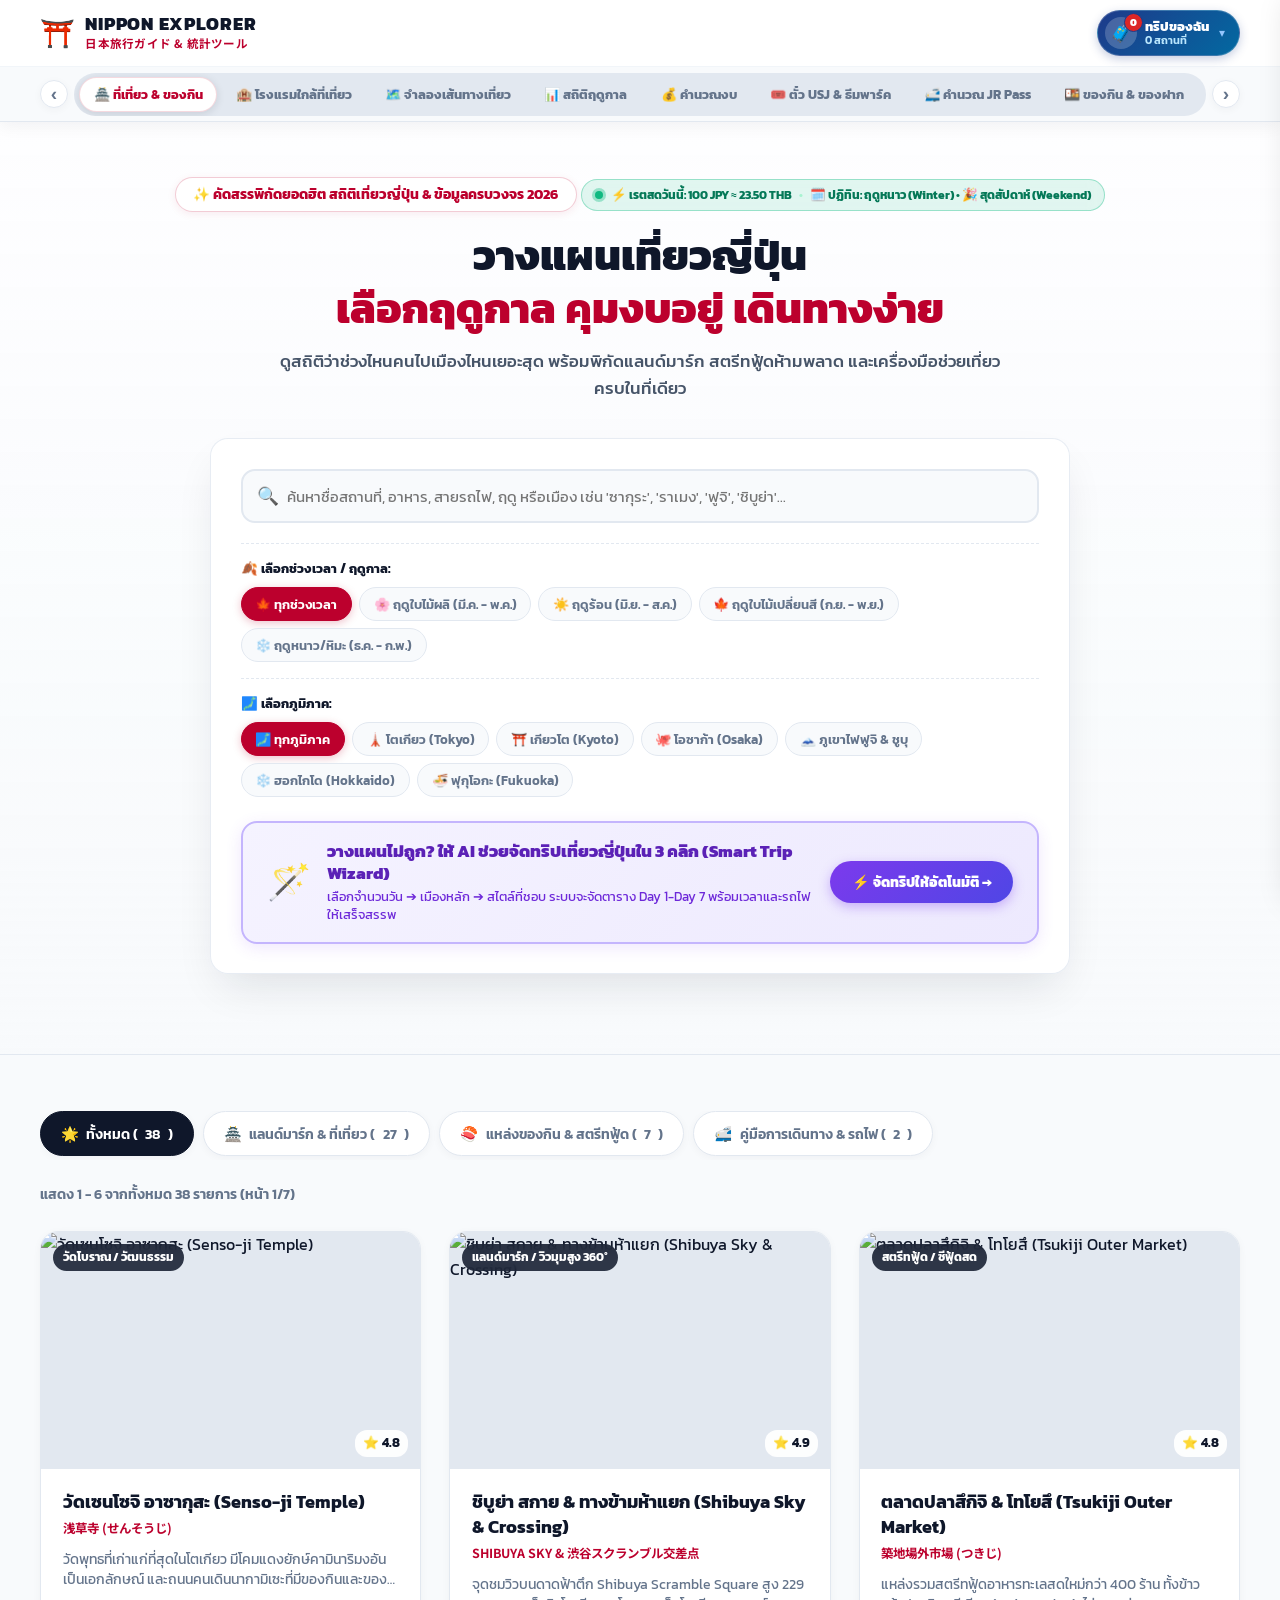
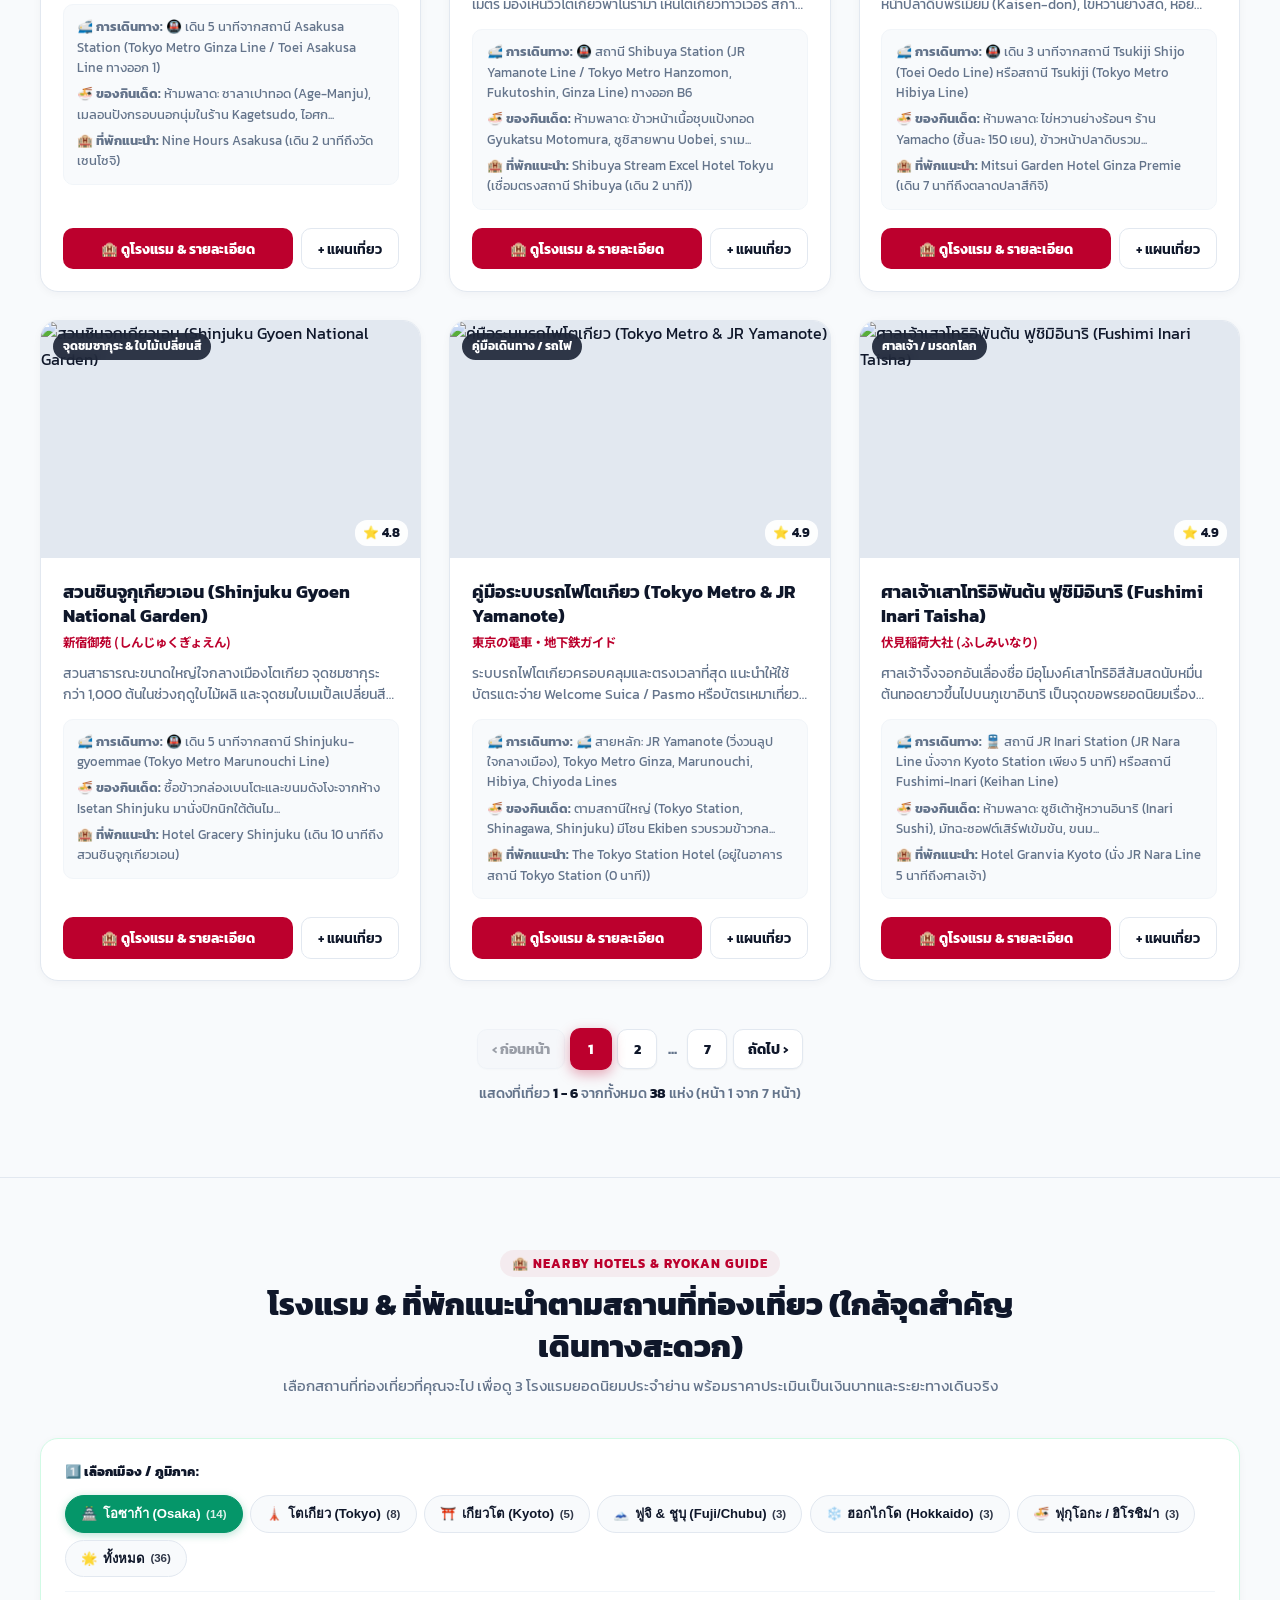
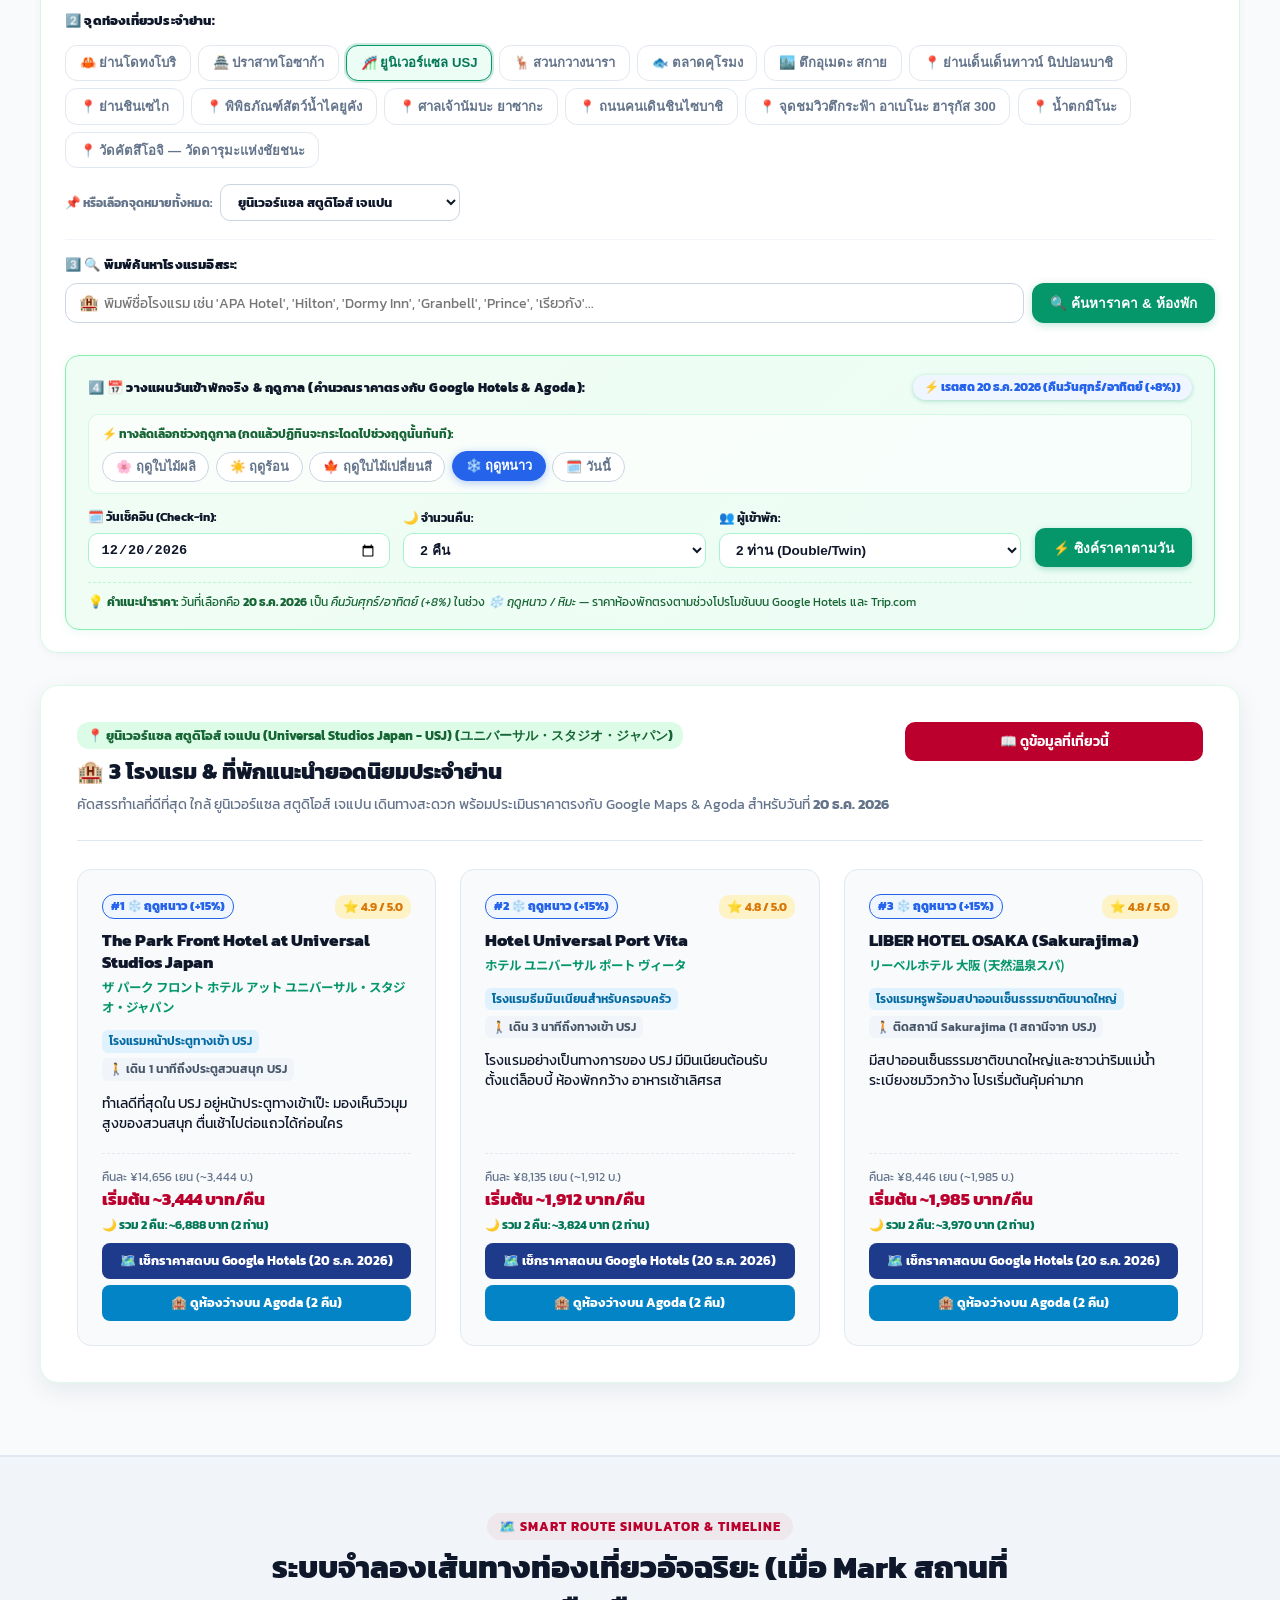
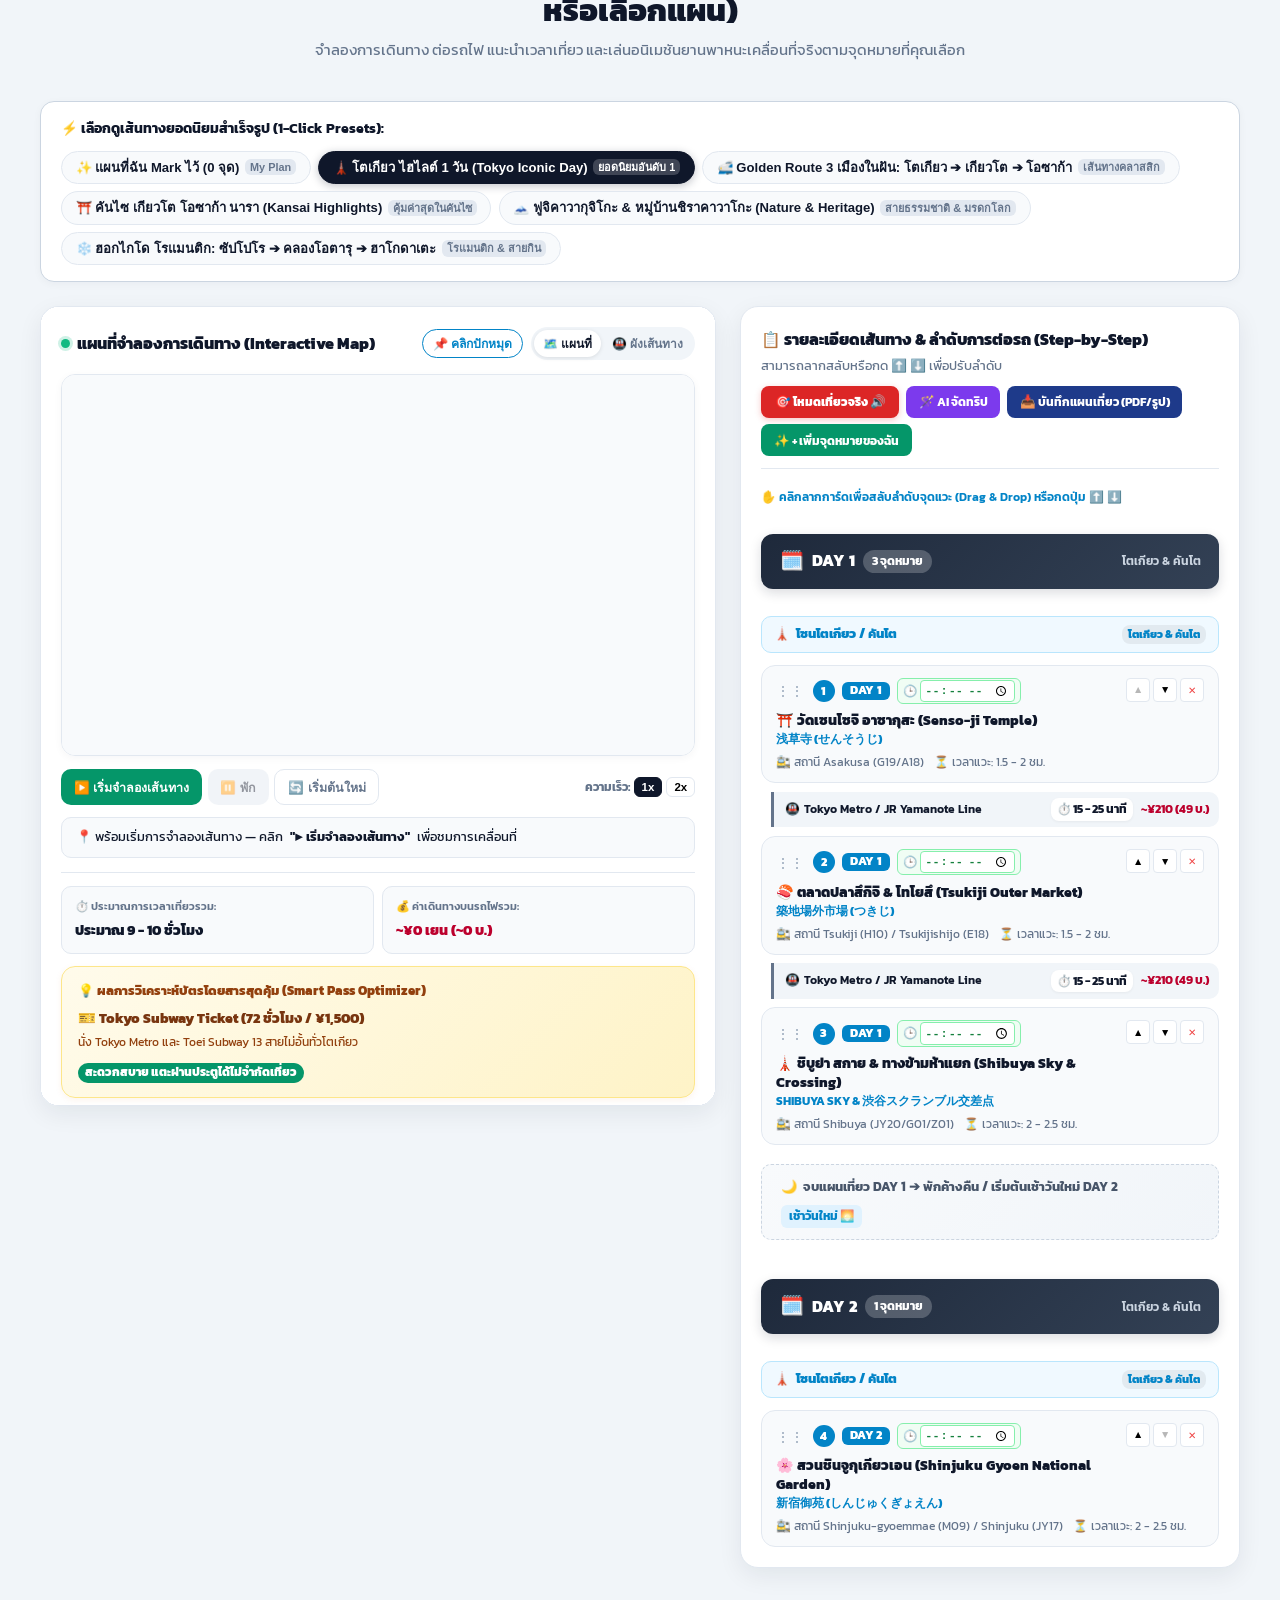
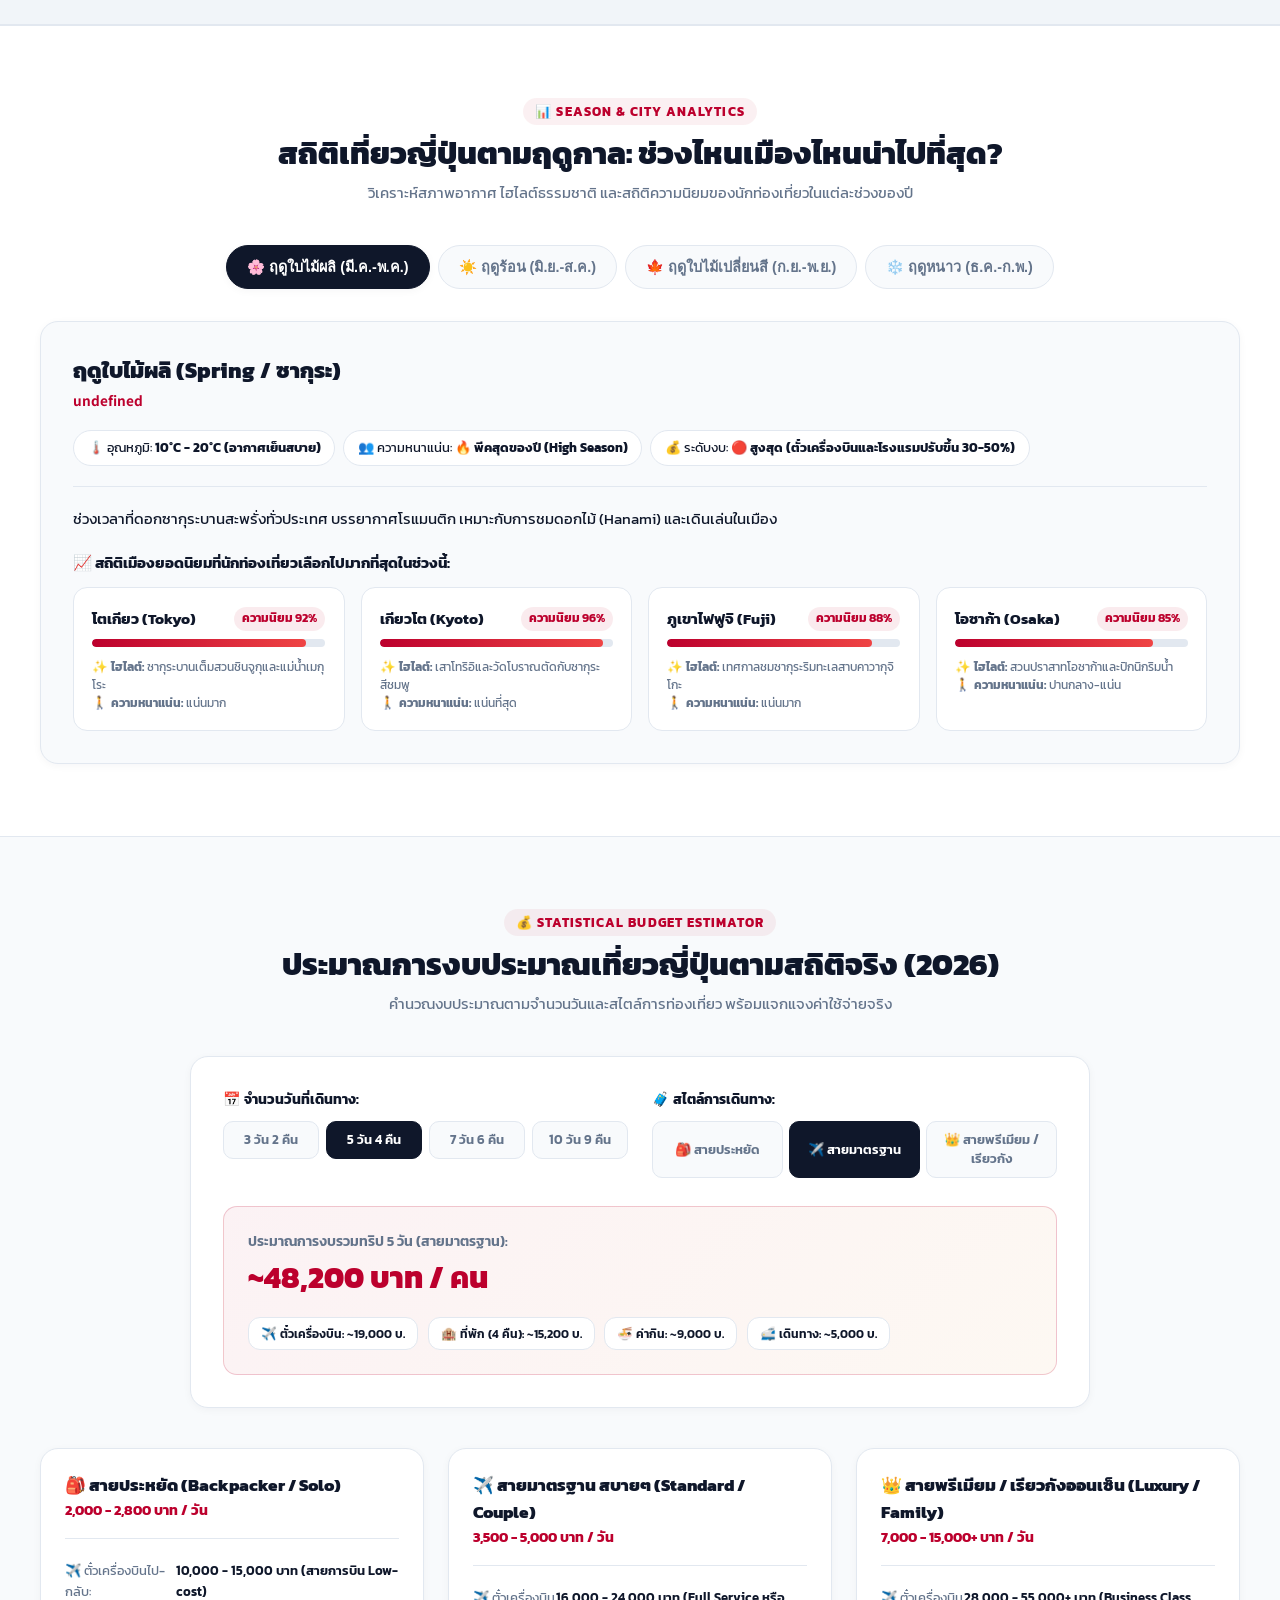
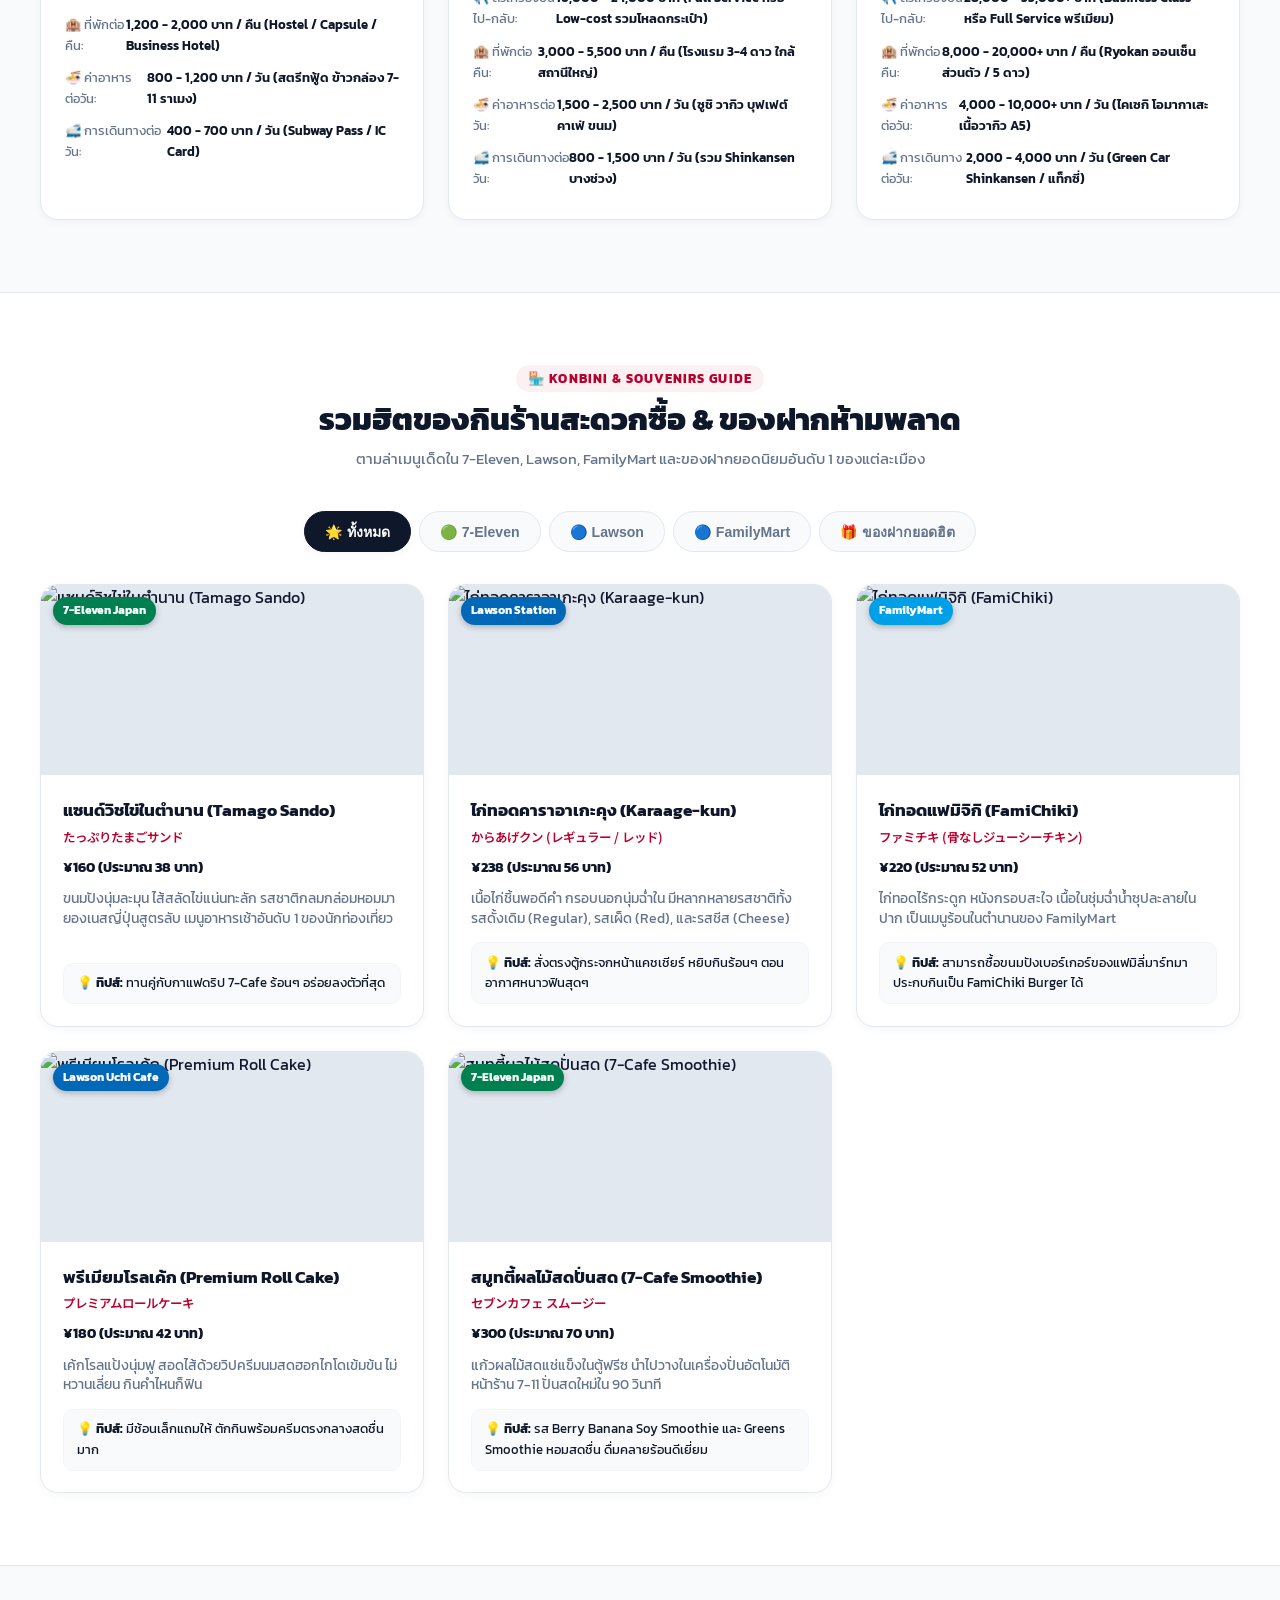
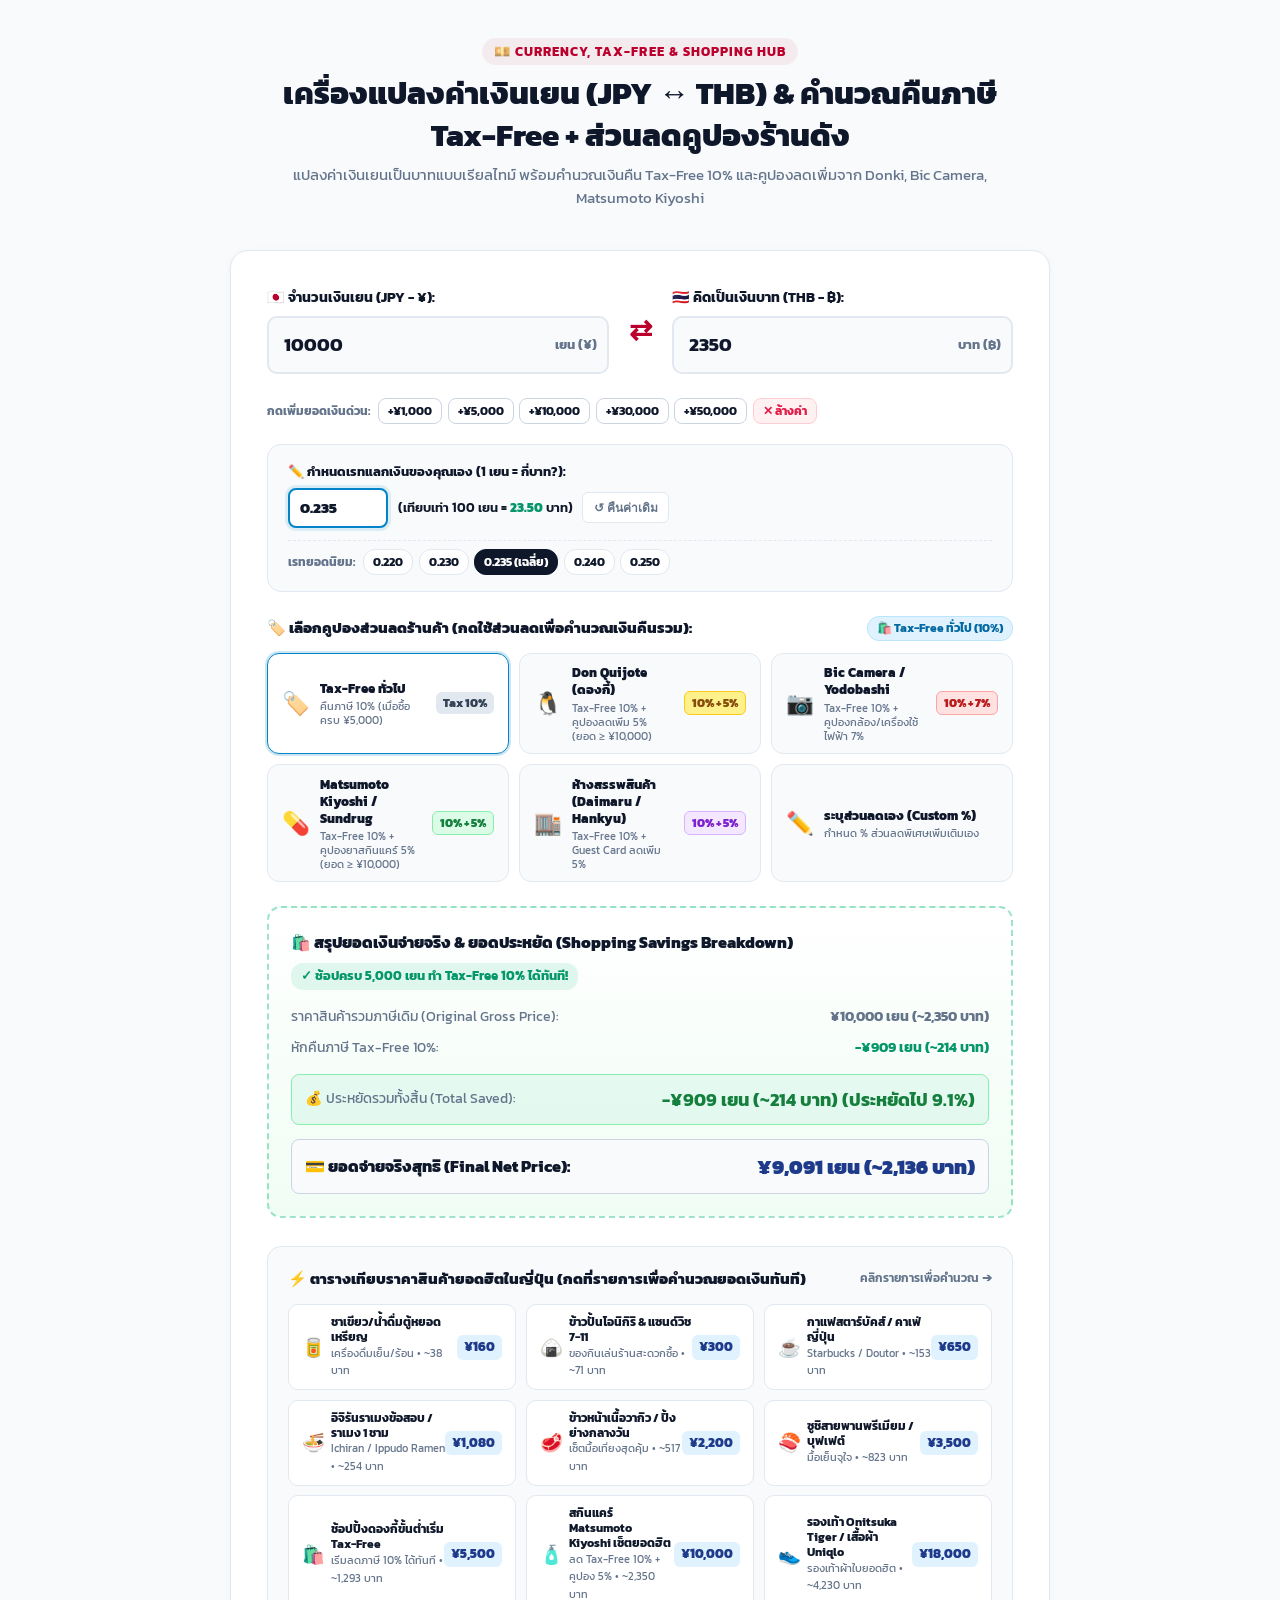
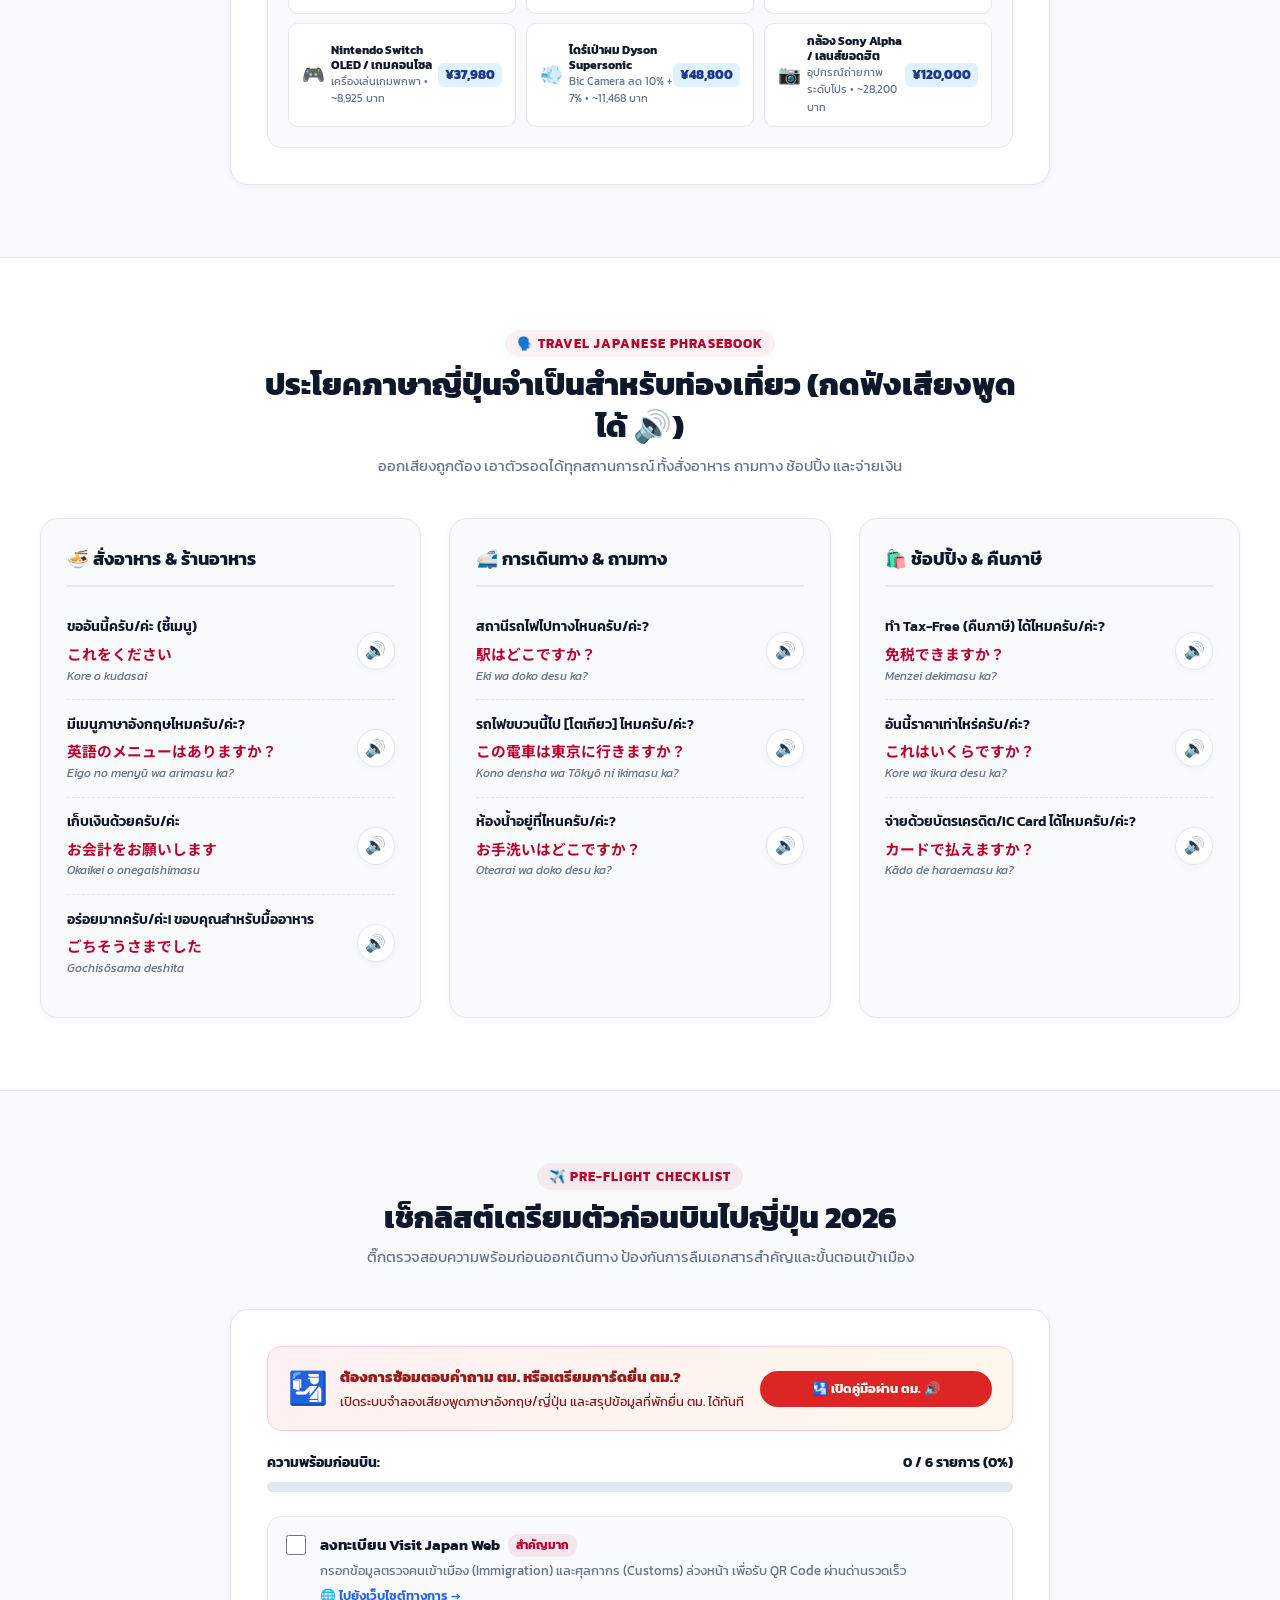
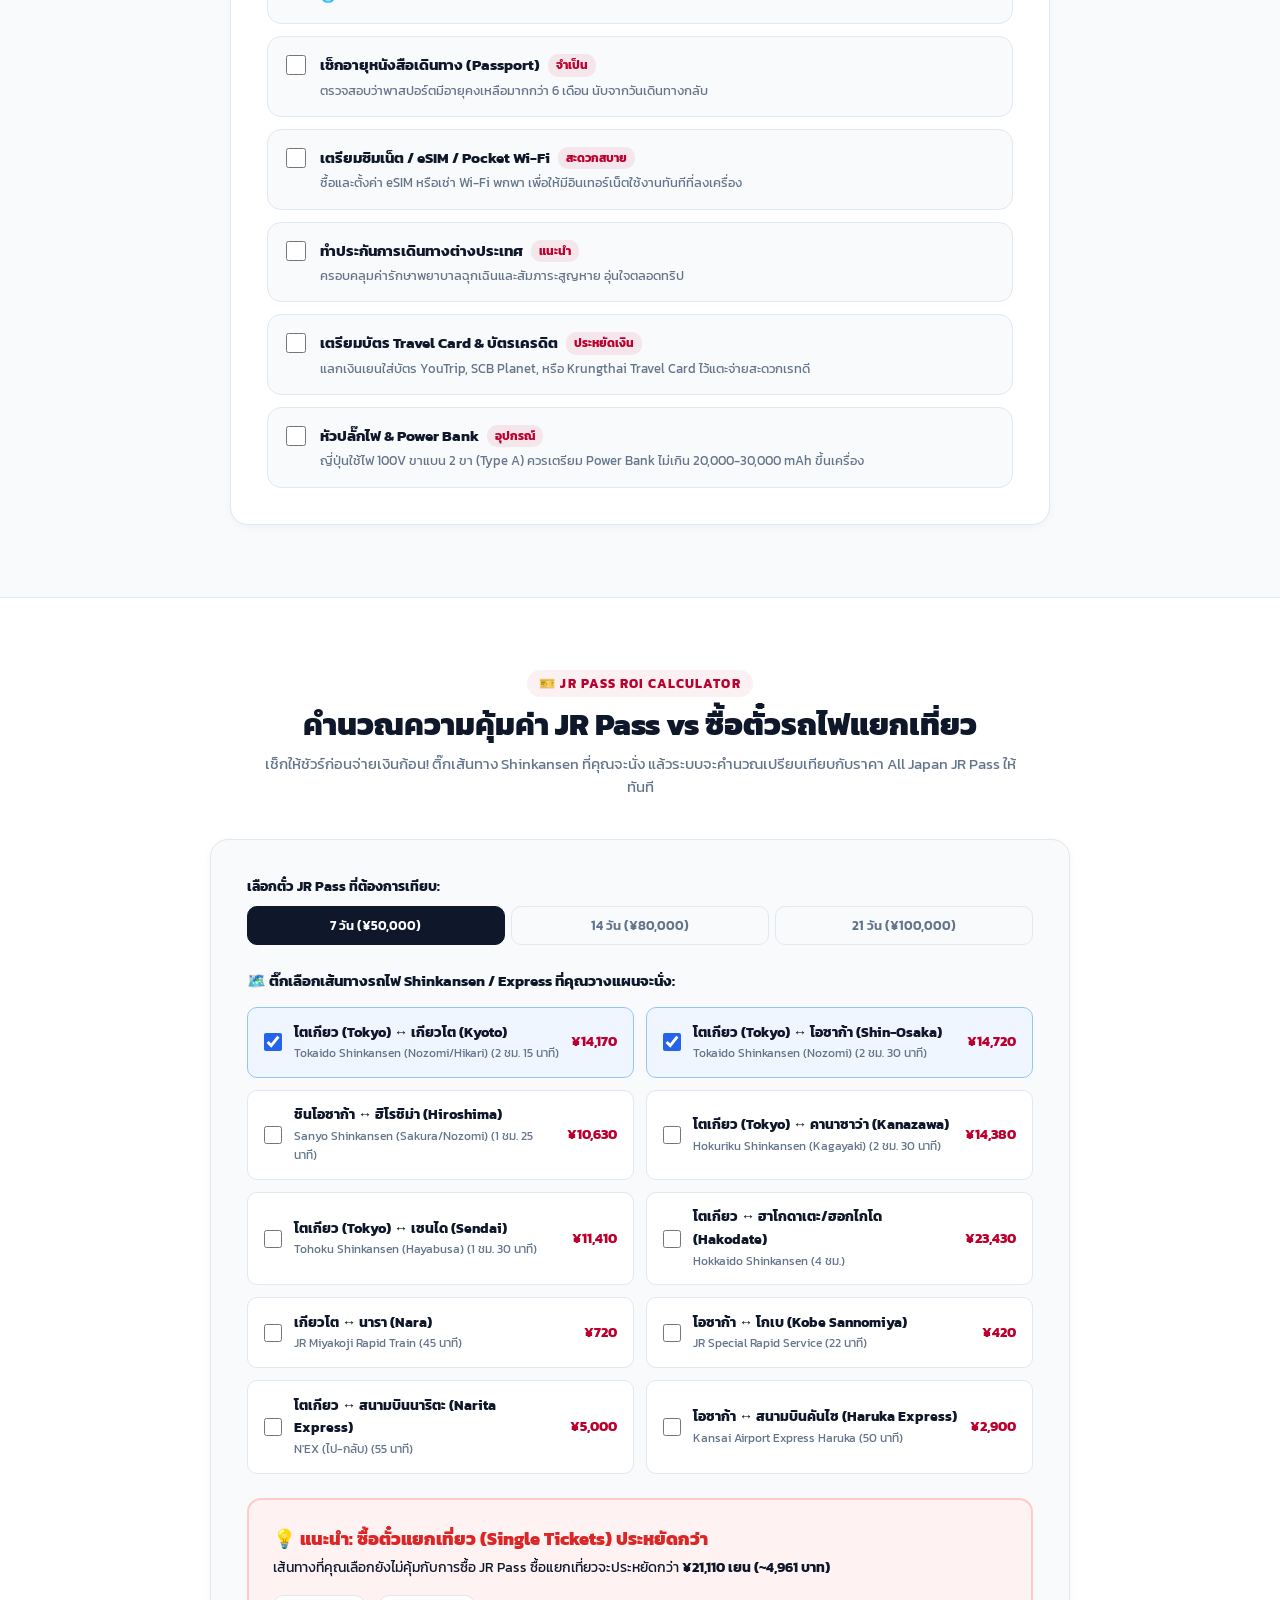
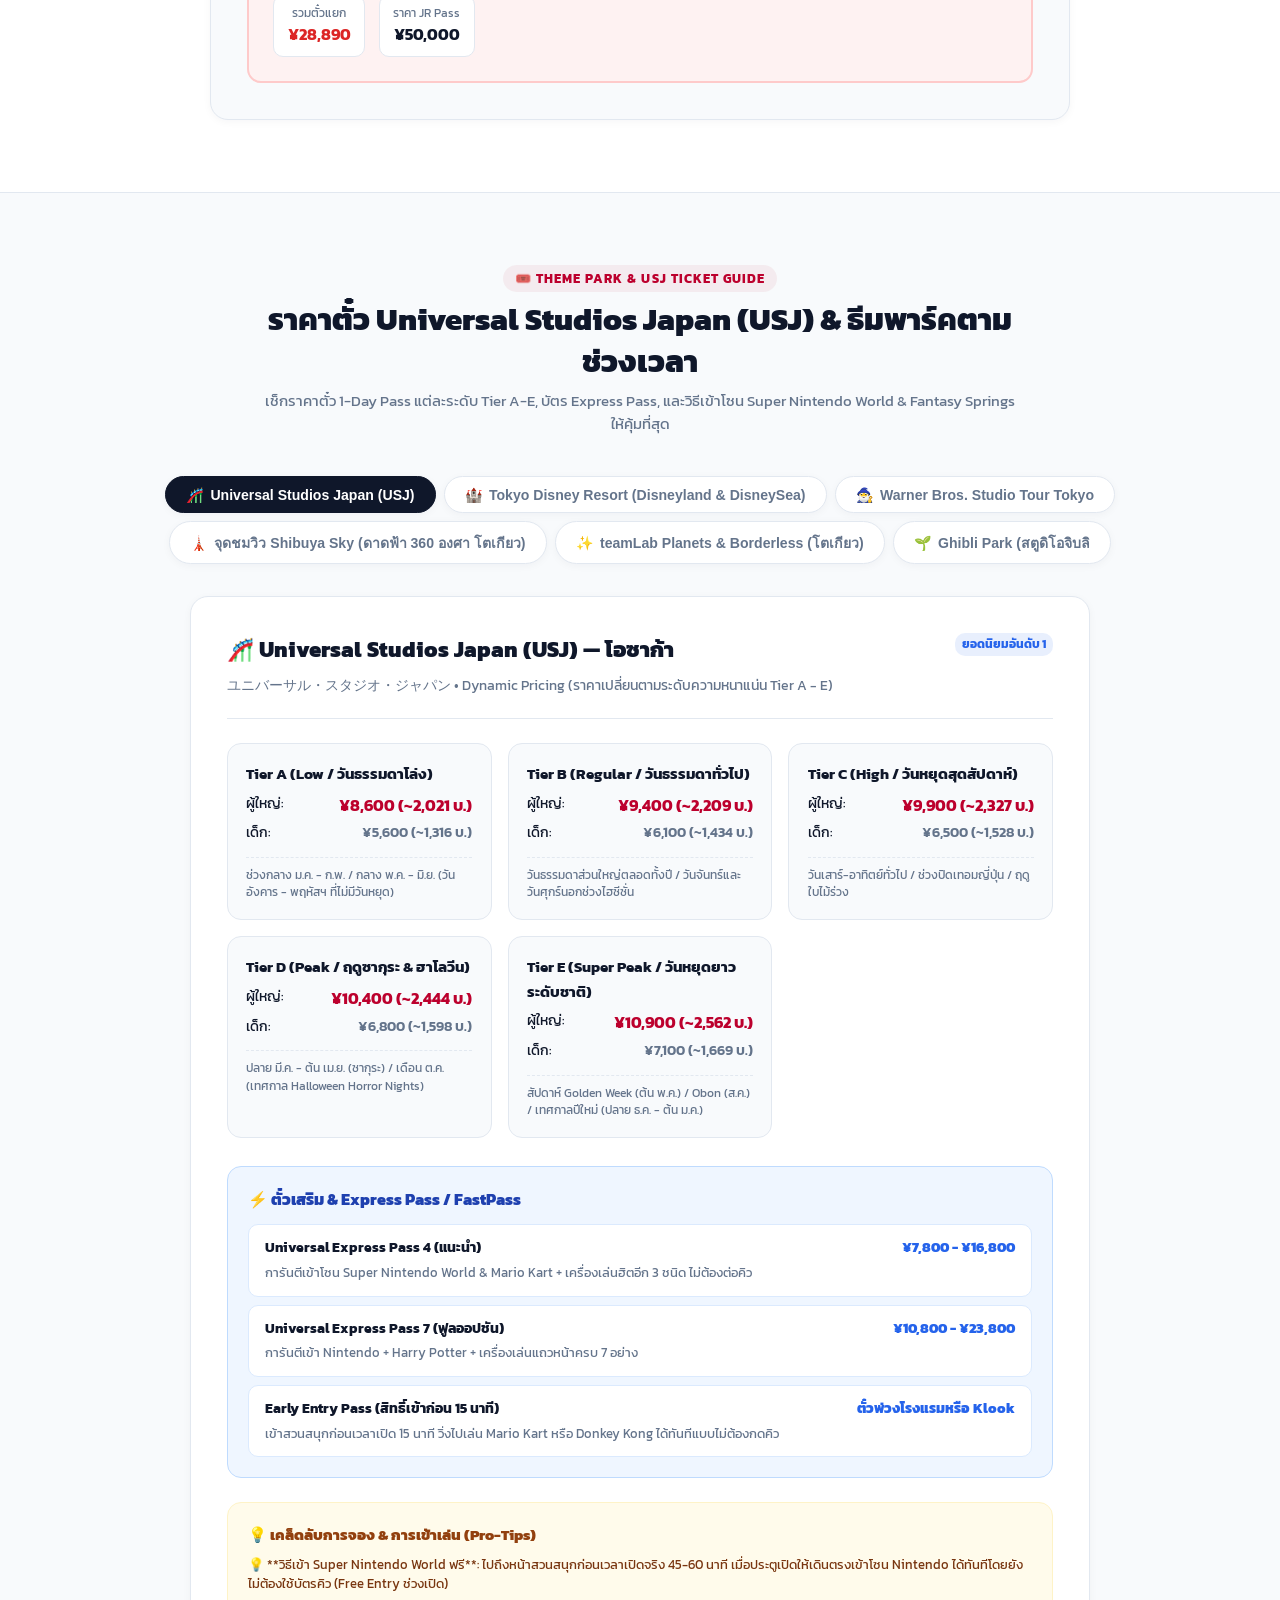
==== index.html @ f0787f99 "Add AI Trip Insights & Strategy Rationale presentation when generating plan" ====
<!DOCTYPE html>
<html lang="th">
<head>
  <meta charset="UTF-8">
  <meta name="viewport" content="width=device-width, initial-scale=1.0">
  <title>Nippon Explorer — คู่มือเที่ยวญี่ปุ่น สถิติฤดูกาล คำนวณงบ & ข้อมูลครบวงจร</title>
  <link rel="preconnect" href="https://fonts.googleapis.com">
  <link rel="preconnect" href="https://fonts.gstatic.com" crossorigin>
  <link href="https://fonts.googleapis.com/css2?family=Kanit:wght@300;400;500;600;700&family=Noto+Sans+JP:wght@400;500;700&display=swap" rel="stylesheet">
  <link rel="stylesheet" href="https://unpkg.com/leaflet@1.9.4/dist/leaflet.css" />
  <link rel="stylesheet" href="style.css?v=2.8">
</head>
<body>
  <!-- Header / Navigation -->
  <header class="header">
    <div class="container header-top-row">
      <a href="#" class="brand-logo">
        <span class="logo-icon">⛩️</span>
        <div class="brand-text">
          <span class="brand-name">NIPPON EXPLORER</span>
          <span class="brand-sub">日本旅行ガイド & 統計ツール</span>
        </div>
      </a>
      <div class="header-right-actions">
        <!-- Unified Profile & Trip Hub Button -->
        <button type="button" class="user-profile-hub-btn" id="open-profile-hub-btn" title="เมนูการเดินทาง & โปรไฟล์ผู้ใช้">
          <div class="profile-avatar-circle">
            <span class="avatar-icon">🧳</span>
            <span class="profile-live-badge" id="profile-hub-badge">0</span>
          </div>
          <div class="profile-btn-info">
            <span class="profile-btn-title">ทริปของฉัน</span>
            <span class="profile-btn-sub" id="profile-btn-sub-text">0 สถานที่</span>
          </div>
          <span class="profile-chevron">▾</span>
        </button>
      </div>
    </div>

    <!-- Dedicated Sub-Navbar Slide Bar Track -->
    <div class="nav-slider-container">
      <div class="container nav-slider-wrap">
        <button class="nav-scroll-arrow left-arrow" id="nav-scroll-left" aria-label="เลื่อนซ้าย">&#8249;</button>
        <nav class="nav-links" id="main-nav-links">
          <div class="nav-sliding-pill" id="nav-sliding-pill"></div>
          <a href="#explore" class="nav-link active">🏯 ที่เที่ยว & ของกิน</a>
          <a href="#hotel-guide" class="nav-link">🏨 โรงแรมใกล้ที่เที่ยว</a>
          <a href="#route-simulator" class="nav-link">🗺️ จำลองเส้นทางเที่ยว</a>
          <a href="#season-stats" class="nav-link">📊 สถิติฤดูกาล</a>
          <a href="#budget-calculator" class="nav-link">💰 คำนวณงบ</a>
          <a href="#theme-park-tickets" class="nav-link">🎟️ ตั๋ว USJ & ธีมพาร์ค</a>
          <a href="#jr-pass-calc" class="nav-link">🚅 คำนวณ JR Pass</a>
          <a href="#konbini-guide" class="nav-link">🍱 ของกิน & ของฝาก</a>
          <a href="#currency-calc" class="nav-link">💴 แปลงเงิน & Tax-Free</a>
          <a href="#weather-guide" class="nav-link">⛅ แต่งตัวตามอากาศ</a>
          <a href="#bloom-forecast" class="nav-link">🌸 พยากรณ์ซากุระ</a>
          <a href="#phrasebook" class="nav-link">🗣️ ประโยคญี่ปุ่น 🔊</a>
          <a href="#emergency-sos" class="nav-link">🚨 การ์ดฉุกเฉิน</a>
          <a href="#checklist" class="nav-link">✈️ เช็กลิสต์ก่อนบิน</a>
          <a href="#transit-tips" class="nav-link">🚅 กฎการเดินทาง</a>
        </nav>
        <button class="nav-scroll-arrow right-arrow" id="nav-scroll-right" aria-label="เลื่อนขวา">&#8250;</button>
      </div>
    </div>
  </header>

  <!-- Hero Section -->
  <section class="hero-section">
    <div class="hero-content">
      <div class="hero-tag">✨ คัดสรรพิกัดยอดฮิต สถิติเที่ยวญี่ปุ่น & ข้อมูลครบวงจร 2026</div>
      <div class="live-status-pill" id="live-status-pill">
        <span class="live-pulse-dot"></span>
        <span id="live-rate-status-text">⚡ เรตสดวันนี้: 100 JPY ≈ 23.50 THB</span>
        <span class="live-divider">•</span>
        <span id="live-season-status-text">🗓️ อัปเดตราคาตามฤดูกาลสด</span>
      </div>
      <h1 class="hero-title">วางแผนเที่ยวญี่ปุ่น<br><span class="highlight">เลือกฤดูกาล คุมงบอยู่ เดินทางง่าย</span></h1>
      <p class="hero-desc">ดูสถิติว่าช่วงไหนคนไปเมืองไหนเยอะสุด พร้อมพิกัดแลนด์มาร์ก สตรีทฟู้ดห้ามพลาด และเครื่องมือช่วยเที่ยวครบในที่เดียว</p>

      <!-- Search & Filter Controls -->
      <div class="search-box-wrapper">
        <div class="search-box">
          <span class="search-icon">🔍</span>
          <input type="text" id="search-input" placeholder="ค้นหาชื่อสถานที่, อาหาร, สายรถไฟ, ฤดู หรือเมือง เช่น 'ซากุระ', 'ราเมง', 'ฟูจิ', 'ชิบูย่า'...">
          <button class="clear-search-btn" id="clear-search-btn" style="display: none;">&times;</button>
        </div>

        <!-- Season Selector Pills -->
        <div class="filter-group-wrap">
          <span class="filter-label">🍂 เลือกช่วงเวลา / ฤดูกาล:</span>
          <div class="pills-row" id="season-pills">
            <button class="pill active" data-season="all">🍁 ทุกช่วงเวลา</button>
            <button class="pill" data-season="spring">🌸 ฤดูใบไม้ผลิ (มี.ค. - พ.ค.)</button>
            <button class="pill" data-season="summer">☀️ ฤดูร้อน (มิ.ย. - ส.ค.)</button>
            <button class="pill" data-season="autumn">🍁 ฤดูใบไม้เปลี่ยนสี (ก.ย. - พ.ย.)</button>
            <button class="pill" data-season="winter">❄️ ฤดูหนาว/หิมะ (ธ.ค. - ก.พ.)</button>
          </div>
        </div>

        <!-- Region Selector Pills -->
        <div class="filter-group-wrap">
          <span class="filter-label">🗾 เลือกภูมิภาค:</span>
          <div class="pills-row" id="region-pills">
            <button class="pill active" data-region="all">🗾 ทุกภูมิภาค</button>
            <button class="pill" data-region="tokyo">🗼 โตเกียว (Tokyo)</button>
            <button class="pill" data-region="kyoto">⛩️ เกียวโต (Kyoto)</button>
            <button class="pill" data-region="osaka">🐙 โอซาก้า (Osaka)</button>
            <button class="pill" data-region="chubu">🗻 ภูเขาไฟฟูจิ & ชูบุ</button>
            <button class="pill" data-region="hokkaido">❄️ ฮอกไกโด (Hokkaido)</button>
            <button class="pill" data-region="fukuoka">🍜 ฟุกุโอกะ (Fukuoka)</button>
          </div>
        </div>

        <!-- Smart Trip Plan Wizard Banner -->
        <div class="smart-wizard-hero-card" id="open-smart-wizard-hero-btn">
          <div class="wizard-hero-left">
            <span class="wizard-wand-icon">🪄</span>
            <div>
              <div class="wizard-hero-title">วางแผนไม่ถูก? ให้ AI ช่วยจัดทริปเที่ยวญี่ปุ่นใน 3 คลิก (Smart Trip Wizard)</div>
              <div class="wizard-hero-desc">เลือกจำนวนวัน ➔ เมืองหลัก ➔ สไตล์ที่ชอบ ระบบจะจัดตาราง Day 1-Day 7 พร้อมเวลาและรถไฟให้เสร็จสรรพ</div>
            </div>
          </div>
          <button type="button" class="btn-wizard-launch">
            ⚡ จัดทริปให้อัตโนมัติ &rarr;
          </button>
        </div>
      </div>
    </div>
  </section>

  <!-- Section 1: Main Attraction & Food Directory -->
  <main class="main-container" id="explore">
    <div class="container">
      <div class="category-tabs-row">
        <button class="tab-btn active" data-category="all">
          <span class="tab-icon">🌟</span> ทั้งหมด (<span id="count-all">0</span>)
        </button>
        <button class="tab-btn" data-category="attraction">
          <span class="tab-icon">🏯</span> แลนด์มาร์ก & ที่เที่ยว (<span id="count-attraction">0</span>)
        </button>
        <button class="tab-btn" data-category="food">
          <span class="tab-icon">🍣</span> แหล่งของกิน & สตรีทฟู้ด (<span id="count-food">0</span>)
        </button>
        <button class="tab-btn" data-category="transport">
          <span class="tab-icon">🚅</span> คู่มือการเดินทาง & รถไฟ (<span id="count-transport">0</span>)
        </button>
      </div>

      <div class="results-header">
        <span class="results-count" id="results-count">กำลังแสดง 0 รายการ</span>
      </div>

      <!-- Cards Grid Container -->
      <div class="cards-grid" id="cards-grid">
        <!-- Injected via JavaScript -->
      </div>

      <!-- Cards Pagination Container (6 cards per page) -->
      <div class="cards-pagination-wrap" id="cards-pagination">
        <!-- Injected via JavaScript -->
      </div>
    </div>
  </main>

  <!-- Section 2: Dedicated Nearby Hotel Guide -->
  <section class="hotel-guide-section" id="hotel-guide">
    <div class="container">
      <div class="section-title-wrap">
        <span class="sub-heading">🏨 NEARBY HOTELS & RYOKAN GUIDE</span>
        <h2>โรงแรม & ที่พักแนะนำตามสถานที่ท่องเที่ยว (ใกล้จุดสำคัญ เดินทางสะดวก)</h2>
        <p>เลือกสถานที่ท่องเที่ยวที่คุณจะไป เพื่อดู 3 โรงแรมยอดนิยมประจำย่าน พร้อมราคาประเมินเป็นเงินบาทและระยะทางเดินจริง</p>
      </div>

      <!-- Modern 2-Tier Clean Selector Panel -->
      <div class="hotel-filter-panel">
        <!-- Tier 1: City / Region Selector Tabs -->
        <div class="hotel-region-bar">
          <span class="hotel-step-label">1️⃣ เลือกเมือง / ภูมิภาค:</span>
          <div class="hotel-region-pills" id="hotel-region-pills">
            <!-- Injected via JavaScript -->
          </div>
        </div>

        <!-- Tier 2: Landmark Chips for Selected City + Direct Dropdown -->
        <div class="hotel-landmark-bar">
          <div class="hotel-landmark-left">
            <span class="hotel-step-label">2️⃣ จุดท่องเที่ยวประจำย่าน:</span>
            <div class="hotel-landmark-pills" id="hotel-landmark-pills">
              <!-- Injected via JavaScript -->
            </div>
          </div>
          <div class="hotel-direct-select-wrap">
            <label for="hotel-direct-select" class="hotel-select-label">📌 หรือเลือกจุดหมายทั้งหมด:</label>
            <select id="hotel-direct-select" class="hotel-direct-select">
              <!-- Injected via JavaScript -->
            </select>
          </div>
        </div>

        <!-- Tier 3: Free-Text Custom Hotel Search Box -->
        <div class="hotel-custom-search-bar">
          <span class="hotel-step-label">3️⃣ 🔍 พิมพ์ค้นหาโรงแรมอิสระ:</span>
          <div class="hotel-search-controls-row">
            <div class="hotel-search-input-wrap">
              <span class="hotel-search-icon">🏨</span>
              <input type="text" id="hotel-custom-search-input" placeholder="พิมพ์ชื่อโรงแรม เช่น 'APA Hotel', 'Hilton', 'Dormy Inn', 'Granbell', 'Prince', 'เรียวกัง'..." autocomplete="off">
              <button type="button" id="hotel-clear-search-btn" class="hotel-clear-btn" style="display: none;">✕</button>
            </div>
            <button type="button" id="hotel-search-submit-btn" class="hotel-search-submit-btn">
              🔍 ค้นหาราคา & ห้องพัก
            </button>
          </div>
        </div>

        <!-- Tier 4: Unified Smart Travel Date & Season Pricing Hub -->
        <div class="hotel-unified-date-hub">
          <div class="date-hub-header-row">
            <span class="hotel-step-label">4️⃣ 📅 วางแผนวันเข้าพักจริง & ฤดูกาล (คำนวณราคาตรงกับ Google Hotels & Agoda):</span>
            <span class="date-live-match-badge" id="date-live-match-badge">⚡ เรตสดวันเดินทาง</span>
          </div>

          <!-- Quick Season Shortcuts -->
          <div class="season-shortcuts-bar">
            <span class="shortcut-lead-text">⚡ ทางลัดเลือกช่วงฤดูกาล (กดแล้วปฏิทินจะกระโดดไปช่วงฤดูนั้นทันที):</span>
            <div class="season-shortcuts-row" id="hotel-season-shortcuts">
              <button type="button" class="season-shortcut-btn" data-target-season="spring" data-target-date="2027-03-01" title="วันแรกของฤดูใบไม้ผลิ (1 มีนาคม)">🌸 ฤดูใบไม้ผลิ</button>
              <button type="button" class="season-shortcut-btn" data-target-season="summer" data-target-date="2027-06-01" title="วันแรกของฤดูร้อน (1 มิถุนายน)">☀️ ฤดูร้อน</button>
              <button type="button" class="season-shortcut-btn" data-target-season="autumn" data-target-date="2026-09-01" title="วันแรกของฤดูใบไม้เปลี่ยนสี (1 กันยายน)">🍁 ฤดูใบไม้เปลี่ยนสี</button>
              <button type="button" class="season-shortcut-btn" data-target-season="winter" data-target-date="2026-12-01" title="วันแรกของฤดูหนาว (1 ธันวาคม)">❄️ ฤดูหนาว</button>
              <button type="button" class="season-shortcut-btn" data-target-season="all" data-target-date="today" title="กลับไปใช้วันที่ปัจจุบัน">🗓️ วันนี้</button>
            </div>
          </div>

          <!-- Exact Date & Stay Duration Controls -->
          <div class="datepicker-controls-row">
            <div class="date-input-group">
              <label for="hotel-checkin-date"><span class="input-icon">🗓️</span> วันเช็คอิน (Check-in):</label>
              <input type="date" id="hotel-checkin-date" class="hotel-date-input">
            </div>
            <div class="nights-input-group">
              <label for="hotel-stay-nights"><span class="input-icon">🌙</span> จำนวนคืน:</label>
              <select id="hotel-stay-nights" class="hotel-nights-select">
                <option value="1">1 คืน</option>
                <option value="2" selected>2 คืน</option>
                <option value="3">3 คืน</option>
                <option value="4">4 คืน</option>
                <option value="5">5 คืน</option>
                <option value="7">7 คืน (1 สัปดาห์)</option>
              </select>
            </div>
            <div class="guests-input-group">
              <label for="hotel-guest-count"><span class="input-icon">👥</span> ผู้เข้าพัก:</label>
              <select id="hotel-guest-count" class="hotel-guests-select">
                <option value="1">1 ท่าน (Single)</option>
                <option value="2" selected>2 ท่าน (Double/Twin)</option>
                <option value="3">3 ท่าน (Triple)</option>
                <option value="4">4 ท่าน (Family)</option>
              </select>
            </div>
            <button type="button" id="hotel-date-sync-btn" class="hotel-date-sync-btn">
              ⚡ ซิงค์ราคาตามวัน
            </button>
          </div>

          <!-- Date Insight Hint -->
          <div class="date-insight-hint" id="date-insight-hint">
            <!-- Injected via JavaScript -->
          </div>
        </div>
      </div>

      <!-- Selected Attraction Hotels Display -->
      <div class="hotel-attraction-display" id="hotel-attraction-display">
        <!-- Injected via JavaScript -->
      </div>
    </div>
  </section>

  <!-- Section 3: Interactive Route Simulator -->
  <section class="route-simulator-section" id="route-simulator">
    <div class="container">
      <div class="section-title-wrap">
        <span class="sub-heading">🗺️ SMART ROUTE SIMULATOR & TIMELINE</span>
        <h2>ระบบจำลองเส้นทางท่องเที่ยวอัจฉริยะ (เมื่อ Mark สถานที่หรือเลือกแผน)</h2>
        <p>จำลองการเดินทาง ต่อรถไฟ แนะนำเวลาเที่ยว และเล่นอนิเมชันยานพาหนะเคลื่อนที่จริงตามจุดหมายที่คุณเลือก</p>
      </div>

      <!-- Quick Preset Selector Pills -->
      <div class="route-preset-bar">
        <div class="preset-bar-label">⚡ เลือกดูเส้นทางยอดนิยมสำเร็จรูป (1-Click Presets):</div>
        <div class="preset-pills-row" id="route-preset-pills">
          <!-- Injected via JavaScript -->
        </div>
      </div>

      <!-- Route Simulator Grid Container -->
      <div class="route-simulator-grid">
        <!-- Left Column: Visual Map & Controls & Summary -->
        <div class="route-map-panel">
          <div class="route-map-header">
            <div class="map-title-wrap">
              <span class="map-live-dot"></span>
              <h4>แผนที่จำลองการเดินทาง (Interactive Map)</h4>
            </div>
            <div style="display: flex; gap: 0.45rem; align-items: center; flex-wrap: wrap;">
              <button class="map-pin-mode-btn" id="map-pin-mode-btn" title="เปิดโหมดคลิกเพื่อปักหมุดโรงแรม/ร้านอาหารลงบนแผนที่โดยตรง">
                📌 คลิกปักหมุด
              </button>
              <div class="map-view-switcher" id="map-view-switcher">
                <button class="map-switch-btn active" data-view="map">🗺️ แผนที่</button>
                <button class="map-switch-btn" data-view="metro">🚇 ผังเส้นทาง</button>
              </div>
            </div>
          </div>

          <!-- Pin Mode Active Hint Banner -->
          <div class="map-pin-hint-banner" id="map-pin-hint-banner" style="display: none;">
            <span>📍 <strong>เปิดโหมดปักหมุดอยู่:</strong> คลิกตำแหน่งใดก็ได้บนแผนที่เพื่อเพิ่มสถานที่</span>
            <button type="button" id="close-pin-mode-btn" class="close-pin-hint-btn">ปิดโหมดปักหมุด ✕</button>
          </div>

          <!-- Real Interactive Leaflet Map Container -->
          <div class="route-leaflet-container" id="route-leaflet-container">
            <div id="route-leaflet-map"></div>
          </div>

          <!-- Metro Schematic Transit Track (Alternative View) -->
          <div class="route-metro-container" id="route-metro-container" style="display: none;">
            <div class="metro-track-line" id="metro-track-line">
              <!-- Injected via JavaScript -->
            </div>
          </div>

          <!-- Simulation Player Controls -->
          <div class="simulation-player-bar">
            <div class="player-buttons-group">
              <button class="sim-btn play" id="sim-play-btn">▶️ เริ่มจำลองเส้นทาง</button>
              <button class="sim-btn pause" id="sim-pause-btn" disabled>⏸️ พัก</button>
              <button class="sim-btn reset" id="sim-reset-btn">🔄 เริ่มต้นใหม่</button>
            </div>
            <div class="player-speed-group">
              <span style="font-size: 0.78rem; font-weight: 700; color: var(--text-muted);">ความเร็ว:</span>
              <button class="speed-btn active" data-speed="1">1x</button>
              <button class="speed-btn" data-speed="2">2x</button>
            </div>
          </div>

          <!-- Live Journey Status Text Banner -->
          <div class="journey-status-banner" id="journey-status-banner">
            📍 พร้อมเริ่มการจำลองเส้นทาง — คลิก <strong>"▶️ เริ่มจำลองเส้นทาง"</strong> เพื่อชมการเคลื่อนที่
          </div>

          <!-- Route Analytics Summary Card -->
          <div class="route-summary-box" id="route-summary-box">
            <!-- Injected via JavaScript -->
          </div>
        </div>

        <!-- Right Column: Step-by-Step Route Timeline -->
        <div class="route-timeline-panel">
          <div class="timeline-panel-header">
            <div style="display: flex; justify-content: space-between; align-items: center; gap: 0.5rem; flex-wrap: wrap;">
              <div>
                <h4>📋 รายละเอียดเส้นทาง & ลำดับการต่อรถ (Step-by-Step)</h4>
                <span style="font-size: 0.8rem; color: var(--text-muted);">สามารถลากสลับหรือกด ⬆️ ⬇️ เพื่อปรับลำดับ</span>
              </div>
              <div style="display: flex; gap: 0.4rem; align-items: center; flex-wrap: wrap;">
                <button class="btn" id="open-ontrip-modal-route-btn" style="background: #dc2626; color: white; padding: 0.4rem 0.85rem; font-size: 0.78rem; font-weight: 800; border-radius: 8px; display: inline-flex; align-items: center; gap: 4px; box-shadow: 0 2px 6px rgba(220, 38, 38, 0.25);" title="เปิดหน้าจอช่วยเที่ยวนำทางจริงในญี่ปุ่น">
                  🎯 โหมดเที่ยวจริง 🔊
                </button>
                <button class="btn" id="open-smart-wizard-route-btn" style="background: #7c3aed; color: white; padding: 0.4rem 0.8rem; font-size: 0.78rem; font-weight: 700; border-radius: 8px; display: inline-flex; align-items: center; gap: 4px;" title="ให้ AI จัดทริปอัตโนมัติ">
                  🪄 AI จัดทริป
                </button>
                <button class="btn" id="open-export-modal-btn-route" style="background: #1e3a8a; color: white; padding: 0.4rem 0.8rem; font-size: 0.78rem; font-weight: 700; border-radius: 8px; display: inline-flex; align-items: center; gap: 4px;">
                  📥 บันทึกแผนเที่ยว (PDF/รูป)
                </button>
                <button class="btn" id="open-custom-place-btn-route" style="background: #059669; color: white; padding: 0.4rem 0.8rem; font-size: 0.78rem; font-weight: 700; border-radius: 8px; display: inline-flex; align-items: center; gap: 4px;">
                  ✨ + เพิ่มจุดหมายของฉัน
                </button>
              </div>
            </div>
          </div>

          <div class="route-timeline-list" id="route-timeline-list">
            <!-- Injected via JavaScript -->
          </div>
        </div>
      </div>
    </div>
  </section>

  <!-- Section 4: Season & City Analytics Section -->
  <section class="season-stats-section" id="season-stats">
    <div class="container">
      <div class="section-title-wrap">
        <span class="sub-heading">📊 SEASON & CITY ANALYTICS</span>
        <h2>สถิติเที่ยวญี่ปุ่นตามฤดูกาล: ช่วงไหนเมืองไหนน่าไปที่สุด?</h2>
        <p>วิเคราะห์สภาพอากาศ ไฮไลต์ธรรมชาติ และสถิติความนิยมของนักท่องเที่ยวในแต่ละช่วงของปี</p>
      </div>

      <!-- Season Tabs for Analytics -->
      <div class="analytics-tabs-row" id="analytics-season-tabs">
        <button class="analytics-tab-btn active" data-analytics-season="spring">🌸 ฤดูใบไม้ผลิ (มี.ค.-พ.ค.)</button>
        <button class="analytics-tab-btn" data-analytics-season="summer">☀️ ฤดูร้อน (มิ.ย.-ส.ค.)</button>
        <button class="analytics-tab-btn" data-analytics-season="autumn">🍁 ฤดูใบไม้เปลี่ยนสี (ก.ย.-พ.ย.)</button>
        <button class="analytics-tab-btn" data-analytics-season="winter">❄️ ฤดูหนาว (ธ.ค.-ก.พ.)</button>
      </div>

      <!-- Dynamic Analytics Content Container -->
      <div id="season-analytics-content">
        <!-- Injected via JavaScript -->
      </div>
    </div>
  </section>

  <!-- Section 3: Statistical Budget Calculator -->
  <section class="budget-section" id="budget-calculator">
    <div class="container">
      <div class="section-title-wrap">
        <span class="sub-heading">💰 STATISTICAL BUDGET ESTIMATOR</span>
        <h2>ประมาณการงบประมาณเที่ยวญี่ปุ่นตามสถิติจริง (2026)</h2>
        <p>คำนวณงบประมาณตามจำนวนวันและสไตล์การท่องเที่ยว พร้อมแจกแจงค่าใช้จ่ายจริง</p>
      </div>

      <div class="budget-calculator-box">
        <div class="calculator-controls">
          <div class="calc-control-group">
            <label>📅 จำนวนวันที่เดินทาง:</label>
            <div class="btn-toggle-group" id="days-selector">
              <button class="toggle-choice day-btn" data-days="3">3 วัน 2 คืน</button>
              <button class="toggle-choice day-btn active" data-days="5">5 วัน 4 คืน</button>
              <button class="toggle-choice day-btn" data-days="7">7 วัน 6 คืน</button>
              <button class="toggle-choice day-btn" data-days="10">10 วัน 9 คืน</button>
            </div>
          </div>

          <div class="calc-control-group">
            <label>🧳 สไตล์การเดินทาง:</label>
            <div class="btn-toggle-group" id="style-selector">
              <button class="toggle-choice style-btn" data-style-index="0">🎒 สายประหยัด</button>
              <button class="toggle-choice style-btn active" data-style-index="1">✈️ สายมาตรฐาน</button>
              <button class="toggle-choice style-btn" data-style-index="2">👑 สายพรีเมียม / เรียวกัง</button>
            </div>
          </div>
        </div>

        <div class="budget-calculated-result" id="budget-calculated-result">
          <!-- Injected via JavaScript -->
        </div>
      </div>

      <!-- 3 Budget Tiers Comparison Grid -->
      <div class="budget-tiers-grid" id="budget-tiers-grid">
        <!-- Injected via JavaScript -->
      </div>
    </div>
  </section>

  <!-- Section 4: Konbini Gourmet & Souvenirs Guide -->
  <section class="konbini-section" id="konbini-guide">
    <div class="container">
      <div class="section-title-wrap">
        <span class="sub-heading">🏪 KONBINI & SOUVENIRS GUIDE</span>
        <h2>รวมฮิตของกินร้านสะดวกซื้อ & ของฝากห้ามพลาด</h2>
        <p>ตามล่าเมนูเด็ดใน 7-Eleven, Lawson, FamilyMart และของฝากยอดนิยมอันดับ 1 ของแต่ละเมือง</p>
      </div>

      <div class="konbini-tabs-row" id="konbini-tabs">
        <button class="konbini-tab-btn active" data-konbini-filter="all">🌟 ทั้งหมด</button>
        <button class="konbini-tab-btn" data-konbini-filter="7-eleven">🟢 7-Eleven</button>
        <button class="konbini-tab-btn" data-konbini-filter="lawson">🔵 Lawson</button>
        <button class="konbini-tab-btn" data-konbini-filter="familymart">🔵 FamilyMart</button>
        <button class="konbini-tab-btn" data-konbini-filter="souvenirs">🎁 ของฝากยอดฮิต</button>
      </div>

      <div class="konbini-grid" id="konbini-grid">
        <!-- Injected via JavaScript -->
      </div>
    </div>
  </section>

  <!-- Section 5: Real-time Currency, Tax-Free & Store Discount Hub -->
  <section class="currency-section" id="currency-calc">
    <div class="container">
      <div class="section-title-wrap">
        <span class="sub-heading">💴 CURRENCY, TAX-FREE & SHOPPING HUB</span>
        <h2>เครื่องแปลงค่าเงินเยน (JPY ↔ THB) & คำนวณคืนภาษี Tax-Free + ส่วนลดคูปองร้านดัง</h2>
        <p>แปลงค่าเงินเยนเป็นบาทแบบเรียลไทม์ พร้อมคำนวณเงินคืน Tax-Free 10% และคูปองลดเพิ่มจาก Donki, Bic Camera, Matsumoto Kiyoshi</p>
      </div>

      <div class="currency-calculator-card">
        <!-- 1. Two-Way Currency Converter Inputs -->
        <div class="currency-grid-row">
          <div class="currency-input-block">
            <label>🇯🇵 จำนวนเงินเยน (JPY - ¥):</label>
            <div class="currency-input-wrap">
              <input type="number" id="input-jpy" value="10000" min="0" step="100">
              <span class="unit-tag">เยน (¥)</span>
            </div>
          </div>
          <div class="currency-exchange-icon">⇄</div>
          <div class="currency-input-block">
            <label>🇹🇭 คิดเป็นเงินบาท (THB - ฿):</label>
            <div class="currency-input-wrap">
              <input type="number" id="input-thb" value="2350" min="0" step="10">
              <span class="unit-tag">บาท (฿)</span>
            </div>
          </div>
        </div>

        <!-- Quick Amount Stepper Chips -->
        <div class="currency-stepper-row">
          <span style="font-size: 0.78rem; font-weight: 700; color: var(--text-muted);">กดเพิ่มยอดเงินด่วน:</span>
          <div class="currency-steppers-list">
            <button type="button" class="amount-stepper-btn" data-add="1000">+¥1,000</button>
            <button type="button" class="amount-stepper-btn" data-add="5000">+¥5,000</button>
            <button type="button" class="amount-stepper-btn" data-add="10000">+¥10,000</button>
            <button type="button" class="amount-stepper-btn" data-add="30000">+¥30,000</button>
            <button type="button" class="amount-stepper-btn" data-add="50000">+¥50,000</button>
            <button type="button" class="amount-stepper-btn clear-btn" id="clear-jpy-amount-btn">✕ ล้างค่า</button>
          </div>
        </div>

        <!-- 2. Rate Adjuster & Presets -->
        <div class="rate-adjust-bar">
          <div class="rate-custom-input-box">
            <label for="custom-rate-input">
              <span>✏️ กำหนดเรทแลกเงินของคุณเอง (1 เยน = กี่บาท?):</span>
            </label>
            <div class="rate-input-inline-wrap">
              <input type="number" id="custom-rate-input" class="custom-rate-num-input" value="0.235" step="0.001" min="0.05" max="2.0" placeholder="0.235">
              <span class="rate-calc-note">(เทียบเท่า 100 เยน = <strong id="current-rate-display">23.50</strong> บาท)</span>
              <button type="button" id="reset-rate-default-btn" class="rate-reset-btn" title="รีเซ็ตเป็นเรทมาตรฐาน (0.235)">↺ คืนค่าเดิม</button>
            </div>
          </div>
          <div class="rate-presets-wrap">
            <span style="font-size: 0.78rem; color: var(--text-muted); font-weight: 700;">เรทยอดนิยม:</span>
            <div class="rate-presets">
              <button class="rate-chip" data-rate="0.220">0.220</button>
              <button class="rate-chip" data-rate="0.230">0.230</button>
              <button class="rate-chip active" data-rate="0.235">0.235 (เฉลี่ย)</button>
              <button class="rate-chip" data-rate="0.240">0.240</button>
              <button class="rate-chip" data-rate="0.250">0.250</button>
            </div>
          </div>
        </div>

        <!-- 3. Store Discount Coupon Selector -->
        <div class="store-coupon-section">
          <div class="store-coupon-title-row">
            <h4>🏷️ เลือกคูปองส่วนลดร้านค้า (กดใช้ส่วนลดเพื่อคำนวณเงินคืนรวม):</h4>
            <span class="store-selected-badge" id="store-selected-badge">🛍️ Tax-Free ทั่วไป (10%)</span>
          </div>
          <div class="store-coupon-grid" id="store-coupon-grid">
            <button type="button" class="store-coupon-card active" data-store="tax_only" data-discount="0">
              <div class="store-card-icon">🏷️</div>
              <div class="store-card-info">
                <div class="store-card-name">Tax-Free ทั่วไป</div>
                <div class="store-card-desc">คืนภาษี 10% (เมื่อซื้อครบ ¥5,000)</div>
              </div>
              <span class="store-discount-tag">Tax 10%</span>
            </button>

            <button type="button" class="store-coupon-card" data-store="donki" data-discount="5">
              <div class="store-card-icon">🐧</div>
              <div class="store-card-info">
                <div class="store-card-name">Don Quijote (ดองกี้)</div>
                <div class="store-card-desc">Tax-Free 10% + คูปองลดเพิ่ม 5% (ยอด ≥ ¥10,000)</div>
              </div>
              <span class="store-discount-tag highlight-donki">10% + 5%</span>
            </button>

            <button type="button" class="store-coupon-card" data-store="bic_camera" data-discount="7">
              <div class="store-card-icon">📷</div>
              <div class="store-card-info">
                <div class="store-card-name">Bic Camera / Yodobashi</div>
                <div class="store-card-desc">Tax-Free 10% + คูปองกล้อง/เครื่องใช้ไฟฟ้า 7%</div>
              </div>
              <span class="store-discount-tag highlight-bic">10% + 7%</span>
            </button>

            <button type="button" class="store-coupon-card" data-store="matsukiyo" data-discount="5">
              <div class="store-card-icon">💊</div>
              <div class="store-card-info">
                <div class="store-card-name">Matsumoto Kiyoshi / Sundrug</div>
                <div class="store-card-desc">Tax-Free 10% + คูปองยาสกินแคร์ 5% (ยอด ≥ ¥10,000)</div>
              </div>
              <span class="store-discount-tag highlight-drug">10% + 5%</span>
            </button>

            <button type="button" class="store-coupon-card" data-store="department" data-discount="5">
              <div class="store-card-icon">🏬</div>
              <div class="store-card-info">
                <div class="store-card-name">ห้างสรรพสินค้า (Daimaru / Hankyu)</div>
                <div class="store-card-desc">Tax-Free 10% + Guest Card ลดเพิ่ม 5%</div>
              </div>
              <span class="store-discount-tag highlight-dept">10% + 5%</span>
            </button>

            <button type="button" class="store-coupon-card" data-store="custom" data-discount="0" id="custom-coupon-card-btn">
              <div class="store-card-icon">✏️</div>
              <div class="store-card-info">
                <div class="store-card-name">ระบุส่วนลดเอง (Custom %)</div>
                <div class="store-card-desc">กำหนด % ส่วนลดพิเศษเพิ่มเติมเอง</div>
              </div>
              <div class="custom-discount-inline" id="custom-discount-inline" style="display: none;">
                <input type="number" id="custom-discount-percent-input" value="5" min="1" max="50" step="1" style="width: 45px; padding: 2px 4px; font-size: 0.75rem; border-radius: 4px; border: 1px solid #cbd5e1; font-weight: 700;">
                <span style="font-size: 0.75rem; font-weight: 700;">%</span>
              </div>
            </button>
          </div>
        </div>

        <!-- 4. Real-time Calculation Breakdown Box -->
        <div class="tax-free-box">
          <div class="tax-free-header">
            <h4>🛍️ สรุปยอดเงินจ่ายจริง & ยอดประหยัด (Shopping Savings Breakdown)</h4>
            <span class="tax-qualify-badge" id="tax-qualify-badge">✓ ช้อปครบ 5,000 เยน ทำ Tax-Free ได้!</span>
          </div>
          <div class="tax-free-results">
            <div class="tax-result-item">
              <span>ราคาสินค้ารวมภาษีเดิม (Original Gross Price):</span>
              <strong id="tax-gross-price">¥10,000 เยน (~2,350 บาท)</strong>
            </div>
            <div class="tax-result-item">
              <span>หักคืนภาษี Tax-Free 10%:</span>
              <strong id="tax-refund-amount" style="color: #059669;">-¥909 เยน (~213 บาท)</strong>
            </div>
            <div class="tax-result-item" id="coupon-discount-row" style="display: none;">
              <span id="coupon-discount-label">หักคูปองส่วนลดร้านค้า (0%):</span>
              <strong id="coupon-discount-amount" style="color: #0284c7;">-¥0 เยน (~0 บาท)</strong>
            </div>
            <div class="tax-result-item highlight-green" style="background: rgba(16, 185, 129, 0.08); padding: 0.6rem 0.85rem; border-radius: 8px; border: 1px solid #86efac; margin: 0.35rem 0;">
              <span>💰 ประหยัดรวมทั้งสิ้น (Total Saved):</span>
              <strong id="tax-saved-price" style="font-size: 1.15rem; color: #15803d;">-¥909 เยน (~213 บาท) (ลดไป 9.1%)</strong>
            </div>
            <div class="tax-result-item" style="background: #f8fafc; padding: 0.65rem 0.85rem; border-radius: 8px; border: 1.5px solid #cbd5e1;">
              <span style="font-weight: 800; color: #0f172a; font-size: 1rem;">💳 ยอดจ่ายจริงสุทธิ (Final Net Price):</span>
              <strong id="tax-net-price" style="font-size: 1.25rem; color: #1e3a8a; font-weight: 900;">¥9,091 เยน (~2,136 บาท)</strong>
            </div>
          </div>
        </div>

        <!-- 5. Quick Price Reference & 1-Click Comparison Table -->
        <div class="quick-price-table-wrap">
          <div class="quick-price-header">
            <h4>⚡ ตารางเทียบราคาสินค้ายอดฮิตในญี่ปุ่น (กดที่รายการเพื่อคำนวณยอดเงินทันที)</h4>
            <span style="font-size: 0.76rem; color: var(--text-muted); font-weight: 600;">คลิกรายการเพื่อคำนวณ ➔</span>
          </div>
          <div class="quick-price-grid" id="quick-price-grid">
            <!-- Injected via JavaScript -->
          </div>
        </div>
      </div>
    </div>
  </section>

  <!-- Section 6: Travel Japanese Audio Phrasebook -->
  <section class="phrasebook-section" id="phrasebook">
    <div class="container">
      <div class="section-title-wrap">
        <span class="sub-heading">🗣️ TRAVEL JAPANESE PHRASEBOOK</span>
        <h2>ประโยคภาษาญี่ปุ่นจำเป็นสำหรับท่องเที่ยว (กดฟังเสียงพูดได้ 🔊)</h2>
        <p>ออกเสียงถูกต้อง เอาตัวรอดได้ทุกสถานการณ์ ทั้งสั่งอาหาร ถามทาง ช้อปปิ้ง และจ่ายเงิน</p>
      </div>

      <div class="phrasebook-categories-grid" id="phrasebook-grid">
        <!-- Injected via JavaScript -->
      </div>
    </div>
  </section>

  <!-- Section 7: Pre-Flight Checklist -->
  <section class="checklist-section" id="checklist">
    <div class="container">
      <div class="section-title-wrap">
        <span class="sub-heading">✈️ PRE-FLIGHT CHECKLIST</span>
        <h2>เช็กลิสต์เตรียมตัวก่อนบินไปญี่ปุ่น 2026</h2>
        <p>ติ๊กตรวจสอบความพร้อมก่อนออกเดินทาง ป้องกันการลืมเอกสารสำคัญและขั้นตอนเข้าเมือง</p>
      </div>

      <div class="checklist-card">
        <!-- Direct Immigration Hub Entry Banner -->
        <div style="background: linear-gradient(135deg, #fff1f2 0%, #fff7ed 100%); border: 1.5px solid #fecdd3; border-radius: var(--radius-lg); padding: 1rem 1.25rem; margin-bottom: 1.25rem; display: flex; justify-content: space-between; align-items: center; gap: 1rem; flex-wrap: wrap;">
          <div style="display: flex; align-items: center; gap: 0.75rem;">
            <span style="font-size: 2rem;">🛂</span>
            <div>
              <h4 style="font-size: 0.95rem; font-weight: 800; color: #991b1b; margin-bottom: 2px;">ต้องการซ้อมตอบคำถาม ตม. หรือเตรียมการ์ดยื่น ตม.?</h4>
              <p style="font-size: 0.8rem; color: #7f1d1d; margin: 0;">เปิดระบบจำลองเสียงพูดภาษาอังกฤษ/ญี่ปุ่น และสรุปข้อมูลที่พักยื่น ตม. ได้ทันที</p>
            </div>
          </div>
          <button type="button" class="btn primary" id="open-immigration-from-checklist-btn" style="background: #dc2626; color: white; padding: 0.55rem 1.15rem; font-weight: 700; border-radius: 20px; font-size: 0.82rem; white-space: nowrap;">
            🛂 เปิดคู่มือผ่าน ตม. 🔊
          </button>
        </div>

        <div class="checklist-progress-wrap">
          <div class="checklist-progress-info">
            <span>ความพร้อมก่อนบิน:</span>
            <strong id="checklist-progress-text">0 / 6 รายการ (0%)</strong>
          </div>
          <div class="checklist-progress-bg">
            <div class="checklist-progress-fill" id="checklist-progress-bar" style="width: 0%;"></div>
          </div>
        </div>

        <div class="checklist-items-list" id="checklist-items-list">
          <!-- Injected via JavaScript -->
        </div>
      </div>
    </div>
  </section>

  <!-- Section 8: JR Pass vs Single Ticket Calculator -->
  <section class="jrpass-section" id="jr-pass-calc">
    <div class="container">
      <div class="section-title-wrap">
        <span class="sub-heading">🎫 JR PASS ROI CALCULATOR</span>
        <h2>คำนวณความคุ้มค่า JR Pass vs ซื้อตั๋วรถไฟแยกเที่ยว</h2>
        <p>เช็กให้ชัวร์ก่อนจ่ายเงินก้อน! ติ๊กเส้นทาง Shinkansen ที่คุณจะนั่ง แล้วระบบจะคำนวณเปรียบเทียบกับราคา All Japan JR Pass ให้ทันที</p>
      </div>

      <div class="jrpass-calculator-card">
        <div class="jrpass-controls-row">
          <div class="jrpass-pass-choice">
            <label>เลือกตั๋ว JR Pass ที่ต้องการเทียบ:</label>
            <div class="btn-toggle-group" id="jrpass-type-group">
              <button class="toggle-choice active" data-pass-type="7_days">7 วัน (¥50,000)</button>
              <button class="toggle-choice" data-pass-type="14_days">14 วัน (¥80,000)</button>
              <button class="toggle-choice" data-pass-type="21_days">21 วัน (¥100,000)</button>
            </div>
          </div>
        </div>

        <div class="jrpass-routes-container">
          <h4>🗺️ ติ๊กเลือกเส้นทางรถไฟ Shinkansen / Express ที่คุณวางแผนจะนั่ง:</h4>
          <div class="jrpass-routes-grid" id="jrpass-routes-grid">
            <!-- Injected via JavaScript -->
          </div>
        </div>

        <div class="jrpass-result-verdict" id="jrpass-result-verdict">
          <!-- Injected via JavaScript -->
        </div>
      </div>
    </div>
  </section>

  <!-- Section 9: Theme Park & USJ Ticket Pricing Guide -->
  <section class="themepark-section" id="theme-park-tickets">
    <div class="container">
      <div class="section-title-wrap">
        <span class="sub-heading">🎟️ THEME PARK & USJ TICKET GUIDE</span>
        <h2>ราคาตั๋ว Universal Studios Japan (USJ) & ธีมพาร์คตามช่วงเวลา</h2>
        <p>เช็กราคาตั๋ว 1-Day Pass แต่ละระดับ Tier A-E, บัตร Express Pass, และวิธีเข้าโซน Super Nintendo World & Fantasy Springs ให้คุ้มที่สุด</p>
      </div>

      <div class="park-selector-tabs" id="park-selector-tabs">
        <!-- Injected via JavaScript -->
      </div>

      <div class="park-ticket-display-card" id="park-ticket-display">
        <!-- Injected via JavaScript -->
      </div>
    </div>
  </section>

  <!-- Section 10: Weather & Clothing (OOTD) Guide -->
  <section class="weather-section" id="weather-guide">
    <div class="container">
      <div class="section-title-wrap">
        <span class="sub-heading">⛅ WEATHER & CLOTHING GUIDE</span>
        <h2>สภาพอากาศ & คู่มือแต่งตัวเที่ยวญี่ปุ่น (OOTD)</h2>
        <p>เที่ยวญี่ปุ่นเดือนไหน อุณหภูมิเท่าไหร่ แต่งตัวยังไงให้อุ่นสบายและถ่ายรูปสวย</p>
      </div>

      <div class="weather-temp-tabs" id="weather-temp-tabs">
        <!-- Injected via JavaScript -->
      </div>

      <div class="weather-display-card" id="weather-display-card">
        <!-- Injected via JavaScript -->
      </div>
    </div>
  </section>

  <!-- Section 10: Sakura & Autumn Bloom Forecast -->
  <section class="bloom-section" id="bloom-forecast">
    <div class="container">
      <div class="section-title-wrap">
        <span class="sub-heading">🌸 BLOOM & FOLIAGE TIMELINE</span>
        <h2>ไทม์ไลน์พยากรณ์ ซากุระบาน & ใบไม้เปลี่ยนสี</h2>
        <p>ช่วงเวลาที่ดีที่สุดในการชมดอกซากุระบานสะพรั่ง (Full Bloom) และใบไม้แดงพีคสุดทั่วประเทศ</p>
      </div>

      <div class="bloom-tabs-row" id="bloom-tabs">
        <button class="bloom-tab-btn active" data-bloom="sakura">🌸 พยากรณ์ดอกซากุระบาน (Sakura Bloom)</button>
        <button class="bloom-tab-btn" data-bloom="autumn">🍁 พยากรณ์ใบไม้เปลี่ยนสี (Autumn Foliage)</button>
      </div>

      <div class="bloom-timeline-grid" id="bloom-timeline-grid">
        <!-- Injected via JavaScript -->
      </div>
    </div>
  </section>

  <!-- Section 11: Emergency SOS & Show-to-Local Cards -->
  <section class="sos-section" id="emergency-sos">
    <div class="container">
      <div class="section-title-wrap">
        <span class="sub-heading">🚨 EMERGENCY SOS CARDS</span>
        <h2>การ์ดฉุกเฉินภาษาญี่ปุ่น (กดเปิดยื่นให้คนญี่ปุ่นดูได้ทันที)</h2>
        <p>อุ่นใจเมื่อเกิดเหตุฉุกเฉิน ทั้งแพ้อาหาร, ไม่สบาย, ของหาย หรือต้องการความช่วยเหลือด่วน พร้อมปุ่มกดฟังเสียงอ่าน</p>
      </div>

      <div class="sos-cards-grid" id="sos-cards-grid">
        <!-- Injected via JavaScript -->
      </div>
    </div>
  </section>

  <!-- Section 12: Transit Essential Guide Section -->
  <section class="transit-guide-section" id="transit-tips">
    <div class="container">
      <div class="section-title-wrap">
        <span class="sub-heading">🚅 JAPAN TRANSIT TIPS</span>
        <h2>4 กฎทองการเดินทางในญี่ปุ่น ที่มือใหม่ต้องรู้</h2>
        <p>เดินทางสะดวก ตรงเวลา ไม่หลงทาง ด้วยระบบขนส่งสาธารณะที่ดีที่สุดในโลก</p>
      </div>

      <div class="transit-tips-grid" id="transit-tips-grid">
        <!-- Injected via JavaScript -->
      </div>
    </div>
  </section>

  <!-- Detail Modal -->
  <div class="modal-backdrop" id="detail-modal">
    <div class="modal-container">
      <button class="modal-close-btn" id="modal-close-btn">&times;</button>
      <div class="modal-body" id="modal-body-content">
        <!-- Injected via JavaScript -->
      </div>
    </div>
  </div>

  <!-- Itinerary Drawer / Modal -->
  <div class="itinerary-drawer" id="itinerary-drawer">
    <div class="drawer-header">
      <div class="drawer-title">
        <h3>📋 แผนการเดินทางของฉัน</h3>
        <span id="drawer-item-count">0 รายการ</span>
      </div>
      <button class="drawer-close-btn" id="drawer-close-btn">&times;</button>
    </div>

    <!-- Quick Add Custom Place in Drawer -->
    <div style="padding: 0.75rem 1.25rem; background: #f8fafc; border-bottom: 1px solid var(--border-color); display: flex; justify-content: space-between; align-items: center;">
      <span style="font-size: 0.8rem; color: var(--text-muted);">อยากแวะโรงแรม/ร้านอาหาร?</span>
      <button class="btn" id="open-custom-place-btn-drawer" style="background: #059669; color: white; padding: 0.35rem 0.75rem; font-size: 0.76rem; font-weight: 700; border-radius: 6px; display: inline-flex; align-items: center; gap: 4px;">
        ✨ + เพิ่มสถานที่เอง
      </button>
    </div>

    <div class="drawer-body">
      <div class="itinerary-list" id="itinerary-items-list">
        <div class="empty-itinerary">
          <span>🗾</span>
          <p>ยังไม่มีสถานที่ในแผนเที่ยว</p>
          <small>คลิกปุ่ม <strong>"+ เพิ่มในแผนเที่ยว"</strong> ที่การ์ดสถานที่เพื่อจัดทริปของคุณ</small>
        </div>
      </div>
    </div>

    <div class="drawer-footer">
      <div class="budget-summary">
        <span>ประมาณการงบค่ากิน+เดินทาง:</span>
        <strong id="estimated-budget-total">¥0 เยน</strong>
      </div>
      <div class="drawer-actions" style="flex-direction: column; gap: 0.5rem;">
        <button class="btn primary" id="drawer-export-pocket-btn" style="background: linear-gradient(135deg, #059669 0%, #047857 100%); color: white; width: 100%; padding: 0.75rem; font-weight: 800; border-radius: 8px; box-shadow: 0 3px 10px rgba(5, 150, 105, 0.3); display: inline-flex; align-items: center; justify-content: center; gap: 6px;">
          📥 บันทึกแผนเที่ยว (PDF / รูปภาพ / แชร์)
        </button>
        <button class="btn" id="drawer-simulate-btn" style="background: #0284c7; color: white; width: 100%; padding: 0.65rem; font-weight: 700; border-radius: 8px; display: inline-flex; align-items: center; justify-content: center; gap: 6px;">
          🗺️ เปิดระบบจำลองเส้นทาง (Simulate Route)
        </button>
        <button class="btn" id="drawer-immigration-btn" style="background: #dc2626; color: white; width: 100%; padding: 0.65rem; font-weight: 700; border-radius: 8px; display: inline-flex; align-items: center; justify-content: center; gap: 6px;">
          🛂 การ์ดสรุปยื่น ตม. (Immigration Fast Pass) 🔊
        </button>
        <div style="display: flex; gap: 0.5rem; width: 100%;">
          <button class="btn clear-btn" id="clear-itinerary-btn" style="flex: 1;">🗑️ ล้างแผน</button>
        </div>
      </div>
    </div>
  </div>

  <!-- Smart Custom Place Modal Hub -->
  <div class="modal-backdrop" id="custom-place-modal" style="display: none;">
    <div class="modal-container custom-place-modal-box" style="max-width: 780px;">
      <button class="modal-close-btn" id="custom-modal-close-btn">&times;</button>
      
      <div class="custom-modal-header">
        <div class="custom-modal-badge">⚡ Quick Place & Route Hub</div>
        <h3>เพิ่มสถานที่ / โรงแรม / ร้านอาหารของฉัน</h3>
        <p>เลือกเพิ่มจากจุดยอดนิยมใน 1 คลิก, ค้นหาพิกัด/วางลิงก์ Google Maps, หรือระบุรายละเอียดเอง</p>
      </div>

      <!-- 3-Tab Navigator -->
      <div class="custom-modal-nav-tabs" id="custom-modal-nav-tabs">
        <button type="button" class="custom-nav-tab active" data-tab="hotspots">⚡ จุดยอดนิยม (1-Click Add)</button>
        <button type="button" class="custom-nav-tab" data-tab="search">🔍 ค้นหา / วางลิงก์ Google Maps</button>
        <button type="button" class="custom-nav-tab" data-tab="form">✍️ กรอกพิกัดเอง</button>
      </div>

      <div class="custom-modal-body">
        <!-- TAB 1: 1-Click Hotspots Catalog -->
        <div class="custom-tab-content active" id="tab-content-hotspots">
          <div class="hotspot-filter-pills" id="hotspot-filter-pills">
            <button type="button" class="hotspot-filter-btn active" data-hotspot-filter="all">🌟 ทั้งหมด</button>
            <button type="button" class="hotspot-filter-btn" data-hotspot-filter="hotel">🏨 โรงแรมดัง</button>
            <button type="button" class="hotspot-filter-btn" data-hotspot-filter="food">🍜 ร้านอาหาร/คาเฟ่</button>
            <button type="button" class="hotspot-filter-btn" data-hotspot-filter="shopping">🛍️ แหล่งช้อปปิ้ง</button>
            <button type="button" class="hotspot-filter-btn" data-hotspot-filter="attraction">🎢 สวนสนุก/แลนด์มาร์ก</button>
          </div>
          <div class="hotspots-grid" id="hotspots-grid">
            <!-- Injected via JavaScript -->
          </div>
        </div>

        <!-- TAB 2: Smart Search & Google Maps Link Parser -->
        <div class="custom-tab-content" id="tab-content-search" style="display: none;">
          <div class="custom-form-group">
            <label class="custom-form-label">
              <span>🔍 ค้นหาชื่อสถานที่ในญี่ปุ่น หรือวางลิงก์ Google Maps / พิกัด:</span>
              <span class="custom-label-tip">รองรับทั้งชื่อ, ลิงก์ maps.app.goo.gl, หรือ Lat,Lng</span>
            </label>
            <div class="custom-search-input-wrap">
              <input type="text" id="custom-search-input" class="custom-text-input" placeholder="เช่น Ichiran Shibuya, Hotel Gracery, Tokyo Disney, หรือวางลิงก์ Google Maps..." autocomplete="off">
              <button type="button" id="custom-search-trigger-btn" class="custom-search-btn">ค้นหา</button>
            </div>
            <!-- Auto-Search Results Dropdown -->
            <div class="custom-search-results" id="custom-search-results" style="display: none;"></div>
          </div>
          <div style="background: #f0fdf4; border: 1px dashed #86efac; border-radius: 10px; padding: 0.85rem 1rem; margin-top: 1rem; font-size: 0.82rem; color: #166534; line-height: 1.5;">
            💡 <strong>คำแนะนำ:</strong> คุณสามารถเปิดแอป Google Maps ในมือถือ ➔ กดปุ่ม Share ➔ Copy Link แล้วนำมาวางในช่องนี้ได้ทันที ระบบจะดึงพิกัดและเมืองให้อัตโนมัติใน 1 วินาที!
          </div>
        </div>

        <!-- TAB 3: Manual Custom Form -->
        <div class="custom-tab-content" id="tab-content-form" style="display: none;">
          <!-- Category Selector -->
          <div class="custom-form-group">
            <label class="custom-form-label">ประเภทสถานที่ (Category):</label>
            <div class="custom-category-pills" id="custom-category-pills">
              <button type="button" class="category-pill active" data-category="hotel" data-icon="🏨">🏨 โรงแรมที่พัก</button>
              <button type="button" class="category-pill" data-category="food" data-icon="🍜">🍜 ร้านอาหาร / คาเฟ่</button>
              <button type="button" class="category-pill" data-category="shopping" data-icon="🛍️">🛍️ แหล่งช้อปปิ้ง</button>
              <button type="button" class="category-pill" data-category="attraction" data-icon="🎡">🎡 จุดท่องเที่ยว / สวนสนุก</button>
              <button type="button" class="category-pill" data-category="spot" data-icon="📍">📍 จุดแวะทั่วไป</button>
            </div>
          </div>

          <!-- Name & Japanese Name -->
          <div class="custom-form-grid-2">
            <div class="custom-form-group">
              <label class="custom-form-label">ชื่อสถานที่ (ไทย หรือ อังกฤษ) *</label>
              <input type="text" id="custom-place-name" class="custom-text-input" placeholder="เช่น APA Hotel Shinjuku Kabukicho" required>
            </div>
            <div class="custom-form-group">
              <label class="custom-form-label">ชื่อภาษาญี่ปุ่น (Optional)</label>
              <input type="text" id="custom-place-japanese" class="custom-text-input" placeholder="เช่น アパホテル 新宿 歌舞伎町">
            </div>
          </div>

          <!-- Region & Nearest Station -->
          <div class="custom-form-grid-2">
            <div class="custom-form-group">
              <label class="custom-form-label">เมือง / ภูมิภาค *</label>
              <select id="custom-place-region" class="custom-select-input">
                <option value="tokyo">🔵 โตเกียว (Tokyo & Kanto)</option>
                <option value="kyoto">🟢 เกียวโต (Kyoto)</option>
                <option value="osaka">🟠 โอซาก้า & นารา (Osaka & Kansai)</option>
                <option value="chubu">🟡 ชูบุ & ฟูจิ (Chubu, Fuji, Shirakawago)</option>
                <option value="hokkaido">🟣 ฮอกไกโด (Hokkaido)</option>
                <option value="fukuoka">🏮 ฟุกุโอกะ (Fukuoka & Kyushu)</option>
                <option value="hiroshima">🔴 ฮิโรชิมา (Hiroshima & Chugoku)</option>
              </select>
            </div>
            <div class="custom-form-group">
              <label class="custom-form-label">สถานีรถไฟใกล้เคียง</label>
              <input type="text" id="custom-place-station" class="custom-text-input" placeholder="เช่น สถานี Shinjuku ทางออก East">
            </div>
          </div>

          <!-- Day & Time Selection -->
          <div class="custom-form-grid-2">
            <div class="custom-form-group">
              <label class="custom-form-label">🗓️ กำหนดวันเดินทาง (Day)</label>
              <select id="custom-place-day" class="custom-select-input">
                <option value="1">🗓️ DAY 1</option>
                <option value="2">🗓️ DAY 2</option>
                <option value="3">🗓️ DAY 3</option>
                <option value="4">🗓️ DAY 4</option>
                <option value="5">🗓️ DAY 5</option>
                <option value="6">🗓️ DAY 6</option>
                <option value="7">🗓️ DAY 7</option>
              </select>
            </div>
            <div class="custom-form-group">
              <label class="custom-form-label">🕒 เวลาที่ต้องการไปถึง / เริ่มเที่ยว</label>
              <input type="time" id="custom-place-time" class="custom-text-input" value="10:00">
            </div>
          </div>

          <!-- Stay Duration & Coordinates -->
          <div class="custom-form-grid-2">
            <div class="custom-form-group">
              <label class="custom-form-label">เวลาที่แนะนำ / แวะพัก</label>
              <input type="text" id="custom-place-stay" class="custom-text-input" placeholder="เช่น 1 - 2 ชม. หรือ เช็คอินพักค้างคืน" value="1 - 2 ชม.">
            </div>
            <div class="custom-form-group">
              <label class="custom-form-label">พิกัดแผนที่ (Lat, Lng)</label>
              <div style="display: flex; gap: 0.35rem;">
                <input type="number" step="any" id="custom-place-lat" class="custom-text-input" placeholder="Latitude" value="35.6895" style="font-size: 0.8rem;">
                <input type="number" step="any" id="custom-place-lng" class="custom-text-input" placeholder="Longitude" value="139.6917" style="font-size: 0.8rem;">
              </div>
            </div>
          </div>

          <div style="margin-top: 1rem; text-align: right;">
            <button type="button" class="btn primary" id="custom-modal-submit-btn" style="background: #059669; color: white; font-weight: 700; padding: 0.65rem 1.35rem;">
              ✨ + บันทึกและเพิ่มเข้าแผนเที่ยว
            </button>
          </div>
        </div>

        <!-- Notice / Status -->
        <div id="custom-modal-msg" class="custom-modal-msg" style="display: none;"></div>
      </div>

      <div class="custom-modal-footer">
        <button type="button" class="btn" id="custom-modal-cancel-btn" style="background: #f1f5f9; color: var(--text-main);">ปิดหน้าต่าง</button>
      </div>
    </div>
  </div>

  <!-- Japan Immigration & Customs Fast Pass Hub Modal -->
  <div class="modal-backdrop" id="immigration-modal" style="display: none;">
    <div class="modal-container immigration-modal-box">
      <button class="modal-close-btn" id="immigration-modal-close-btn">&times;</button>
      
      <div class="immigration-modal-header">
        <div class="immigration-header-badge">🛂 JAPAN IMMIGRATION & CUSTOMS KIT</div>
        <h3>คู่มือเตรียมพร้อมผ่าน ตม. & ศุลกากรญี่ปุ่น (2026)</h3>
        <p>ซ้อมตอบคำถามจริงพร้อมเสียงพูด 🔊, สรุปการ์ดยื่น ตม. ภาษาอังกฤษ/ญี่ปุ่น, เช็กลิสต์ และกฎศุลกากรครบจบในที่เดียว</p>
      </div>

      <!-- 4-Tab Navigation -->
      <div class="immigration-modal-tabs" id="immigration-modal-tabs">
        <button type="button" class="imm-nav-tab active" data-tab="fastpass">📱 การ์ดยื่น ตม. (Fast Pass)</button>
        <button type="button" class="imm-nav-tab" data-tab="qa">🗣️ ซ้อมตอบคำถาม (7 ข้อฮิต 🔊)</button>
        <button type="button" class="imm-nav-tab" data-tab="checklist">📋 เช็กลิสต์ก่อนลงเครื่อง</button>
        <button type="button" class="imm-nav-tab" data-tab="customs">🚫 ของต้องห้าม & ศุลกากร</button>
      </div>

      <div class="immigration-modal-body">
        <!-- TAB 1: Fast Pass Card -->
        <div class="imm-tab-content active" id="imm-tab-fastpass">
          <div class="fastpass-intro-banner">
            <span>💡 <strong>วิธีใช้:</strong> หากพูดภาษาอังกฤษไม่คล่อง สามารถกดปุ่ม <strong>"📱 โหมดโชว์เต็มจอ"</strong> แล้วยื่นหน้าจอนี้ให้เจ้าหน้าที่ ตม. ญี่ปุ่นดูได้เลยครับ</span>
          </div>

          <!-- The Official Immigration Fast Pass Card -->
          <div class="fastpass-card" id="fastpass-card">
            <div class="fastpass-card-header">
              <div class="fastpass-emblem">🇯🇵</div>
              <div class="fastpass-title-group">
                <h4>JAPAN ENTRY INFORMATION CARD</h4>
                <div class="fastpass-jp-sub">外国人入国記録・滞在情報サマリー</div>
              </div>
              <span class="fastpass-type-tag">TOURIST / 観光</span>
            </div>

            <div class="fastpass-card-grid">
              <!-- Purpose & Duration -->
              <div class="fastpass-field-group">
                <span class="fastpass-label">🎯 PURPOSE OF VISIT (วัตถุประสงค์):</span>
                <div class="fastpass-value-highlight">Sightseeing / Tourism (観光)</div>
              </div>

              <div class="fastpass-field-group">
                <span class="fastpass-label">🗓️ LENGTH OF STAY (ระยะเวลาพำนัก):</span>
                <div class="fastpass-duration-wrap">
                  <input type="text" id="imm-input-duration" class="fastpass-input" value="5 Days / 4 Nights" placeholder="เช่น 5 Days / 4 Nights">
                </div>
              </div>

              <!-- First Hotel Accommodation -->
              <div class="fastpass-field-group full-width">
                <span class="fastpass-label">🏨 1ST ACCOMMODATION IN JAPAN (ที่พักคืนแรก):</span>
                <div class="fastpass-hotel-box" id="fastpass-hotel-box">
                  <div class="fastpass-hotel-name" id="imm-hotel-name">Hotel Gracery Shinjuku (ホテルグレイスリー新宿)</div>
                  <div class="fastpass-hotel-sub" id="imm-hotel-sub">📍 1-19-1 Kabukicho, Shinjuku-ku, Tokyo (Tel: +81-3-6833-1111)</div>
                </div>
                <div style="margin-top: 4px; display: flex; gap: 0.5rem; align-items: center;">
                  <button type="button" class="fastpass-small-btn" id="imm-edit-hotel-btn">✏️ แก้ไขชื่อโรงแรม/ที่อยู่</button>
                  <span style="font-size: 0.72rem; color: var(--text-muted);">(ดึงข้อมูลอัตโนมัติจากแผนเที่ยว)</span>
                </div>
                <div id="imm-hotel-edit-wrap" style="display: none; margin-top: 6px;">
                  <input type="text" id="imm-custom-hotel-input" class="fastpass-input" placeholder="พิมพ์ชื่อโรงแรมและที่อยู่ เช่น APA Hotel Shinjuku, Tokyo...">
                </div>
              </div>

              <!-- Return Flight Info -->
              <div class="fastpass-field-group">
                <span class="fastpass-label">✈️ RETURN FLIGHT NO. (เที่ยวบินขากลับ):</span>
                <input type="text" id="imm-input-flight" class="fastpass-input" value="TG643 (BKK)" placeholder="เช่น TG643, JL707, XJ601">
              </div>

              <div class="fastpass-field-group">
                <span class="fastpass-label">📅 RETURN DATE (วันเดินทางกลับ):</span>
                <input type="text" id="imm-input-return-date" class="fastpass-input" value="วันที่ 5 ของทริป" placeholder="เช่น 24 Oct 2026">
              </div>

              <!-- Contact & Group -->
              <div class="fastpass-field-group full-width">
                <span class="fastpass-label">👥 TRAVEL GROUP (จำนวนผู้เดินทาง):</span>
                <input type="text" id="imm-input-group" class="fastpass-input" value="Family / Friends (2 Persons)" placeholder="เช่น Solo Traveler (1 Person) หรือ 2 Persons">
              </div>
            </div>

            <div class="fastpass-card-footer">
              <span>Verified Itinerary by Nippon Explorer Engine</span>
              <span>Keep Passport & Return Ticket Ready</span>
            </div>
          </div>

          <!-- Fast Pass Actions -->
          <div class="fastpass-actions-bar">
            <button type="button" class="btn primary" id="imm-fullscreen-btn" style="background: #059669; padding: 0.65rem 1.25rem; font-weight: 700;">
              📱 โหมดโชว์เต็มจอ (ยื่นให้ ตม. ดู)
            </button>
            <button type="button" class="btn" id="imm-save-pass-btn" style="background: white; border: 1.5px solid #cbd5e1; font-weight: 700; color: var(--primary-navy);">
              🖨️ เซฟ / พิมพ์การ์ด
            </button>
          </div>
        </div>

        <!-- TAB 2: Q&A Audio Simulator -->
        <div class="imm-tab-content" id="imm-tab-qa" style="display: none;">
          <div class="qa-intro-banner">
            <span>🗣️ <strong>ซ้อมฟังและตอบคำถามจริง:</strong> กดปุ่มลำโพง 🔊 เพื่อฟังเสียงสำเนียงภาษาอังกฤษและญี่ปุ่นของเจ้าหน้าที่</span>
          </div>

          <div class="qa-simulator-list" id="qa-simulator-list">
            <!-- Injected via JavaScript -->
          </div>
        </div>

        <!-- TAB 3: Pre-Flight Checklist -->
        <div class="imm-tab-content" id="imm-tab-checklist" style="display: none;">
          <div class="checklist-intro-banner">
            <span>📋 <strong>เช็กลิสต์เอกสารสำคัญ:</strong> ติ๊กรายการเพื่อตรวจความพร้อมก่อนออกจากบ้าน (บันทึกอัตโนมัติ)</span>
          </div>

          <div class="imm-checklist-container" id="imm-checklist-container">
            <!-- Injected via JavaScript -->
          </div>
        </div>

        <!-- TAB 4: Customs Rules & Warnings -->
        <div class="imm-tab-content" id="imm-tab-customs" style="display: none;">
          <div class="customs-warning-grid">
            <!-- Danger Alert: Meat Products -->
            <div class="customs-card danger">
              <div class="customs-card-header">
                <span class="customs-card-icon">🥩</span>
                <div>
                  <h4>ห้ามนำเข้าเนื้อสัตว์แปรรูปทุกชนิด (เด็ดขาด)</h4>
                  <small>Strictly Prohibited - Penalty up to 3M JPY or 3 Years Jail</small>
                </div>
              </div>
              <p>ห้ามนำ กุนเชียง, แคบหมู, หมูหยอง, หมูแผ่น, ไส้กรอก, แหนม, เนื้อวัว/หมูแดดเดียว และบะหมี่กึ่งสำเร็จรูปที่มีชิ้นเนื้อสัตว์จริงเข้าญี่ปุ่นเด็ดขาด แม้จะบรรจุซองสุญญากาศก็ตาม</p>
            </div>

            <!-- Danger Alert: Fresh Plants & Fruits -->
            <div class="customs-card danger">
              <div class="customs-card-header">
                <span class="customs-card-icon">🍎</span>
                <div>
                  <h4>ห้ามนำเข้าพืช ดิน ผลไม้สด</h4>
                  <small>Fresh Fruits, Vegetables & Plants</small>
                </div>
              </div>
              <p>ผลไม้สดทุกชนิด เช่น มะม่วง ทุเรียน มังคุด ส้ม พืชที่มีดินติด และเมล็ดพันธุ์พืช ห้ามนำเข้าโดยไม่ผ่านการกักกันพืชสากล</p>
            </div>

            <!-- Warning Alert: Restricted Medicines -->
            <div class="customs-card warning">
              <div class="customs-card-header">
                <span class="customs-card-icon">💊</span>
                <div>
                  <h4>ยาต้องห้ามและยาที่ต้องควบคุม</h4>
                  <small>Restricted Medications</small>
                </div>
              </div>
              <p>ยาแก้หวัด/แก้แพ้ที่มีสาร <strong>Pseudoephedrine</strong> (เช่น Actifed, Sudafed) และยาแก้ปวดผสม <strong>Codeine</strong> เป็นสิ่งผิดกฎหมายในญี่ปุ่น ยาประจำตัวทั่วไปนำเข้าได้ไม่เกิน 1 เดือน (ควรพกฉลากภาษาอังกฤษ)</p>
            </div>

            <!-- Info Alert: Duty-Free Allowances -->
            <div class="customs-card info">
              <div class="customs-card-header">
                <span class="customs-card-icon">🛍️</span>
                <div>
                  <h4>โควต้ายกเว้นภาษีศุลกากร (Duty-Free Allowances)</h4>
                  <small>Per Adult Traveler</small>
                </div>
              </div>
              <ul class="customs-allowance-list">
                <li>🍷 <strong>เครื่องดื่มแอลกอฮอล์:</strong> ไม่เกิน 3 ขวด (ขวดละไม่เกิน 760 ml)</li>
                <li>🚬 <strong>บุหรี่:</strong> ไม่เกิน 200 มวน หรือซิการ์ไม่เกิน 50 มวน</li>
                <li>🌸 <strong>น้ำหอม:</strong> ไม่เกิน 2 ออนซ์ (ประมาณ 56 ml)</li>
                <li>💴 <strong>เงินสด:</strong> ไม่เกิน 1,000,000 เยน (หากเกินต้องสำแดงต่อศุลกากร)</li>
                <li>🎁 <strong>ของฝาก/ของใช้ส่วนตัวอื่นๆ:</strong> มูลค่ารวมไม่เกิน 200,000 เยน</li>
              </ul>
            </div>
          </div>
        </div>
      </div>

      <div class="immigration-modal-footer">
        <button type="button" class="btn" id="immigration-modal-cancel-btn" style="background: #f1f5f9; color: var(--text-main);">ปิดหน้าต่าง</button>
      </div>
    </div>
  </div>

  <!-- Fullscreen Presentation Card Modal (for showing directly to immigration officer) -->
  <div class="fullscreen-pass-overlay" id="fullscreen-pass-overlay" style="display: none;">
    <div class="fullscreen-pass-box">
      <button type="button" class="fullscreen-pass-close" id="close-fullscreen-pass-btn">✕ ปิดโหมดเต็มจอ</button>
      
      <div class="fullscreen-pass-content" id="fullscreen-pass-render-box">
        <!-- Rendered dynamically -->
      </div>
    </div>
  </div>

  <!-- One-Click Pocket Itinerary Export Modal Hub -->
  <div class="modal-backdrop" id="pocket-export-modal" style="display: none;">
    <div class="modal-container pocket-export-modal-box">
      <div class="pocket-export-header">
        <div class="pocket-export-title-wrap">
          <div style="display: flex; align-items: center; gap: 8px;">
            <span style="font-size: 1.6rem;">🇯🇵</span>
            <div>
              <h3 style="margin: 0; font-size: 1.15rem; color: #1e3a8a; font-weight: 800;">สรุปแผนการเดินทางฉบับพกพา (Nippon Pocket Itinerary)</h3>
              <p style="margin: 0; font-size: 0.8rem; color: var(--text-muted);">สรุปตารางเที่ยวรายวัน, ข้อมูลโรงแรม, งบประมาณ และข้อมูลฉุกเฉิน พร้อมใช้งานแบบออฟไลน์</p>
            </div>
          </div>
          <button type="button" class="pocket-modal-close-btn" id="close-pocket-export-modal-btn">&times;</button>
        </div>

        <!-- Modern Segmented Customizer Capsule Bar -->
        <div class="pocket-customizer-capsule">
          <div class="customizer-field select-field route-source-field" style="flex: 1.4; min-width: 170px;">
            <span class="field-icon">🗺️</span>
            <div class="field-content">
              <span class="field-label">เลือกเส้นทางที่ต้องการพิมพ์</span>
              <select id="pocket-setting-plan-source" class="customizer-select" style="font-weight: 800; color: #1e3a8a;">
                <option value="custom">✨ แผนที่ฉัน Mark ไว้เอง</option>
                <option value="preset-tokyo-1day">🗼 โตเกียว ไฮไลต์ 1 วัน</option>
                <option value="preset-golden-route">🚅 Golden Route 3 เมือง (Tokyo-Kyoto-Osaka)</option>
                <option value="preset-kansai-2day">⛩️ คันไซ ไฮไลต์ (Osaka-Kyoto-Nara)</option>
                <option value="preset-fuji-heritage">🗻 ฟูจิคาวากุจิโกะ & ชิราคาวาโกะ</option>
                <option value="preset-hokkaido-classic">❄️ ฮอกไกโด โรแมนติก (ซัปโปโร-โอตารุ-ฮาโกดาเตะ)</option>
              </select>
            </div>
          </div>

          <div class="customizer-divider"></div>

          <div class="customizer-field date-field">
            <span class="field-icon">🗓️</span>
            <div class="field-content">
              <span class="field-label">วันเริ่มเดินทาง</span>
              <input type="date" id="pocket-setting-date" class="customizer-input date-input">
            </div>
          </div>

          <div class="customizer-divider"></div>

          <div class="customizer-field select-field">
            <span class="field-icon">🌙</span>
            <div class="field-content">
              <span class="field-label">จำนวนคืน</span>
              <select id="pocket-setting-nights" class="customizer-select">
                <option value="1">1 คืน</option>
                <option value="2" selected>2 คืน</option>
                <option value="3">3 คืน</option>
                <option value="4">4 คืน</option>
                <option value="5">5 คืน</option>
                <option value="6">6 คืน</option>
                <option value="7">7 คืน (1 สัปดาห์)</option>
                <option value="10">10 คืน</option>
                <option value="14">14 คืน (2 สัปดาห์)</option>
              </select>
            </div>
          </div>

          <div class="customizer-divider"></div>

          <div class="customizer-field select-field">
            <span class="field-icon">👥</span>
            <div class="field-content">
              <span class="field-label">ผู้เดินทาง</span>
              <select id="pocket-setting-guests" class="customizer-select">
                <option value="1">1 ท่าน (Solo)</option>
                <option value="2" selected>2 ท่าน (คู่/เพื่อน)</option>
                <option value="3">3 ท่าน (Triple)</option>
                <option value="4">4 ท่าน (ครอบครัว 4)</option>
                <option value="5">5 ท่าน (กลุ่ม 5 คน)</option>
                <option value="6">6 ท่าน (กลุ่ม 6 คน)</option>
              </select>
            </div>
          </div>

          <div class="customizer-divider"></div>

          <div class="customizer-badge-wrap">
            <span class="pocket-holiday-badge" id="pocket-holiday-badge">⚡ เรตสดวันเดินทาง</span>
          </div>
        </div>

        <!-- Export Toolbar Action Bar -->
        <div class="pocket-export-toolbar">
          <button type="button" class="export-tool-btn print-pdf-btn" id="export-action-pdf-btn">
            <span>🖨️</span> พิมพ์ / บันทึก PDF (A4)
          </button>
          <button type="button" class="export-tool-btn save-img-btn" id="export-action-img-btn">
            <span>📱</span> บันทึกเป็นการ์ดรูปภาพ (PNG)
          </button>
          <button type="button" class="export-tool-btn share-link-btn" id="export-action-link-btn">
            <span>🔗</span> คัดลอกลิงก์แชร์แผน
          </button>
          <button type="button" class="export-tool-btn share-line-btn" id="export-action-line-btn">
            <span>💬</span> ส่งเข้า LINE
          </button>
        </div>
      </div>

      <!-- Preview Sheet Scroll Area -->
      <div class="pocket-sheet-scroll-container">
        <div class="pocket-sheet-wrapper" id="pocket-sheet-render-target">
          <!-- Dynamically Injected Itinerary Sheet via JavaScript -->
        </div>
      </div>

      <div class="pocket-export-footer">
        <span style="font-size: 0.78rem; color: #047857;">💡 <strong>เคล็ดลับ:</strong> คุณสามารถกด <em>"บันทึกเป็นการ์ดรูปภาพ"</em> เพื่อเซฟเก็บไว้ในอัลบั้มรูปมือถือ หรือ <em>"พิมพ์ / บันทึก PDF"</em> เพื่อพกพาดูตอนไม่มีเน็ต</span>
        <button type="button" class="btn" id="pocket-modal-cancel-btn" style="background: #e2e8f0; color: var(--text-main); font-weight: 700; padding: 0.5rem 1.25rem; border-radius: 8px;">ปิด</button>
      </div>
    </div>
  </div>

  <!-- User Profile & Travel Hub Dropdown / Bottom Sheet Modal -->
  <div class="profile-hub-backdrop" id="profile-hub-modal" style="display: none;">
    <div class="profile-hub-card" id="profile-hub-card">
      <!-- Profile Header -->
      <div class="profile-hub-header">
        <div class="profile-user-info">
          <div class="profile-big-avatar">⛩️</div>
          <div>
            <div class="profile-user-name">นักเดินทาง Nippon Explorer</div>
            <div class="profile-user-status" id="profile-modal-trip-summary">📍 แผนปัจจุบัน: 0 สถานที่</div>
          </div>
        </div>
        <button type="button" class="profile-hub-close-btn" id="close-profile-hub-btn" aria-label="ปิดเมนู">&times;</button>
      </div>

      <!-- Quick Stats Strip -->
      <div class="profile-quick-stats">
        <div class="stat-pill">
          <span class="stat-label">🗓️ วันเที่ยว:</span>
          <strong id="profile-stat-days">1 วัน</strong>
        </div>
        <div class="stat-pill">
          <span class="stat-label">📍 จุดแวะ:</span>
          <strong id="profile-stat-spots">0 แห่ง</strong>
        </div>
        <div class="stat-pill">
          <span class="stat-label">💰 งบประมาณ:</span>
          <strong id="profile-stat-budget">¥0</strong>
        </div>
      </div>

      <!-- Profile Menu Items Grid / List -->
      <div class="profile-menu-list">
        <div class="menu-section-label">🌟 เมนูหลักการเดินทาง</div>
        
        <button type="button" class="profile-menu-item item-plan" id="profile-menu-plan-btn">
          <div class="menu-item-icon">📋</div>
          <div class="menu-item-text">
            <strong>แผนการเดินทางของฉัน (My Itinerary)</strong>
            <span>ดู/แก้ไขรายการ สลับวัน และกำหนดเวลาเที่ยว</span>
          </div>
          <span class="menu-item-badge" id="profile-menu-plan-badge">0 รายการ</span>
        </button>

        <button type="button" class="profile-menu-item item-ontrip" id="profile-menu-ontrip-btn">
          <div class="menu-item-icon">🎯</div>
          <div class="menu-item-text">
            <strong>โหมดเที่ยวจริง (On-Trip Live Mode)</strong>
            <span>ผู้ช่วยสดขณะเดินเที่ยว นำทาง Google Maps & ภาษาญี่ปุ่น</span>
          </div>
          <span class="menu-item-tag" style="background: #dc2626; color: white;">LIVE</span>
        </button>

        <button type="button" class="profile-menu-item item-wizard" id="profile-menu-wizard-btn">
          <div class="menu-item-icon">🪄</div>
          <div class="menu-item-text">
            <strong>จัดทริปด่วน 3 วินาที (Smart AI Wizard)</strong>
            <span>สร้างแผนเที่ยวโตเกียว-คันไซ-ฮอกไกโด อัตโนมัติ</span>
          </div>
          <span class="menu-item-tag" style="background: #7c3aed; color: white;">AI</span>
        </button>

        <button type="button" class="profile-menu-item item-imm" id="profile-menu-imm-btn">
          <div class="menu-item-icon">🛂</div>
          <div class="menu-item-text">
            <strong>คู่มือผ่าน ตม. ญี่ปุ่น & FastPass 🔊</strong>
            <span>การ์ดยื่น ตม. ออกเสียงญี่ปุ่น และวิธีลง Visit Japan Web</span>
          </div>
          <span class="menu-item-tag" style="background: #0284c7; color: white;">ตม.</span>
        </button>

        <div class="menu-section-label">🛠️ เครื่องมือและเอกสารเสริม</div>

        <button type="button" class="profile-menu-item" id="profile-menu-export-btn">
          <div class="menu-item-icon">🖨️</div>
          <div class="menu-item-text">
            <strong>พิมพ์แผนเที่ยว / ส่งออก PDF (Pocket Itinerary)</strong>
            <span>สร้างแผ่นพับสรุปทริปพกพาและตารางเวลาฉบับเซฟ</span>
          </div>
        </button>

        <button type="button" class="profile-menu-item" id="profile-menu-currency-btn">
          <div class="menu-item-icon">💴</div>
          <div class="menu-item-text">
            <strong>แปลงเงินเยน & คูปองส่วนลดดองกี้ 7%</strong>
            <span>คำนวณราคาสุทธิปลอดภาษี Tax-Free พร้อมใช้งาน</span>
          </div>
        </button>

        <button type="button" class="profile-menu-item" id="profile-menu-sos-btn">
          <div class="menu-item-icon">🚨</div>
          <div class="menu-item-text">
            <strong>เบอร์ฉุกเฉิน & ขอความช่วยเหลือ (SOS)</strong>
            <span>ตำรวจ 110, พยาบาล 119, สถานทูตไทยโตเกียว</span>
          </div>
        </button>
      </div>

      <!-- Profile Modal Footer -->
      <div class="profile-hub-footer">
        <button type="button" class="btn-clear-plan" id="profile-clear-plan-btn">
          🗑️ ล้างแผนเที่ยวทั้งหมด
        </button>
      </div>
    </div>
  </div>

  <!-- Smart Trip Plan Wizard Modal (3-Step AI Auto Generator) -->
  <div class="modal-backdrop" id="smart-wizard-modal" style="display: none;">
    <div class="modal-container wizard-modal-box">
      <div class="wizard-modal-header">
        <div style="display: flex; align-items: center; gap: 10px;">
          <span style="font-size: 2rem;">🪄</span>
          <div>
            <h3 style="margin: 0; font-size: 1.2rem; color: #5b21b6; font-weight: 800;">Smart Trip Wizard — จัดทริปเที่ยวญี่ปุ่นอัตโนมัติ</h3>
            <p style="margin: 0; font-size: 0.82rem; color: var(--text-muted);">เลือก 3 ขั้นตอนง่ายๆ ระบบจะวางแผน Day 1-Day 7 จัดเวลา และเชื่อมสายรถไฟให้ทันที</p>
          </div>
        </div>
        <button type="button" class="wizard-close-btn" id="close-smart-wizard-modal-btn">&times;</button>
      </div>

      <div class="wizard-steps-container">
        <!-- Step 1: Days -->
        <div class="wizard-step-card">
          <div class="wizard-step-title">
            <span class="step-num-circle">1</span>
            <h4>คุณวางแผนไปเที่ยวกี่วัน? (Trip Duration)</h4>
          </div>
          <div class="wizard-options-grid" id="wizard-days-options">
            <button type="button" class="wizard-opt-btn" data-days="3">
              <span class="opt-icon">⚡</span>
              <div class="opt-text">
                <strong>3 วัน 2 คืน</strong>
                <span>ทริปสั้น / วันหยุดยาว</span>
              </div>
            </button>
            <button type="button" class="wizard-opt-btn active" data-days="5">
              <span class="opt-icon">🌟</span>
              <div class="opt-text">
                <strong>5 วัน 4 คืน</strong>
                <span>ยอดนิยม / พอดี 1 สัปดาห์</span>
              </div>
            </button>
            <button type="button" class="wizard-opt-btn" data-days="7">
              <span class="opt-icon">🏆</span>
              <div class="opt-text">
                <strong>7 วัน 6 คืน</strong>
                <span>ทริปเต็มอิ่ม เที่ยวข้ามโซน</span>
              </div>
            </button>
            <button type="button" class="wizard-opt-btn" data-days="10">
              <span class="opt-icon">👑</span>
              <div class="opt-text">
                <strong>10 วันขึ้นไป</strong>
                <span>Grand Tour ทั่วญี่ปุ่น</span>
              </div>
            </button>
          </div>
        </div>

        <!-- Step 2: Main Region -->
        <div class="wizard-step-card">
          <div class="wizard-step-title">
            <span class="step-num-circle">2</span>
            <h4>เลือกโซนเมืองหลักที่คุณอยากไป (Main Destination):</h4>
          </div>
          <div class="wizard-options-grid" id="wizard-region-options">
            <button type="button" class="wizard-opt-btn active" data-region="tokyo">
              <span class="opt-icon">🗼</span>
              <div class="opt-text">
                <strong>Tokyo & Kanto</strong>
                <span>โตเกียว ชินจูกุ ชิบูย่า ฟูจิ</span>
              </div>
            </button>
            <button type="button" class="wizard-opt-btn" data-region="kansai">
              <span class="opt-icon">🏯</span>
              <div class="opt-text">
                <strong>Kansai (Osaka & Kyoto)</strong>
                <span>โอซาก้า เกียวโต นารา USJ</span>
              </div>
            </button>
            <button type="button" class="wizard-opt-btn" data-region="golden">
              <span class="opt-icon">🚅</span>
              <div class="opt-text">
                <strong>Golden Route</strong>
                <span>โตเกียว + ฟูจิ + เกียวโต + โอซาก้า</span>
              </div>
            </button>
            <button type="button" class="wizard-opt-btn" data-region="hokkaido">
              <span class="opt-icon">❄️</span>
              <div class="opt-text">
                <strong>Hokkaido</strong>
                <span>ซัปโปโร โอตารุ หิมะ & อาหารทะเล</span>
              </div>
            </button>
          </div>
        </div>

        <!-- Step 3: Travel Season -->
        <div class="wizard-step-card">
          <div class="wizard-step-title">
            <span class="step-num-circle">3</span>
            <h4>คุณจะเดินทางช่วงฤดูไหน? (Travel Season):</h4>
          </div>
          <div class="wizard-options-grid" id="wizard-season-options">
            <button type="button" class="wizard-opt-btn active" data-season="all">
              <span class="opt-icon">🌟</span>
              <div class="opt-text">
                <strong>เที่ยวได้ทุกฤดู (All Year)</strong>
                <span>ไฮไลต์ยอดนิยมตลอดทั้งปี</span>
              </div>
            </button>
            <button type="button" class="wizard-opt-btn" data-season="spring">
              <span class="opt-icon">🌸</span>
              <div class="opt-text">
                <strong>ใบไม้ผลิ • ซากุระ (Spring)</strong>
                <span>มี.ค. - พ.ค. • ซากุระ & ดอกไม้บาน</span>
              </div>
            </button>
            <button type="button" class="wizard-opt-btn" data-season="summer">
              <span class="opt-icon">☀️</span>
              <div class="opt-text">
                <strong>ฤดูร้อน (Summer)</strong>
                <span>มิ.ย. - ส.ค. • เทศกาลมัตสึริ & สตรีทฟู้ด</span>
              </div>
            </button>
            <button type="button" class="wizard-opt-btn" data-season="autumn">
              <span class="opt-icon">🍁</span>
              <div class="opt-text">
                <strong>ใบไม้ร่วง • เปลี่ยนสี (Autumn)</strong>
                <span>ก.ย. - พ.ย. • ใบไม้แดง & วัดโบราณ</span>
              </div>
            </button>
            <button type="button" class="wizard-opt-btn" data-season="winter">
              <span class="opt-icon">❄️</span>
              <div class="opt-text">
                <strong>ฤดูหนาว • หิมะ (Winter)</strong>
                <span>ธ.ค. - ก.พ. • หิมะ ออนเซ็น & ไฟประดับ</span>
              </div>
            </button>
          </div>
        </div>

        <!-- Step 4: Travel Style -->
        <div class="wizard-step-card">
          <div class="wizard-step-title">
            <span class="step-num-circle">4</span>
            <h4>สไตล์การท่องเที่ยวที่คุณชอบ (Travel Vibe):</h4>
          </div>
          <div class="wizard-options-grid" id="wizard-style-options">
            <button type="button" class="wizard-opt-btn active" data-style="landmarks">
              <span class="opt-icon">📸</span>
              <div class="opt-text">
                <strong>ไฮไลต์ & ถ่ายรูปเช็กอิน</strong>
                <span>วัดดัง จุดชมวิว ปราสาท ถ่ายรูปสวย</span>
              </div>
            </button>
            <button type="button" class="wizard-opt-btn" data-style="foodie">
              <span class="opt-icon">🍜</span>
              <div class="opt-text">
                <strong>สายกิน & คาเฟ่</strong>
                <span>ตลาดปลา สตรีทฟู้ด วากิว ราเมง</span>
              </div>
            </button>
            <button type="button" class="wizard-opt-btn" data-style="shopping">
              <span class="opt-icon">🛍️</span>
              <div class="opt-text">
                <strong>ช้อปปิ้ง & อนิเมะ</strong>
                <span>ดองกี้ ชิบูย่า อากิฮาบาระ แฟชั่น</span>
              </div>
            </button>
            <button type="button" class="wizard-opt-btn" data-style="parks">
              <span class="opt-icon">🎢</span>
              <div class="opt-text">
                <strong>สวนสนุก & ครอบครัว</strong>
                <span>USJ, Tokyo Disney, สวนสัตว์</span>
              </div>
            </button>
          </div>
        </div>
      </div>

      <div class="wizard-modal-footer">
        <div class="wizard-summary-preview" id="wizard-summary-preview">
          💡 สรุป: ทริป <strong>5 วัน</strong> • โซน <strong>Tokyo & Kanto</strong> • สไตล์ <strong>ไฮไลต์ & ถ่ายรูป</strong>
        </div>
        <div style="display: flex; gap: 0.5rem;">
          <button type="button" class="btn" id="wizard-cancel-btn" style="background: #f1f5f9; color: var(--text-main); font-weight: 700;">ยกเลิก</button>
          <button type="button" class="btn primary" id="wizard-generate-btn" style="background: linear-gradient(135deg, #7c3aed 0%, #4f46e5 100%); color: white; font-weight: 800; padding: 0.65rem 1.4rem; border-radius: 20px; font-size: 0.92rem; box-shadow: 0 4px 12px rgba(124, 58, 237, 0.35);">
            ⚡ สร้างแผนเที่ยวนี้เลย!
          </button>
        </div>
      </div>
    </div>
  </div>

  <!-- AI Trip Plan Rationale Presentation Modal -->
  <div class="modal-backdrop" id="ai-rationale-modal" style="display: none;">
    <div class="modal-container rationale-modal-box">
      <!-- Top Banner -->
      <div class="rationale-modal-header">
        <div style="display: flex; align-items: center; gap: 12px;">
          <div class="rationale-ai-avatar">🤖✨</div>
          <div>
            <h3 style="margin: 0; font-size: 1.22rem; color: #1e1b4b; font-weight: 800;">
              AI Trip Insights & บทวิเคราะห์เบื้องหลังการวางแผน
            </h3>
            <p style="margin: 2px 0 0; font-size: 0.82rem; color: #4338ca; font-weight: 600;">
              เหตุผลและกลยุทธ์การจัดรูทท่องเที่ยวโดย Nippon AI Planner
            </p>
          </div>
        </div>
        <button type="button" class="rationale-close-btn" id="close-ai-rationale-modal-btn" aria-label="ปิด">&times;</button>
      </div>

      <div class="rationale-modal-body" id="ai-rationale-body">
        <!-- Dynamically rendered AI Analysis & Rationale -->
      </div>

      <div class="rationale-modal-footer">
        <button type="button" class="btn" id="rationale-close-bottom-btn" style="background: #f1f5f9; color: var(--text-main); font-weight: 700; border-radius: 12px; padding: 0.6rem 1.2rem;">
          ปิด
        </button>
        <button type="button" class="btn primary" id="rationale-view-route-btn" style="background: linear-gradient(135deg, #1e3a8a 0%, #0284c7 100%); color: white; font-weight: 800; border-radius: 12px; padding: 0.6rem 1.4rem;">
          🗺️ ดูแผนที่ & ไทม์ไลน์
        </button>
        <button type="button" class="btn primary" id="rationale-open-ontrip-btn" style="background: linear-gradient(135deg, #dc2626 0%, #ef4444 100%); color: white; font-weight: 800; border-radius: 12px; padding: 0.6rem 1.4rem;">
          🎯 เปิดโหมดเที่ยวจริง (On-Trip)
        </button>
      </div>
    </div>
  </div>

  <!-- On-Trip Live Travel Mode Modal (Fullscreen Travel Companion for Walking in Japan) -->
  <div class="modal-backdrop ontrip-backdrop" id="ontrip-modal" style="display: none;">
    <div class="ontrip-container">
      <!-- Top Navigation & Live Clock Header -->
      <div class="ontrip-top-bar">
        <div class="ontrip-badge-wrap">
          <span class="ontrip-live-pulse"></span>
          <span class="ontrip-mode-label">🎯 ON-TRIP MODE • โหมดเที่ยวจริง</span>
        </div>
        <div class="ontrip-clocks-wrap">
          <span class="clock-item">🇯🇵 <strong id="ontrip-clock-jst">12:00</strong> JST</span>
          <span class="clock-divider">|</span>
          <span class="clock-item">🇹🇭 <span id="ontrip-clock-ict">10:00</span> ICT</span>
        </div>
        <button type="button" class="ontrip-close-btn" id="close-ontrip-modal-btn">✕ ปิดโหมดเที่ยว</button>
      </div>

      <!-- Day Selector Capsule Bar -->
      <div class="ontrip-day-selector" id="ontrip-day-selector">
        <!-- Injected via JavaScript -->
      </div>

      <!-- Main Focus: Hero Current Destination Card -->
      <div class="ontrip-main-viewport" id="ontrip-main-viewport">
        <!-- Injected dynamically via JavaScript -->
      </div>

      <!-- Transit Leg to Next Stop -->
      <div class="ontrip-transit-box" id="ontrip-transit-box">
        <!-- Injected dynamically via JavaScript -->
      </div>

      <!-- Bottom Quick Travel Tools Toolbar -->
      <div class="ontrip-bottom-toolbar">
        <div class="ontrip-nav-buttons">
          <button type="button" class="ontrip-nav-btn" id="ontrip-prev-stop-btn" title="จุดก่อนหน้า">◀ ก่อนหน้า</button>
          <span class="ontrip-stop-counter" id="ontrip-stop-counter">จุดที่ 1 / 4</span>
          <button type="button" class="ontrip-nav-btn primary" id="ontrip-next-stop-btn" title="จุดถัดไป">ถัดไป ▶</button>
        </div>
        <div class="ontrip-quick-tools">
          <button type="button" class="ontrip-tool-btn" id="ontrip-tool-calc-btn" title="เครื่องคำนวณเงินเยนด่วน">
            <span>💴</span> แปลงเงินเยน
          </button>
          <button type="button" class="ontrip-tool-btn" id="ontrip-tool-taxi-btn" title="เปิดการ์ดยื่นให้คนขับแท็กซี่ดู">
            <span>🚖</span> การ์ดยื่นแท็กซี่
          </button>
          <button type="button" class="ontrip-tool-btn" id="ontrip-tool-sos-btn" title="การ์ดขอความช่วยเหลือฉุกเฉิน">
            <span>🚨</span> SOS
          </button>
        </div>
      </div>
    </div>
  </div>

  <!-- Giant Show-to-Local / Taxi Card Modal -->
  <div class="modal-backdrop" id="show-to-local-modal" style="display: none;">
    <div class="modal-container show-to-local-box">
      <div class="show-local-header">
        <h4>🚖 การ์ดแสดงต่อคนญี่ปุ่น / คนขับแท็กซี่ (Show to Local)</h4>
        <button type="button" class="show-local-close" id="close-show-local-modal-btn">&times;</button>
      </div>
      <div class="show-local-body" id="show-local-body">
        <!-- Injected via JavaScript -->
      </div>
      <div class="show-local-footer">
        <button type="button" class="btn primary" id="show-local-speak-btn" style="background: #1e3a8a; color: white; width: 100%; font-weight: 800; font-size: 1rem; padding: 0.75rem; border-radius: 12px;">
          🔊 กดออกเสียงภาษาญี่ปุ่นให้ฟัง
        </button>
      </div>
    </div>
  </div>

  <!-- Mobile Floating Quick Dock (Bottom Bar for Touch Users) -->
  <div class="mobile-floating-dock" id="mobile-floating-dock">
    <button type="button" class="mobile-dock-btn dock-profile-btn" id="mobile-dock-profile-btn" style="background: linear-gradient(135deg, #1e3a8a 0%, #0284c7 100%); color: white; font-weight: 800;">
      <span>🧳</span> ทริปของฉัน
    </button>
    <button type="button" class="mobile-dock-btn dock-ontrip-btn" id="mobile-dock-ontrip-btn" style="background: #dc2626; color: white; font-weight: 800;">
      <span>🎯</span> เที่ยวจริง
    </button>
    <button type="button" class="mobile-dock-btn dock-wizard-btn" id="mobile-dock-wizard-btn" style="background: #7c3aed; color: white; font-weight: 800;">
      <span>🪄</span> จัดทริป AI
    </button>
    <button type="button" class="mobile-dock-btn dock-plan-btn" id="mobile-dock-plan-btn">
      <span>📋</span> แผน (<span id="mobile-dock-badge">0</span>)
    </button>
    <button type="button" class="mobile-dock-btn dock-top-btn" id="mobile-dock-top-btn" title="กลับขึ้นด้านบน">
      <span>⬆️</span>
    </button>
  </div>

  <!-- Footer -->
  <footer class="footer">
    <div class="container footer-content">
      <div class="footer-brand">
        <h3>⛩️ Nippon Explorer</h3>
        <p>เพื่อนคู่คิดสำหรับคนรักการท่องเที่ยวประเทศญี่ปุ่น</p>
      </div>
      <div class="footer-copy">
        <p>© 2026 Nippon Explorer. Built with InwGateway Local Engine.</p>
      </div>
    </div>
  </footer>

  <script src="https://cdnjs.cloudflare.com/ajax/libs/html2canvas/1.4.1/html2canvas.min.js"></script>
  <script src="https://unpkg.com/leaflet@1.9.4/dist/leaflet.js"></script>
  <script src="data.js"></script>
  <script src="app.js"></script>
</body>
</html>
---- style.css ----
:root {
  --primary-red: #bc002d;
  --primary-red-hover: #9e0026;
  --primary-navy: #0f172a;
  --secondary-navy: #1e293b;
  --accent-gold: #d97706;
  --accent-green: #059669;
  --bg-page: #f8fafc;
  --bg-card: #ffffff;
  --text-main: #0f172a;
  --text-muted: #64748b;
  --text-light: #94a3b8;
  --border-color: #e2e8f0;
  --radius-xl: 18px;
  --radius-lg: 14px;
  --radius-md: 10px;
  --radius-sm: 6px;
  --shadow-sm: 0 2px 8px rgba(15, 23, 42, 0.04);
  --shadow-md: 0 8px 24px rgba(15, 23, 42, 0.07);
  --shadow-lg: 0 16px 36px rgba(15, 23, 42, 0.10);
  --font-sans: 'Kanit', 'Prompt', -apple-system, BlinkMacSystemFont, sans-serif;
  --font-jp: 'Noto Sans JP', sans-serif;
}

html {
  scroll-behavior: smooth;
  scroll-padding-top: 75px;
}

* {
  margin: 0;
  padding: 0;
  box-sizing: border-box;
}

body {
  font-family: var(--font-sans);
  background-color: var(--bg-page);
  color: var(--text-main);
  line-height: 1.6;
  overflow-x: hidden;
}

/* ================= Common Typography & Containers ================= */
.container {
  max-width: 1240px;
  margin: 0 auto;
  padding: 0 1.25rem;
}

.section-title-wrap {
  text-align: center;
  max-width: 760px;
  margin: 0 auto 2.5rem;
}

.sub-heading {
  display: inline-block;
  color: var(--primary-red);
  font-weight: 700;
  font-size: 0.82rem;
  letter-spacing: 0.08em;
  text-transform: uppercase;
  margin-bottom: 0.4rem;
  background: rgba(188, 0, 45, 0.06);
  padding: 3px 12px;
  border-radius: 20px;
}

.section-title-wrap h2 {
  font-size: 1.95rem;
  font-weight: 800;
  color: var(--primary-navy);
  margin-bottom: 0.5rem;
  line-height: 1.35;
}

.section-title-wrap p {
  color: var(--text-muted);
  font-size: 0.95rem;
  line-height: 1.5;
}

/* ================= Header & Dedicated Slide Bar Navigation ================= */
.header {
  position: fixed;
  top: 0;
  left: 0;
  right: 0;
  z-index: 100;
  background-color: rgba(255, 255, 255, 0.98);
  backdrop-filter: blur(12px);
  -webkit-backdrop-filter: blur(12px);
  border-bottom: 1px solid var(--border-color);
  box-shadow: 0 4px 16px rgba(15, 23, 42, 0.05);
  transform: translateY(0);
  transition: transform 0.3s cubic-bezier(0.4, 0, 0.2, 1);
  will-change: transform;
}

.header.header-hidden {
  transform: translateY(-100%) !important;
}

body {
  padding-top: 105px;
}

@media (max-width: 768px) {
  body {
    padding-top: 96px;
  }
}

.header-top-row {
  display: flex;
  justify-content: space-between;
  align-items: center;
  padding: 0.65rem 1.25rem;
}

.brand-logo {
  display: flex;
  align-items: center;
  gap: 0.65rem;
  text-decoration: none !important;
  color: inherit !important;
  flex-shrink: 0;
}

.logo-icon {
  font-size: 1.75rem;
  line-height: 1;
}

.brand-text {
  display: flex;
  flex-direction: column;
}

.brand-name {
  font-weight: 800;
  font-size: 1.15rem;
  letter-spacing: 0.04em;
  color: var(--primary-navy) !important;
  line-height: 1.15;
}

.brand-sub {
  font-family: var(--font-jp);
  font-size: 0.72rem;
  color: var(--primary-red) !important;
  font-weight: 700;
  letter-spacing: 0.02em;
}

.header-right-actions {
  display: flex;
  align-items: center;
  gap: 0.75rem;
}

.btn-text-full {
  display: inline;
}

.btn-text-short {
  display: none;
}

.plan-link {
  background-color: var(--primary-navy) !important;
  color: white !important;
  font-weight: 600;
  font-size: 0.85rem;
  display: flex;
  align-items: center;
  gap: 0.45rem;
  padding: 0.45rem 1.1rem;
  border-radius: 20px;
  box-shadow: var(--shadow-sm);
  text-decoration: none !important;
  transition: background-color 0.2s, transform 0.15s;
}

.plan-link:hover {
  background-color: var(--secondary-navy) !important;
  transform: scale(1.02);
}

.badge {
  background-color: var(--primary-red);
  color: white;
  font-size: 0.75rem;
  padding: 1px 7px;
  border-radius: 12px;
  font-weight: 700;
}

/* Dedicated Sub-Navbar Slide Bar Track */
.nav-slider-container {
  background-color: #f8fafc;
  border-top: 1px solid #f1f5f9;
  padding: 0.35rem 0;
}

.nav-slider-wrap {
  position: relative;
  display: flex;
  align-items: center;
}

.nav-scroll-arrow {
  background: white;
  border: 1px solid var(--border-color);
  width: 28px;
  height: 28px;
  border-radius: 50%;
  font-size: 1.2rem;
  font-weight: 700;
  color: var(--text-muted);
  cursor: pointer;
  display: flex;
  align-items: center;
  justify-content: center;
  box-shadow: var(--shadow-sm);
  z-index: 5;
  transition: all 0.2s;
  flex-shrink: 0;
}

.nav-scroll-arrow:hover {
  background-color: var(--primary-navy);
  color: white;
  border-color: var(--primary-navy);
}

.nav-scroll-arrow.left-arrow {
  margin-right: 0.35rem;
}

.nav-scroll-arrow.right-arrow {
  margin-left: 0.35rem;
}

.nav-links {
  position: relative;
  display: flex;
  align-items: center;
  gap: 0.25rem;
  overflow-x: auto;
  scrollbar-width: none;
  padding: 0.25rem 0.35rem;
  background-color: #e2e8f0;
  border-radius: 30px;
  flex: 1;
  -webkit-overflow-scrolling: touch;
}

.nav-links::-webkit-scrollbar {
  display: none;
}

.nav-sliding-pill {
  display: none; /* Hide background pill to eliminate transform layout jitter */
}

.nav-link {
  position: relative;
  z-index: 2;
  text-decoration: none;
  color: #64748b;
  font-size: 0.82rem;
  font-weight: 700; /* Fixed constant font-weight */
  padding: 0.38rem 0.85rem;
  border-radius: 20px;
  transition: background-color 0.15s ease, color 0.15s ease, box-shadow 0.15s ease;
  white-space: nowrap;
  background: transparent;
  border: 1px solid transparent;
  flex-shrink: 0;
  box-sizing: border-box;
}

.nav-link:hover {
  color: var(--primary-navy);
}

.nav-link.active {
  color: var(--primary-red) !important;
  font-weight: 700 !important; /* Identical font weight prevents layout thrashing & jitter */
  background: white !important;
  box-shadow: 0 2px 8px rgba(15, 23, 42, 0.12) !important;
  border-color: rgba(188, 0, 45, 0.15) !important;
}

/* ================= Hero & Interactive Filter Center ================= */
.hero-section {
  position: relative;
  padding: 4.5rem 1.5rem 5rem;
  background: 
    linear-gradient(180deg, rgba(255, 255, 255, 0.85) 0%, rgba(248, 250, 252, 0.94) 80%, #f8fafc 100%),
    url('https://images.unsplash.com/photo-1490806843957-31f4c9a91c65?auto=format&fit=crop&w=2000&q=80') center/cover no-repeat;
  border-bottom: 1px solid var(--border-color);
  text-align: center;
}

.hero-content {
  position: relative;
  z-index: 2;
  max-width: 960px;
  margin: 0 auto;
}

.hero-tag {
  display: inline-block;
  background-color: rgba(255, 255, 255, 0.92);
  backdrop-filter: blur(8px);
  color: var(--primary-red);
  padding: 0.35rem 1.1rem;
  border-radius: 20px;
  font-size: 0.85rem;
  font-weight: 700;
  margin-bottom: 0.65rem;
  border: 1px solid rgba(188, 0, 45, 0.2);
  box-shadow: 0 2px 8px rgba(188, 0, 45, 0.08);
}

.live-status-pill {
  display: inline-flex;
  align-items: center;
  gap: 0.45rem;
  background: rgba(16, 185, 129, 0.12);
  border: 1px solid rgba(16, 185, 129, 0.35);
  padding: 0.32rem 0.85rem;
  border-radius: 20px;
  font-size: 0.78rem;
  font-weight: 700;
  color: #047857;
  margin-bottom: 1.15rem;
  flex-wrap: wrap;
  justify-content: center;
  backdrop-filter: blur(8px);
}

.live-pulse-dot {
  width: 8px;
  height: 8px;
  background-color: #10b981;
  border-radius: 50%;
  box-shadow: 0 0 0 3px rgba(16, 185, 129, 0.35);
  animation: live-dot-pulse 1.8s infinite;
  display: inline-block;
  flex-shrink: 0;
}

.live-divider {
  color: #a7f3d0;
  font-weight: bold;
}

@keyframes live-dot-pulse {
  0% { transform: scale(0.95); box-shadow: 0 0 0 0 rgba(16, 185, 129, 0.7); }
  70% { transform: scale(1.1); box-shadow: 0 0 0 6px rgba(16, 185, 129, 0); }
  100% { transform: scale(0.95); box-shadow: 0 0 0 0 rgba(16, 185, 129, 0); }
}

.hero-title {
  font-size: 2.65rem;
  font-weight: 800;
  line-height: 1.25;
  color: var(--primary-navy);
  margin-bottom: 0.85rem;
  text-shadow: 0 1px 2px rgba(255, 255, 255, 0.8);
}

.hero-title .highlight {
  color: var(--primary-red);
}

.hero-desc {
  font-size: 1.05rem;
  color: #475569;
  max-width: 720px;
  margin: 0 auto 2.25rem;
  font-weight: 500;
  text-shadow: 0 1px 1px rgba(255, 255, 255, 0.8);
}

/* Search Box & Segmented Filter Center */
.search-box-wrapper {
  background: rgba(255, 255, 255, 0.94);
  backdrop-filter: blur(14px);
  padding: 1.85rem;
  border-radius: var(--radius-xl);
  box-shadow: 0 20px 45px -12px rgba(15, 23, 42, 0.12), 0 0 0 1px rgba(255, 255, 255, 0.8) inset;
  border: 1px solid rgba(226, 232, 240, 0.8);
  max-width: 860px;
  margin: 0 auto;
  text-align: left;
}

.search-box {
  position: relative;
  margin-bottom: 1.25rem;
}

.search-box input {
  width: 100%;
  padding: 0.85rem 2.8rem 0.85rem 2.8rem;
  border: 2px solid var(--border-color);
  border-radius: var(--radius-lg);
  font-size: 0.95rem;
  font-family: inherit;
  outline: none;
  transition: all 0.2s;
  background-color: #f8fafc;
}

.search-box input:focus {
  border-color: var(--primary-red);
  background-color: white;
  box-shadow: 0 0 0 3px rgba(188, 0, 45, 0.1);
}

.search-icon {
  position: absolute;
  left: 1rem;
  top: 50%;
  transform: translateY(-50%);
  font-size: 1.1rem;
  color: var(--text-muted);
}

.clear-search-btn {
  position: absolute;
  right: 0.85rem;
  top: 50%;
  transform: translateY(-50%);
  background: transparent;
  border: none;
  font-size: 1.3rem;
  color: var(--text-muted);
  cursor: pointer;
  padding: 4px;
}

.filter-group-wrap {
  margin-top: 1rem;
  padding-top: 0.85rem;
  border-top: 1px dashed var(--border-color);
}

.filter-label {
  display: block;
  font-size: 0.84rem;
  font-weight: 700;
  color: var(--primary-navy);
  margin-bottom: 0.5rem;
}

.pills-row {
  display: flex;
  flex-wrap: wrap;
  gap: 0.45rem;
}

.pill {
  padding: 0.4rem 0.85rem;
  border-radius: 20px;
  font-size: 0.82rem;
  font-weight: 600;
  font-family: inherit;
  border: 1px solid var(--border-color);
  background-color: #f8fafc;
  color: var(--text-muted);
  cursor: pointer;
  transition: all 0.2s;
}

.pill:hover {
  border-color: #cbd5e1;
  background-color: #f1f5f9;
  color: var(--text-main);
}

.pill:focus {
  outline: none;
}

.pill:focus-visible {
  outline: 2px solid var(--primary-red);
  outline-offset: 2px;
}

.pill.active {
  background-color: var(--primary-red);
  color: white;
  border-color: var(--primary-red);
  box-shadow: 0 2px 8px rgba(188, 0, 45, 0.25);
}

/* ================= Main Cards Grid Section ================= */
.main-container {
  padding: 3.5rem 0 4.5rem;
}

.category-tabs-row {
  display: flex;
  gap: 0.6rem;
  margin-bottom: 1.5rem;
  overflow-x: auto;
  padding-bottom: 0.25rem;
  scrollbar-width: none;
}

.category-tabs-row::-webkit-scrollbar {
  display: none;
}

.tab-btn {
  display: flex;
  align-items: center;
  gap: 0.45rem;
  padding: 0.65rem 1.25rem;
  border-radius: 30px;
  background: white;
  border: 1px solid var(--border-color);
  color: var(--text-muted);
  font-size: 0.9rem;
  font-weight: 600;
  font-family: inherit;
  cursor: pointer;
  transition: all 0.2s;
  box-shadow: var(--shadow-sm);
  white-space: nowrap;
}

.tab-btn:hover {
  color: var(--text-main);
  border-color: #cbd5e1;
}

.tab-btn.active {
  background-color: var(--primary-navy);
  color: white;
  border-color: var(--primary-navy);
}

.results-header {
  margin-bottom: 1.5rem;
  font-size: 0.88rem;
  font-weight: 600;
  color: var(--text-muted);
}

.cards-grid {
  display: grid;
  grid-template-columns: repeat(auto-fill, minmax(350px, 1fr));
  gap: 1.75rem;
}

.card {
  background-color: white;
  border-radius: var(--radius-xl);
  border: 1px solid var(--border-color);
  overflow: hidden;
  box-shadow: var(--shadow-sm);
  display: flex;
  flex-direction: column;
  transition: transform 0.25s cubic-bezier(0.4, 0, 0.2, 1), box-shadow 0.25s;
}

.card:hover {
  transform: translateY(-5px);
  box-shadow: var(--shadow-md);
  border-color: #cbd5e1;
}

.card-image-wrap {
  position: relative;
  aspect-ratio: 16/10;
  overflow: hidden;
  background-color: #e2e8f0;
}

.card-image {
  width: 100%;
  height: 100%;
  object-fit: cover;
  transition: transform 0.4s ease;
}

.card:hover .card-image {
  transform: scale(1.05);
}

.card-tag {
  position: absolute;
  top: 12px;
  left: 12px;
  background-color: rgba(15, 23, 42, 0.85);
  backdrop-filter: blur(6px);
  color: white;
  font-size: 0.75rem;
  font-weight: 700;
  padding: 4px 10px;
  border-radius: 20px;
}

.card-rating {
  position: absolute;
  bottom: 12px;
  right: 12px;
  background-color: rgba(255, 255, 255, 0.92);
  backdrop-filter: blur(6px);
  color: var(--primary-navy);
  font-weight: 700;
  font-size: 0.8rem;
  padding: 3px 8px;
  border-radius: 12px;
}

.card-body {
  padding: 1.35rem;
  display: flex;
  flex-direction: column;
  flex: 1;
}

.card-title-group {
  margin-bottom: 0.5rem;
}

.card-title {
  font-size: 1.15rem;
  font-weight: 700;
  color: var(--primary-navy);
  line-height: 1.35;
}

.card-japanese {
  font-family: var(--font-jp);
  font-size: 0.78rem;
  color: var(--primary-red);
  font-weight: 700;
}

.card-desc {
  font-size: 0.86rem;
  color: var(--text-muted);
  line-height: 1.5;
  margin-bottom: 0.9rem;
  display: -webkit-box;
  -webkit-line-clamp: 2;
  -webkit-box-orient: vertical;
  overflow: hidden;
}

.card-meta-list {
  display: flex;
  flex-direction: column;
  gap: 0.35rem;
  font-size: 0.8rem;
  color: var(--text-muted);
  background-color: #f8fafc;
  padding: 0.75rem 0.85rem;
  border-radius: var(--radius-md);
  margin-bottom: 1.15rem;
  border: 1px solid #f1f5f9;
}

.card-actions {
  margin-top: auto;
  display: flex;
  gap: 0.5rem;
}

.btn {
  padding: 0.6rem 1rem;
  border-radius: var(--radius-md);
  font-weight: 600;
  font-size: 0.85rem;
  font-family: inherit;
  cursor: pointer;
  border: none;
  transition: all 0.2s;
  text-align: center;
}

.btn.primary {
  background-color: var(--primary-red);
  color: white;
  flex: 1;
}

.btn.primary:hover {
  background-color: var(--primary-red-hover);
}

.btn.outline {
  background-color: white;
  border: 1px solid var(--border-color);
  color: var(--text-main);
}

.btn.outline:hover {
  border-color: var(--primary-red);
  color: var(--primary-red);
}

/* ================= Cards Pagination (6 cards / page) ================= */
.cards-pagination-wrap {
  margin-top: 3rem;
  display: flex;
  flex-direction: column;
  align-items: center;
  gap: 0.85rem;
}

.pagination-controls {
  display: flex;
  align-items: center;
  gap: 0.4rem;
  flex-wrap: wrap;
  justify-content: center;
}

.page-btn {
  min-width: 40px;
  height: 40px;
  padding: 0 10px;
  border-radius: var(--radius-md);
  border: 1px solid var(--border-color);
  background: white;
  color: var(--primary-navy);
  font-weight: 700;
  font-size: 0.9rem;
  font-family: inherit;
  cursor: pointer;
  display: inline-flex;
  align-items: center;
  justify-content: center;
  transition: all 0.2s cubic-bezier(0.4, 0, 0.2, 1);
  box-shadow: 0 1px 2px rgba(0, 0, 0, 0.05);
}

.page-btn:hover:not(:disabled) {
  border-color: var(--primary-red);
  color: var(--primary-red);
  transform: translateY(-2px);
  box-shadow: var(--shadow-sm);
}

.page-btn.active {
  background: var(--primary-red);
  color: white;
  border-color: var(--primary-red);
  box-shadow: 0 4px 12px rgba(188, 0, 45, 0.35);
  transform: scale(1.05);
}

.page-btn:disabled {
  opacity: 0.4;
  cursor: not-allowed;
  background: #f1f5f9;
  border-color: #e2e8f0;
}

.page-nav-btn {
  padding: 0 14px;
  font-size: 0.85rem;
}

.pagination-info-text {
  font-size: 0.85rem;
  color: var(--text-muted);
  font-weight: 500;
}

.pagination-info-text strong {
  color: var(--primary-navy);
}

/* ================= Dedicated Nearby Hotel Guide Section ================= */
.hotel-guide-section {
  padding: 4.5rem 0;
  background-color: #f8fafc;
  border-top: 1px solid var(--border-color);
  border-bottom: 1px solid var(--border-color);
}

.hotel-filter-panel {
  background: white;
  border-radius: var(--radius-xl);
  border: 1px solid #d1fae5;
  padding: 1.35rem 1.5rem;
  margin-bottom: 2rem;
  box-shadow: var(--shadow-sm);
  display: flex;
  flex-direction: column;
  gap: 1.15rem;
}

.hotel-region-bar {
  display: flex;
  align-items: center;
  gap: 0.85rem;
  flex-wrap: wrap;
  padding-bottom: 0.85rem;
  border-bottom: 1px solid #f1f5f9;
}

.hotel-step-label {
  font-size: 0.82rem;
  font-weight: 800;
  color: var(--primary-navy);
  white-space: nowrap;
  letter-spacing: 0.2px;
  flex-shrink: 0;
}

.hotel-region-pills {
  display: flex;
  gap: 0.45rem;
  flex-wrap: wrap;
}

.hotel-region-pill {
  background: #f8fafc;
  border: 1px solid var(--border-color);
  padding: 0.45rem 0.95rem;
  border-radius: 20px;
  font-size: 0.82rem;
  font-weight: 700;
  color: var(--text-main);
  cursor: pointer;
  white-space: nowrap;
  transition: all 0.2s ease;
  display: inline-flex;
  align-items: center;
  gap: 0.35rem;
}

.hotel-region-pill:hover {
  background: #ecfdf5;
  border-color: #a7f3d0;
  color: #047857;
}

.hotel-region-pill.active {
  background: #059669;
  color: white;
  border-color: #059669;
  box-shadow: 0 2px 8px rgba(5, 150, 105, 0.28);
}

.hotel-landmark-bar {
  display: flex;
  justify-content: space-between;
  align-items: center;
  gap: 1rem;
  flex-wrap: wrap;
}

.hotel-landmark-left {
  display: flex;
  align-items: center;
  gap: 0.85rem;
  flex-wrap: wrap;
  flex: 1 1 auto;
  min-width: 0;
}

.hotel-landmark-pills {
  display: flex;
  gap: 0.45rem;
  flex-wrap: wrap;
}

.hotel-landmark-pill {
  background: white;
  border: 1.5px solid #e2e8f0;
  padding: 0.42rem 0.85rem;
  border-radius: 12px;
  font-size: 0.82rem;
  font-weight: 700;
  color: var(--text-muted);
  cursor: pointer;
  white-space: nowrap;
  transition: all 0.2s ease;
  display: inline-flex;
  align-items: center;
  gap: 0.3rem;
}

.hotel-landmark-pill:hover {
  border-color: #10b981;
  color: #047857;
  background: #f0fdf4;
}

.hotel-landmark-pill.active {
  background: #ecfdf5;
  border-color: #059669;
  color: #047857;
  font-weight: 800;
  box-shadow: 0 0 0 2px rgba(5, 150, 105, 0.2);
}

.hotel-direct-select-wrap {
  display: flex;
  align-items: center;
  gap: 0.5rem;
  flex-shrink: 0;
}

.hotel-select-label {
  font-size: 0.78rem;
  font-weight: 700;
  color: var(--text-muted);
  white-space: nowrap;
}

.hotel-direct-select {
  padding: 0.42rem 0.8rem;
  border: 1.5px solid #cbd5e1;
  border-radius: 10px;
  font-size: 0.82rem;
  font-weight: 700;
  color: var(--primary-navy);
  background: white;
  outline: none;
  font-family: inherit;
  cursor: pointer;
  transition: border-color 0.2s;
  max-width: 240px;
}

.hotel-direct-select:focus {
  border-color: #059669;
  box-shadow: 0 0 0 3px rgba(5, 150, 105, 0.15);
}

.hotel-custom-search-bar {
  display: flex;
  flex-direction: column;
  gap: 0.5rem;
  padding-top: 0.85rem;
  border-top: 1px solid #f1f5f9;
}

.hotel-search-controls-row {
  display: flex;
  gap: 0.5rem;
  align-items: center;
  flex-wrap: wrap;
}

.hotel-search-input-wrap {
  position: relative;
  flex: 1;
  min-width: 260px;
  display: flex;
  align-items: center;
}

.hotel-search-icon {
  position: absolute;
  left: 0.85rem;
  font-size: 1rem;
  pointer-events: none;
}

#hotel-custom-search-input {
  width: 100%;
  padding: 0.55rem 2.2rem 0.55rem 2.4rem;
  border: 1.5px solid #cbd5e1;
  border-radius: 12px;
  font-size: 0.88rem;
  font-family: inherit;
  color: var(--primary-navy);
  background: white;
  outline: none;
  transition: all 0.2s ease;
}

#hotel-custom-search-input:focus {
  border-color: #059669;
  box-shadow: 0 0 0 3px rgba(5, 150, 105, 0.15);
}

.hotel-clear-btn {
  position: absolute;
  right: 0.65rem;
  background: #e2e8f0;
  border: none;
  border-radius: 50%;
  width: 20px;
  height: 20px;
  font-size: 0.72rem;
  cursor: pointer;
  display: inline-flex;
  align-items: center;
  justify-content: center;
  color: var(--text-muted);
}

.hotel-search-submit-btn {
  background: #059669;
  color: white;
  border: none;
  padding: 0.55rem 1.15rem;
  border-radius: 12px;
  font-size: 0.85rem;
  font-weight: 700;
  cursor: pointer;
  display: inline-flex;
  align-items: center;
  gap: 0.35rem;
  white-space: nowrap;
  transition: all 0.2s ease;
  box-shadow: 0 2px 8px rgba(5, 150, 105, 0.25);
}

.hotel-search-submit-btn:hover {
  background: #047857;
  transform: translateY(-1px);
}

.hotel-search-results-banner {
  display: flex;
  justify-content: space-between;
  align-items: center;
  background: #f0fdf4;
  border: 1px solid #bbf7d0;
  padding: 0.75rem 1.15rem;
  border-radius: 12px;
  margin-bottom: 1.5rem;
  gap: 0.75rem;
  flex-wrap: wrap;
}

.hotel-reset-search-btn {
  background: white;
  border: 1px solid #86efac;
  color: #166534;
  padding: 0.35rem 0.75rem;
  border-radius: 8px;
  font-size: 0.78rem;
  font-weight: 700;
  cursor: pointer;
  transition: all 0.15s;
}

.hotel-reset-search-btn:hover {
  background: #dcfce7;
}

/* Tier 4: Unified Smart Travel Date & Season Pricing Hub */
.hotel-unified-date-hub {
  background: linear-gradient(135deg, #f0fdf4 0%, #ecfdf5 100%);
  border: 1.5px solid #86efac;
  border-radius: var(--radius-lg);
  padding: 1.15rem 1.35rem;
  margin-top: 0.85rem;
  box-shadow: 0 2px 10px rgba(16, 185, 129, 0.08);
  display: flex;
  flex-direction: column;
  gap: 0.85rem;
}

.date-hub-header-row {
  display: flex;
  justify-content: space-between;
  align-items: center;
  gap: 0.5rem;
  flex-wrap: wrap;
}

.date-live-match-badge {
  background: #059669;
  color: white;
  font-size: 0.75rem;
  font-weight: 800;
  padding: 3px 11px;
  border-radius: 14px;
  box-shadow: 0 1px 4px rgba(5, 150, 105, 0.3);
  transition: all 0.25s ease;
}

/* Season & Festival Quick Shortcut Pills */
.season-shortcuts-bar {
  display: flex;
  flex-direction: column;
  gap: 0.45rem;
  background: rgba(255, 255, 255, 0.65);
  padding: 0.65rem 0.85rem;
  border-radius: var(--radius-md);
  border: 1px solid #d1fae5;
}

.shortcut-lead-text {
  font-size: 0.76rem;
  font-weight: 700;
  color: #166534;
}

.season-shortcuts-row {
  display: flex;
  gap: 0.4rem;
  flex-wrap: wrap;
}

.season-shortcut-btn {
  background: white;
  border: 1.5px solid #cbd5e1;
  padding: 0.38rem 0.8rem;
  border-radius: 18px;
  font-size: 0.8rem;
  font-weight: 700;
  color: var(--text-muted);
  cursor: pointer;
  white-space: nowrap;
  transition: all 0.2s ease;
  display: inline-flex;
  align-items: center;
  gap: 0.3rem;
  line-height: 1.3;
}

.season-shortcut-btn:hover {
  border-color: #059669;
  color: #059669;
  background: #f0fdf4;
  transform: translateY(-1px);
}

.season-shortcut-btn.active {
  background: #059669;
  border-color: #059669;
  color: white;
  box-shadow: 0 2px 8px rgba(5, 150, 105, 0.35);
  transform: translateY(-1px);
}

.season-shortcut-btn[data-target-season="christmas"].active {
  background: #dc2626;
  border-color: #dc2626;
  box-shadow: 0 2px 8px rgba(220, 38, 38, 0.35);
}

.season-shortcut-btn[data-target-season="spring"].active {
  background: #db2777;
  border-color: #db2777;
  box-shadow: 0 2px 8px rgba(219, 39, 119, 0.35);
}

.season-shortcut-btn[data-target-season="autumn"].active {
  background: #ea580c;
  border-color: #ea580c;
  box-shadow: 0 2px 8px rgba(234, 88, 12, 0.35);
}

.season-shortcut-btn[data-target-season="winter"].active {
  background: #2563eb;
  border-color: #2563eb;
  box-shadow: 0 2px 8px rgba(37, 99, 235, 0.35);
}

/* Date & Stay Controls */
.datepicker-controls-row {
  display: flex;
  gap: 0.85rem;
  align-items: flex-end;
  flex-wrap: wrap;
}

.date-input-group,
.nights-input-group,
.guests-input-group {
  display: flex;
  flex-direction: column;
  gap: 0.35rem;
  flex: 1 1 160px;
  min-width: 140px;
}

.date-input-group label,
.nights-input-group label,
.guests-input-group label {
  font-size: 0.78rem;
  font-weight: 700;
  color: var(--primary-navy);
}

.hotel-date-input,
.hotel-nights-select,
.hotel-guests-select {
  background: white;
  border: 1.5px solid #a7f3d0;
  border-radius: var(--radius-md);
  padding: 0.5rem 0.75rem;
  font-size: 0.85rem;
  font-weight: 700;
  color: var(--primary-navy);
  outline: none;
  transition: all 0.2s;
  width: 100%;
}

.hotel-date-input:focus,
.hotel-nights-select:focus,
.hotel-guests-select:focus {
  border-color: #059669;
  box-shadow: 0 0 0 3px rgba(5, 150, 105, 0.2);
}

.hotel-date-sync-btn {
  background: #059669;
  color: white;
  border: none;
  padding: 0.55rem 1.15rem;
  border-radius: var(--radius-md);
  font-size: 0.85rem;
  font-weight: 800;
  cursor: pointer;
  transition: all 0.2s;
  white-space: nowrap;
  box-shadow: 0 2px 6px rgba(5, 150, 105, 0.3);
  margin-bottom: 1px;
}

.hotel-date-sync-btn:hover {
  background: #047857;
  transform: translateY(-1px);
  box-shadow: 0 4px 10px rgba(5, 150, 105, 0.4);
}

.date-insight-hint {
  font-size: 0.78rem;
  color: #166534;
  line-height: 1.45;
  padding-top: 0.6rem;
  border-top: 1px dashed #bbf7d0;
}

.hotel-actions-col {
  display: flex;
  flex-direction: column;
  gap: 0.4rem;
  width: 100%;
}

.hotel-google-btn {
  background: #1e3a8a;
  color: white;
  padding: 0.48rem 0.85rem;
  border-radius: 8px;
  font-size: 0.8rem;
  font-weight: 700;
  text-decoration: none;
  transition: all 0.2s;
  display: inline-flex;
  align-items: center;
  justify-content: center;
  gap: 0.35rem;
}

.hotel-google-btn:hover {
  background: #1e40af;
  transform: scale(1.02);
}

.hotel-agoda-btn {
  background: #0284c7;
  color: white;
  padding: 0.48rem 0.85rem;
  border-radius: 8px;
  font-size: 0.8rem;
  font-weight: 700;
  text-decoration: none;
  transition: all 0.2s;
  display: inline-flex;
  align-items: center;
  justify-content: center;
  gap: 0.35rem;
}

.hotel-agoda-btn:hover {
  background: #0369a1;
  transform: scale(1.02);
}

.hotel-attraction-display {
  background: white;
  border-radius: var(--radius-xl);
  border: 1px solid #dcfce7;
  padding: 2.25rem;
  box-shadow: var(--shadow-md);
}

.hotel-showcase-header {
  display: flex;
  justify-content: space-between;
  align-items: flex-start;
  flex-wrap: wrap;
  gap: 1rem;
  padding-bottom: 1.5rem;
  margin-bottom: 1.75rem;
  border-bottom: 1px solid #e2e8f0;
}

.hotel-showcase-location-badge {
  display: inline-block;
  background: #dcfce7;
  color: #166534;
  font-weight: 700;
  font-size: 0.82rem;
  padding: 3px 10px;
  border-radius: 12px;
  margin-bottom: 0.4rem;
}

.hotel-showcase-title-wrap h3 {
  font-size: 1.35rem;
  font-weight: 800;
  color: var(--primary-navy);
  margin-bottom: 0.25rem;
}

.hotel-showcase-title-wrap p {
  font-size: 0.88rem;
  color: var(--text-muted);
}

.hotel-showcase-grid {
  display: grid;
  grid-template-columns: repeat(auto-fit, minmax(300px, 1fr));
  gap: 1.5rem;
}

.hotel-showcase-card {
  background: #f8fafc;
  border: 1px solid var(--border-color);
  border-radius: var(--radius-lg);
  padding: 1.5rem;
  display: flex;
  flex-direction: column;
  transition: all 0.25s ease;
  position: relative;
}

.hotel-showcase-card:hover {
  background: white;
  border-color: #86efac;
  transform: translateY(-3px);
  box-shadow: var(--shadow-md);
}

.hotel-card-badge-row {
  display: flex;
  justify-content: space-between;
  align-items: center;
  margin-bottom: 0.65rem;
}

.hotel-rank-badge {
  background: #ecfdf5;
  color: #059669;
  font-weight: 800;
  font-size: 0.75rem;
  padding: 2px 8px;
  border-radius: 12px;
  border: 1px solid #a7f3d0;
}

.hotel-showcase-name {
  font-size: 1.05rem;
  font-weight: 800;
  color: var(--primary-navy);
  line-height: 1.35;
  margin-bottom: 0.2rem;
}

.hotel-showcase-jp {
  font-family: var(--font-jp);
  font-size: 0.78rem;
  color: #059669;
  font-weight: 700;
  margin-bottom: 0.75rem;
}

.hotel-tags-row {
  display: flex;
  gap: 0.35rem;
  flex-wrap: wrap;
  margin-bottom: 0.75rem;
}

.hotel-showcase-highlight {
  font-size: 0.85rem;
  color: var(--text-main);
  line-height: 1.5;
  margin-bottom: 1.25rem;
  flex-grow: 1;
}

.hotel-showcase-pricing {
  display: flex;
  justify-content: space-between;
  align-items: center;
  padding-top: 0.85rem;
  border-top: 1px dashed #e2e8f0;
  gap: 0.5rem;
  flex-wrap: wrap;
}

.hotel-price-box {
  display: flex;
  flex-direction: column;
}

.hotel-price-range {
  font-size: 0.75rem;
  color: var(--text-muted);
}

.hotel-price-thb {
  font-size: 1.05rem;
  font-weight: 800;
  color: var(--primary-red);
}

.hotel-book-btn {
  background: #059669;
  color: white;
  padding: 0.5rem 0.9rem;
  border-radius: 8px;
  font-size: 0.82rem;
  font-weight: 700;
  text-decoration: none;
  transition: all 0.2s;
  display: inline-flex;
  align-items: center;
  gap: 0.3rem;
}

.hotel-book-btn:hover {
  background: #047857;
  transform: scale(1.02);
}

/* ================= Interactive Route Simulator Section ================= */
.route-simulator-section {
  padding: 3.5rem 0;
  background-color: #f1f5f9;
  border-top: 1px solid var(--border-color);
  border-bottom: 1px solid var(--border-color);
}

.route-preset-bar {
  background: white;
  padding: 1rem 1.25rem;
  border-radius: var(--radius-lg);
  border: 1px solid #cbd5e1;
  margin-bottom: 1.5rem;
  box-shadow: var(--shadow-sm);
}

.preset-bar-label {
  font-size: 0.85rem;
  font-weight: 700;
  color: var(--primary-navy);
  margin-bottom: 0.65rem;
}

.preset-pills-row {
  display: flex;
  gap: 0.45rem;
  flex-wrap: wrap;
  align-items: center;
}

.preset-pill-btn {
  background: #f8fafc;
  border: 1px solid var(--border-color);
  padding: 0.45rem 0.85rem;
  border-radius: 18px;
  font-size: 0.82rem;
  font-weight: 600;
  color: var(--text-main);
  cursor: pointer;
  transition: all 0.2s;
  display: inline-flex;
  align-items: center;
  gap: 0.35rem;
  line-height: 1.3;
}

.preset-pill-btn:hover {
  background: #e2e8f0;
  border-color: #94a3b8;
}

.preset-pill-btn.active {
  background: var(--primary-navy);
  color: white;
  border-color: var(--primary-navy);
  box-shadow: 0 2px 8px rgba(15, 23, 42, 0.25);
}

.preset-tag-badge {
  font-size: 0.68rem;
  padding: 1px 5px;
  border-radius: 6px;
  background: rgba(255, 255, 255, 0.2);
  color: inherit;
}

.preset-pill-btn:not(.active) .preset-tag-badge {
  background: #e2e8f0;
  color: #64748b;
}

/* Simulator Grid */
.route-simulator-grid {
  display: grid;
  grid-template-columns: minmax(0, 1.15fr) minmax(0, 0.85fr);
  gap: 1.5rem;
  align-items: start;
  width: 100%;
  max-width: 100%;
  box-sizing: border-box;
}

@media (max-width: 1080px) {
  .route-simulator-grid {
    grid-template-columns: minmax(0, 1fr);
    gap: 1.25rem;
  }
}

/* Left Panel: Visual Map & Controls */
.route-map-panel {
  background: white;
  border-radius: var(--radius-xl);
  border: 1px solid var(--border-color);
  padding: 1.25rem;
  box-shadow: var(--shadow-md);
  position: sticky;
  top: 85px;
  max-height: calc(100vh - 100px);
  overflow-y: auto;
  overflow-x: hidden;
  scrollbar-width: thin;
  min-width: 0;
  max-width: 100%;
  width: 100%;
  box-sizing: border-box;
}

@media (max-width: 1080px) {
  .route-map-panel {
    position: relative;
    top: auto;
    max-height: none;
    overflow-y: visible;
    overflow-x: hidden;
  }
}

.route-map-header {
  display: flex;
  justify-content: space-between;
  align-items: center;
  gap: 0.5rem;
  flex-wrap: wrap;
  margin-bottom: 0.85rem;
}

.map-title-wrap {
  display: flex;
  align-items: center;
  gap: 0.45rem;
  flex: 1 1 auto;
  min-width: 0;
}

.map-title-wrap h4 {
  font-size: 0.98rem;
  font-weight: 800;
  color: var(--primary-navy);
  white-space: nowrap;
  overflow: hidden;
  text-overflow: ellipsis;
}

.map-live-dot {
  width: 9px;
  height: 9px;
  border-radius: 50%;
  background: #10b981;
  box-shadow: 0 0 0 3px rgba(16, 185, 129, 0.2);
  animation: pulse-dot 1.5s infinite;
  flex-shrink: 0;
}

@keyframes pulse-dot {
  0% { transform: scale(0.95); opacity: 0.8; }
  50% { transform: scale(1.15); opacity: 1; }
  100% { transform: scale(0.95); opacity: 0.8; }
}

.map-view-switcher {
  display: flex;
  background: #f1f5f9;
  padding: 3px;
  border-radius: 20px;
  gap: 2px;
  flex-shrink: 0;
}

.map-switch-btn {
  border: none;
  background: transparent;
  padding: 4px 9px;
  border-radius: 16px;
  font-size: 0.75rem;
  font-weight: 700;
  color: var(--text-muted);
  cursor: pointer;
  transition: all 0.2s;
}

.map-switch-btn.active {
  background: white;
  color: var(--primary-navy);
  box-shadow: 0 1px 4px rgba(0, 0, 0, 0.1);
}

/* Real Interactive Leaflet Map Container */
.route-leaflet-container {
  width: 100%;
  border-radius: var(--radius-lg);
  overflow: hidden;
  border: 1px solid var(--border-color);
  box-shadow: var(--shadow-sm);
}

#route-leaflet-map {
  width: 100%;
  height: 380px;
  background: #f8fafc;
  z-index: 1;
}

@media (max-width: 768px) {
  #route-leaflet-map {
    height: 280px;
  }
}

@media (max-width: 480px) {
  #route-leaflet-map {
    height: 230px;
  }
}

/* Custom Leaflet Map Pin Markers */
.custom-leaflet-marker {
  display: inline-flex;
  align-items: center;
  gap: 5px;
  background: #0f172a;
  color: white;
  padding: 3px 9px 3px 5px;
  border-radius: 24px;
  font-size: 0.78rem;
  font-weight: 700;
  box-shadow: 0 4px 14px rgba(15, 23, 42, 0.4);
  white-space: nowrap;
  cursor: pointer;
  transition: all 0.25s cubic-bezier(0.4, 0, 0.2, 1);
  border: 2px solid #38bdf8;
}

.custom-leaflet-marker:hover {
  transform: scale(1.1);
  box-shadow: 0 6px 18px rgba(15, 23, 42, 0.5);
  z-index: 1000 !important;
}

.custom-leaflet-marker.active-marker {
  background: #0f172a;
  box-shadow: 0 0 0 4px rgba(225, 29, 72, 0.35), 0 6px 20px rgba(0, 0, 0, 0.4);
  transform: scale(1.15);
  z-index: 1001 !important;
}

.marker-badge-num {
  color: white;
  font-size: 0.7rem;
  font-weight: 900;
  width: 20px;
  height: 20px;
  border-radius: 50%;
  display: inline-flex;
  align-items: center;
  justify-content: center;
  flex-shrink: 0;
  box-shadow: 0 1px 4px rgba(0,0,0,0.3);
}

/* Midpoint Line Badges on Leaflet Map */
.leaflet-route-badge {
  background: rgba(15, 23, 42, 0.92);
  color: white;
  border: 1px solid rgba(255, 255, 255, 0.3);
  backdrop-filter: blur(4px);
  padding: 2px 7px;
  border-radius: 10px;
  font-size: 0.7rem;
  font-weight: 700;
  white-space: nowrap;
  box-shadow: 0 2px 8px rgba(0, 0, 0, 0.3);
  display: inline-flex;
  align-items: center;
  gap: 3px;
  pointer-events: none;
}

.leaflet-route-badge.shinkansen-badge {
  background: #e11d48;
  border-color: #fecdd3;
  color: white;
  font-weight: 800;
  box-shadow: 0 3px 10px rgba(225, 29, 72, 0.4);
}

/* Moving Simulation Vehicle Marker on Leaflet */
.leaflet-vehicle-marker {
  background: #e11d48;
  color: white;
  border: 2px solid white;
  padding: 4px 10px;
  border-radius: 20px;
  font-size: 0.78rem;
  font-weight: 800;
  box-shadow: 0 4px 16px rgba(225, 29, 72, 0.55);
  white-space: nowrap;
  display: flex;
  align-items: center;
  gap: 5px;
  animation: bounce-vehicle 0.8s infinite alternate;
  z-index: 1002 !important;
}

@keyframes bounce-vehicle {
  from { transform: translateY(0) scale(1); }
  to { transform: translateY(-4px) scale(1.04); }
}

/* Metro Schematic Transit Track Container */
.route-metro-container {
  background: #f8fafc;
  border: 1px solid var(--border-color);
  border-radius: var(--radius-lg);
  padding: 1.25rem;
  overflow-x: auto;
  -webkit-overflow-scrolling: touch;
  scrollbar-width: thin;
  width: 100%;
  max-width: 100%;
  box-sizing: border-box;
}

.metro-track-line {
  display: flex;
  align-items: center;
  gap: 0.5rem;
  width: max-content;
  min-width: 100%;
  box-sizing: border-box;
  padding: 0.5rem 0.25rem;
}

.metro-station-node {
  background: white;
  border: 2px solid var(--primary-navy);
  border-radius: var(--radius-md);
  padding: 0.6rem 0.85rem;
  text-align: center;
  box-shadow: var(--shadow-sm);
  min-width: 130px;
  transition: all 0.2s ease;
}

.metro-station-node.active {
  border-color: #059669;
  background: #ecfdf5;
  box-shadow: 0 0 0 3px rgba(5, 150, 105, 0.2);
  transform: translateY(-2px);
}

.metro-node-num {
  font-size: 0.72rem;
  font-weight: 800;
  margin-bottom: 2px;
}

.metro-node-title {
  font-size: 0.82rem;
  font-weight: 800;
  color: var(--primary-navy);
  white-space: nowrap;
  overflow: hidden;
  text-overflow: ellipsis;
}

.metro-node-station {
  font-size: 0.7rem;
  color: var(--text-muted);
  white-space: nowrap;
  overflow: hidden;
  text-overflow: ellipsis;
}

.metro-leg-bridge {
  display: flex;
  flex-direction: column;
  align-items: center;
  gap: 2px;
  padding: 0 0.35rem;
}

.metro-bridge-line {
  height: 4px;
  width: 45px;
  border-radius: 2px;
}

.metro-bridge-label {
  font-size: 0.68rem;
  font-weight: 700;
  white-space: nowrap;
}

/* Controls */
.simulation-player-bar {
  display: flex;
  justify-content: space-between;
  align-items: center;
  margin-top: 0.85rem;
  gap: 0.5rem;
  flex-wrap: wrap;
}

.player-buttons-group {
  display: flex;
  gap: 0.35rem;
  flex-wrap: wrap;
  flex: 1 1 auto;
}

.sim-btn {
  padding: 0.45rem 0.8rem;
  border-radius: var(--radius-md);
  font-size: 0.78rem;
  font-weight: 700;
  cursor: pointer;
  border: none;
  transition: all 0.2s;
  display: inline-flex;
  align-items: center;
  gap: 0.3rem;
  white-space: nowrap;
}

.sim-btn.play {
  background: #059669;
  color: white;
}

.sim-btn.play:hover { background: #047857; }

.sim-btn.pause {
  background: #e2e8f0;
  color: var(--text-main);
}

.sim-btn.pause:not(:disabled):hover { background: #cbd5e1; }

.sim-btn.reset {
  background: white;
  border: 1px solid var(--border-color);
  color: var(--text-muted);
}

.sim-btn.reset:hover { background: #f8fafc; color: var(--text-main); }
.sim-btn:disabled { opacity: 0.45; cursor: not-allowed; }

.player-speed-group {
  display: flex;
  align-items: center;
  gap: 0.25rem;
  margin-left: auto;
  flex-shrink: 0;
}

.speed-btn {
  background: white;
  border: 1px solid var(--border-color);
  padding: 3px 7px;
  border-radius: 6px;
  font-size: 0.72rem;
  font-weight: 700;
  cursor: pointer;
}

.speed-btn.active {
  background: var(--primary-navy);
  color: white;
  border-color: var(--primary-navy);
}

.journey-status-banner {
  background: #f8fafc;
  border: 1px solid #e2e8f0;
  border-radius: var(--radius-md);
  padding: 0.65rem 0.85rem;
  font-size: 0.82rem;
  color: var(--text-main);
  margin-top: 0.75rem;
  display: flex;
  align-items: center;
  gap: 0.45rem;
  line-height: 1.4;
  word-break: break-word;
}

/* Route Analytics Summary */
.route-summary-box {
  margin-top: 0.85rem;
  border-top: 1px solid #e2e8f0;
  padding-top: 0.85rem;
}

.summary-metrics-grid {
  display: grid;
  grid-template-columns: 1fr 1fr;
  gap: 0.5rem;
  margin-bottom: 0.75rem;
}

@media (max-width: 520px) {
  .summary-metrics-grid {
    grid-template-columns: 1fr;
  }
}

.summary-metric-card {
  background: #f8fafc;
  border: 1px solid #e2e8f0;
  padding: 0.65rem 0.8rem;
  border-radius: var(--radius-md);
}

.summary-metric-label {
  font-size: 0.7rem;
  color: var(--text-muted);
  display: block;
  margin-bottom: 2px;
  font-weight: 600;
}

.summary-metric-value {
  font-size: 0.88rem;
  font-weight: 800;
  color: var(--primary-navy);
  word-break: break-word;
}

/* Smart Pass Optimizer Box */
.pass-optimizer-box {
  background: linear-gradient(135deg, #fffbeb 0%, #fef3c7 100%);
  border: 1px solid #fde68a;
  border-radius: var(--radius-lg);
  padding: 0.85rem 1rem;
  margin-bottom: 0.75rem;
  box-shadow: 0 2px 6px rgba(217, 119, 6, 0.08);
}

.pass-opt-header {
  display: flex;
  align-items: center;
  gap: 0.35rem;
  font-size: 0.8rem;
  font-weight: 800;
  color: #92400e;
  margin-bottom: 0.35rem;
}

.pass-opt-title {
  font-size: 0.9rem;
  font-weight: 800;
  color: #78350f;
  margin-bottom: 0.2rem;
  word-break: break-word;
}

.pass-opt-desc {
  font-size: 0.78rem;
  color: #92400e;
  line-height: 1.4;
  margin-bottom: 0.45rem;
}

.pass-saving-pill {
  display: inline-flex;
  align-items: center;
  gap: 4px;
  background: #059669;
  color: white;
  padding: 2px 7px;
  border-radius: 12px;
  font-size: 0.72rem;
  font-weight: 800;
  line-height: 1.35;
  word-break: break-word;
}

.google-maps-sync-btn {
  display: flex;
  align-items: center;
  justify-content: center;
  gap: 0.4rem;
  background: #1e3a8a;
  color: white;
  text-decoration: none;
  font-size: 0.82rem;
  font-weight: 700;
  padding: 0.6rem 0.9rem;
  border-radius: var(--radius-md);
  transition: all 0.2s;
  width: 100%;
}

.google-maps-sync-btn:hover {
  background: #1e40af;
  transform: translateY(-1px);
}

/* Right Panel: Step-by-Step Timeline */
.route-timeline-panel {
  background: white;
  border-radius: var(--radius-xl);
  border: 1px solid var(--border-color);
  padding: 1.25rem;
  box-shadow: var(--shadow-md);
  min-width: 0;
  max-width: 100%;
  width: 100%;
  box-sizing: border-box;
}

.timeline-panel-header {
  margin-bottom: 1rem;
  padding-bottom: 0.75rem;
  border-bottom: 1px solid #e2e8f0;
}

.timeline-panel-header h4 {
  font-size: 0.98rem;
  font-weight: 800;
  color: var(--primary-navy);
}

.timeline-drag-tip {
  display: flex;
  align-items: center;
  gap: 0.35rem;
  font-size: 0.75rem;
  color: #0284c7;
  font-weight: 600;
  margin-top: 0.25rem;
  line-height: 1.35;
}

/* Region / Day Group Header in Timeline */
.region-group-header {
  display: flex;
  align-items: center;
  justify-content: space-between;
  padding: 0.45rem 0.75rem;
  border-radius: var(--radius-md);
  font-size: 0.8rem;
  font-weight: 800;
  margin-top: 0.45rem;
  margin-bottom: 0.2rem;
  gap: 0.5rem;
  flex-wrap: wrap;
}

.region-group-title {
  display: flex;
  align-items: center;
  gap: 0.35rem;
}

.region-group-badge {
  font-size: 0.68rem;
  padding: 1px 6px;
  border-radius: 8px;
  background: rgba(0, 0, 0, 0.06);
}

.route-timeline-list {
  display: flex;
  flex-direction: column;
  gap: 0.55rem;
}

/* Drag-and-Drop Route Stop Card */
.route-stop-card {
  background: #f8fafc;
  border: 1px solid var(--border-color);
  border-radius: var(--radius-lg);
  padding: 0.75rem 0.85rem;
  position: relative;
  transition: all 0.2s cubic-bezier(0.4, 0, 0.2, 1);
  cursor: grab;
  user-select: none;
}

.route-stop-card:active {
  cursor: grabbing;
}

.route-stop-card.dragging {
  opacity: 0.4;
  transform: scale(0.98);
  border: 2px dashed #0284c7;
}

.route-stop-card.drag-over {
  border-top: 3px solid #0284c7;
  background: #f0f9ff;
}

.route-stop-card.active-sim-stop {
  border-color: #e11d48;
  background: #fff1f2;
  box-shadow: 0 0 0 3px rgba(225, 29, 72, 0.2);
  transform: translateX(3px);
}

.route-stop-header {
  display: flex;
  justify-content: space-between;
  align-items: flex-start;
  gap: 0.4rem;
  margin-bottom: 0.3rem;
}

.stop-title-wrap {
  display: flex;
  align-items: center;
  gap: 0.45rem;
  flex: 1 1 auto;
  min-width: 0;
  flex-wrap: wrap;
}

.stop-drag-handle {
  color: #94a3b8;
  font-size: 0.9rem;
  cursor: grab;
  padding: 2px 2px 0 0;
  flex-shrink: 0;
}

.stop-num-badge {
  color: white;
  font-size: 0.72rem;
  font-weight: 800;
  width: 22px;
  height: 22px;
  border-radius: 50%;
  display: flex;
  align-items: center;
  justify-content: center;
  flex-shrink: 0;
}

.stop-day-pill {
  white-space: nowrap !important;
  flex-shrink: 0 !important;
  display: inline-flex !important;
  align-items: center !important;
  justify-content: center !important;
  background: #0284c7 !important;
  color: white !important;
  font-size: 0.72rem !important;
  font-weight: 800 !important;
  padding: 2px 7px !important;
  border-radius: 6px !important;
  letter-spacing: 0.3px !important;
  line-height: 1.2 !important;
  min-width: 48px;
  text-align: center;
}

.stop-time-picker-box {
  display: inline-flex;
  align-items: center;
  gap: 3px;
  background: #f0fdf4;
  border: 1px solid #86efac;
  padding: 1px 5px;
  border-radius: 6px;
  font-weight: 700;
  color: #166534;
  font-size: 0.72rem;
  white-space: nowrap;
  flex-shrink: 0;
}

.stop-time-picker-input {
  border: 1px solid #86efac;
  border-radius: 4px;
  padding: 1px 3px;
  font-size: 0.74rem;
  font-weight: 800;
  color: #15803d;
  background: white;
  outline: none;
  cursor: pointer;
  width: auto;
}

.item-time-input {
  font-size: 0.74rem;
  font-weight: 700;
  padding: 1px 5px;
  border: 1px solid #cbd5e1;
  border-radius: 5px;
  background: white;
  color: #0f172a;
  cursor: pointer;
  outline: none;
}

.route-stop-card.active-sim-stop .stop-num-badge {
  background: #e11d48 !important;
}

.stop-title-text {
  font-size: 0.88rem;
  font-weight: 800;
  color: var(--primary-navy);
  word-break: break-word;
  line-height: 1.35;
}

.stop-reorder-btns {
  display: flex;
  gap: 0.2rem;
  flex-shrink: 0;
}

.stop-reorder-btn {
  background: white;
  border: 1px solid var(--border-color);
  width: 24px;
  height: 24px;
  border-radius: 4px;
  cursor: pointer;
  display: flex;
  align-items: center;
  justify-content: center;
  font-size: 0.65rem;
  transition: all 0.15s;
}

.stop-reorder-btn:hover {
  background: #e2e8f0;
}

.stop-meta-row {
  display: flex;
  gap: 0.35rem 0.65rem;
  font-size: 0.74rem;
  color: var(--text-muted);
  flex-wrap: wrap;
  margin-top: 0.3rem;
  line-height: 1.35;
}

/* Connecting Leg */
.route-transit-leg {
  display: flex;
  align-items: center;
  justify-content: space-between;
  gap: 0.5rem;
  padding: 0.4rem 0.65rem;
  background: #f1f5f9;
  border-left: 3px solid #64748b;
  border-radius: 0 var(--radius-md) var(--radius-md) 0;
  margin-left: 10px;
  font-size: 0.75rem;
  color: var(--text-main);
  font-weight: 600;
  flex-wrap: wrap;
}

.route-transit-leg.cross-region {
  background: #ffe4e6;
  border-left-color: #e11d48;
  color: #9f1239;
}

.transit-leg-mode {
  display: flex;
  align-items: center;
  gap: 0.3rem;
  flex: 1 1 auto;
  min-width: 130px;
}

.transit-leg-time {
  background: white;
  padding: 2px 6px;
  border-radius: 8px;
  font-weight: 700;
  color: var(--primary-navy);
  box-shadow: 0 1px 3px rgba(0, 0, 0, 0.05);
  font-size: 0.72rem;
  white-space: nowrap;
}

.transit-leg-fare {
  margin-left: auto;
  font-weight: 700;
  color: var(--primary-red);
  white-space: nowrap;
}

.empty-route-state {
  text-align: center;
  padding: 2.5rem 1rem;
  color: var(--text-muted);
}

.empty-route-state span {
  font-size: 2.5rem;
  display: block;
  margin-bottom: 0.5rem;
}

/* ================= Season Analytics Section ================= */
.season-stats-section {
  padding: 4.5rem 0;
  background-color: white;
  border-top: 1px solid var(--border-color);
  border-bottom: 1px solid var(--border-color);
}

.analytics-tabs-row {
  display: flex;
  justify-content: center;
  gap: 0.5rem;
  margin-bottom: 2rem;
  flex-wrap: wrap;
}

.analytics-tab-btn {
  background: #f8fafc;
  border: 1px solid var(--border-color);
  padding: 0.6rem 1.25rem;
  border-radius: 24px;
  font-size: 0.9rem;
  font-weight: 600;
  color: var(--text-muted);
  cursor: pointer;
  transition: all 0.2s;
}

.analytics-tab-btn:hover {
  color: var(--text-main);
  background-color: #f1f5f9;
}

.analytics-tab-btn.active {
  background-color: var(--primary-navy);
  color: white;
  border-color: var(--primary-navy);
  box-shadow: var(--shadow-sm);
}

.season-analytics-card {
  background-color: #f8fafc;
  border-radius: var(--radius-xl);
  border: 1px solid var(--border-color);
  padding: 2rem;
  box-shadow: var(--shadow-sm);
}

.season-analytics-header {
  display: flex;
  justify-content: space-between;
  align-items: flex-start;
  margin-bottom: 1.25rem;
  padding-bottom: 1.25rem;
  border-bottom: 1px solid var(--border-color);
  flex-wrap: wrap;
  gap: 1rem;
}

.season-badge-group h3 {
  font-size: 1.35rem;
  font-weight: 800;
  color: var(--primary-navy);
}

.season-badge-group span {
  font-size: 0.85rem;
  color: var(--text-muted);
}

.season-quick-meta {
  display: flex;
  gap: 0.5rem;
  flex-wrap: wrap;
}

.meta-pill-item {
  background: white;
  border: 1px solid var(--border-color);
  padding: 0.4rem 0.85rem;
  border-radius: 20px;
  font-size: 0.82rem;
  color: var(--text-main);
}

.city-popularity-grid {
  display: grid;
  grid-template-columns: repeat(auto-fit, minmax(250px, 1fr));
  gap: 1rem;
}

.city-stat-card {
  background: white;
  padding: 1.15rem;
  border-radius: var(--radius-lg);
  border: 1px solid var(--border-color);
}

.city-stat-header {
  display: flex;
  justify-content: space-between;
  align-items: center;
  margin-bottom: 0.5rem;
}

.city-stat-title {
  font-weight: 700;
  font-size: 0.95rem;
  color: var(--primary-navy);
}

.progress-bar-bg {
  height: 8px;
  background-color: #e2e8f0;
  border-radius: 4px;
  overflow: hidden;
  margin-bottom: 0.65rem;
}

.progress-bar-fill {
  height: 100%;
  background: linear-gradient(90deg, #bc002d, #ef4444);
  border-radius: 4px;
}

.city-highlight-text {
  font-size: 0.78rem;
  color: var(--text-muted);
  line-height: 1.45;
}

/* ================= Budget Calculator Section ================= */
.budget-section {
  padding: 4.5rem 0;
  background-color: #f8fafc;
  border-bottom: 1px solid var(--border-color);
}

.budget-calculator-box {
  background: white;
  border-radius: var(--radius-xl);
  border: 1px solid var(--border-color);
  padding: 2rem;
  box-shadow: var(--shadow-sm);
  max-width: 900px;
  margin: 0 auto 2.5rem;
}

.calculator-controls {
  display: grid;
  grid-template-columns: 1fr 1fr;
  gap: 1.5rem;
  margin-bottom: 1.75rem;
}

.calc-control-group label {
  display: block;
  font-size: 0.88rem;
  font-weight: 700;
  color: var(--primary-navy);
  margin-bottom: 0.6rem;
}

.btn-toggle-group {
  display: flex;
  gap: 0.4rem;
  flex-wrap: wrap;
}

.toggle-choice {
  flex: 1;
  min-width: 90px;
  padding: 0.55rem 0.75rem;
  border-radius: var(--radius-md);
  font-size: 0.82rem;
  font-weight: 600;
  font-family: inherit;
  border: 1px solid var(--border-color);
  background-color: #f8fafc;
  color: var(--text-muted);
  cursor: pointer;
  transition: all 0.2s;
  text-align: center;
}

.toggle-choice:hover {
  border-color: #cbd5e1;
  background-color: #f1f5f9;
}

.toggle-choice.active {
  background-color: var(--primary-navy);
  color: white;
  border-color: var(--primary-navy);
}

.budget-calculated-result {
  background: linear-gradient(135deg, rgba(188, 0, 45, 0.05) 0%, rgba(217, 119, 6, 0.05) 100%);
  border: 1px solid rgba(188, 0, 45, 0.2);
  border-radius: var(--radius-lg);
  padding: 1.5rem;
  display: flex;
  justify-content: space-between;
  align-items: center;
  flex-wrap: wrap;
  gap: 1rem;
}

.result-total-label {
  font-size: 0.88rem;
  color: var(--text-muted);
  font-weight: 600;
}

.result-total-val {
  font-size: 1.85rem;
  font-weight: 800;
  color: var(--primary-red);
}

.result-breakdown-row {
  display: flex;
  gap: 0.6rem;
  flex-wrap: wrap;
}

.result-breakdown-row span {
  background: white;
  padding: 0.35rem 0.75rem;
  border-radius: 12px;
  font-size: 0.78rem;
  font-weight: 600;
  color: var(--text-main);
  border: 1px solid var(--border-color);
}

.budget-tiers-grid {
  display: grid;
  grid-template-columns: repeat(auto-fit, minmax(300px, 1fr));
  gap: 1.5rem;
}

.tier-card {
  background: white;
  border-radius: var(--radius-xl);
  border: 1px solid var(--border-color);
  padding: 1.5rem;
  box-shadow: var(--shadow-sm);
  transition: transform 0.2s;
}

.tier-card:hover {
  transform: translateY(-3px);
}

.tier-header {
  border-bottom: 1px solid var(--border-color);
  padding-bottom: 1rem;
  margin-bottom: 1rem;
}

.tier-title {
  font-size: 1.05rem;
  font-weight: 800;
  color: var(--primary-navy);
}

.tier-daily {
  font-size: 0.85rem;
  color: var(--primary-red);
  font-weight: 700;
}

.tier-cost-item {
  display: flex;
  justify-content: space-between;
  font-size: 0.82rem;
  padding: 0.35rem 0;
  color: var(--text-muted);
}

.tier-cost-val {
  font-weight: 600;
  color: var(--text-main);
}

/* ================= Konbini & Souvenirs Section ================= */
.konbini-section {
  padding: 4.5rem 0;
  background-color: white;
  border-bottom: 1px solid var(--border-color);
}

.konbini-tabs-row {
  display: flex;
  justify-content: center;
  gap: 0.5rem;
  margin-bottom: 2rem;
  flex-wrap: wrap;
}

.konbini-tab-btn {
  background: #f8fafc;
  border: 1px solid var(--border-color);
  padding: 0.55rem 1.25rem;
  border-radius: 24px;
  font-size: 0.88rem;
  font-weight: 600;
  color: var(--text-muted);
  cursor: pointer;
  transition: all 0.2s;
}

.konbini-tab-btn:hover {
  color: var(--text-main);
  background-color: #f1f5f9;
}

.konbini-tab-btn.active {
  background: var(--primary-navy);
  color: white;
  border-color: var(--primary-navy);
  box-shadow: var(--shadow-sm);
}

.konbini-grid {
  display: grid;
  grid-template-columns: repeat(auto-fill, minmax(340px, 1fr));
  gap: 1.5rem;
}

.konbini-card {
  background: white;
  border-radius: var(--radius-xl);
  border: 1px solid var(--border-color);
  overflow: hidden;
  box-shadow: var(--shadow-sm);
  display: flex;
  flex-direction: column;
  transition: transform 0.2s, box-shadow 0.2s;
}

.konbini-card:hover {
  transform: translateY(-4px);
  box-shadow: var(--shadow-md);
  border-color: #cbd5e1;
}

.konbini-img-wrap {
  position: relative;
  height: 190px;
  background-color: #e2e8f0;
}

.konbini-img-wrap img {
  width: 100%;
  height: 100%;
  object-fit: cover;
}

.konbini-store-badge {
  position: absolute;
  top: 12px;
  left: 12px;
  color: white;
  font-size: 0.75rem;
  font-weight: 700;
  padding: 4px 10px;
  border-radius: 14px;
  box-shadow: 0 2px 6px rgba(0,0,0,0.25);
}

.konbini-body {
  padding: 1.35rem;
  display: flex;
  flex-direction: column;
  flex: 1;
}

.konbini-title {
  font-size: 1.08rem;
  font-weight: 700;
  color: var(--primary-navy);
  margin-bottom: 0.2rem;
}

.konbini-jp {
  font-size: 0.78rem;
  color: var(--primary-red);
  font-family: var(--font-jp);
  font-weight: 600;
  margin-bottom: 0.5rem;
}

.konbini-price {
  font-size: 0.9rem;
  font-weight: 700;
  color: var(--primary-navy);
  margin-bottom: 0.65rem;
}

.konbini-desc {
  font-size: 0.85rem;
  color: var(--text-muted);
  line-height: 1.45;
  margin-bottom: 0.85rem;
}

.konbini-tips {
  font-size: 0.8rem;
  background-color: #f8fafc;
  padding: 0.6rem 0.85rem;
  border-radius: var(--radius-md);
  color: var(--text-main);
  margin-top: auto;
  border: 1px solid #f1f5f9;
}

/* ================= Currency & Tax-Free Section ================= */
.currency-section {
  padding: 4.5rem 0;
  background-color: #f8fafc;
  border-bottom: 1px solid var(--border-color);
}

.currency-calculator-card {
  background: white;
  border: 1px solid var(--border-color);
  border-radius: var(--radius-xl);
  padding: 2.25rem;
  max-width: 820px;
  margin: 0 auto;
  box-shadow: var(--shadow-sm);
}

.currency-grid-row {
  display: grid;
  grid-template-columns: 1fr auto 1fr;
  align-items: center;
  gap: 1.25rem;
  margin-bottom: 1.5rem;
}

.currency-exchange-icon {
  font-size: 1.75rem;
  color: var(--primary-red);
  font-weight: bold;
  text-align: center;
  user-select: none;
}

.currency-input-block label {
  display: block;
  font-size: 0.88rem;
  font-weight: 700;
  color: var(--primary-navy);
  margin-bottom: 0.4rem;
}

.currency-input-wrap {
  position: relative;
  display: flex;
  align-items: center;
}

.currency-input-wrap input {
  width: 100%;
  padding: 0.8rem 3.5rem 0.8rem 0.95rem;
  border: 2px solid var(--border-color);
  border-radius: var(--radius-md);
  font-size: 1.2rem;
  font-weight: 700;
  color: var(--primary-navy);
  outline: none;
  transition: border-color 0.2s;
  background: #f8fafc;
  font-family: inherit;
}

.currency-input-wrap input:focus {
  border-color: var(--primary-red);
  background: white;
}

.unit-tag {
  position: absolute;
  right: 12px;
  font-size: 0.82rem;
  font-weight: 700;
  color: var(--text-muted);
  pointer-events: none;
}

.rate-adjust-bar {
  display: flex;
  flex-direction: column;
  background: #f8fafc;
  padding: 1rem 1.25rem;
  border-radius: var(--radius-lg);
  border: 1px solid var(--border-color);
  margin-bottom: 1.5rem;
  gap: 0.75rem;
}

.rate-custom-input-box {
  display: flex;
  flex-direction: column;
  gap: 0.35rem;
}

.rate-custom-input-box label {
  font-size: 0.82rem;
  font-weight: 700;
  color: var(--primary-navy);
}

.rate-input-inline-wrap {
  display: flex;
  align-items: center;
  gap: 0.6rem;
  flex-wrap: wrap;
}

.custom-rate-num-input {
  width: 100px;
  padding: 0.4rem 0.65rem;
  border: 2px solid #0284c7;
  border-radius: 8px;
  font-size: 0.95rem;
  font-weight: 800;
  color: var(--primary-navy);
  background: white;
  outline: none;
  font-family: inherit;
  box-shadow: 0 0 0 3px rgba(2, 132, 199, 0.12);
  transition: all 0.2s;
}

.custom-rate-num-input:focus {
  border-color: #0369a1;
  box-shadow: 0 0 0 4px rgba(2, 132, 199, 0.25);
}

.rate-calc-note {
  font-size: 0.82rem;
  color: var(--text-main);
  font-weight: 600;
}

.rate-calc-note strong {
  color: #059669;
  font-weight: 800;
}

.rate-reset-btn {
  background: white;
  border: 1px solid var(--border-color);
  padding: 0.3rem 0.65rem;
  border-radius: 6px;
  font-size: 0.75rem;
  font-weight: 700;
  color: var(--text-muted);
  cursor: pointer;
  transition: all 0.15s;
}

.rate-reset-btn:hover {
  background: #f1f5f9;
  color: var(--primary-navy);
}

.rate-presets-wrap {
  display: flex;
  align-items: center;
  gap: 0.5rem;
  flex-wrap: wrap;
  padding-top: 0.5rem;
  border-top: 1px dashed #e2e8f0;
}

.rate-presets {
  display: flex;
  gap: 0.35rem;
  flex-wrap: wrap;
}

.rate-chip {
  background: white;
  border: 1px solid var(--border-color);
  padding: 3px 9px;
  border-radius: 12px;
  font-size: 0.75rem;
  font-weight: 700;
  font-family: inherit;
  cursor: pointer;
  transition: all 0.2s;
  color: var(--text-main);
}

.rate-chip:hover {
  background: #e2e8f0;
}

.rate-chip.active {
  background: var(--primary-navy);
  color: white;
  border-color: var(--primary-navy);
}

/* Stepper Chips */
.currency-stepper-row {
  display: flex;
  align-items: center;
  gap: 0.5rem;
  margin-bottom: 1.25rem;
  flex-wrap: wrap;
}

.currency-steppers-list {
  display: flex;
  gap: 0.35rem;
  flex-wrap: wrap;
}

.amount-stepper-btn {
  background: white;
  border: 1px solid #cbd5e1;
  color: var(--primary-navy);
  padding: 3px 9px;
  border-radius: 8px;
  font-size: 0.75rem;
  font-weight: 700;
  cursor: pointer;
  transition: all 0.15s ease;
  font-family: inherit;
}

.amount-stepper-btn:hover {
  background: #f1f5f9;
  border-color: #94a3b8;
  transform: translateY(-1px);
}

.amount-stepper-btn.clear-btn {
  background: #fff1f2;
  border-color: #fecdd3;
  color: #e11d48;
}

.amount-stepper-btn.clear-btn:hover {
  background: #ffe4e6;
}

/* Store Discount Coupons */
.store-coupon-section {
  margin-bottom: 1.5rem;
}

.store-coupon-title-row {
  display: flex;
  justify-content: space-between;
  align-items: center;
  margin-bottom: 0.75rem;
  gap: 0.5rem;
  flex-wrap: wrap;
}

.store-coupon-title-row h4 {
  font-size: 0.95rem;
  font-weight: 800;
  color: var(--primary-navy);
  margin: 0;
}

.store-selected-badge {
  font-size: 0.76rem;
  font-weight: 700;
  background: #e0f2fe;
  color: #0369a1;
  padding: 2px 9px;
  border-radius: 12px;
  border: 1px solid #bae6fd;
}

.store-coupon-grid {
  display: grid;
  grid-template-columns: repeat(auto-fit, minmax(240px, 1fr));
  gap: 0.65rem;
}

.store-coupon-card {
  display: flex;
  align-items: center;
  gap: 0.65rem;
  background: #f8fafc;
  border: 1.5px solid #e2e8f0;
  border-radius: 12px;
  padding: 0.65rem 0.85rem;
  cursor: pointer;
  text-align: left;
  transition: all 0.2s ease;
  position: relative;
  font-family: inherit;
}

.store-coupon-card:hover {
  background: white;
  border-color: #94a3b8;
  transform: translateY(-2px);
  box-shadow: 0 4px 12px rgba(0, 0, 0, 0.05);
}

.store-coupon-card.active {
  background: white;
  border-color: #0284c7;
  box-shadow: 0 0 0 2px rgba(2, 132, 199, 0.2);
}

.store-card-icon {
  font-size: 1.4rem;
  flex-shrink: 0;
}

.store-card-info {
  flex: 1;
  min-width: 0;
}

.store-card-name {
  font-size: 0.82rem;
  font-weight: 800;
  color: var(--primary-navy);
  line-height: 1.3;
}

.store-card-desc {
  font-size: 0.7rem;
  color: var(--text-muted);
  line-height: 1.25;
  margin-top: 2px;
}

.store-discount-tag {
  font-size: 0.72rem;
  font-weight: 800;
  padding: 2px 7px;
  border-radius: 6px;
  background: #e2e8f0;
  color: #334155;
  white-space: nowrap;
  flex-shrink: 0;
}

.store-discount-tag.highlight-donki {
  background: #fef08a;
  color: #854d0e;
  border: 1px solid #facc15;
}

.store-discount-tag.highlight-bic {
  background: #fee2e2;
  color: #b91c1c;
  border: 1px solid #fca5a5;
}

.store-discount-tag.highlight-drug {
  background: #dcfce7;
  color: #15803d;
  border: 1px solid #86efac;
}

.store-discount-tag.highlight-dept {
  background: #f3e8ff;
  color: #7e22ce;
  border: 1px solid #d8b4fe;
}

/* Tax-Free Box Results */
.tax-free-box {
  background: linear-gradient(180deg, #ffffff 0%, #f0fdf4 100%);
  border: 2px dashed rgba(16, 185, 129, 0.4);
  border-radius: var(--radius-lg);
  padding: 1.35rem;
  margin-bottom: 1.75rem;
}

.tax-free-header {
  display: flex;
  justify-content: space-between;
  align-items: center;
  margin-bottom: 1rem;
  flex-wrap: wrap;
  gap: 0.5rem;
}

.tax-free-header h4 {
  font-size: 1rem;
  font-weight: 800;
  color: var(--primary-navy);
  margin: 0;
}

.tax-qualify-badge {
  background: rgba(16, 185, 129, 0.12);
  color: #059669;
  font-size: 0.8rem;
  font-weight: 700;
  padding: 3px 10px;
  border-radius: 12px;
}

.tax-free-results {
  display: flex;
  flex-direction: column;
  gap: 0.55rem;
  font-size: 0.88rem;
}

.tax-result-item {
  display: flex;
  justify-content: space-between;
  align-items: center;
  color: var(--text-muted);
  gap: 0.5rem;
  flex-wrap: wrap;
}

/* Quick Price Reference Table */
.quick-price-table-wrap {
  background: #f8fafc;
  border: 1px solid var(--border-color);
  border-radius: var(--radius-lg);
  padding: 1.25rem;
}

.quick-price-header {
  display: flex;
  justify-content: space-between;
  align-items: center;
  margin-bottom: 0.85rem;
  gap: 0.5rem;
  flex-wrap: wrap;
}

.quick-price-header h4 {
  font-size: 0.95rem;
  font-weight: 800;
  color: var(--primary-navy);
  margin: 0;
}

.quick-price-grid {
  display: grid;
  grid-template-columns: repeat(auto-fit, minmax(220px, 1fr));
  gap: 0.6rem;
}

.quick-price-item {
  background: white;
  border: 1px solid #e2e8f0;
  border-radius: 10px;
  padding: 0.6rem 0.8rem;
  display: flex;
  justify-content: space-between;
  align-items: center;
  cursor: pointer;
  transition: all 0.15s ease;
  font-family: inherit;
  text-align: left;
}

.quick-price-item:hover {
  border-color: #0284c7;
  background: #f0f9ff;
  transform: translateY(-2px);
  box-shadow: 0 2px 8px rgba(2, 132, 199, 0.15);
}

.quick-price-title-col {
  display: flex;
  align-items: center;
  gap: 6px;
  min-width: 0;
}

.quick-price-title-text {
  font-size: 0.78rem;
  font-weight: 700;
  color: var(--primary-navy);
  line-height: 1.2;
}

.quick-price-thb-sub {
  font-size: 0.68rem;
  color: var(--text-muted);
}

.quick-price-jpy-badge {
  font-size: 0.8rem;
  font-weight: 800;
  color: #1e3a8a;
  background: #e0f2fe;
  padding: 2px 7px;
  border-radius: 6px;
  white-space: nowrap;
}

/* ================= Phrasebook Section ================= */
.phrasebook-section {
  padding: 4.5rem 0;
  background-color: white;
  border-bottom: 1px solid var(--border-color);
}

.phrasebook-categories-grid {
  display: grid;
  grid-template-columns: repeat(auto-fit, minmax(340px, 1fr));
  gap: 1.75rem;
}

.phrase-category-card {
  background: #f8fafc;
  border-radius: var(--radius-xl);
  border: 1px solid var(--border-color);
  padding: 1.6rem;
  box-shadow: var(--shadow-sm);
}

.phrase-category-header {
  font-size: 1.1rem;
  font-weight: 700;
  color: var(--primary-navy);
  padding-bottom: 0.75rem;
  margin-bottom: 1rem;
  border-bottom: 2px solid #e2e8f0;
}

.phrase-item-row {
  display: flex;
  align-items: center;
  justify-content: space-between;
  padding: 0.85rem 0;
  border-bottom: 1px dashed #e2e8f0;
  gap: 0.75rem;
}

.phrase-item-row:last-child {
  border-bottom: none;
}

.phrase-text-col {
  flex: 1;
}

.phrase-th {
  font-size: 0.88rem;
  font-weight: 600;
  color: var(--text-main);
  margin-bottom: 0.2rem;
}

.phrase-jp {
  font-family: var(--font-jp);
  font-size: 0.92rem;
  font-weight: 700;
  color: var(--primary-red);
}

.phrase-romaji {
  font-size: 0.78rem;
  color: var(--text-muted);
  font-style: italic;
}

.speak-btn {
  background: white;
  border: 1px solid var(--border-color);
  width: 38px;
  height: 38px;
  border-radius: 50%;
  display: flex;
  align-items: center;
  justify-content: center;
  cursor: pointer;
  font-size: 1.05rem;
  transition: all 0.2s;
  flex-shrink: 0;
  box-shadow: var(--shadow-sm);
}

.speak-btn:hover {
  background: var(--primary-red);
  color: white;
  border-color: var(--primary-red);
  transform: scale(1.1);
}

/* ================= Checklist Section ================= */
.checklist-section {
  padding: 4.5rem 0;
  background-color: #f8fafc;
  border-bottom: 1px solid var(--border-color);
}

.checklist-card {
  background: white;
  border: 1px solid var(--border-color);
  border-radius: var(--radius-xl);
  padding: 2.25rem;
  max-width: 820px;
  margin: 0 auto;
  box-shadow: var(--shadow-sm);
}

.checklist-progress-wrap {
  margin-bottom: 1.5rem;
}

.checklist-progress-info {
  display: flex;
  justify-content: space-between;
  font-size: 0.9rem;
  font-weight: 700;
  color: var(--primary-navy);
  margin-bottom: 0.5rem;
}

.checklist-progress-bg {
  height: 10px;
  background: #e2e8f0;
  border-radius: 5px;
  overflow: hidden;
}

.checklist-progress-fill {
  height: 100%;
  background: linear-gradient(90deg, #10b981, #059669);
  transition: width 0.3s ease;
}

.checklist-items-list {
  display: flex;
  flex-direction: column;
  gap: 0.75rem;
}

.checklist-item {
  display: flex;
  align-items: flex-start;
  gap: 0.85rem;
  background: #f8fafc;
  padding: 1rem 1.15rem;
  border: 1px solid var(--border-color);
  border-radius: var(--radius-lg);
  transition: all 0.2s;
  cursor: pointer;
}

.checklist-item:hover {
  border-color: #cbd5e1;
  background: white;
}

.checklist-item.completed {
  background: #f0fdf4;
  border-color: #bbf7d0;
}

.checklist-item.completed .chk-title {
  text-decoration: line-through;
  color: #64748b;
}

.chk-checkbox {
  width: 20px;
  height: 20px;
  accent-color: #10b981;
  cursor: pointer;
  margin-top: 2px;
}

.chk-content {
  flex: 1;
}

.chk-title-row {
  display: flex;
  align-items: center;
  gap: 0.5rem;
  margin-bottom: 0.25rem;
}

.chk-title {
  font-size: 0.95rem;
  font-weight: 700;
  color: var(--primary-navy);
}

.chk-tag {
  font-size: 0.72rem;
  font-weight: 700;
  padding: 2px 8px;
  border-radius: 10px;
  background: rgba(188, 0, 45, 0.08);
  color: var(--primary-red);
}

.chk-desc {
  font-size: 0.82rem;
  color: var(--text-muted);
  line-height: 1.4;
}

.chk-link {
  display: inline-block;
  margin-top: 0.35rem;
  font-size: 0.8rem;
  color: #2563eb;
  text-decoration: none;
  font-weight: 600;
}

.chk-link:hover {
  text-decoration: underline;
}

/* ================= Transit Tips Section ================= */
.transit-guide-section {
  padding: 4.5rem 0;
  background-color: white;
  border-bottom: 1px solid var(--border-color);
}

.transit-tips-grid {
  display: grid;
  grid-template-columns: repeat(auto-fit, minmax(260px, 1fr));
  gap: 1.5rem;
}

.transit-card {
  background: #f8fafc;
  padding: 1.5rem;
  border-radius: var(--radius-xl);
  border: 1px solid var(--border-color);
  box-shadow: var(--shadow-sm);
  transition: transform 0.2s;
}

.transit-card:hover {
  transform: translateY(-3px);
  border-color: #cbd5e1;
}

.transit-icon {
  font-size: 2.25rem;
  margin-bottom: 0.75rem;
}

.transit-card h3 {
  font-size: 1.05rem;
  font-weight: 700;
  color: var(--primary-navy);
  margin-bottom: 0.5rem;
}

.transit-card p {
  font-size: 0.85rem;
  color: var(--text-muted);
  line-height: 1.5;
}

/* ================= Detail Modal ================= */
.modal-backdrop {
  position: fixed;
  top: 0;
  left: 0;
  width: 100%;
  height: 100%;
  background: rgba(15, 23, 42, 0.65);
  backdrop-filter: blur(8px);
  display: none;
  align-items: center;
  justify-content: center;
  z-index: 200;
  padding: 1rem;
}

.modal-backdrop.active {
  display: flex;
}

.modal-container {
  background: white;
  width: 100%;
  max-width: 680px;
  max-height: 90vh;
  border-radius: var(--radius-xl);
  overflow-y: auto;
  position: relative;
  box-shadow: var(--shadow-lg);
}

.modal-close-btn {
  position: absolute;
  top: 16px;
  right: 16px;
  background: rgba(255, 255, 255, 0.9);
  backdrop-filter: blur(4px);
  border: none;
  width: 36px;
  height: 36px;
  border-radius: 50%;
  font-size: 1.3rem;
  cursor: pointer;
  z-index: 10;
  display: flex;
  align-items: center;
  justify-content: center;
  box-shadow: var(--shadow-sm);
}

.modal-header-img {
  width: 100%;
  height: 260px;
  object-fit: cover;
}

.modal-content-wrap {
  padding: 1.75rem;
}

.modal-badge-row {
  display: flex;
  gap: 0.5rem;
  margin-bottom: 0.75rem;
}

.modal-title {
  font-size: 1.45rem;
  font-weight: 800;
  color: var(--primary-navy);
  margin-bottom: 0.2rem;
}

.modal-jp {
  font-family: var(--font-jp);
  font-size: 0.85rem;
  color: var(--primary-red);
  font-weight: 700;
  margin-bottom: 1rem;
}

.modal-section {
  margin: 1.15rem 0;
  padding-top: 1rem;
  border-top: 1px solid var(--border-color);
}

.modal-section h4 {
  font-size: 0.95rem;
  font-weight: 700;
  margin-bottom: 0.4rem;
  color: var(--primary-navy);
}

/* Modal Nearby Hotels Styling */
.modal-hotels-section {
  background: #f0fdf4;
  margin-left: -1.75rem;
  margin-right: -1.75rem;
  padding: 1.5rem 1.75rem !important;
  border-top: 1px solid #bbf7d0;
  border-bottom: 1px solid #bbf7d0;
}

.modal-hotels-grid {
  display: flex;
  flex-direction: column;
  gap: 0.85rem;
}

.modal-hotel-card {
  background: white;
  border: 1px solid #dcfce7;
  border-radius: var(--radius-lg);
  padding: 1rem 1.15rem;
  box-shadow: var(--shadow-sm);
  transition: all 0.2s;
}

.modal-hotel-card:hover {
  border-color: #86efac;
  transform: translateY(-1px);
  box-shadow: var(--shadow-md);
}

.modal-hotel-header {
  display: flex;
  justify-content: space-between;
  align-items: flex-start;
  gap: 0.5rem;
  margin-bottom: 0.35rem;
}

.modal-hotel-name {
  font-size: 0.95rem;
  font-weight: 700;
  color: var(--primary-navy);
  line-height: 1.3;
}

.modal-hotel-jp {
  font-family: var(--font-jp);
  font-size: 0.75rem;
  color: #16a34a;
  font-weight: 600;
}

.hotel-rating-badge {
  font-size: 0.78rem;
  font-weight: 700;
  color: #d97706;
  background: #fef3c7;
  padding: 2px 8px;
  border-radius: 10px;
  flex-shrink: 0;
}

.modal-hotel-tags {
  display: flex;
  gap: 0.35rem;
  flex-wrap: wrap;
  margin-bottom: 0.5rem;
}

.hotel-tag {
  font-size: 0.72rem;
  padding: 2px 7px;
  border-radius: 6px;
  font-weight: 600;
}

.hotel-tag.type {
  background: #e0f2fe;
  color: #0369a1;
}

.hotel-tag.distance {
  background: #f1f5f9;
  color: #475569;
}

.modal-hotel-highlight {
  font-size: 0.82rem;
  color: var(--text-main);
  line-height: 1.4;
  margin-bottom: 0.75rem;
}

.modal-hotel-footer {
  display: flex;
  justify-content: space-between;
  align-items: center;
  border-top: 1px dashed #f1f5f9;
  padding-top: 0.6rem;
  flex-wrap: wrap;
  gap: 0.5rem;
}

.modal-hotel-price {
  display: flex;
  flex-direction: column;
}

.modal-hotel-price .price-range {
  font-size: 0.78rem;
  color: var(--text-muted);
}

.modal-hotel-price .price-thb {
  font-size: 0.95rem;
  color: var(--primary-red);
  font-weight: 800;
}

.hotel-map-link {
  font-size: 0.8rem;
  font-weight: 700;
  color: white;
  background: #059669;
  padding: 0.4rem 0.85rem;
  border-radius: 8px;
  text-decoration: none;
  transition: background 0.2s, transform 0.15s;
  display: inline-flex;
  align-items: center;
  gap: 0.3rem;
}

.hotel-map-link:hover {
  background: #047857;
  transform: scale(1.02);
}

/* Map Pin Mode Button & Hint Banner */
.map-pin-mode-btn {
  background: white;
  border: 1.5px solid #0284c7;
  color: #0284c7;
  font-size: 0.76rem;
  font-weight: 700;
  padding: 4px 10px;
  border-radius: 16px;
  cursor: pointer;
  transition: all 0.2s ease;
  display: inline-flex;
  align-items: center;
  gap: 4px;
}

.map-pin-mode-btn:hover {
  background: #f0f9ff;
  border-color: #0369a1;
  color: #0369a1;
}

.map-pin-mode-btn.active {
  background: #ef4444;
  color: white;
  border-color: #dc2626;
  box-shadow: 0 0 0 3px rgba(239, 68, 68, 0.25);
  animation: pulse-pin-btn 1.5s infinite;
}

@keyframes pulse-pin-btn {
  0% { transform: scale(1); }
  50% { transform: scale(1.04); }
  100% { transform: scale(1); }
}

.map-pin-hint-banner {
  background: #fef2f2;
  border: 1px solid #fecaca;
  color: #991b1b;
  padding: 0.5rem 0.85rem;
  border-radius: 8px;
  font-size: 0.78rem;
  display: flex;
  justify-content: space-between;
  align-items: center;
  margin-bottom: 0.75rem;
  animation: fadeIn 0.2s ease;
}

.close-pin-hint-btn {
  background: transparent;
  border: none;
  color: #991b1b;
  font-size: 0.75rem;
  font-weight: 700;
  cursor: pointer;
  text-decoration: underline;
}

/* ================= Smart Custom Place Builder Modal ================= */
.custom-place-modal-box {
  max-width: 780px;
  background: white;
  border-radius: var(--radius-xl);
  overflow: hidden;
  box-shadow: 0 20px 40px rgba(15, 23, 42, 0.25);
  display: flex;
  flex-direction: column;
}

.custom-modal-nav-tabs {
  display: flex;
  background: #f8fafc;
  border-bottom: 1px solid #e2e8f0;
  padding: 0 1.25rem;
  gap: 0.5rem;
  overflow-x: auto;
}

.custom-nav-tab {
  background: transparent;
  border: none;
  border-bottom: 3px solid transparent;
  padding: 0.75rem 1rem;
  font-size: 0.84rem;
  font-weight: 700;
  color: var(--text-muted);
  cursor: pointer;
  white-space: nowrap;
  transition: all 0.2s;
}

.custom-nav-tab:hover {
  color: var(--primary-navy);
}

.custom-nav-tab.active {
  color: #059669;
  border-bottom-color: #059669;
  background: white;
}

/* Hotspots Grid */
.hotspot-filter-pills {
  display: flex;
  gap: 0.4rem;
  margin-bottom: 1rem;
  flex-wrap: wrap;
}

.hotspot-filter-btn {
  background: #f1f5f9;
  border: 1px solid var(--border-color);
  padding: 0.35rem 0.8rem;
  border-radius: 14px;
  font-size: 0.78rem;
  font-weight: 700;
  color: var(--text-main);
  cursor: pointer;
  transition: all 0.15s;
}

.hotspot-filter-btn:hover {
  background: #e2e8f0;
}

.hotspot-filter-btn.active {
  background: var(--primary-navy);
  color: white;
  border-color: var(--primary-navy);
}

.hotspots-grid {
  display: grid;
  grid-template-columns: repeat(auto-fill, minmax(280px, 1fr));
  gap: 0.85rem;
  max-height: 48vh;
  overflow-y: auto;
  padding-right: 4px;
}

.hotspot-card {
  background: #f8fafc;
  border: 1px solid #e2e8f0;
  border-radius: var(--radius-lg);
  padding: 0.85rem;
  display: flex;
  flex-direction: column;
  justify-content: space-between;
  gap: 0.5rem;
  transition: all 0.2s ease;
}

.hotspot-card:hover {
  background: white;
  border-color: #86efac;
  box-shadow: var(--shadow-sm);
  transform: translateY(-2px);
}

.hotspot-card-top {
  display: flex;
  gap: 0.6rem;
  align-items: flex-start;
}

.hotspot-card-icon {
  font-size: 1.4rem;
  background: white;
  width: 38px;
  height: 38px;
  border-radius: 10px;
  display: flex;
  align-items: center;
  justify-content: center;
  border: 1px solid #e2e8f0;
  flex-shrink: 0;
}

.hotspot-card-title-group {
  flex: 1;
  min-width: 0;
}

.hotspot-card-title {
  font-size: 0.88rem;
  font-weight: 800;
  color: var(--primary-navy);
  line-height: 1.25;
  margin-bottom: 2px;
}

.hotspot-card-jp {
  font-size: 0.72rem;
  color: #059669;
  font-weight: 600;
  margin-bottom: 4px;
}

.hotspot-card-station {
  font-size: 0.72rem;
  color: var(--text-muted);
}

.hotspot-card-desc {
  font-size: 0.75rem;
  color: #475569;
  line-height: 1.4;
}

.hotspot-card-bottom {
  display: flex;
  justify-content: space-between;
  align-items: center;
  padding-top: 0.5rem;
  border-top: 1px dashed #e2e8f0;
}

.hotspot-tag-badge {
  font-size: 0.68rem;
  font-weight: 700;
  padding: 1px 6px;
  border-radius: 6px;
  background: #f1f5f9;
  color: #64748b;
}

.hotspot-add-btn {
  background: #059669;
  color: white;
  border: none;
  padding: 0.35rem 0.75rem;
  border-radius: 6px;
  font-size: 0.76rem;
  font-weight: 700;
  cursor: pointer;
  transition: all 0.15s;
  display: inline-flex;
  align-items: center;
  gap: 3px;
}

.hotspot-add-btn:hover {
  background: #047857;
  transform: scale(1.03);
}

.hotspot-add-btn.added {
  background: #64748b;
  cursor: default;
}

.custom-modal-header {
  padding: 1.5rem 1.75rem 1rem;
  background: linear-gradient(135deg, #f0fdf4 0%, #ffffff 100%);
  border-bottom: 1px solid #e2e8f0;
}

.custom-modal-badge {
  display: inline-block;
  background: #ecfdf5;
  color: #059669;
  font-size: 0.72rem;
  font-weight: 800;
  padding: 2px 8px;
  border-radius: 12px;
  border: 1px solid #a7f3d0;
  margin-bottom: 0.4rem;
}

.custom-modal-header h3 {
  font-size: 1.2rem;
  font-weight: 800;
  color: var(--primary-navy);
  margin-bottom: 0.25rem;
}

.custom-modal-header p {
  font-size: 0.82rem;
  color: var(--text-muted);
  line-height: 1.4;
}

.custom-modal-body {
  padding: 1.25rem 1.75rem;
  display: flex;
  flex-direction: column;
  gap: 0.95rem;
  max-height: 65vh;
  overflow-y: auto;
}

.custom-form-group {
  display: flex;
  flex-direction: column;
  gap: 0.35rem;
  position: relative;
}

.custom-form-label {
  font-size: 0.8rem;
  font-weight: 700;
  color: var(--primary-navy);
  display: flex;
  justify-content: space-between;
  align-items: center;
}

.custom-label-tip {
  font-size: 0.72rem;
  color: var(--text-muted);
  font-weight: normal;
}

.custom-search-input-wrap {
  display: flex;
  gap: 0.4rem;
}

.custom-text-input,
.custom-select-input {
  width: 100%;
  border: 1px solid #cbd5e1;
  border-radius: var(--radius-md);
  padding: 0.55rem 0.85rem;
  font-size: 0.85rem;
  font-family: inherit;
  color: var(--primary-navy);
  outline: none;
  background: white;
  transition: border-color 0.2s, box-shadow 0.2s;
}

.custom-text-input:focus,
.custom-select-input:focus {
  border-color: #0284c7;
  box-shadow: 0 0 0 3px rgba(2, 132, 199, 0.15);
}

.custom-search-btn {
  background: var(--primary-navy);
  color: white;
  border: none;
  border-radius: var(--radius-md);
  padding: 0 1rem;
  font-weight: 700;
  font-size: 0.82rem;
  cursor: pointer;
  white-space: nowrap;
  transition: background 0.2s;
}

.custom-search-btn:hover {
  background: #1e3a8a;
}

.custom-search-results {
  background: white;
  border: 1px solid #cbd5e1;
  border-radius: var(--radius-md);
  box-shadow: 0 10px 25px rgba(0, 0, 0, 0.15);
  max-height: 200px;
  overflow-y: auto;
  margin-top: 4px;
  position: absolute;
  top: 100%;
  left: 0;
  right: 0;
  z-index: 50;
}

.custom-search-item {
  padding: 0.6rem 0.85rem;
  border-bottom: 1px solid #f1f5f9;
  cursor: pointer;
  transition: background 0.15s;
  display: flex;
  flex-direction: column;
  gap: 2px;
}

.custom-search-item:hover {
  background: #f0f9ff;
}

.custom-search-item-title {
  font-size: 0.84rem;
  font-weight: 700;
  color: var(--primary-navy);
}

.custom-search-item-address {
  font-size: 0.72rem;
  color: var(--text-muted);
  white-space: nowrap;
  overflow: hidden;
  text-overflow: ellipsis;
}

.custom-modal-divider {
  display: flex;
  align-items: center;
  text-align: center;
  color: #94a3b8;
  font-size: 0.72rem;
  margin: 0.2rem 0;
}

.custom-modal-divider::before,
.custom-modal-divider::after {
  content: '';
  flex: 1;
  border-bottom: 1px dashed #cbd5e1;
}

.custom-modal-divider span {
  padding: 0 0.6rem;
}

.custom-category-pills {
  display: flex;
  gap: 0.35rem;
  flex-wrap: wrap;
}

.category-pill {
  background: #f8fafc;
  border: 1px solid #cbd5e1;
  border-radius: 16px;
  padding: 0.35rem 0.7rem;
  font-size: 0.76rem;
  font-weight: 600;
  color: var(--text-main);
  cursor: pointer;
  transition: all 0.15s;
}

.category-pill:hover {
  background: #e2e8f0;
}

.category-pill.active {
  background: #059669;
  color: white;
  border-color: #059669;
  box-shadow: 0 2px 6px rgba(5, 150, 105, 0.25);
}

.custom-form-grid-2 {
  display: grid;
  grid-template-columns: 1fr 1fr;
  gap: 0.75rem;
}

@media (max-width: 540px) {
  .custom-form-grid-2 {
    grid-template-columns: 1fr;
    gap: 0.65rem;
  }
}

.custom-modal-msg {
  padding: 0.55rem 0.85rem;
  border-radius: var(--radius-md);
  font-size: 0.78rem;
  line-height: 1.4;
}

.custom-modal-msg.success {
  background: #ecfdf5;
  color: #047857;
  border: 1px solid #a7f3d0;
}

.custom-modal-msg.error {
  background: #fff1f2;
  color: #be123c;
  border: 1px solid #fecdd3;
}

.custom-modal-footer {
  padding: 1rem 1.75rem;
  background: #f8fafc;
  border-top: 1px solid var(--border-color);
  display: flex;
  justify-content: flex-end;
  gap: 0.5rem;
}

/* ================= Itinerary Drawer ================= */
.itinerary-drawer {
  position: fixed;
  top: 0;
  right: -440px;
  width: 420px;
  max-width: 90vw;
  height: 100vh;
  background-color: white;
  box-shadow: -10px 0 30px rgba(0, 0, 0, 0.15);
  z-index: 150;
  display: flex;
  flex-direction: column;
  transition: right 0.3s cubic-bezier(0.4, 0, 0.2, 1);
}

.itinerary-drawer.open {
  right: 0;
}

.drawer-header {
  padding: 1.25rem 1.5rem;
  border-bottom: 1px solid var(--border-color);
  display: flex;
  justify-content: space-between;
  align-items: center;
}

.drawer-title h3 {
  font-size: 1.15rem;
  font-weight: 800;
  color: var(--primary-navy);
}

.drawer-title span {
  font-size: 0.8rem;
  color: var(--text-muted);
}

.drawer-close-btn {
  background: transparent;
  border: none;
  font-size: 1.5rem;
  cursor: pointer;
}

.drawer-body {
  flex: 1;
  overflow-y: auto;
  padding: 1.25rem;
}

.itinerary-day-block {
  background: white;
  border: 1.5px solid #e2e8f0;
  border-radius: var(--radius-md);
  padding: 0.85rem 0.95rem 0.65rem;
  margin-bottom: 1.15rem;
  box-shadow: 0 1px 4px rgba(0, 0, 0, 0.04);
}

.itinerary-day-header {
  font-size: 0.92rem;
  font-weight: 800;
  color: var(--primary-red);
  margin-bottom: 0.65rem;
  display: flex;
  justify-content: space-between;
  align-items: center;
  border-bottom: 1px solid #f1f5f9;
  padding-bottom: 0.35rem;
}

.itinerary-item {
  display: flex;
  align-items: center;
  justify-content: space-between;
  background-color: #f8fafc;
  border: 1px solid var(--border-color);
  padding: 0.65rem 0.85rem;
  border-radius: var(--radius-md);
  margin-bottom: 0.55rem;
  gap: 0.5rem;
  transition: all 0.15s ease;
}

.itinerary-item:hover {
  border-color: #93c5fd;
  background-color: #f0f9ff;
}

.itinerary-item-info {
  flex: 1;
  min-width: 0;
}

.itinerary-item-title {
  font-weight: 700;
  font-size: 0.88rem;
  color: var(--primary-navy);
  white-space: nowrap;
  overflow: hidden;
  text-overflow: ellipsis;
}

.itinerary-item-sub {
  font-size: 0.75rem;
  color: var(--text-muted);
}

.itinerary-item-actions {
  display: flex;
  align-items: center;
  gap: 0.3rem;
  flex-shrink: 0;
}

.item-day-select {
  background: white;
  border: 1.5px solid #cbd5e1;
  color: #1e3a8a;
  font-weight: 800;
  font-size: 0.72rem;
  padding: 2px 6px;
  border-radius: 6px;
  cursor: pointer;
  outline: none;
  transition: all 0.2s ease;
}

.item-day-select:focus,
.item-day-select:hover {
  border-color: #0284c7;
  box-shadow: 0 0 0 2px rgba(2, 132, 199, 0.15);
}

.move-item-btn {
  background: white;
  border: 1px solid #cbd5e1;
  border-radius: 6px;
  padding: 2px 5px;
  font-size: 0.72rem;
  cursor: pointer;
  transition: all 0.15s;
  color: var(--text-main);
}

.move-item-btn:hover {
  background: #f1f5f9;
  border-color: #94a3b8;
}

.remove-itinerary-btn {
  background: transparent;
  border: none;
  color: #ef4444;
  font-size: 1.2rem;
  cursor: pointer;
  padding: 2px 4px;
  line-height: 1;
  border-radius: 4px;
}

.remove-itinerary-btn:hover {
  background: #fee2e2;
}

.add-new-day-btn {
  background: #f8fafc;
  border: 1.5px dashed #94a3b8;
  color: #475569;
  width: 100%;
  padding: 0.5rem;
  border-radius: 8px;
  font-size: 0.8rem;
  font-weight: 700;
  cursor: pointer;
  transition: all 0.2s;
  display: flex;
  align-items: center;
  justify-content: center;
  gap: 6px;
  margin-top: 0.5rem;
}

.add-new-day-btn:hover {
  background: #f0fdf4;
  border-color: #22c55e;
  color: #15803d;
}

.empty-itinerary {
  text-align: center;
  padding: 3rem 1rem;
  color: var(--text-muted);
}

.empty-itinerary span {
  font-size: 3rem;
  display: block;
  margin-bottom: 0.5rem;
}

.drawer-footer {
  padding: 1.25rem 1.5rem;
  border-top: 1px solid var(--border-color);
  background-color: #f8fafc;
}

.budget-summary {
  display: flex;
  justify-content: space-between;
  font-size: 0.9rem;
  margin-bottom: 1rem;
}

.budget-summary strong {
  color: var(--primary-red);
  font-size: 1.1rem;
}

.drawer-actions {
  display: flex;
  gap: 0.5rem;
}

.clear-btn {
  background-color: #e2e8f0;
  color: var(--text-main);
}

.print-btn {
  background-color: var(--primary-navy);
  color: white;
  flex: 1;
}

/* ================= 8. JR Pass ROI Calculator Section ================= */
.jrpass-section {
  padding: 4.5rem 0;
  background-color: white;
  border-bottom: 1px solid var(--border-color);
}

.jrpass-calculator-card {
  background: #f8fafc;
  border: 1px solid var(--border-color);
  border-radius: var(--radius-xl);
  padding: 2.25rem;
  max-width: 860px;
  margin: 0 auto;
  box-shadow: var(--shadow-sm);
}

.jrpass-controls-row {
  margin-bottom: 1.5rem;
}

.jrpass-pass-choice label {
  display: block;
  font-size: 0.88rem;
  font-weight: 700;
  color: var(--primary-navy);
  margin-bottom: 0.5rem;
}

.jrpass-routes-container h4 {
  font-size: 0.95rem;
  font-weight: 700;
  color: var(--primary-navy);
  margin-bottom: 0.85rem;
}

.jrpass-routes-grid {
  display: grid;
  grid-template-columns: repeat(auto-fill, minmax(360px, 1fr));
  gap: 0.75rem;
  margin-bottom: 1.5rem;
}

.jrpass-route-item {
  display: flex;
  align-items: center;
  gap: 0.75rem;
  background: white;
  padding: 0.85rem 1rem;
  border: 1px solid var(--border-color);
  border-radius: var(--radius-md);
  cursor: pointer;
  transition: all 0.2s;
}

.jrpass-route-item:hover {
  border-color: #cbd5e1;
}

.jrpass-route-item.selected {
  background-color: #eff6ff;
  border-color: #93c5fd;
}

.jrpass-checkbox {
  width: 18px;
  height: 18px;
  accent-color: #2563eb;
  cursor: pointer;
}

.jrpass-route-info {
  flex: 1;
}

.jrpass-route-name {
  font-size: 0.88rem;
  font-weight: 700;
  color: var(--primary-navy);
}

.jrpass-route-sub {
  font-size: 0.75rem;
  color: var(--text-muted);
}

.jrpass-route-price {
  font-size: 0.85rem;
  font-weight: 700;
  color: var(--primary-red);
}

.jrpass-result-verdict {
  border-radius: var(--radius-lg);
  padding: 1.5rem;
  display: flex;
  justify-content: space-between;
  align-items: center;
  flex-wrap: wrap;
  gap: 1rem;
  border: 2px solid transparent;
}

.jrpass-result-verdict.buy-single {
  background: #fef2f2;
  border-color: #fecaca;
}

.jrpass-result-verdict.buy-pass {
  background: #f0fdf4;
  border-color: #bbf7d0;
}

.jrpass-verdict-text h4 {
  font-size: 1.15rem;
  font-weight: 800;
  margin-bottom: 0.25rem;
}

.jrpass-result-verdict.buy-single h4 { color: #dc2626; }
.jrpass-result-verdict.buy-pass h4 { color: #059669; }

.jrpass-verdict-text p {
  font-size: 0.85rem;
  color: var(--text-main);
}

.jrpass-price-comparison {
  display: flex;
  gap: 0.85rem;
  font-size: 0.85rem;
}

.jrpass-compare-box {
  background: white;
  padding: 0.5rem 0.85rem;
  border-radius: var(--radius-md);
  border: 1px solid var(--border-color);
  text-align: center;
}

.jrpass-compare-box span {
  display: block;
  font-size: 0.72rem;
  color: var(--text-muted);
}

.jrpass-compare-box strong {
  font-size: 1rem;
  color: var(--primary-navy);
}

/* ================= 9. Theme Park & USJ Ticket Pricing Section ================= */
.themepark-section {
  padding: 4.5rem 0;
  background-color: #f8fafc;
  border-bottom: 1px solid var(--border-color);
}

.park-selector-tabs {
  display: flex;
  justify-content: center;
  gap: 0.5rem;
  margin-bottom: 2rem;
  flex-wrap: wrap;
}

.park-selector-btn {
  background: white;
  border: 1px solid var(--border-color);
  padding: 0.6rem 1.25rem;
  border-radius: 24px;
  font-size: 0.88rem;
  font-weight: 600;
  color: var(--text-muted);
  cursor: pointer;
  transition: all 0.2s;
  box-shadow: var(--shadow-sm);
  display: flex;
  align-items: center;
  gap: 0.4rem;
}

.park-selector-btn:hover {
  background-color: #f1f5f9;
  color: var(--text-main);
}

.park-selector-btn.active {
  background-color: var(--primary-navy);
  color: white;
  border-color: var(--primary-navy);
}

.park-ticket-display-card {
  background: white;
  border-radius: var(--radius-xl);
  border: 1px solid var(--border-color);
  padding: 2.25rem;
  max-width: 900px;
  margin: 0 auto;
  box-shadow: var(--shadow-sm);
}

.park-display-header {
  display: flex;
  justify-content: space-between;
  align-items: flex-start;
  padding-bottom: 1.25rem;
  border-bottom: 1px solid var(--border-color);
  margin-bottom: 1.5rem;
  flex-wrap: wrap;
  gap: 0.75rem;
}

.park-display-title h3 {
  font-size: 1.35rem;
  font-weight: 800;
  color: var(--primary-navy);
  margin-bottom: 0.25rem;
}

.park-display-title span {
  font-size: 0.85rem;
  color: var(--text-muted);
}

.park-tier-grid {
  display: grid;
  grid-template-columns: repeat(auto-fit, minmax(260px, 1fr));
  gap: 1rem;
  margin-bottom: 1.75rem;
}

.park-tier-item {
  background: #f8fafc;
  padding: 1.15rem;
  border-radius: var(--radius-lg);
  border: 1px solid var(--border-color);
  display: flex;
  flex-direction: column;
}

.park-tier-name {
  font-weight: 700;
  font-size: 0.95rem;
  color: var(--primary-navy);
  margin-bottom: 0.4rem;
}

.park-tier-price-row {
  display: flex;
  justify-content: space-between;
  font-size: 0.88rem;
  margin-bottom: 0.25rem;
}

.park-tier-price-row strong {
  color: var(--primary-red);
  font-size: 1rem;
}

.park-tier-desc {
  font-size: 0.78rem;
  color: var(--text-muted);
  line-height: 1.4;
  margin-top: 0.5rem;
  padding-top: 0.5rem;
  border-top: 1px dashed #e2e8f0;
}

.park-express-box {
  background: #eff6ff;
  border: 1px solid #bfdbfe;
  border-radius: var(--radius-lg);
  padding: 1.25rem;
  margin-bottom: 1.5rem;
}

.park-express-box h4 {
  font-size: 1rem;
  font-weight: 800;
  color: #1e40af;
  margin-bottom: 0.75rem;
  display: flex;
  align-items: center;
  gap: 0.4rem;
}

.park-express-item {
  background: white;
  padding: 0.75rem 1rem;
  border-radius: var(--radius-md);
  margin-bottom: 0.5rem;
  border: 1px solid #dbeafe;
}

.park-express-item:last-child {
  margin-bottom: 0;
}

.park-express-title-row {
  display: flex;
  justify-content: space-between;
  align-items: center;
  font-weight: 700;
  font-size: 0.88rem;
  color: var(--primary-navy);
  margin-bottom: 0.2rem;
}

.park-express-price {
  color: #2563eb;
  font-weight: 800;
}

.park-express-desc {
  font-size: 0.8rem;
  color: var(--text-muted);
}

.park-tips-box {
  background: #fffbeb;
  border: 1px solid #fef3c7;
  border-radius: var(--radius-lg);
  padding: 1.25rem;
}

.park-tips-box h4 {
  font-size: 0.95rem;
  font-weight: 800;
  color: #92400e;
  margin-bottom: 0.5rem;
}

.park-tips-list {
  list-style: none;
  display: flex;
  flex-direction: column;
  gap: 0.45rem;
  font-size: 0.82rem;
  color: #78350f;
  line-height: 1.45;
}

/* ================= 10. Weather & Clothing Guide Section ================= */
.weather-section {
  padding: 4.5rem 0;
  background-color: #f8fafc;
  border-bottom: 1px solid var(--border-color);
}

.weather-temp-tabs {
  display: flex;
  justify-content: center;
  gap: 0.5rem;
  margin-bottom: 2rem;
  flex-wrap: wrap;
}

.weather-temp-btn {
  background: white;
  border: 1px solid var(--border-color);
  padding: 0.55rem 1.15rem;
  border-radius: 24px;
  font-size: 0.88rem;
  font-weight: 600;
  color: var(--text-muted);
  cursor: pointer;
  transition: all 0.2s;
}

.weather-temp-btn:hover {
  background-color: #f1f5f9;
}

.weather-temp-btn.active {
  background-color: var(--primary-navy);
  color: white;
  border-color: var(--primary-navy);
  box-shadow: var(--shadow-sm);
}

.weather-display-card {
  background: white;
  border-radius: var(--radius-xl);
  border: 1px solid var(--border-color);
  padding: 2.25rem;
  max-width: 860px;
  margin: 0 auto;
  box-shadow: var(--shadow-sm);
}

.weather-card-header {
  display: flex;
  justify-content: space-between;
  align-items: center;
  padding-bottom: 1.25rem;
  border-bottom: 1px solid var(--border-color);
  margin-bottom: 1.5rem;
  flex-wrap: wrap;
  gap: 0.75rem;
}

.weather-card-title-group h3 {
  font-size: 1.3rem;
  font-weight: 800;
  color: var(--primary-navy);
}

.weather-card-title-group span {
  font-size: 0.85rem;
  color: var(--text-muted);
}

.weather-clothing-grid {
  display: grid;
  grid-template-columns: repeat(auto-fit, minmax(240px, 1fr));
  gap: 1rem;
}

.clothing-item-card {
  background: #f8fafc;
  padding: 1.15rem;
  border-radius: var(--radius-lg);
  border: 1px solid var(--border-color);
}

.clothing-item-card-header {
  display: flex;
  justify-content: space-between;
  align-items: center;
  margin-bottom: 0.4rem;
}

.clothing-item-card-header strong {
  font-size: 0.92rem;
  color: var(--primary-navy);
}

.clothing-tag {
  font-size: 0.72rem;
  background: rgba(188, 0, 45, 0.08);
  color: var(--primary-red);
  font-weight: 700;
  padding: 2px 7px;
  border-radius: 10px;
}

.clothing-item-card p {
  font-size: 0.82rem;
  color: var(--text-muted);
  line-height: 1.4;
}

/* ================= 10. Bloom Forecast Section ================= */
.bloom-section {
  padding: 4.5rem 0;
  background-color: white;
  border-bottom: 1px solid var(--border-color);
}

.bloom-tabs-row {
  display: flex;
  justify-content: center;
  gap: 0.5rem;
  margin-bottom: 2rem;
  flex-wrap: wrap;
}

.bloom-tab-btn {
  background: #f8fafc;
  border: 1px solid var(--border-color);
  padding: 0.6rem 1.35rem;
  border-radius: 24px;
  font-size: 0.9rem;
  font-weight: 600;
  color: var(--text-muted);
  cursor: pointer;
  transition: all 0.2s;
}

.bloom-tab-btn.active {
  background-color: var(--primary-navy);
  color: white;
  border-color: var(--primary-navy);
  box-shadow: var(--shadow-sm);
}

.bloom-timeline-grid {
  display: grid;
  grid-template-columns: repeat(auto-fit, minmax(320px, 1fr));
  gap: 1.25rem;
  max-width: 1000px;
  margin: 0 auto;
}

.bloom-timeline-card {
  background: #f8fafc;
  padding: 1.35rem;
  border-radius: var(--radius-lg);
  border: 1px solid var(--border-color);
  border-left: 4px solid var(--primary-red);
  box-shadow: var(--shadow-sm);
}

.bloom-card-region {
  font-size: 1.05rem;
  font-weight: 800;
  color: var(--primary-navy);
  margin-bottom: 0.4rem;
}

.bloom-dates-row {
  display: flex;
  gap: 0.75rem;
  margin-bottom: 0.6rem;
  font-size: 0.85rem;
}

.bloom-date-badge {
  background: white;
  border: 1px solid var(--border-color);
  padding: 0.35rem 0.65rem;
  border-radius: 12px;
  font-weight: 700;
  color: var(--primary-red);
}

.bloom-card-highlight {
  font-size: 0.8rem;
  color: var(--text-muted);
  line-height: 1.4;
}

/* ================= 11. Emergency SOS Section ================= */
.sos-section {
  padding: 4.5rem 0;
  background-color: #f8fafc;
  border-bottom: 1px solid var(--border-color);
}

.sos-cards-grid {
  display: grid;
  grid-template-columns: repeat(auto-fit, minmax(340px, 1fr));
  gap: 1.5rem;
}

.sos-card {
  background: white;
  border-radius: var(--radius-xl);
  border: 1px solid var(--border-color);
  padding: 1.5rem;
  box-shadow: var(--shadow-sm);
  display: flex;
  flex-direction: column;
  transition: transform 0.2s;
}

.sos-card:hover {
  transform: translateY(-3px);
  border-color: #cbd5e1;
}

.sos-card-header {
  display: flex;
  align-items: center;
  gap: 0.6rem;
  margin-bottom: 0.75rem;
}

.sos-card-icon {
  font-size: 1.5rem;
}

.sos-card-title {
  font-size: 0.95rem;
  font-weight: 800;
  color: var(--primary-navy);
  flex: 1;
}

.sos-jp-box {
  background: #fff1f2;
  border: 1px solid #fecdd3;
  padding: 1rem;
  border-radius: var(--radius-md);
  margin-bottom: 0.75rem;
}

.sos-jp-text {
  font-family: var(--font-jp);
  font-size: 1.05rem;
  font-weight: 800;
  color: #be123c;
  line-height: 1.4;
  margin-bottom: 0.25rem;
}

.sos-romaji-text {
  font-size: 0.75rem;
  color: #9f1239;
  font-style: italic;
}

.sos-actions-row {
  margin-top: auto;
  display: flex;
  gap: 0.5rem;
}

.sos-speak-btn {
  background: #f1f5f9;
  border: 1px solid var(--border-color);
  padding: 0.45rem 0.85rem;
  border-radius: var(--radius-md);
  font-size: 0.82rem;
  font-weight: 600;
  cursor: pointer;
  display: flex;
  align-items: center;
  gap: 0.35rem;
}

.sos-speak-btn:hover {
  background: var(--primary-red);
  color: white;
  border-color: var(--primary-red);
}

/* ================= Footer ================= */
.footer {
  background-color: var(--primary-navy);
  color: white;
  padding: 3rem 1.5rem;
  text-align: center;
}

.footer-brand h3 {
  font-size: 1.25rem;
  margin-bottom: 0.35rem;
}

.footer-copy {
  margin-top: 1.5rem;
  font-size: 0.82rem;
  color: #94a3b8;
}

/* ================= Print Stylesheet ================= */
@media print {
  body {
    background: white !important;
    color: black !important;
  }
  .header, .hero-section, .main-container, .season-stats-section, .budget-section, .konbini-section, .currency-section, .weather-section, .bloom-section, .sos-section, .transit-guide-section, .footer, .drawer-header, .drawer-footer {
    display: none !important;
  }
  .pocket-item-remove-btn,
  .pocket-item-time-input,
  .pocket-card-day-ctrl {
    border: none !important;
    background: transparent !important;
  }
  .pocket-item-remove-btn {
    display: none !important;
  }
  .itinerary-drawer {
    position: static !important;
    width: 100% !important;
    height: auto !important;
    box-shadow: none !important;
    display: block !important;
  }
  .itinerary-drawer.open {
    right: 0 !important;
  }
}

/* ================= Comprehensive Mobile Responsive System ================= */
@media (max-width: 1024px) {
  .calculator-controls {
    grid-template-columns: 1fr;
  }
  .budget-container {
    grid-template-columns: 1fr;
  }
}

@media (max-width: 768px) {
  :root {
    --nav-height: 56px;
  }

  body {
    -webkit-tap-highlight-color: transparent;
  }

  .container {
    padding: 0 1rem;
  }

  /* Header & Navigation */
  .header-top-row {
    padding: 0.45rem 0.75rem;
    width: 100%;
    box-sizing: border-box;
  }

  .btn-text-full {
    display: none !important;
  }

  .btn-text-short {
    display: inline !important;
  }

  .brand-logo {
    gap: 0.35rem;
  }

  .logo-icon {
    font-size: 1.35rem;
  }

  .brand-name {
    font-size: 0.92rem;
    white-space: nowrap;
  }

  .brand-sub {
    display: none;
  }

  .header-right-actions {
    display: flex;
    align-items: center;
    gap: 0.35rem;
    flex-shrink: 0;
  }

  .immigration-header-btn {
    font-size: 0.74rem;
    padding: 0.35rem 0.55rem;
    gap: 3px;
    white-space: nowrap;
    border-radius: 16px;
  }

  .plan-link {
    font-size: 0.74rem;
    padding: 0.35rem 0.6rem;
    gap: 0.3rem;
    white-space: nowrap;
    border-radius: 16px;
  }

  .nav-scroll-arrow {
    display: none; /* Hide arrows on touch devices to save screen real estate */
  }

  .nav-sliding-pill {
    display: none !important; /* Eliminate transform tracking on mobile to completely prevent jitter */
  }

  .nav-links {
    gap: 0.25rem;
    padding: 0.25rem 0.35rem;
    border-radius: 20px;
    -webkit-overflow-scrolling: touch;
  }

  .nav-link {
    font-size: 0.76rem;
    padding: 0.35rem 0.75rem;
    border-radius: 16px;
    transition: background-color 0.15s ease, color 0.15s ease;
  }

  .nav-link.active {
    background-color: white !important;
    color: var(--primary-red) !important;
    font-weight: 800 !important;
    box-shadow: 0 2px 8px rgba(15, 23, 42, 0.12) !important;
  }

  /* Hero Section */
  .hero-section {
    padding: 2.25rem 0 1.75rem;
  }

  .hero-title {
    font-size: clamp(1.45rem, 5.5vw, 2rem);
    line-height: 1.25;
    margin-bottom: 0.5rem;
  }

  .hero-subtitle {
    font-size: 0.88rem;
    line-height: 1.45;
  }

  .hero-search-box {
    flex-direction: column;
    width: 100%;
    padding: 0.4rem;
    gap: 0.4rem;
    border-radius: var(--radius-lg);
  }

  .hero-search-input {
    min-height: 44px;
    font-size: 0.9rem;
    padding: 0.6rem 0.85rem;
  }

  .hero-search-btn {
    width: 100%;
    min-height: 44px;
    padding: 0.65rem 1rem;
    border-radius: var(--radius-md);
  }

  /* Filter & Segment Pills */
  .filter-pills-row,
  .preset-pills-row,
  .hotspot-filter-pills,
  .weather-temp-tabs,
  .bloom-tabs-row,
  .park-selector-tabs {
    overflow-x: auto;
    flex-wrap: nowrap;
    padding-bottom: 8px;
    -webkit-overflow-scrolling: touch;
    scrollbar-width: none;
    gap: 0.35rem;
  }

  .filter-pills-row::-webkit-scrollbar,
  .preset-pills-row::-webkit-scrollbar,
  .hotspot-filter-pills::-webkit-scrollbar,
  .weather-temp-tabs::-webkit-scrollbar,
  .bloom-tabs-row::-webkit-scrollbar,
  .park-selector-tabs::-webkit-scrollbar {
    display: none;
  }

  .filter-pill,
  .preset-pill-btn,
  .hotspot-filter-btn,
  .bloom-tab-btn,
  .weather-tab-btn,
  .park-tab-btn {
    flex-shrink: 0;
    white-space: nowrap;
    min-height: 38px;
    padding: 0.45rem 0.85rem;
    font-size: 0.78rem;
    display: inline-flex;
    align-items: center;
  }

  /* Budget Calculator 2x2 Grid Fix */
  .calculator-controls {
    grid-template-columns: 1fr !important;
    gap: 1.25rem !important;
  }

  .btn-toggle-group {
    display: grid !important;
    grid-template-columns: repeat(2, 1fr) !important;
    gap: 0.5rem !important;
    width: 100% !important;
    overflow: visible !important;
  }

  .toggle-choice {
    width: 100% !important;
    min-width: 0 !important;
    min-height: 42px !important;
    padding: 0.55rem 0.4rem !important;
    font-size: 0.8rem !important;
    display: flex !important;
    align-items: center !important;
    justify-content: center !important;
    text-align: center !important;
    white-space: normal !important;
    line-height: 1.3 !important;
  }

  /* Place Cards Grid */
  .cards-grid {
    grid-template-columns: 1fr;
    gap: 1.15rem;
  }

  .card-img-wrap {
    height: 200px;
  }

  .card-body {
    padding: 1rem;
  }

  .card-title {
    font-size: 1.05rem;
  }

  .card-actions-row {
    flex-direction: column;
    gap: 0.45rem;
  }

  .card-actions-row .btn {
    width: 100%;
    min-height: 42px;
    justify-content: center;
  }

  /* Section 2: Hotel Guide 2-Tier Panel Fix */
  .hotel-filter-panel {
    padding: 1rem 0.85rem !important;
    border-radius: var(--radius-lg) !important;
    width: 100% !important;
    max-width: 100% !important;
    overflow: hidden !important;
    box-sizing: border-box !important;
  }

  .hotel-region-bar {
    flex-direction: column !important;
    align-items: flex-start !important;
    gap: 0.5rem !important;
    width: 100% !important;
    padding-bottom: 0.75rem !important;
  }

  .hotel-region-pills {
    display: flex !important;
    gap: 0.35rem !important;
    overflow-x: auto !important;
    flex-wrap: nowrap !important;
    -webkit-overflow-scrolling: touch !important;
    scrollbar-width: none !important;
    padding-bottom: 6px !important;
    width: 100% !important;
    max-width: 100% !important;
  }

  .hotel-region-pills::-webkit-scrollbar {
    display: none !important;
  }

  .hotel-region-pill {
    flex-shrink: 0 !important;
    white-space: nowrap !important;
    font-size: 0.78rem !important;
    padding: 0.42rem 0.8rem !important;
    min-height: 38px !important;
  }

  .hotel-landmark-bar {
    flex-direction: column !important;
    align-items: stretch !important;
    gap: 0.65rem !important;
    width: 100% !important;
  }

  .hotel-landmark-left {
    flex: 1 1 auto !important;
    min-width: 0 !important;
    width: 100% !important;
    flex-direction: column !important;
    align-items: flex-start !important;
    gap: 0.45rem !important;
  }

  .hotel-landmark-pills {
    display: flex !important;
    gap: 0.35rem !important;
    overflow-x: auto !important;
    flex-wrap: nowrap !important;
    -webkit-overflow-scrolling: touch !important;
    scrollbar-width: none !important;
    padding-bottom: 6px !important;
    width: 100% !important;
    max-width: 100% !important;
  }

  .hotel-landmark-pills::-webkit-scrollbar {
    display: none !important;
  }

  .hotel-landmark-pill {
    flex-shrink: 0 !important;
    white-space: nowrap !important;
    font-size: 0.76rem !important;
    padding: 0.38rem 0.75rem !important;
    min-height: 36px !important;
  }

  .hotel-direct-select-wrap {
    width: 100% !important;
    flex-direction: column !important;
    align-items: stretch !important;
    gap: 0.35rem !important;
    margin-top: 0.25rem !important;
  }

  .hotel-direct-select {
    width: 100% !important;
    max-width: 100% !important;
    min-height: 44px !important;
    font-size: 0.85rem !important;
    box-sizing: border-box !important;
  }

  .hotel-attraction-display {
    padding: 1.15rem 1rem !important;
    border-radius: var(--radius-lg) !important;
  }

  .hotel-showcase-header {
    flex-direction: column !important;
    gap: 0.65rem !important;
    padding-bottom: 1rem !important;
    margin-bottom: 1.15rem !important;
  }

  .hotel-showcase-grid {
    grid-template-columns: 1fr !important;
    gap: 0.85rem !important;
  }

  .hotel-showcase-card {
    padding: 1rem !important;
  }

  /* Section 3: Route Simulator */
  .route-simulator-panel {
    padding: 1rem 0.85rem;
  }

  .simulation-map-box {
    height: 300px;
  }

  .simulation-player-bar {
    flex-direction: column;
    align-items: stretch;
    gap: 0.65rem;
    padding: 0.75rem;
  }

  .player-controls-group {
    display: flex;
    gap: 0.4rem;
    width: 100%;
  }

  .sim-btn {
    flex: 1;
    min-height: 42px;
    justify-content: center;
    font-size: 0.82rem;
  }

  .player-speed-group {
    margin-left: 0;
    justify-content: space-between;
    width: 100%;
  }

  /* Calculator & Analytics Grids */
  .budget-container,
  .currency-grid-row,
  .jrpass-routes-grid,
  .bloom-timeline-grid,
  .sos-cards-grid,
  .transit-tips-grid,
  .hotspots-grid {
    grid-template-columns: 1fr;
    gap: 0.85rem;
  }

  /* Emergency SOS Card Clean Multi-Line Fix */
  .sos-section {
    padding: 3rem 0;
  }

  .sos-card {
    padding: 1.2rem;
    overflow: visible;
  }

  .sos-jp-box {
    padding: 0.85rem 1rem !important;
    height: auto !important;
    min-height: auto !important;
    overflow: visible !important;
  }

  .sos-jp-text {
    font-size: 0.95rem !important;
    line-height: 1.55 !important;
    word-break: break-word !important;
    overflow-wrap: break-word !important;
    white-space: normal !important;
    margin-bottom: 0.4rem !important;
  }

  .sos-romaji-text {
    font-size: 0.75rem !important;
    line-height: 1.45 !important;
    word-break: break-word !important;
    overflow-wrap: break-word !important;
  }

  .currency-exchange-icon {
    transform: rotate(90deg);
    margin: 0.25rem auto;
  }

  .budget-calculated-result,
  .season-analytics-header {
    flex-direction: column;
    align-items: flex-start;
    gap: 0.75rem;
  }

  /* Modals: Custom Place Hub & Immigration Hub */
  .modal-container {
    width: 95%;
    max-width: 95vw;
    max-height: 90dvh;
    margin: auto;
    border-radius: var(--radius-lg);
  }

  .modal-body {
    padding: 1rem 1.15rem;
    max-height: 72dvh;
  }

  .custom-modal-header,
  .immigration-modal-header {
    padding: 1.15rem 1.25rem 0.85rem;
  }

  .custom-modal-header h3,
  .immigration-modal-header h3 {
    font-size: 1.1rem;
    line-height: 1.3;
  }

  .custom-modal-header p,
  .immigration-modal-header p {
    font-size: 0.78rem;
  }

  .custom-modal-tabs,
  .immigration-modal-tabs {
    padding: 0.5rem 0.85rem;
    gap: 0.35rem;
  }

  .custom-nav-tab,
  .imm-nav-tab {
    font-size: 0.76rem;
    padding: 0.4rem 0.75rem;
  }

  .custom-modal-body,
  .immigration-modal-body {
    padding: 1rem 1.15rem;
    max-height: 60dvh;
  }

  .fastpass-card {
    padding: 1rem;
  }

  .fastpass-card-grid {
    grid-template-columns: 1fr;
    gap: 0.65rem;
  }

  .fastpass-actions-bar {
    flex-direction: column;
    gap: 0.5rem;
  }

  .fastpass-actions-bar .btn {
    width: 100%;
    min-height: 44px;
    justify-content: center;
  }

  .qa-officer-bubble {
    flex-direction: column;
    align-items: flex-start;
    gap: 0.5rem;
  }

  .qa-reply-box {
    flex-direction: column;
    align-items: flex-start;
    gap: 0.5rem;
  }

  /* Itinerary Drawer */
  .itinerary-drawer {
    width: 100%;
    max-width: 100vw;
  }

  .drawer-footer {
    padding: 1rem;
    padding-bottom: max(1rem, env(safe-area-inset-bottom, 1rem));
  }

  .drawer-actions .btn {
    min-height: 44px;
  }
}

@media (max-width: 480px) {
  .header-top-row {
    padding: 0.45rem 0.65rem;
    gap: 0.35rem;
  }

  .logo-icon {
    font-size: 1.35rem;
  }

  .brand-name {
    font-size: 0.92rem;
  }

  .brand-sub {
    display: none; /* Hide sub-kanji text on very small screens for clean look */
  }

  .header-right-actions {
    gap: 0.35rem;
    flex-shrink: 0;
  }

  .immigration-header-btn {
    font-size: 0.72rem;
    padding: 0.35rem 0.55rem;
    white-space: nowrap;
  }

  .plan-link {
    font-size: 0.72rem;
    padding: 0.35rem 0.6rem;
    white-space: nowrap;
  }

  .section-title-wrap h2 {
    font-size: 1.35rem;
  }

  .section-title-wrap p {
    font-size: 0.82rem;
  }

  .custom-leaflet-marker {
    font-size: 0.7rem;
    padding: 2px 6px 2px 3px;
  }

  .marker-badge-num {
    width: 16px;
    height: 16px;
    font-size: 0.6rem;
  }
}

/* ================= Header Immigration Fast Pass Launcher Button ================= */
.immigration-header-btn {
  background: #fef2f2;
  border: 1.5px solid #f87171;
  color: #dc2626;
  font-size: 0.8rem;
  font-weight: 700;
  padding: 0.45rem 0.85rem;
  border-radius: 20px;
  cursor: pointer;
  display: inline-flex;
  align-items: center;
  gap: 5px;
  transition: all 0.2s ease;
}

.immigration-header-btn:hover {
  background: #fee2e2;
  border-color: #ef4444;
  transform: translateY(-1px);
  box-shadow: 0 2px 8px rgba(220, 38, 38, 0.2);
}

/* ================= Immigration & Customs Modal Box ================= */
.immigration-modal-box {
  max-width: 840px;
  width: 95%;
  background: white;
  border-radius: var(--radius-xl);
  overflow: hidden;
  box-shadow: 0 25px 60px -15px rgba(15, 23, 42, 0.4);
  display: flex;
  flex-direction: column;
}

.immigration-modal-header {
  padding: 1.6rem 2rem 1.25rem;
  background: linear-gradient(135deg, #fff5f5 0%, #ffffff 100%);
  border-bottom: 1px solid #fee2e2;
  position: relative;
}

.immigration-header-badge {
  display: inline-block;
  background: #ffe4e6;
  color: #e11d48;
  font-size: 0.74rem;
  font-weight: 800;
  padding: 3px 10px;
  border-radius: 14px;
  border: 1px solid #fecdd3;
  margin-bottom: 0.5rem;
  letter-spacing: 0.3px;
}

.immigration-modal-header h3 {
  font-size: 1.3rem;
  font-weight: 800;
  color: var(--primary-navy);
  margin-bottom: 0.35rem;
  line-height: 1.35;
}

.immigration-modal-header p {
  font-size: 0.85rem;
  color: var(--text-muted);
  line-height: 1.5;
}

.immigration-modal-tabs {
  display: flex;
  background: #f8fafc;
  border-bottom: 1px solid #e2e8f0;
  padding: 0.75rem 1.75rem;
  gap: 0.55rem;
  overflow-x: auto;
  scrollbar-width: none;
  -ms-overflow-style: none;
}

.immigration-modal-tabs::-webkit-scrollbar {
  display: none;
}

.imm-nav-tab {
  background: white;
  border: 1.5px solid #e2e8f0;
  padding: 0.48rem 1rem;
  font-size: 0.82rem;
  font-weight: 700;
  color: var(--text-muted);
  cursor: pointer;
  white-space: nowrap;
  border-radius: 20px;
  transition: all 0.2s ease;
  display: inline-flex;
  align-items: center;
  gap: 0.35rem;
  box-shadow: 0 1px 2px rgba(0, 0, 0, 0.04);
}

.imm-nav-tab:hover {
  color: var(--primary-navy);
  border-color: #cbd5e1;
  background: #f1f5f9;
  transform: translateY(-1px);
}

.imm-nav-tab.active {
  background: #dc2626;
  color: white;
  border-color: #dc2626;
  box-shadow: 0 2px 8px rgba(220, 38, 38, 0.28);
}

.immigration-modal-body {
  padding: 1.5rem 2rem;
  max-height: 65vh;
  overflow-y: auto;
  scrollbar-width: thin;
}

.fastpass-intro-banner,
.qa-intro-banner,
.checklist-intro-banner {
  background: #f0fdf4;
  border: 1px solid #bbf7d0;
  color: #166534;
  padding: 0.65rem 0.9rem;
  border-radius: 8px;
  font-size: 0.8rem;
  margin-bottom: 1rem;
  line-height: 1.45;
}

.qa-intro-banner {
  background: #eff6ff;
  border-color: #bfdbfe;
  color: #1e40af;
}

.checklist-intro-banner {
  background: #fefce8;
  border-color: #fef08a;
  color: #854d0e;
}

/* ================= Official Fast Pass Card Style ================= */
.fastpass-card {
  background: #ffffff;
  border: 2px solid #e2e8f0;
  border-radius: var(--radius-lg);
  padding: 1.25rem;
  box-shadow: 0 4px 15px rgba(0, 0, 0, 0.05);
  position: relative;
  overflow: hidden;
}

.fastpass-card::before {
  content: "";
  position: absolute;
  top: 0;
  left: 0;
  right: 0;
  height: 4px;
  background: linear-gradient(90deg, #dc2626 0%, #ef4444 50%, #b91c1c 100%);
}

.fastpass-card-header {
  display: flex;
  align-items: center;
  justify-content: space-between;
  gap: 0.75rem;
  padding-bottom: 0.85rem;
  border-bottom: 1.5px dashed #cbd5e1;
  margin-bottom: 1rem;
}

.fastpass-emblem {
  font-size: 1.8rem;
  line-height: 1;
}

.fastpass-title-group {
  flex: 1;
}

.fastpass-title-group h4 {
  font-size: 1rem;
  font-weight: 800;
  color: #0f172a;
  letter-spacing: 0.5px;
  margin: 0;
}

.fastpass-jp-sub {
  font-family: var(--font-jp);
  font-size: 0.72rem;
  color: #64748b;
  font-weight: 700;
}

.fastpass-type-tag {
  background: #dcfce7;
  color: #15803d;
  font-weight: 800;
  font-size: 0.75rem;
  padding: 3px 8px;
  border-radius: 6px;
  border: 1px solid #86efac;
}

.fastpass-card-grid {
  display: grid;
  grid-template-columns: 1fr 1fr;
  gap: 0.85rem;
}

@media (max-width: 600px) {
  .fastpass-card-grid {
    grid-template-columns: 1fr;
  }
}

.fastpass-field-group {
  display: flex;
  flex-direction: column;
  gap: 3px;
}

.fastpass-field-group.full-width {
  grid-column: 1 / -1;
}

.fastpass-label {
  font-size: 0.72rem;
  font-weight: 800;
  color: #475569;
  letter-spacing: 0.3px;
}

.fastpass-value-highlight {
  font-size: 0.92rem;
  font-weight: 800;
  color: #047857;
  background: #f0fdf4;
  padding: 0.4rem 0.65rem;
  border-radius: 6px;
  border: 1px solid #bbf7d0;
}

.fastpass-input {
  width: 100%;
  border: 1px solid #cbd5e1;
  border-radius: 6px;
  padding: 0.45rem 0.65rem;
  font-size: 0.85rem;
  font-weight: 700;
  color: #0f172a;
  background: #f8fafc;
  outline: none;
  font-family: inherit;
  transition: all 0.15s;
}

.fastpass-input:focus {
  border-color: #059669;
  background: white;
  box-shadow: 0 0 0 2px rgba(5, 150, 105, 0.15);
}

.fastpass-hotel-box {
  background: #f8fafc;
  border: 1px solid #cbd5e1;
  border-radius: 6px;
  padding: 0.6rem 0.75rem;
}

.fastpass-hotel-name {
  font-size: 0.9rem;
  font-weight: 800;
  color: #0f172a;
  margin-bottom: 2px;
}

.fastpass-hotel-sub {
  font-size: 0.75rem;
  color: #64748b;
}

.fastpass-small-btn {
  background: transparent;
  border: none;
  color: #0284c7;
  font-size: 0.72rem;
  font-weight: 700;
  cursor: pointer;
  text-decoration: underline;
  padding: 0;
}

.fastpass-card-footer {
  margin-top: 1rem;
  padding-top: 0.75rem;
  border-top: 1px solid #f1f5f9;
  display: flex;
  justify-content: space-between;
  font-size: 0.68rem;
  color: #94a3b8;
  font-weight: 600;
}

.fastpass-actions-bar {
  margin-top: 1.15rem;
  display: flex;
  gap: 0.6rem;
  justify-content: flex-end;
}

/* ================= Q&A Audio Simulator Styles ================= */
.qa-simulator-list {
  display: flex;
  flex-direction: column;
  gap: 1rem;
}

.qa-card {
  background: #f8fafc;
  border: 1px solid #e2e8f0;
  border-radius: var(--radius-lg);
  padding: 1rem 1.15rem;
  display: flex;
  flex-direction: column;
  gap: 0.75rem;
  transition: all 0.2s ease;
}

.qa-card:hover {
  background: white;
  border-color: #93c5fd;
  box-shadow: var(--shadow-sm);
}

.qa-header-row {
  display: flex;
  justify-content: space-between;
  align-items: center;
}

.qa-num-badge {
  font-size: 0.72rem;
  font-weight: 800;
  background: #dbeafe;
  color: #1d4ed8;
  padding: 2px 7px;
  border-radius: 6px;
}

.qa-topic-title {
  font-size: 0.85rem;
  font-weight: 800;
  color: #0f172a;
}

.qa-officer-bubble {
  background: #eff6ff;
  border-left: 4px solid #3b82f6;
  border-radius: 0 8px 8px 0;
  padding: 0.65rem 0.85rem;
  display: flex;
  justify-content: space-between;
  align-items: center;
  gap: 0.75rem;
}

.qa-officer-text-wrap {
  flex: 1;
}

.qa-officer-en {
  font-size: 0.92rem;
  font-weight: 800;
  color: #1e3a8a;
  line-height: 1.35;
}

.qa-officer-jp {
  font-family: var(--font-jp);
  font-size: 0.75rem;
  color: #475569;
  margin-top: 2px;
}

.qa-officer-th {
  font-size: 0.75rem;
  color: #64748b;
  margin-top: 2px;
}

.speech-play-btn {
  background: white;
  border: 1.5px solid #93c5fd;
  color: #1d4ed8;
  width: 34px;
  height: 34px;
  border-radius: 50%;
  display: flex;
  align-items: center;
  justify-content: center;
  cursor: pointer;
  font-size: 0.9rem;
  transition: all 0.15s ease;
  flex-shrink: 0;
}

.speech-play-btn:hover {
  background: #2563eb;
  color: white;
  border-color: #2563eb;
  transform: scale(1.08);
}

.qa-reply-box {
  background: #f0fdf4;
  border-left: 4px solid #10b981;
  border-radius: 0 8px 8px 0;
  padding: 0.65rem 0.85rem;
  display: flex;
  justify-content: space-between;
  align-items: center;
  gap: 0.75rem;
}

.qa-reply-en {
  font-size: 0.92rem;
  font-weight: 800;
  color: #065f46;
}

.qa-reply-th {
  font-size: 0.75rem;
  color: #047857;
  margin-top: 2px;
}

.speech-reply-btn {
  background: white;
  border: 1.5px solid #86efac;
  color: #059669;
  width: 32px;
  height: 32px;
  border-radius: 50%;
  display: flex;
  align-items: center;
  justify-content: center;
  cursor: pointer;
  font-size: 0.85rem;
  transition: all 0.15s ease;
  flex-shrink: 0;
}

.speech-reply-btn:hover {
  background: #059669;
  color: white;
  border-color: #059669;
  transform: scale(1.08);
}

.qa-tip-text {
  font-size: 0.75rem;
  color: #64748b;
  line-height: 1.4;
  background: #ffffff;
  padding: 0.4rem 0.65rem;
  border-radius: 6px;
  border: 1px dashed #cbd5e1;
}

/* ================= Checklist Styles ================= */
.imm-checklist-container {
  display: flex;
  flex-direction: column;
  gap: 0.65rem;
}

.imm-check-item {
  display: flex;
  align-items: flex-start;
  gap: 0.75rem;
  background: #f8fafc;
  border: 1px solid #e2e8f0;
  border-radius: var(--radius-md);
  padding: 0.85rem 1rem;
  cursor: pointer;
  transition: all 0.15s ease;
}

.imm-check-item:hover {
  background: white;
  border-color: #cbd5e1;
}

.imm-check-item.completed {
  background: #f0fdf4;
  border-color: #86efac;
}

.imm-check-cb {
  width: 18px;
  height: 18px;
  margin-top: 2px;
  accent-color: #059669;
  cursor: pointer;
}

.imm-check-label {
  flex: 1;
}

.imm-check-title {
  font-size: 0.88rem;
  font-weight: 800;
  color: var(--primary-navy);
  margin-bottom: 2px;
}

.imm-check-sub {
  font-size: 0.75rem;
  color: var(--text-muted);
  line-height: 1.4;
}

/* ================= Customs Warning Grid Styles ================= */
.customs-warning-grid {
  display: flex;
  flex-direction: column;
  gap: 0.85rem;
}

.customs-card {
  border-radius: var(--radius-lg);
  padding: 1rem 1.15rem;
  border: 1px solid;
}

.customs-card.danger {
  background: #fef2f2;
  border-color: #fca5a5;
  color: #991b1b;
}

.customs-card.warning {
  background: #fffbeb;
  border-color: #fcd34d;
  color: #92400e;
}

.customs-card.info {
  background: #f0fdf4;
  border-color: #86efac;
  color: #166534;
}

.customs-card-header {
  display: flex;
  align-items: center;
  gap: 0.65rem;
  margin-bottom: 0.4rem;
}

.customs-card-icon {
  font-size: 1.6rem;
  line-height: 1;
}

.customs-card-header h4 {
  font-size: 0.92rem;
  font-weight: 800;
  margin: 0;
}

.customs-card-header small {
  font-size: 0.7rem;
  opacity: 0.85;
  font-weight: 600;
}

.customs-card p {
  font-size: 0.8rem;
  line-height: 1.45;
  margin: 0;
}

.customs-allowance-list {
  margin: 0.4rem 0 0;
  padding-left: 1.25rem;
  font-size: 0.8rem;
  line-height: 1.5;
}

/* ================= Fullscreen Pass Overlay ================= */
.fullscreen-pass-overlay {
  position: fixed;
  inset: 0;
  background: #0f172a;
  z-index: 10000;
  display: flex;
  flex-direction: column;
  align-items: center;
  justify-content: center;
  padding: 1.5rem;
  box-sizing: border-box;
}

.fullscreen-pass-box {
  max-width: 650px;
  width: 100%;
  background: white;
  border-radius: var(--radius-xl);
  padding: 1.75rem;
  position: relative;
  box-shadow: 0 25px 50px rgba(0, 0, 0, 0.5);
}

.fullscreen-pass-close {
  position: absolute;
  top: -45px;
  right: 0;
  background: rgba(255, 255, 255, 0.2);
  color: white;
  border: 1px solid rgba(255, 255, 255, 0.4);
  padding: 6px 14px;
  border-radius: 20px;
  font-size: 0.85rem;
  font-weight: 700;
  cursor: pointer;
  transition: all 0.2s;
}

.fullscreen-pass-close:hover {
  background: white;
  color: #0f172a;
}

/* ================= Mobile Floating Bottom Quick Dock ================= */
.mobile-floating-dock {
  display: none;
  position: fixed;
  bottom: 1.15rem;
  left: 50%;
  transform: translate(-50%, 0);
  background: rgba(15, 23, 42, 0.94);
  backdrop-filter: blur(16px);
  -webkit-backdrop-filter: blur(16px);
  border: 1px solid rgba(255, 255, 255, 0.15);
  border-radius: 30px;
  padding: 5px 8px;
  gap: 6px;
  align-items: center;
  box-shadow: 0 10px 25px rgba(0, 0, 0, 0.4);
  z-index: 999;
  transition: transform 0.3s cubic-bezier(0.4, 0, 0.2, 1), opacity 0.25s ease;
  will-change: transform;
}

@media (max-width: 768px) {
  .mobile-floating-dock {
    display: flex;
  }
}

.mobile-floating-dock.dock-hidden {
  transform: translate(-50%, 150%) !important;
  opacity: 0;
  pointer-events: none;
}

.mobile-dock-btn {
  background: rgba(255, 255, 255, 0.12);
  color: white;
  border: 1px solid rgba(255, 255, 255, 0.18);
  padding: 0.45rem 0.85rem;
  border-radius: 20px;
  font-size: 0.78rem;
  font-weight: 700;
  cursor: pointer;
  display: inline-flex;
  align-items: center;
  gap: 4px;
  white-space: nowrap;
  transition: all 0.15s ease;
}

.mobile-dock-btn:active {
  transform: scale(0.96);
}

.mobile-dock-btn.dock-imm-btn {
  background: #dc2626;
  border-color: #ef4444;
  color: white;
}

.mobile-dock-btn.dock-plan-btn {
  background: #0284c7;
  border-color: #38bdf8;
  color: white;
}

.mobile-dock-btn.dock-top-btn {
  background: rgba(255, 255, 255, 0.15);
  padding: 0.45rem 0.6rem;
  border-radius: 50%;
}

/* ================= Pocket Itinerary Export Hub & Sheet ================= */
.pocket-export-modal-box {
  max-width: 900px;
  width: 96%;
  max-height: 92vh;
  background: white;
  border-radius: var(--radius-xl);
  overflow: hidden;
  box-shadow: 0 25px 60px -15px rgba(15, 23, 42, 0.4);
  display: flex;
  flex-direction: column;
}

.pocket-export-header {
  padding: 1.25rem 1.5rem 1rem;
  background: linear-gradient(135deg, #f0fdf4 0%, #ecfdf5 100%);
  border-bottom: 1px solid #d1fae5;
  display: flex;
  flex-direction: column;
  gap: 0.85rem;
}

.pocket-export-title-wrap {
  display: flex;
  justify-content: space-between;
  align-items: center;
  gap: 0.5rem;
}

.pocket-modal-close-btn {
  background: white;
  border: 1px solid #cbd5e1;
  font-size: 1.4rem;
  width: 34px;
  height: 34px;
  border-radius: 50%;
  cursor: pointer;
  display: flex;
  align-items: center;
  justify-content: center;
  color: var(--text-muted);
  transition: all 0.2s;
}

.pocket-modal-close-btn:hover {
  background: #fee2e2;
  color: #dc2626;
  border-color: #f87171;
}

/* ================= Modern Pocket Customizer Capsule ================= */
.pocket-customizer-capsule {
  display: flex;
  align-items: center;
  background: #ffffff;
  border: 1.5px solid #cbd5e1;
  border-radius: 14px;
  padding: 0.45rem 0.75rem;
  gap: 0.6rem;
  box-shadow: 0 2px 8px rgba(15, 23, 42, 0.06);
  flex-wrap: wrap;
}

.customizer-field {
  display: flex;
  align-items: center;
  gap: 0.5rem;
  background: #f8fafc;
  border: 1px solid #e2e8f0;
  border-radius: 10px;
  padding: 0.35rem 0.65rem;
  transition: all 0.2s ease;
  flex: 1;
  min-width: 140px;
}

.customizer-field:hover,
.customizer-field:focus-within {
  background: #ffffff;
  border-color: #0284c7;
  box-shadow: 0 0 0 3px rgba(2, 132, 199, 0.12);
}

.customizer-field .field-icon {
  font-size: 1.15rem;
  line-height: 1;
  flex-shrink: 0;
}

.customizer-field .field-content {
  display: flex;
  flex-direction: column;
  flex: 1;
}

.customizer-field .field-label {
  font-size: 0.68rem;
  font-weight: 700;
  color: #64748b;
  text-transform: uppercase;
  letter-spacing: 0.3px;
  line-height: 1.1;
  margin-bottom: 1px;
}

.customizer-input,
.customizer-select {
  border: none;
  background: transparent;
  padding: 0;
  font-size: 0.84rem;
  font-weight: 800;
  color: #0f172a;
  outline: none;
  font-family: inherit;
  cursor: pointer;
  width: 100%;
}

.customizer-select {
  appearance: none;
  background-image: url("data:image/svg+xml;charset=UTF-8,%3csvg xmlns='http://www.w3.org/2000/svg' viewBox='0 0 24 24' fill='none' stroke='%230284c7' stroke-width='2.5' stroke-linecap='round' stroke-linejoin='round'%3e%3cpolyline points='6 9 12 15 18 9'%3e%3c/polyline%3e%3c/svg%3e");
  background-repeat: no-repeat;
  background-position: right 0 center;
  background-size: 12px;
  padding-right: 14px;
}

.customizer-divider {
  width: 1px;
  height: 28px;
  background: #e2e8f0;
}

@media (max-width: 768px) {
  .customizer-divider {
    display: none;
  }
}

.customizer-badge-wrap {
  display: flex;
  align-items: center;
}

.pocket-holiday-badge {
  background: linear-gradient(135deg, #ecfdf5 0%, #d1fae5 100%);
  color: #047857;
  border: 1px solid #6ee7b7;
  font-size: 0.76rem;
  font-weight: 800;
  padding: 0.4rem 0.85rem;
  border-radius: 20px;
  white-space: nowrap;
  box-shadow: 0 1px 2px rgba(0, 0, 0, 0.04);
}

.pocket-export-toolbar {
  display: flex;
  gap: 0.5rem;
  flex-wrap: wrap;
}

.export-tool-btn {
  padding: 0.5rem 0.95rem;
  border-radius: 8px;
  font-size: 0.82rem;
  font-weight: 800;
  cursor: pointer;
  display: inline-flex;
  align-items: center;
  gap: 6px;
  transition: all 0.2s ease;
  border: none;
  box-shadow: var(--shadow-sm);
  white-space: nowrap;
}

.export-tool-btn:hover {
  transform: translateY(-1px);
  box-shadow: var(--shadow-md);
}

.export-tool-btn.print-pdf-btn {
  background: #1e3a8a;
  color: white;
}

.export-tool-btn.print-pdf-btn:hover {
  background: #1e40af;
}

.export-tool-btn.save-img-btn {
  background: #059669;
  color: white;
}

.export-tool-btn.save-img-btn:hover {
  background: #047857;
}

.export-tool-btn.share-link-btn {
  background: #f8fafc;
  color: var(--primary-navy);
  border: 1.5px solid #cbd5e1;
}

.export-tool-btn.share-link-btn:hover {
  background: #f1f5f9;
  border-color: #94a3b8;
}

.export-tool-btn.share-line-btn {
  background: #06c755;
  color: white;
}

.export-tool-btn.share-line-btn:hover {
  background: #05b04b;
}

.pocket-sheet-scroll-container {
  overflow-y: auto;
  padding: 1.5rem;
  background: #f1f5f9;
  display: flex;
  justify-content: center;
  flex: 1;
}

.pocket-sheet-wrapper {
  width: 100%;
  max-width: 820px;
}

/* ================= The Printable Pocket Itinerary Sheet ================= */
.pocket-itinerary-card {
  background: white;
  border: 1.5px solid #e2e8f0;
  border-radius: 16px;
  padding: 1.75rem;
  box-shadow: 0 4px 20px rgba(0, 0, 0, 0.06);
  display: flex;
  flex-direction: column;
  gap: 1.25rem;
  color: #1e293b;
  font-family: var(--font-th);
}

.pocket-header-banner {
  display: flex;
  justify-content: space-between;
  align-items: flex-start;
  border-bottom: 2px solid #e2e8f0;
  padding-bottom: 1rem;
  gap: 1rem;
  flex-wrap: wrap;
}

.pocket-brand-title {
  font-size: 1.35rem;
  font-weight: 900;
  color: #1e3a8a;
  display: flex;
  align-items: center;
  gap: 8px;
}

.pocket-brand-sub {
  font-size: 0.8rem;
  color: #64748b;
  margin-top: 2px;
}

.pocket-meta-pill-group {
  display: flex;
  gap: 0.4rem;
  flex-wrap: wrap;
}

.pocket-meta-pill {
  background: #f8fafc;
  border: 1px solid #cbd5e1;
  padding: 3px 9px;
  border-radius: 12px;
  font-size: 0.75rem;
  font-weight: 700;
  color: #334155;
}

.pocket-meta-pill.highlight {
  background: #f0fdf4;
  border-color: #86efac;
  color: #166534;
}

.pocket-day-section {
  background: #f8fafc;
  border: 1px solid #e2e8f0;
  border-radius: 12px;
  padding: 1rem 1.15rem;
  page-break-inside: avoid;
}

.pocket-day-header {
  font-size: 0.95rem;
  font-weight: 800;
  color: #dc2626;
  margin-bottom: 0.65rem;
  display: flex;
  justify-content: space-between;
  align-items: center;
  border-bottom: 1px solid #e2e8f0;
  padding-bottom: 0.35rem;
}

.pocket-timeline-items {
  display: flex;
  flex-direction: column;
  gap: 0.6rem;
}

.pocket-timeline-row {
  display: flex;
  gap: 0.75rem;
  align-items: center;
}

.pocket-time-col {
  width: auto;
  min-width: 95px;
  font-size: 0.82rem;
  font-weight: 800;
  color: #1e3a8a;
  flex-shrink: 0;
  white-space: nowrap;
  display: inline-flex;
  align-items: center;
  justify-content: center;
  gap: 4px;
  background: #f8fafc;
  border: 1.5px solid #cbd5e1;
  padding: 0.35rem 0.6rem;
  border-radius: 10px;
  box-shadow: 0 1px 2px rgba(0, 0, 0, 0.04);
  transition: all 0.2s ease;
}

.pocket-time-col:hover,
.pocket-time-col:focus-within {
  border-color: #0284c7;
  background: #f0f9ff;
}

.pocket-item-time-input {
  border: 1px solid #cbd5e1;
  background: white;
  border-radius: 6px;
  padding: 2px 4px;
  font-size: 0.8rem;
  font-weight: 800;
  color: #1e3a8a;
  cursor: pointer;
  outline: none;
  font-family: var(--font-th), sans-serif;
  transition: all 0.15s ease;
}

.pocket-item-time-input:hover,
.pocket-item-time-input:focus {
  border-color: #0284c7;
  box-shadow: 0 0 0 2px rgba(2, 132, 199, 0.15);
}

.pocket-info-col {
  flex: 1;
  background: white;
  border: 1px solid #cbd5e1;
  border-radius: 8px;
  padding: 0.55rem 0.75rem;
}

.pocket-place-content-row {
  display: flex;
  justify-content: space-between;
  align-items: center;
  gap: 0.65rem;
  flex-wrap: wrap;
}

.pocket-card-actions {
  display: inline-flex;
  align-items: center;
  gap: 6px;
  flex-shrink: 0;
}

.pocket-item-remove-btn {
  background: #fee2e2;
  color: #dc2626;
  border: 1px solid #fca5a5;
  width: 26px;
  height: 26px;
  border-radius: 50%;
  display: inline-flex;
  align-items: center;
  justify-content: center;
  font-size: 1.15rem;
  font-weight: 800;
  cursor: pointer;
  transition: all 0.15s ease;
  line-height: 1;
  padding: 0;
  box-shadow: 0 1px 2px rgba(0, 0, 0, 0.05);
}

.pocket-item-remove-btn:hover {
  background: #dc2626;
  color: #ffffff;
  border-color: #b91c1c;
  transform: scale(1.1);
  box-shadow: 0 2px 6px rgba(220, 38, 38, 0.3);
}

.pocket-card-day-ctrl {
  display: inline-flex;
  align-items: center;
  gap: 0.35rem;
  background: #f1f5f9;
  padding: 3px 8px;
  border-radius: 8px;
  border: 1px solid #cbd5e1;
  flex-shrink: 0;
  transition: all 0.2s ease;
}

.pocket-card-day-ctrl:hover,
.pocket-card-day-ctrl:focus-within {
  background: #e0f2fe;
  border-color: #0284c7;
}

.pocket-day-pill-label {
  font-size: 0.68rem;
  font-weight: 700;
  color: #475569;
}

.pocket-item-day-select {
  border: 1px solid #94a3b8;
  background: white;
  border-radius: 6px;
  padding: 2px 6px;
  font-size: 0.76rem;
  font-weight: 800;
  color: #1e3a8a;
  outline: none;
  cursor: pointer;
  font-family: inherit;
  transition: all 0.2s ease;
}

.pocket-item-day-select:focus,
.pocket-item-day-select:hover {
  border-color: #0284c7;
  box-shadow: 0 0 0 2px rgba(2, 132, 199, 0.2);
}

.pocket-place-name {
  font-size: 0.88rem;
  font-weight: 700;
  color: #0f172a;
}

.pocket-place-sub {
  font-size: 0.75rem;
  color: #64748b;
  margin-top: 2px;
}

.pocket-transit-connector {
  font-size: 0.72rem;
  color: #0284c7;
  font-weight: 700;
  padding-left: 96px;
  margin: 2px 0 4px;
}

.pocket-two-col-grid {
  display: grid;
  grid-template-columns: 1fr 1fr;
  gap: 1rem;
  page-break-inside: avoid;
}

@media (max-width: 640px) {
  .pocket-two-col-grid {
    grid-template-columns: 1fr;
  }
}

.pocket-card-box {
  background: #f8fafc;
  border: 1px solid #e2e8f0;
  border-radius: 12px;
  padding: 0.95rem 1.1rem;
}

.pocket-box-title {
  font-size: 0.88rem;
  font-weight: 800;
  color: #1e3a8a;
  margin-bottom: 0.5rem;
  display: flex;
  align-items: center;
  gap: 6px;
}

.pocket-export-footer {
  padding: 0.85rem 1.5rem;
  background: white;
  border-top: 1px solid #e2e8f0;
  display: flex;
  justify-content: space-between;
  align-items: center;
  gap: 0.75rem;
  flex-wrap: wrap;
}

/* ================= Native Print Styles (@media print) ================= */
@media print {
  @page {
    size: A4 portrait;
    margin: 8mm;
  }

  body * {
    visibility: hidden;
  }

  #pocket-export-modal,
  #pocket-export-modal * {
    visibility: visible;
  }

  #pocket-export-modal {
    position: absolute;
    left: 0;
    top: 0;
    width: 100%;
    height: auto;
    background: transparent !important;
    padding: 0 !important;
    margin: 0 !important;
    display: block !important;
  }

  .pocket-export-header,
  .pocket-export-footer,
  .pocket-modal-close-btn,
  .pocket-export-toolbar,
  .pocket-card-day-ctrl,
  .pocket-hotel-select-wrap,
  .pocket-custom-hotel-inputs,
  .pocket-hotel-actions-row {
    display: none !important;
  }

  .pocket-sheet-scroll-container {
    padding: 0 !important;
    background: white !important;
    overflow: visible !important;
  }

  .pocket-itinerary-card {
    box-shadow: none !important;
    border: none !important;
    padding: 0 !important;
    max-width: 100% !important;
    width: 100% !important;
  }

  .pocket-day-section,
  .pocket-card-box {
    page-break-inside: avoid;
    break-inside: avoid;
  }

  .pocket-item-time-input {
    border: none !important;
    background: transparent !important;
    padding: 0 !important;
    font-size: 0.82rem !important;
    font-weight: 800 !important;
    color: #1e3a8a !important;
  }
}

/* Pocket Sheet Hotel Live Dropdown Switcher */
.pocket-hotel-select-wrap {
  margin-bottom: 0.45rem;
}

.pocket-hotel-select {
  width: 100%;
  padding: 0.35rem 0.6rem;
  border: 1.5px solid #cbd5e1;
  border-radius: 8px;
  font-size: 0.78rem;
  font-weight: 700;
  color: #0f172a;
  background: #f8fafc;
  outline: none;
  font-family: inherit;
  cursor: pointer;
  transition: all 0.2s ease;
}

.pocket-hotel-select:focus,
.pocket-hotel-select:hover {
  border-color: #0284c7;
  background: #ffffff;
  box-shadow: 0 0 0 3px rgba(2, 132, 199, 0.12);
}

.pocket-hotel-book-link:hover {
  color: #1d4ed8 !important;
}

/* Pocket Hotel Action Buttons Row */
.pocket-hotel-actions-row {
  margin-top: 0.5rem;
  display: flex;
  gap: 6px;
  flex-wrap: wrap;
}

.pocket-hotel-btn {
  display: inline-flex;
  align-items: center;
  gap: 4px;
  font-size: 0.73rem;
  font-weight: 700;
  padding: 0.35rem 0.65rem;
  border-radius: 6px;
  text-decoration: none;
  transition: all 0.2s ease;
  white-space: nowrap;
}

.agoda-direct-btn {
  background: #e0f2fe;
  color: #0369a1;
  border: 1px solid #bae6fd;
}

.agoda-direct-btn:hover {
  background: #0284c7;
  color: #ffffff;
  border-color: #0284c7;
  transform: translateY(-1px);
  box-shadow: 0 2px 6px rgba(2, 132, 199, 0.2);
}

.agoda-deals-btn {
  background: #fef3c7;
  color: #b45309;
  border: 1px solid #fde68a;
}

.agoda-deals-btn:hover {
  background: #f59e0b;
  color: #ffffff;
  border-color: #f59e0b;
  transform: translateY(-1px);
  box-shadow: 0 2px 6px rgba(245, 158, 11, 0.2);
}

.pocket-custom-hotel-inputs input:focus {
  outline: none;
  border-color: #0284c7 !important;
  box-shadow: 0 0 0 2px rgba(2, 132, 199, 0.15);
}

/* ================= Header Buttons ================= */
.wizard-header-btn {
  background: linear-gradient(135deg, #7c3aed 0%, #6366f1 100%);
  color: white;
  border: none;
  padding: 0.45rem 0.95rem;
  border-radius: 20px;
  font-size: 0.82rem;
  font-weight: 800;
  display: inline-flex;
  align-items: center;
  gap: 5px;
  cursor: pointer;
  box-shadow: 0 2px 8px rgba(124, 58, 237, 0.3);
  transition: all 0.2s ease;
  font-family: inherit;
}

.wizard-header-btn:hover {
  transform: translateY(-2px);
  box-shadow: 0 4px 12px rgba(124, 58, 237, 0.45);
}

.ontrip-header-btn {
  background: linear-gradient(135deg, #dc2626 0%, #ea580c 100%);
  color: white;
  border: none;
  padding: 0.45rem 0.95rem;
  border-radius: 20px;
  font-size: 0.82rem;
  font-weight: 800;
  display: inline-flex;
  align-items: center;
  gap: 5px;
  cursor: pointer;
  box-shadow: 0 2px 8px rgba(220, 38, 38, 0.3);
  transition: all 0.2s ease;
  font-family: inherit;
}

.ontrip-header-btn:hover {
  transform: translateY(-2px);
  box-shadow: 0 4px 12px rgba(220, 38, 38, 0.45);
}

/* ================= Smart Wizard Hero Card ================= */
.smart-wizard-hero-card {
  margin-top: 1.5rem;
  background: linear-gradient(135deg, #f5f3ff 0%, #ede9fe 100%);
  border: 2px solid #c4b5fd;
  border-radius: 16px;
  padding: 1.15rem 1.5rem;
  display: flex;
  justify-content: space-between;
  align-items: center;
  gap: 1.25rem;
  box-shadow: 0 4px 16px rgba(124, 58, 237, 0.12);
  cursor: pointer;
  transition: all 0.25s ease;
}

.smart-wizard-hero-card:hover {
  transform: translateY(-3px);
  border-color: #8b5cf6;
  box-shadow: 0 8px 24px rgba(124, 58, 237, 0.22);
}

.wizard-hero-left {
  display: flex;
  align-items: center;
  gap: 1rem;
}

.wizard-wand-icon {
  font-size: 2.2rem;
  flex-shrink: 0;
  animation: pulseWand 2s infinite ease-in-out;
}

@keyframes pulseWand {
  0%, 100% { transform: scale(1) rotate(0deg); }
  50% { transform: scale(1.15) rotate(10deg); }
}

.wizard-hero-title {
  font-size: 1.05rem;
  font-weight: 800;
  color: #5b21b6;
  line-height: 1.3;
}

.wizard-hero-desc {
  font-size: 0.82rem;
  color: #6d28d9;
  margin-top: 3px;
  line-height: 1.35;
}

.btn-wizard-launch {
  background: linear-gradient(135deg, #7c3aed 0%, #4f46e5 100%);
  color: white;
  border: none;
  padding: 0.65rem 1.35rem;
  border-radius: 24px;
  font-weight: 800;
  font-size: 0.88rem;
  white-space: nowrap;
  box-shadow: 0 4px 12px rgba(124, 58, 237, 0.35);
  cursor: pointer;
  transition: all 0.2s ease;
  font-family: inherit;
  flex-shrink: 0;
}

.btn-wizard-launch:hover {
  transform: scale(1.04);
  box-shadow: 0 6px 18px rgba(124, 58, 237, 0.5);
}

/* ================= Smart Wizard Modal ================= */
.wizard-modal-box {
  max-width: 780px;
  width: 95%;
  background: white;
  border-radius: 20px;
  overflow: hidden;
  box-shadow: 0 20px 40px rgba(0, 0, 0, 0.2);
}

.wizard-modal-header {
  padding: 1.25rem 1.75rem;
  background: linear-gradient(135deg, #f5f3ff 0%, #ede9fe 100%);
  border-bottom: 1px solid #ddd6fe;
  display: flex;
  justify-content: space-between;
  align-items: center;
}

.wizard-close-btn {
  background: white;
  border: 1px solid #cbd5e1;
  width: 34px;
  height: 34px;
  border-radius: 50%;
  font-size: 1.2rem;
  font-weight: 800;
  color: #64748b;
  cursor: pointer;
  display: flex;
  align-items: center;
  justify-content: center;
  transition: all 0.2s ease;
}

.wizard-close-btn:hover {
  background: #fee2e2;
  color: #dc2626;
  border-color: #fca5a5;
}

.wizard-steps-container {
  padding: 1.5rem 1.75rem;
  display: flex;
  flex-direction: column;
  gap: 1.25rem;
  max-height: 65vh;
  overflow-y: auto;
}

.wizard-step-card {
  background: #f8fafc;
  border: 1.5px solid #e2e8f0;
  border-radius: 14px;
  padding: 1rem 1.25rem;
}

.wizard-step-title {
  display: flex;
  align-items: center;
  gap: 8px;
  margin-bottom: 0.85rem;
}

.step-num-circle {
  width: 24px;
  height: 24px;
  background: #7c3aed;
  color: white;
  border-radius: 50%;
  display: flex;
  align-items: center;
  justify-content: center;
  font-size: 0.78rem;
  font-weight: 800;
  flex-shrink: 0;
}

.wizard-step-title h4 {
  font-size: 0.95rem;
  font-weight: 800;
  color: #1e293b;
  margin: 0;
}

.wizard-options-grid {
  display: grid;
  grid-template-columns: repeat(auto-fit, minmax(150px, 1fr));
  gap: 0.65rem;
}

.wizard-opt-btn {
  background: white;
  border: 1.5px solid #cbd5e1;
  border-radius: 10px;
  padding: 0.65rem 0.75rem;
  display: flex;
  align-items: center;
  gap: 8px;
  text-align: left;
  cursor: pointer;
  transition: all 0.15s ease;
  font-family: inherit;
}

.wizard-opt-btn:hover {
  border-color: #8b5cf6;
  background: #f5f3ff;
  transform: translateY(-2px);
}

.wizard-opt-btn.active {
  border-color: #7c3aed;
  background: #f5f3ff;
  box-shadow: 0 0 0 2px rgba(124, 58, 237, 0.25);
}

.opt-icon {
  font-size: 1.4rem;
  flex-shrink: 0;
}

.opt-text strong {
  display: block;
  font-size: 0.82rem;
  color: #1e293b;
  line-height: 1.25;
}

.opt-text span {
  display: block;
  font-size: 0.68rem;
  color: #64748b;
  line-height: 1.2;
  margin-top: 2px;
}

.wizard-modal-footer {
  padding: 1rem 1.75rem;
  background: #f8fafc;
  border-top: 1px solid #e2e8f0;
  display: flex;
  justify-content: space-between;
  align-items: center;
  gap: 1rem;
  flex-wrap: wrap;
}

.wizard-summary-preview {
  font-size: 0.85rem;
  color: #475569;
}

.wizard-summary-preview strong {
  color: #7c3aed;
}

/* ================= On-Trip Live Travel Mode ================= */
.ontrip-backdrop {
  z-index: 10050;
  background: rgba(15, 23, 42, 0.85);
  backdrop-filter: blur(8px);
}

.ontrip-container {
  max-width: 820px;
  width: 96%;
  height: 92vh;
  background: #0f172a;
  color: white;
  border-radius: 24px;
  display: flex;
  flex-direction: column;
  overflow: hidden;
  box-shadow: 0 25px 50px -12px rgba(0, 0, 0, 0.5);
  border: 1px solid rgba(255, 255, 255, 0.1);
}

.ontrip-top-bar {
  padding: 0.85rem 1.25rem;
  background: #1e293b;
  border-bottom: 1px solid #334155;
  display: flex;
  justify-content: space-between;
  align-items: center;
  gap: 0.75rem;
  flex-wrap: wrap;
}

.ontrip-badge-wrap {
  display: flex;
  align-items: center;
  gap: 8px;
}

.ontrip-live-pulse {
  width: 10px;
  height: 10px;
  background: #22c55e;
  border-radius: 50%;
  box-shadow: 0 0 10px #22c55e;
  animation: pulseLive 1.5s infinite;
}

@keyframes pulseLive {
  0%, 100% { opacity: 1; transform: scale(1); }
  50% { opacity: 0.4; transform: scale(1.3); }
}

.ontrip-mode-label {
  font-size: 0.88rem;
  font-weight: 800;
  letter-spacing: 0.3px;
  color: #f8fafc;
}

.ontrip-clocks-wrap {
  display: flex;
  align-items: center;
  gap: 8px;
  font-size: 0.82rem;
  background: #0f172a;
  padding: 4px 10px;
  border-radius: 20px;
  border: 1px solid #334155;
}

.clock-item strong {
  color: #38bdf8;
}

.clock-divider {
  color: #64748b;
}

.ontrip-close-btn {
  background: #334155;
  border: none;
  color: #f8fafc;
  font-size: 0.8rem;
  font-weight: 700;
  padding: 4px 12px;
  border-radius: 16px;
  cursor: pointer;
  transition: all 0.15s ease;
}

.ontrip-close-btn:hover {
  background: #ef4444;
}

/* Day Selector in On-Trip */
.ontrip-day-selector {
  display: flex;
  gap: 0.5rem;
  padding: 0.65rem 1.25rem;
  background: #1e293b;
  overflow-x: auto;
  border-bottom: 1px solid #334155;
}

.ontrip-day-btn {
  background: #0f172a;
  border: 1px solid #334155;
  color: #cbd5e1;
  padding: 5px 12px;
  border-radius: 20px;
  font-size: 0.78rem;
  font-weight: 800;
  white-space: nowrap;
  cursor: pointer;
  transition: all 0.15s ease;
}

.ontrip-day-btn.active {
  background: #3b82f6;
  color: white;
  border-color: #60a5fa;
  box-shadow: 0 0 12px rgba(59, 130, 246, 0.5);
}

/* Main Focus Viewport */
.ontrip-main-viewport {
  flex: 1;
  padding: 1.25rem;
  overflow-y: auto;
  display: flex;
  flex-direction: column;
  gap: 1rem;
}

.ontrip-hero-card {
  background: linear-gradient(135deg, #1e293b 0%, #0f172a 100%);
  border: 2px solid #3b82f6;
  border-radius: 18px;
  padding: 1.5rem;
  box-shadow: 0 10px 25px rgba(0, 0, 0, 0.4);
  position: relative;
}

.ontrip-hero-top {
  display: flex;
  justify-content: space-between;
  align-items: flex-start;
  margin-bottom: 0.75rem;
  gap: 0.5rem;
}

.ontrip-stop-badge {
  background: #3b82f6;
  color: white;
  font-size: 0.8rem;
  font-weight: 800;
  padding: 3px 10px;
  border-radius: 8px;
}

.ontrip-time-tag {
  background: #065f46;
  color: #6ee7b7;
  font-size: 0.85rem;
  font-weight: 800;
  padding: 4px 10px;
  border-radius: 8px;
  border: 1px solid #059669;
}

.ontrip-place-name-th {
  font-size: 1.45rem;
  font-weight: 900;
  color: #ffffff;
  line-height: 1.3;
  margin-bottom: 4px;
}

.ontrip-place-name-jp {
  font-size: 1.15rem;
  color: #f87171;
  font-family: var(--font-jp), sans-serif;
  font-weight: 700;
  margin-bottom: 1.15rem;
}

.ontrip-hero-meta-grid {
  display: grid;
  grid-template-columns: repeat(auto-fit, minmax(200px, 1fr));
  gap: 0.75rem;
  background: rgba(15, 23, 42, 0.6);
  padding: 0.85rem;
  border-radius: 12px;
  border: 1px solid #334155;
  margin-bottom: 1.25rem;
}

.ontrip-meta-item {
  font-size: 0.82rem;
  color: #cbd5e1;
}

.ontrip-meta-item strong {
  color: #38bdf8;
}

.ontrip-hero-actions-row {
  display: grid;
  grid-template-columns: 1fr 1fr;
  gap: 0.75rem;
}

.ontrip-action-btn {
  padding: 0.75rem 1rem;
  border-radius: 12px;
  font-size: 0.88rem;
  font-weight: 800;
  display: flex;
  align-items: center;
  justify-content: center;
  gap: 6px;
  cursor: pointer;
  text-decoration: none;
  transition: all 0.2s ease;
  font-family: inherit;
  border: none;
}

.ontrip-maps-btn {
  background: #2563eb;
  color: white;
  box-shadow: 0 4px 12px rgba(37, 99, 235, 0.4);
}

.ontrip-maps-btn:hover {
  background: #1d4ed8;
  transform: translateY(-2px);
}

.ontrip-taxi-btn {
  background: #d97706;
  color: white;
  box-shadow: 0 4px 12px rgba(217, 119, 6, 0.4);
}

.ontrip-taxi-btn:hover {
  background: #b45309;
  transform: translateY(-2px);
}

/* Transit Leg Box */
.ontrip-transit-box {
  background: #1e293b;
  border: 1px dashed #475569;
  border-radius: 14px;
  padding: 1rem 1.25rem;
}

.transit-next-header {
  font-size: 0.82rem;
  color: #94a3b8;
  font-weight: 700;
  margin-bottom: 4px;
}

.transit-route-detail {
  font-size: 0.95rem;
  color: #38bdf8;
  font-weight: 800;
}

/* Bottom Toolbar */
.ontrip-bottom-toolbar {
  padding: 0.85rem 1.25rem;
  background: #1e293b;
  border-top: 1px solid #334155;
  display: flex;
  justify-content: space-between;
  align-items: center;
  gap: 1rem;
  flex-wrap: wrap;
}

.ontrip-nav-buttons {
  display: flex;
  align-items: center;
  gap: 0.5rem;
}

.ontrip-nav-btn {
  background: #334155;
  color: white;
  border: none;
  padding: 0.55rem 0.95rem;
  border-radius: 8px;
  font-size: 0.82rem;
  font-weight: 800;
  cursor: pointer;
  transition: all 0.15s ease;
}

.ontrip-nav-btn.primary {
  background: #3b82f6;
}

.ontrip-nav-btn:hover {
  opacity: 0.9;
}

.ontrip-stop-counter {
  font-size: 0.82rem;
  color: #94a3b8;
  font-weight: 700;
  padding: 0 4px;
}

.ontrip-quick-tools {
  display: flex;
  gap: 0.45rem;
}

.ontrip-tool-btn {
  background: #0f172a;
  border: 1px solid #475569;
  color: #f8fafc;
  padding: 0.5rem 0.85rem;
  border-radius: 8px;
  font-size: 0.78rem;
  font-weight: 700;
  cursor: pointer;
  display: inline-flex;
  align-items: center;
  gap: 4px;
  transition: all 0.15s ease;
}

.ontrip-tool-btn:hover {
  background: #334155;
  border-color: #64748b;
}

/* ================= Show-to-Local Modal ================= */
.show-to-local-box {
  max-width: 520px;
  width: 92%;
  background: white;
  border-radius: 20px;
  overflow: hidden;
}

.show-local-header {
  padding: 1rem 1.25rem;
  background: #1e3a8a;
  color: white;
  display: flex;
  justify-content: space-between;
  align-items: center;
}

.show-local-header h4 {
  font-size: 1rem;
  font-weight: 800;
  margin: 0;
}

.show-local-close {
  background: rgba(255, 255, 255, 0.2);
  border: none;
  color: white;
  width: 30px;
  height: 30px;
  border-radius: 50%;
  font-size: 1.1rem;
  cursor: pointer;
}

.show-local-body {
  padding: 1.5rem;
  text-align: center;
}

.show-local-jp-big {
  font-size: 1.8rem;
  font-weight: 900;
  color: #0f172a;
  font-family: var(--font-jp), sans-serif;
  line-height: 1.35;
  background: #f8fafc;
  padding: 1.25rem;
  border-radius: 12px;
  border: 2px solid #cbd5e1;
  margin: 1rem 0;
}

.show-local-phrase {
  font-size: 1.1rem;
  color: #1e3a8a;
  font-weight: 800;
  margin-bottom: 0.5rem;
}

.show-local-sub {
  font-size: 0.85rem;
  color: #64748b;
}

.show-local-footer {
  padding: 1rem 1.5rem;
  background: #f8fafc;
  border-top: 1px solid #e2e8f0;
}

/* ================= User Profile & Travel Hub Menu ================= */
.user-profile-hub-btn {
  background: linear-gradient(135deg, #1e3a8a 0%, #0369a1 100%);
  color: white;
  border: 1.5px solid rgba(255, 255, 255, 0.2);
  padding: 0.35rem 0.85rem 0.35rem 0.45rem;
  border-radius: 28px;
  display: inline-flex;
  align-items: center;
  gap: 8px;
  cursor: pointer;
  box-shadow: 0 3px 10px rgba(30, 58, 138, 0.25);
  transition: all 0.2s ease;
  font-family: inherit;
  user-select: none;
}

.user-profile-hub-btn:hover {
  transform: translateY(-2px);
  box-shadow: 0 6px 16px rgba(30, 58, 138, 0.38);
  border-color: #38bdf8;
}

.profile-avatar-circle {
  width: 32px;
  height: 32px;
  background: rgba(255, 255, 255, 0.2);
  border-radius: 50%;
  display: flex;
  align-items: center;
  justify-content: center;
  position: relative;
  font-size: 1.1rem;
}

.profile-live-badge {
  position: absolute;
  top: -4px;
  right: -6px;
  background: #dc2626;
  color: white;
  font-size: 0.65rem;
  font-weight: 900;
  padding: 1px 5px;
  border-radius: 10px;
  border: 1.5px solid #1e3a8a;
  min-width: 16px;
  text-align: center;
}

.profile-btn-info {
  display: flex;
  flex-direction: column;
  text-align: left;
  line-height: 1.15;
}

.profile-btn-title {
  font-size: 0.82rem;
  font-weight: 800;
  color: #ffffff;
}

.profile-btn-sub {
  font-size: 0.68rem;
  color: #bae6fd;
  font-weight: 600;
}

.profile-chevron {
  font-size: 0.75rem;
  color: #93c5fd;
  margin-left: 2px;
  transition: transform 0.2s ease;
}

.user-profile-hub-btn:hover .profile-chevron {
  transform: translateY(1px);
}

/* Modal / Dropdown Backdrop */
.profile-hub-backdrop {
  position: fixed;
  inset: 0;
  background: rgba(15, 23, 42, 0.6);
  backdrop-filter: blur(4px);
  z-index: 10100;
  display: flex;
  justify-content: flex-end;
  align-items: flex-start;
  padding: 70px 1.5rem 1.5rem;
  animation: fadeIn 0.2s ease;
}

.profile-hub-card {
  width: 100%;
  max-width: 420px;
  background: #ffffff;
  border-radius: 20px;
  box-shadow: 0 20px 40px rgba(0, 0, 0, 0.25);
  border: 1px solid #e2e8f0;
  overflow: hidden;
  display: flex;
  flex-direction: column;
  animation: slideDownHub 0.25s cubic-bezier(0.16, 1, 0.3, 1);
  max-height: 85vh;
}

@keyframes slideDownHub {
  from { opacity: 0; transform: translateY(-15px) scale(0.98); }
  to { opacity: 1; transform: translateY(0) scale(1); }
}

/* Header */
.profile-hub-header {
  padding: 1.15rem 1.35rem;
  background: linear-gradient(135deg, #1e3a8a 0%, #0f172a 100%);
  color: white;
  display: flex;
  justify-content: space-between;
  align-items: center;
}

.profile-user-info {
  display: flex;
  align-items: center;
  gap: 12px;
}

.profile-big-avatar {
  width: 44px;
  height: 44px;
  background: rgba(255, 255, 255, 0.15);
  border-radius: 50%;
  display: flex;
  align-items: center;
  justify-content: center;
  font-size: 1.5rem;
  border: 1.5px solid rgba(255, 255, 255, 0.3);
}

.profile-user-name {
  font-size: 0.98rem;
  font-weight: 800;
  color: white;
}

.profile-user-status {
  font-size: 0.76rem;
  color: #38bdf8;
  font-weight: 600;
  margin-top: 2px;
}

.profile-hub-close-btn {
  background: rgba(255, 255, 255, 0.15);
  border: none;
  color: white;
  width: 32px;
  height: 32px;
  border-radius: 50%;
  font-size: 1.25rem;
  display: flex;
  align-items: center;
  justify-content: center;
  cursor: pointer;
  transition: all 0.15s ease;
}

.profile-hub-close-btn:hover {
  background: #ef4444;
}

/* Stats */
.profile-quick-stats {
  display: grid;
  grid-template-columns: 1fr 1fr 1fr;
  gap: 6px;
  padding: 0.75rem 1.25rem;
  background: #f8fafc;
  border-bottom: 1px solid #e2e8f0;
}

.stat-pill {
  background: white;
  border: 1px solid #e2e8f0;
  padding: 6px 8px;
  border-radius: 10px;
  text-align: center;
}

.stat-label {
  display: block;
  font-size: 0.65rem;
  color: #64748b;
  font-weight: 700;
}

.stat-pill strong {
  display: block;
  font-size: 0.82rem;
  color: #1e3a8a;
  margin-top: 2px;
}

/* Menu List */
.profile-menu-list {
  padding: 0.85rem 1rem;
  overflow-y: auto;
  display: flex;
  flex-direction: column;
  gap: 6px;
}

.menu-section-label {
  font-size: 0.72rem;
  font-weight: 800;
  color: #64748b;
  margin: 6px 4px 2px;
  text-transform: uppercase;
  letter-spacing: 0.3px;
}

.profile-menu-item {
  display: flex;
  align-items: center;
  gap: 12px;
  padding: 0.75rem 0.85rem;
  background: #ffffff;
  border: 1.5px solid #f1f5f9;
  border-radius: 12px;
  cursor: pointer;
  transition: all 0.15s ease;
  text-align: left;
  font-family: inherit;
  width: 100%;
}

.profile-menu-item:hover {
  background: #f8fafc;
  border-color: #cbd5e1;
  transform: translateX(3px);
}

.profile-menu-item.item-plan {
  background: #f0f9ff;
  border-color: #bae6fd;
}

.profile-menu-item.item-plan:hover {
  border-color: #0284c7;
}

.profile-menu-item.item-ontrip {
  background: #fef2f2;
  border-color: #fecaca;
}

.profile-menu-item.item-ontrip:hover {
  border-color: #ef4444;
}

.profile-menu-item.item-wizard {
  background: #f5f3ff;
  border-color: #ddd6fe;
}

.profile-menu-item.item-wizard:hover {
  border-color: #8b5cf6;
}

.menu-item-icon {
  font-size: 1.45rem;
  flex-shrink: 0;
}

.menu-item-text {
  flex: 1;
  min-width: 0;
}

.menu-item-text strong {
  display: block;
  font-size: 0.86rem;
  color: #1e293b;
  line-height: 1.25;
}

.menu-item-text span {
  display: block;
  font-size: 0.7rem;
  color: #64748b;
  margin-top: 2px;
  line-height: 1.2;
}

.menu-item-badge {
  background: #1e3a8a;
  color: white;
  font-size: 0.72rem;
  font-weight: 800;
  padding: 2px 8px;
  border-radius: 12px;
  flex-shrink: 0;
}

.menu-item-tag {
  font-size: 0.65rem;
  font-weight: 900;
  padding: 2px 6px;
  border-radius: 6px;
  flex-shrink: 0;
  letter-spacing: 0.5px;
}

/* Footer */
.profile-hub-footer {
  padding: 0.75rem 1.25rem;
  background: #f8fafc;
  border-top: 1px solid #e2e8f0;
  display: flex;
  justify-content: flex-end;
}

.btn-clear-plan {
  background: none;
  border: none;
  color: #dc2626;
  font-size: 0.78rem;
  font-weight: 700;
  cursor: pointer;
  padding: 4px 8px;
  border-radius: 6px;
  transition: all 0.15s ease;
  font-family: inherit;
}

.btn-clear-plan:hover {
  background: #fee2e2;
}

/* ================= AI Trip Plan Rationale Presentation Modal ================= */
.rationale-modal-box {
  max-width: 820px;
  width: 95%;
  max-height: 90vh;
  background: #ffffff;
  border-radius: 24px;
  overflow: hidden;
  box-shadow: 0 25px 50px -12px rgba(30, 27, 75, 0.35);
  display: flex;
  flex-direction: column;
  animation: zoomInModal 0.25s cubic-bezier(0.16, 1, 0.3, 1);
}

.rationale-modal-header {
  padding: 1.25rem 1.5rem;
  background: linear-gradient(135deg, #eef2ff 0%, #e0e7ff 100%);
  border-bottom: 1px solid #c7d2fe;
  display: flex;
  justify-content: space-between;
  align-items: center;
}

.rationale-ai-avatar {
  width: 44px;
  height: 44px;
  background: linear-gradient(135deg, #6366f1 0%, #4338ca 100%);
  border-radius: 50%;
  display: flex;
  align-items: center;
  justify-content: center;
  font-size: 1.4rem;
  color: white;
  box-shadow: 0 4px 10px rgba(99, 102, 241, 0.3);
  flex-shrink: 0;
}

.rationale-close-btn {
  background: white;
  border: 1px solid #c7d2fe;
  color: #4338ca;
  width: 34px;
  height: 34px;
  border-radius: 50%;
  font-size: 1.3rem;
  display: flex;
  align-items: center;
  justify-content: center;
  cursor: pointer;
  transition: all 0.15s ease;
}

.rationale-close-btn:hover {
  background: #fee2e2;
  color: #dc2626;
  border-color: #fca5a5;
}

.rationale-modal-body {
  padding: 1.5rem;
  overflow-y: auto;
  display: flex;
  flex-direction: column;
  gap: 1.25rem;
}

.rationale-hero-card {
  background: linear-gradient(135deg, #1e1b4b 0%, #312e81 100%);
  color: white;
  padding: 1.25rem 1.5rem;
  border-radius: 18px;
  box-shadow: 0 8px 20px rgba(30, 27, 75, 0.2);
}

.rationale-hero-title {
  font-size: 1.15rem;
  font-weight: 800;
  margin-bottom: 0.35rem;
  color: #ffffff;
}

.rationale-hero-tags {
  display: flex;
  gap: 6px;
  flex-wrap: wrap;
  margin-top: 0.6rem;
}

.rationale-tag-pill {
  background: rgba(255, 255, 255, 0.15);
  border: 1px solid rgba(255, 255, 255, 0.25);
  padding: 3px 10px;
  border-radius: 12px;
  font-size: 0.76rem;
  font-weight: 700;
  color: #e0e7ff;
}

.rationale-pillars-grid {
  display: grid;
  grid-template-columns: repeat(auto-fit, minmax(280px, 1fr));
  gap: 1rem;
}

.rationale-pillar-card {
  background: #f8fafc;
  border: 1.5px solid #e2e8f0;
  border-radius: 16px;
  padding: 1rem 1.15rem;
  transition: all 0.2s ease;
}

.rationale-pillar-card:hover {
  border-color: #818cf8;
  background: #ffffff;
  box-shadow: 0 6px 16px rgba(99, 102, 241, 0.08);
}

.rationale-pillar-header {
  display: flex;
  align-items: center;
  gap: 8px;
  margin-bottom: 0.45rem;
}

.rationale-pillar-icon {
  font-size: 1.35rem;
  line-height: 1;
}

.rationale-pillar-title {
  font-size: 0.92rem;
  font-weight: 800;
  color: #1e293b;
}

.rationale-pillar-desc {
  font-size: 0.8rem;
  color: #475569;
  line-height: 1.45;
  margin: 0;
}

.rationale-days-section {
  background: #ffffff;
  border: 1.5px solid #e2e8f0;
  border-radius: 18px;
  padding: 1.15rem 1.35rem;
}

.rationale-days-title {
  font-size: 0.95rem;
  font-weight: 800;
  color: #1e1b4b;
  margin-bottom: 0.85rem;
  display: flex;
  align-items: center;
  gap: 6px;
}

.rationale-days-list {
  display: flex;
  flex-direction: column;
  gap: 0.75rem;
}

.rationale-day-row {
  background: #f8fafc;
  border: 1px solid #e2e8f0;
  border-radius: 12px;
  padding: 0.75rem 1rem;
  display: flex;
  flex-direction: column;
  gap: 4px;
}

.rationale-day-badge-line {
  display: flex;
  align-items: center;
  gap: 8px;
}

.rationale-day-badge {
  background: #312e81;
  color: white;
  font-size: 0.72rem;
  font-weight: 800;
  padding: 2px 8px;
  border-radius: 8px;
}

.rationale-day-theme {
  font-size: 0.86rem;
  font-weight: 800;
  color: #0f172a;
}

.rationale-day-stops {
  font-size: 0.78rem;
  color: #0284c7;
  font-weight: 700;
}

.rationale-day-reason {
  font-size: 0.76rem;
  color: #64748b;
  line-height: 1.35;
}

.rationale-modal-footer {
  padding: 1rem 1.5rem;
  background: #f8fafc;
  border-top: 1px solid #e2e8f0;
  display: flex;
  justify-content: flex-end;
  gap: 0.65rem;
  flex-wrap: wrap;
}

@media (max-width: 640px) {
  .rationale-modal-footer button {
    width: 100%;
  }
}
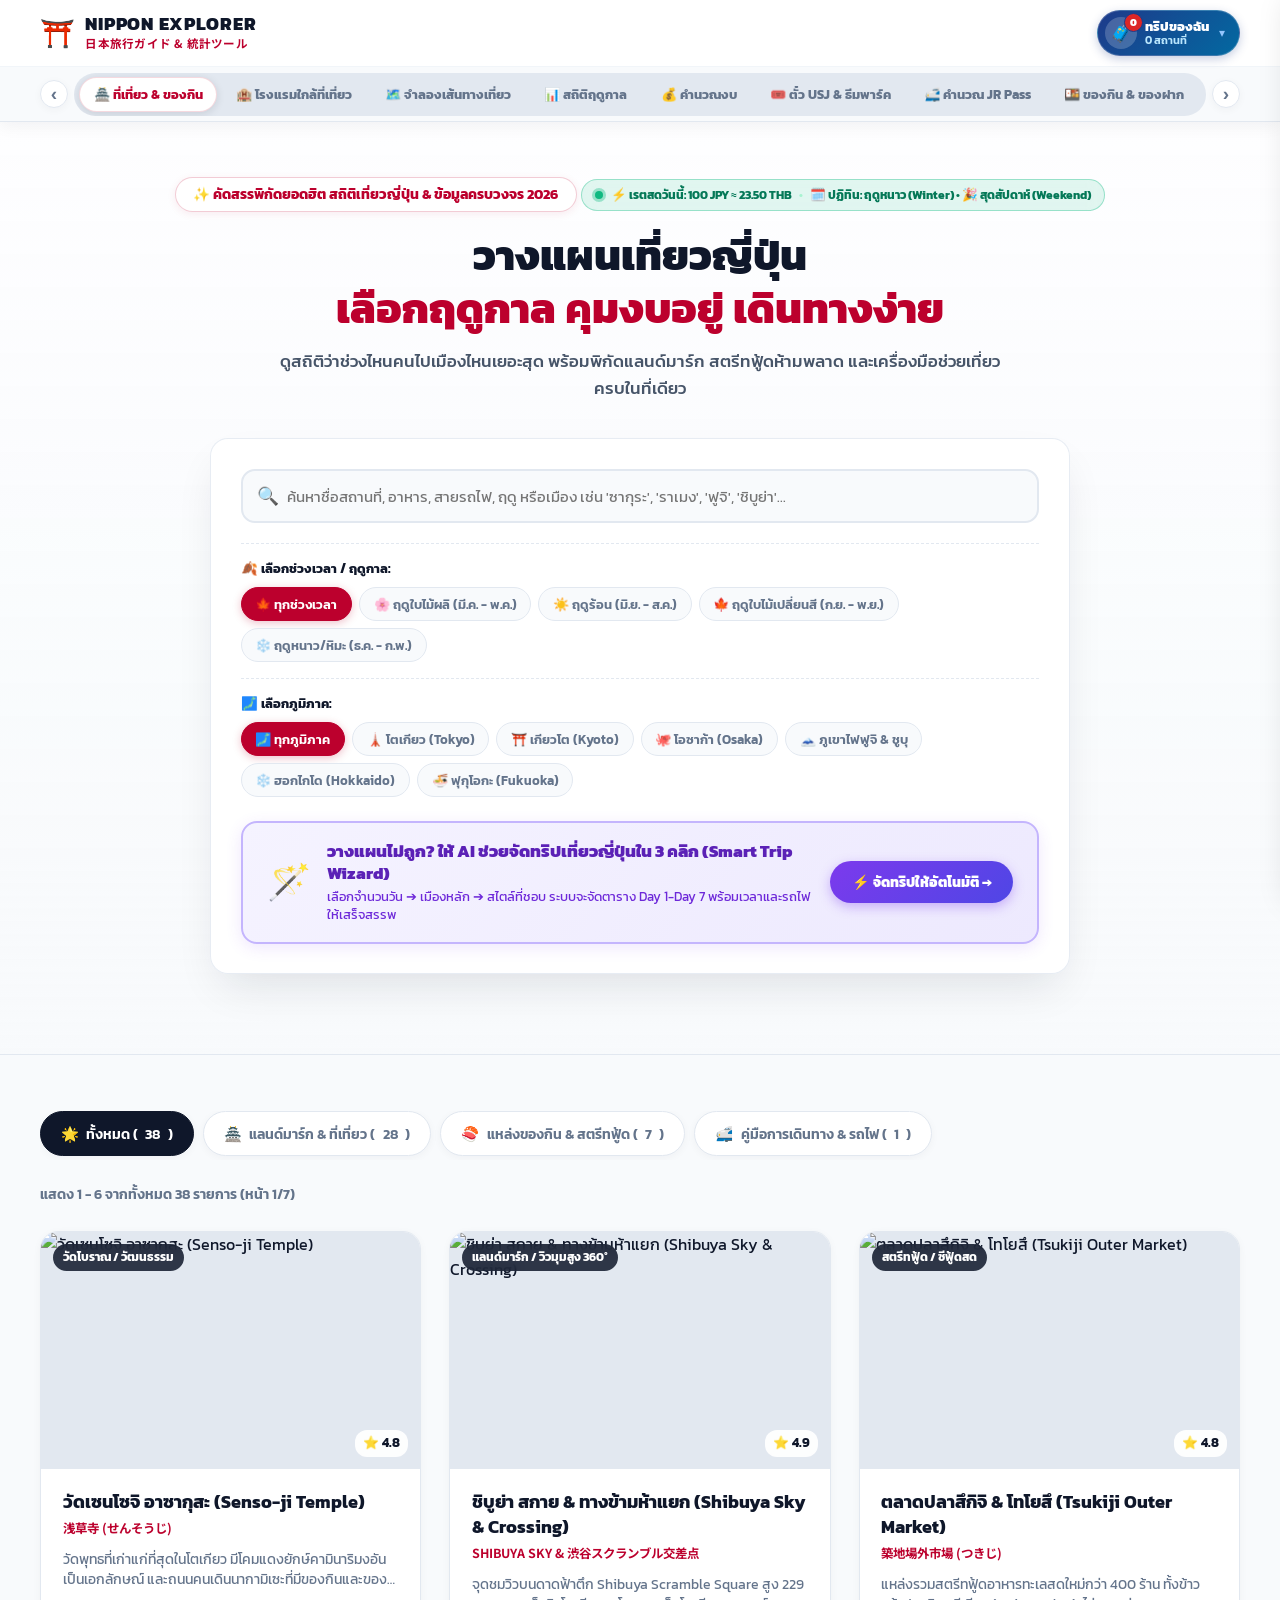
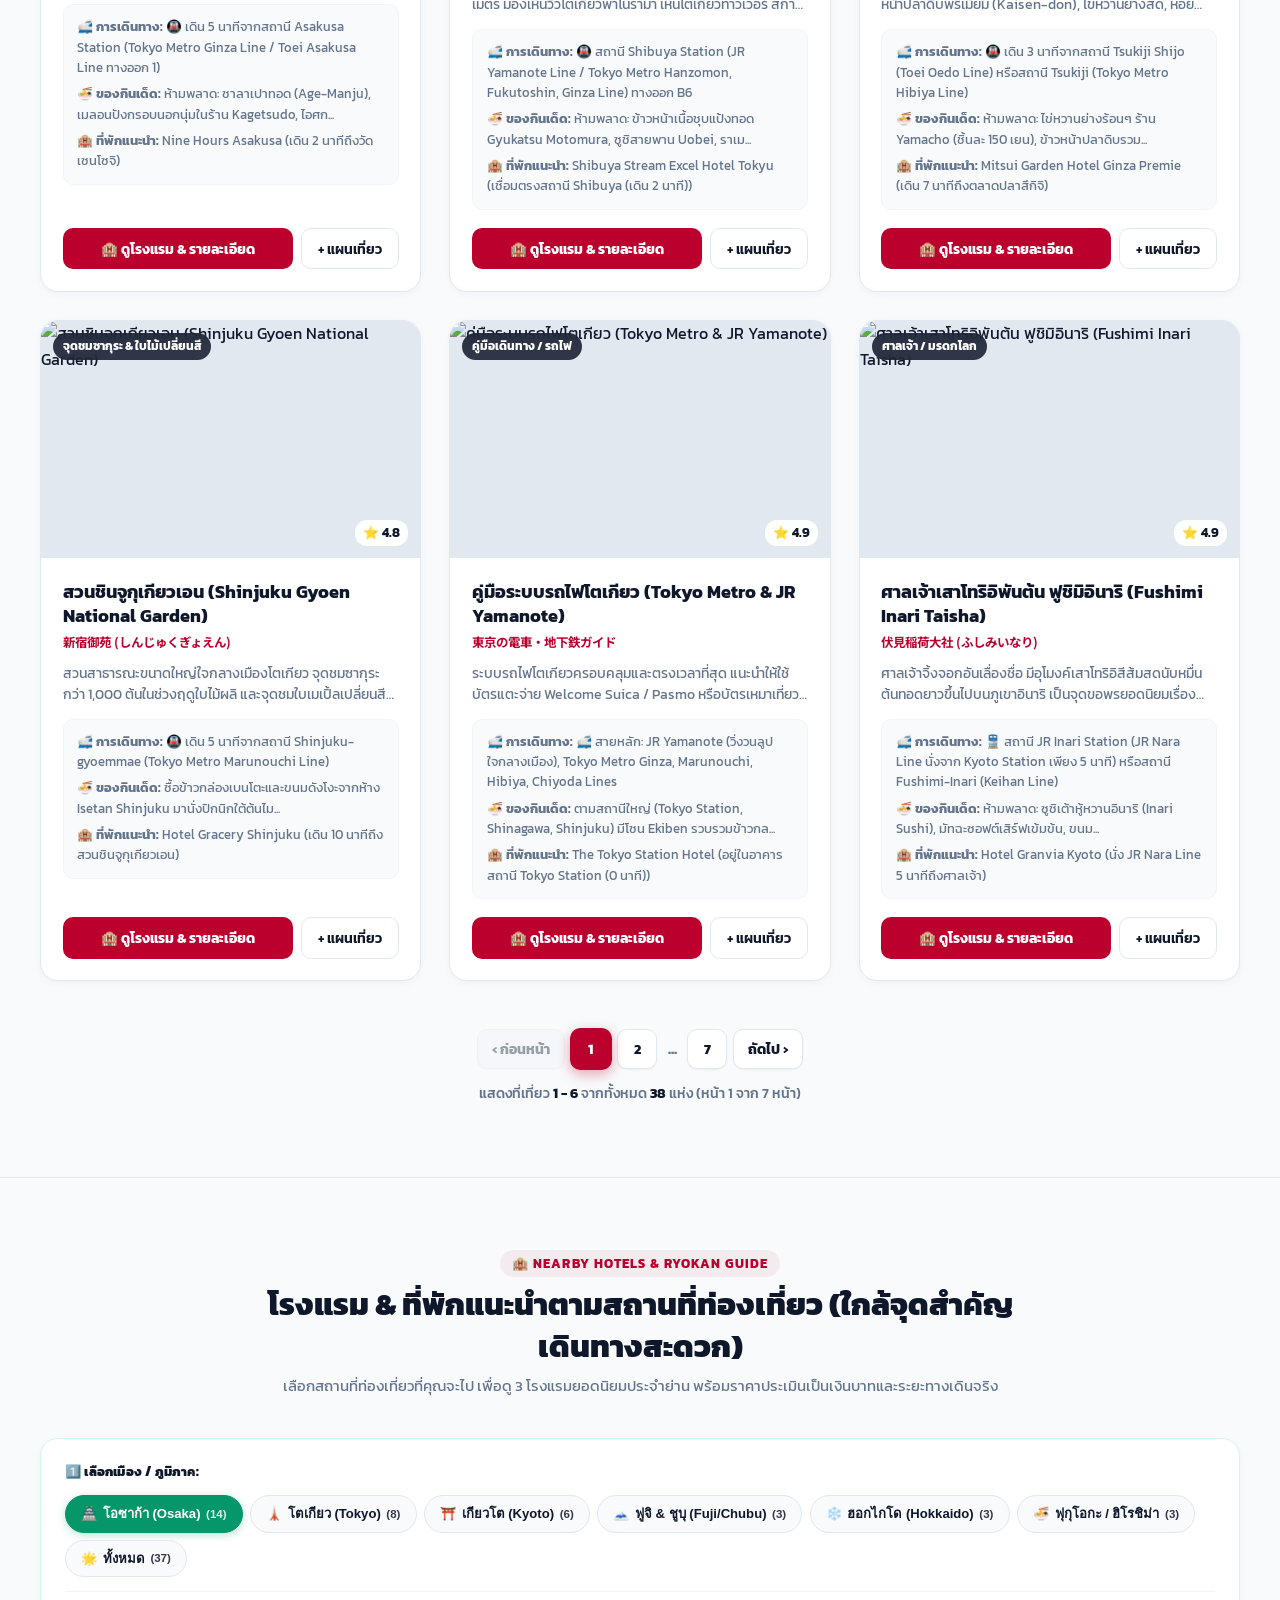
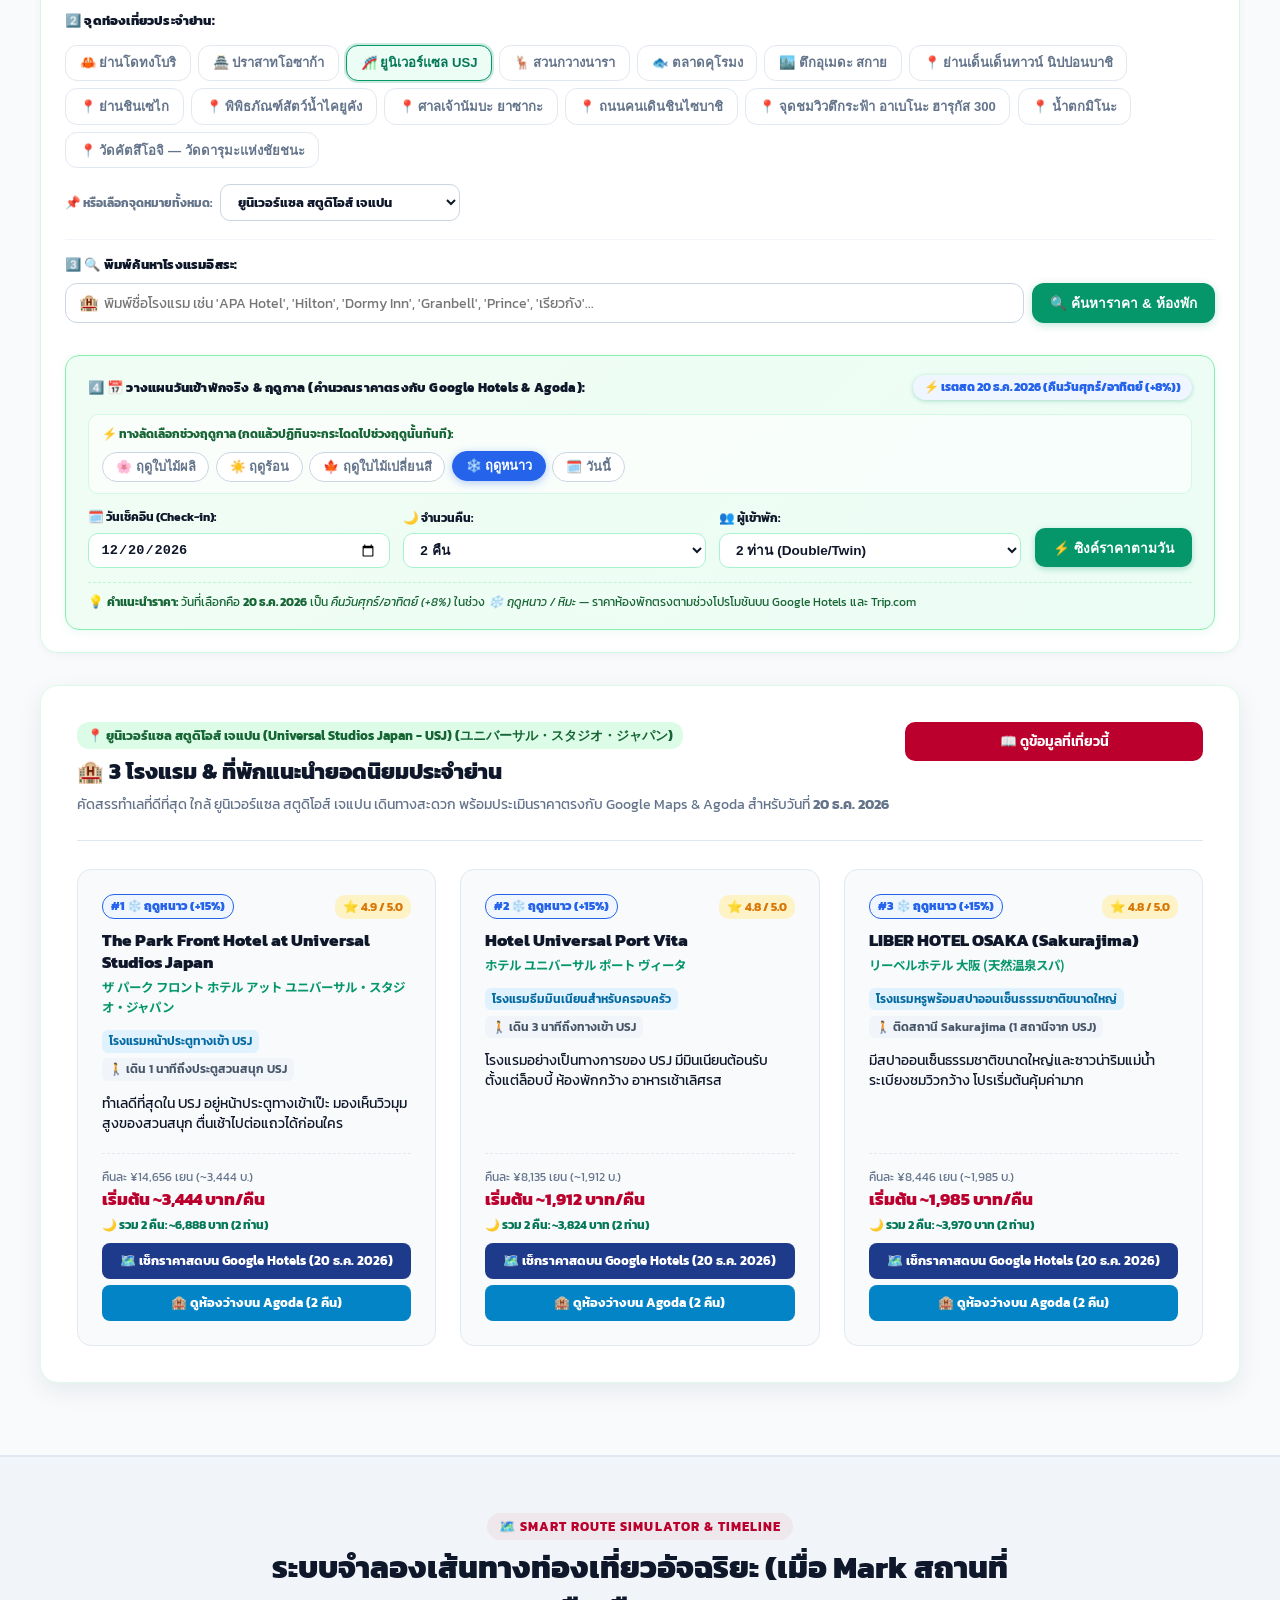
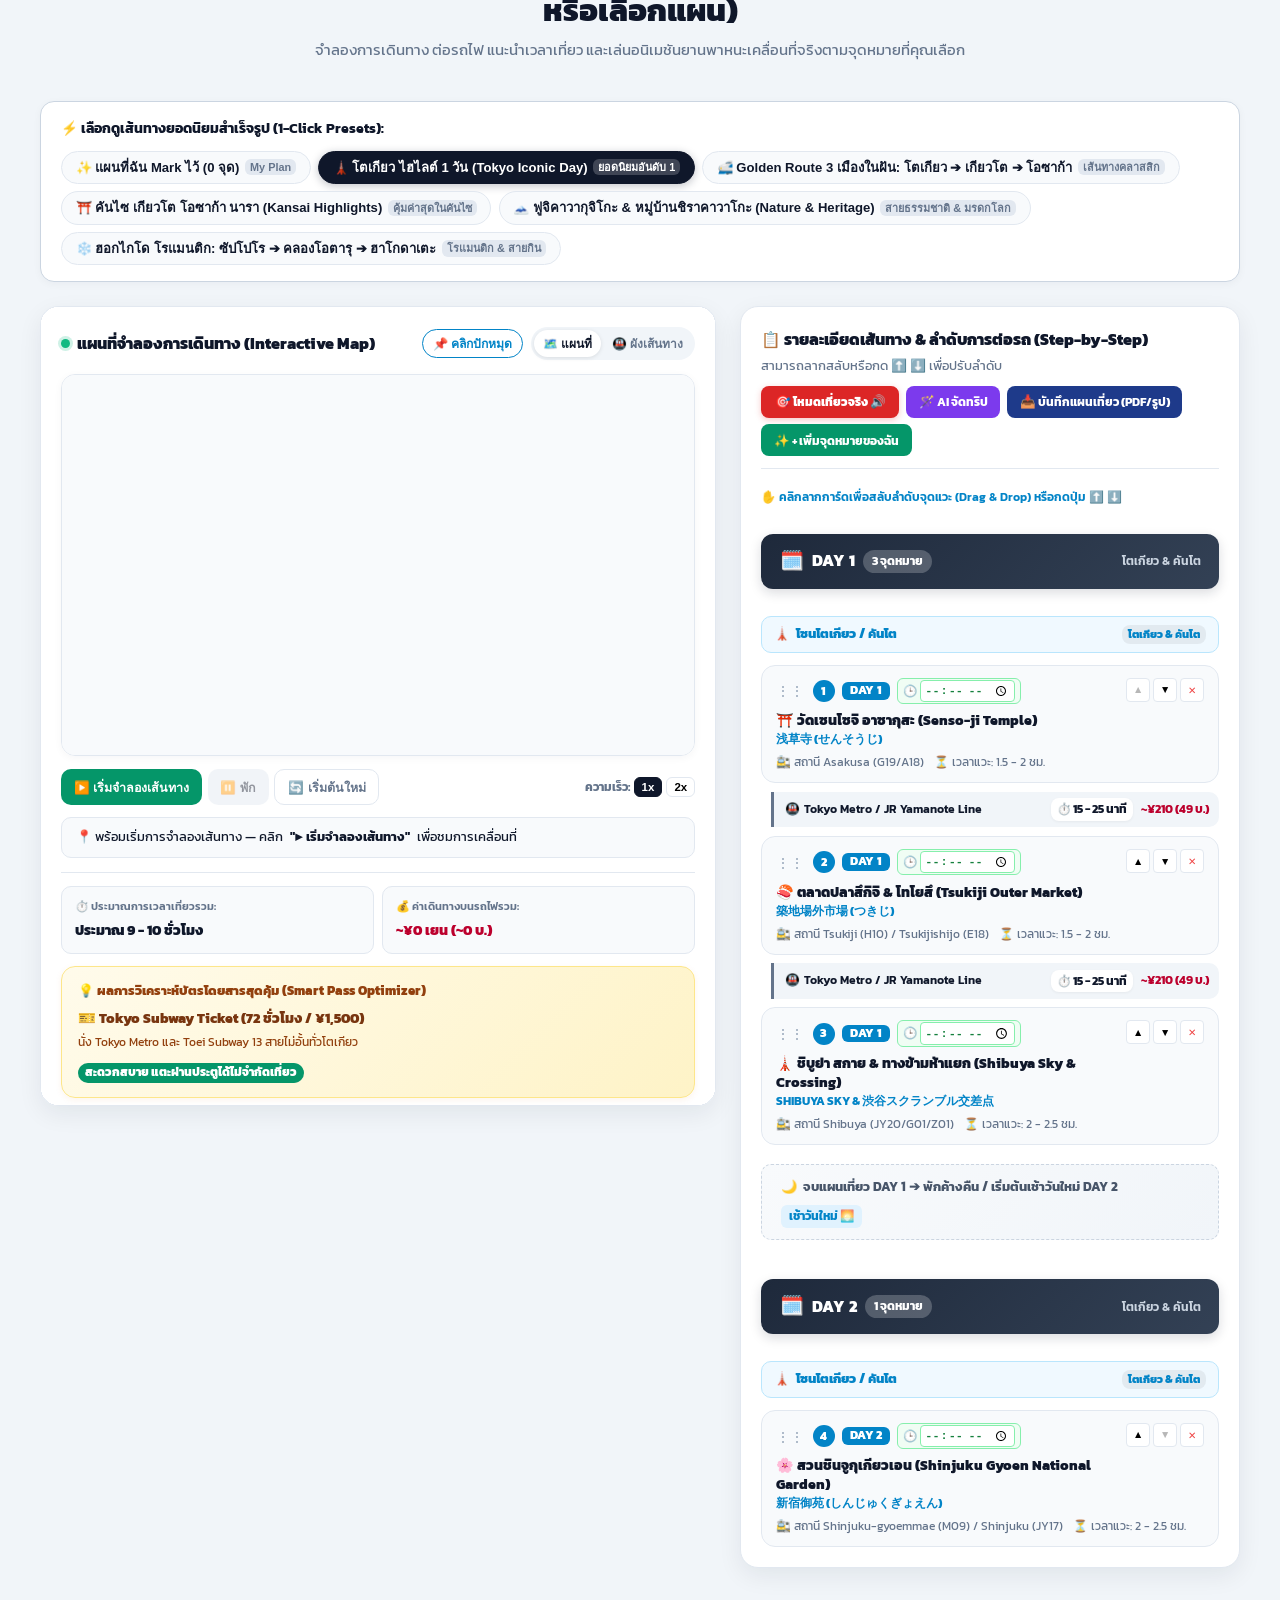
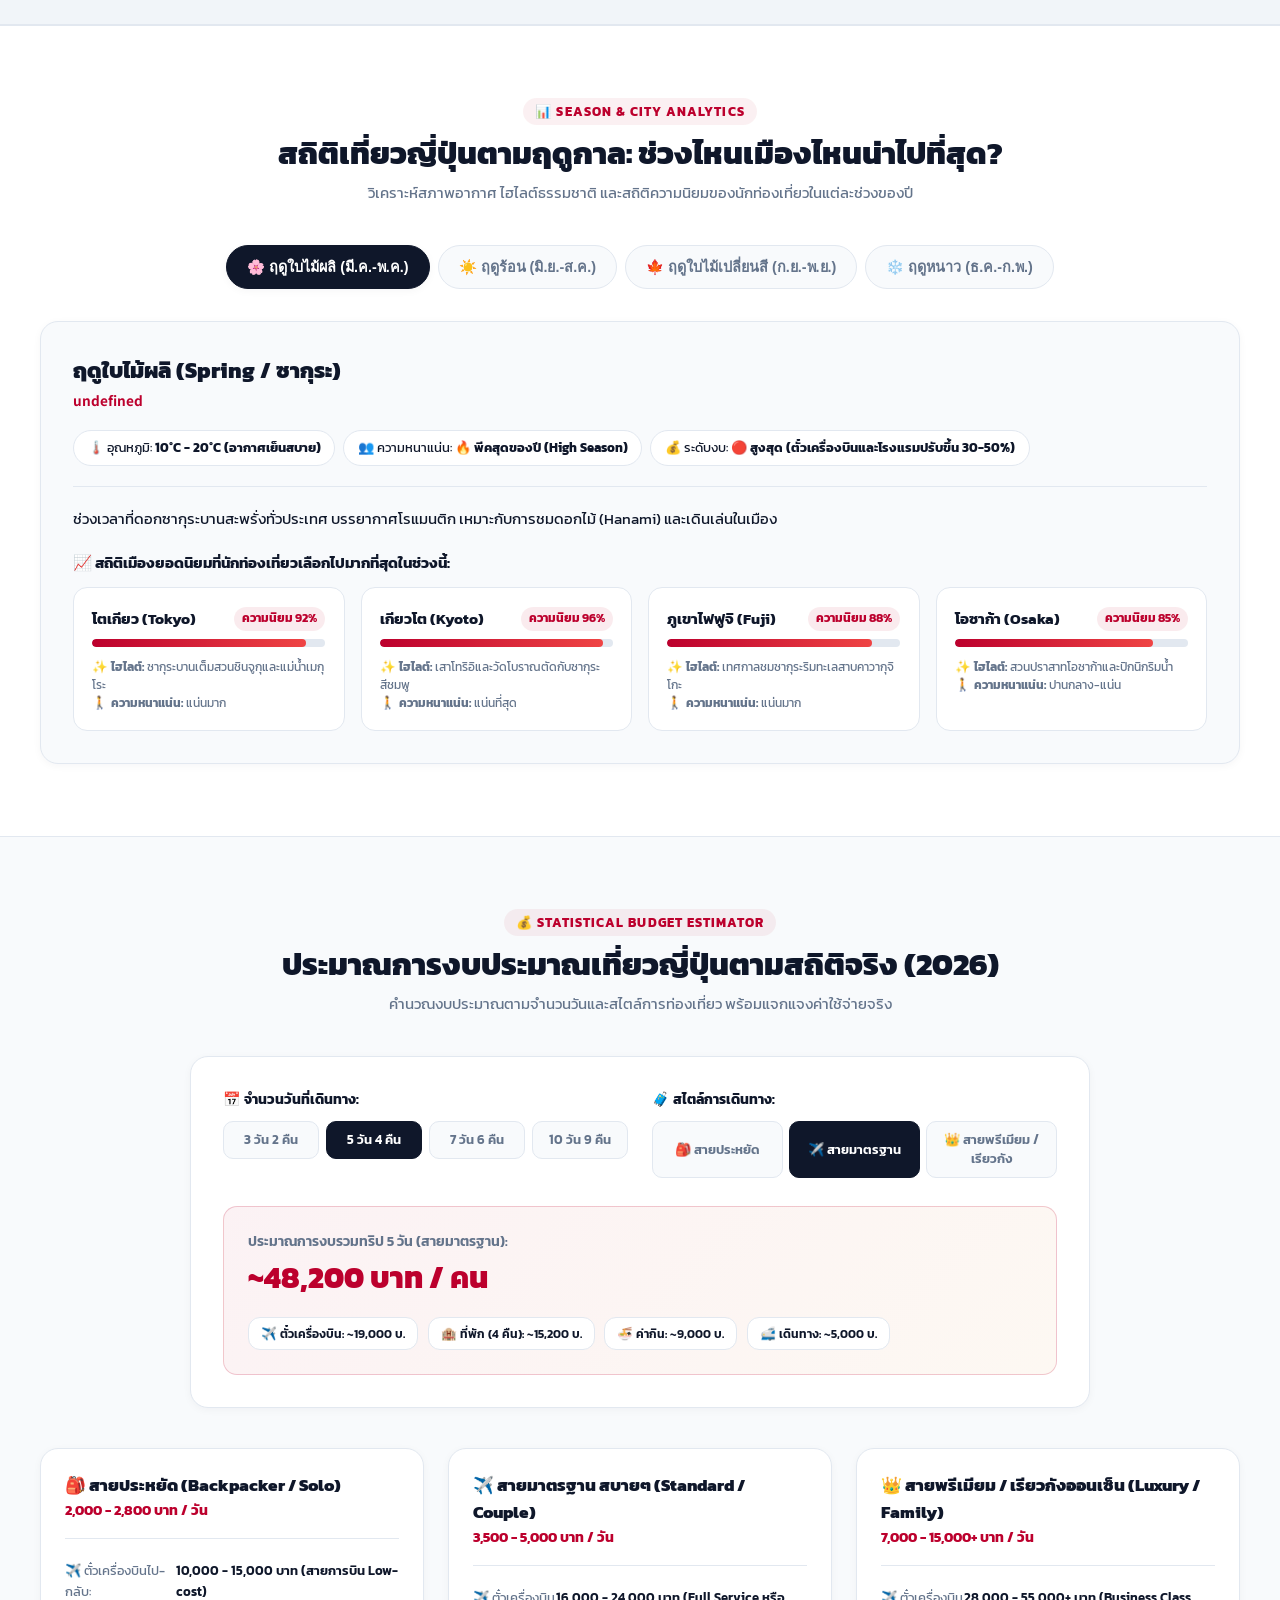
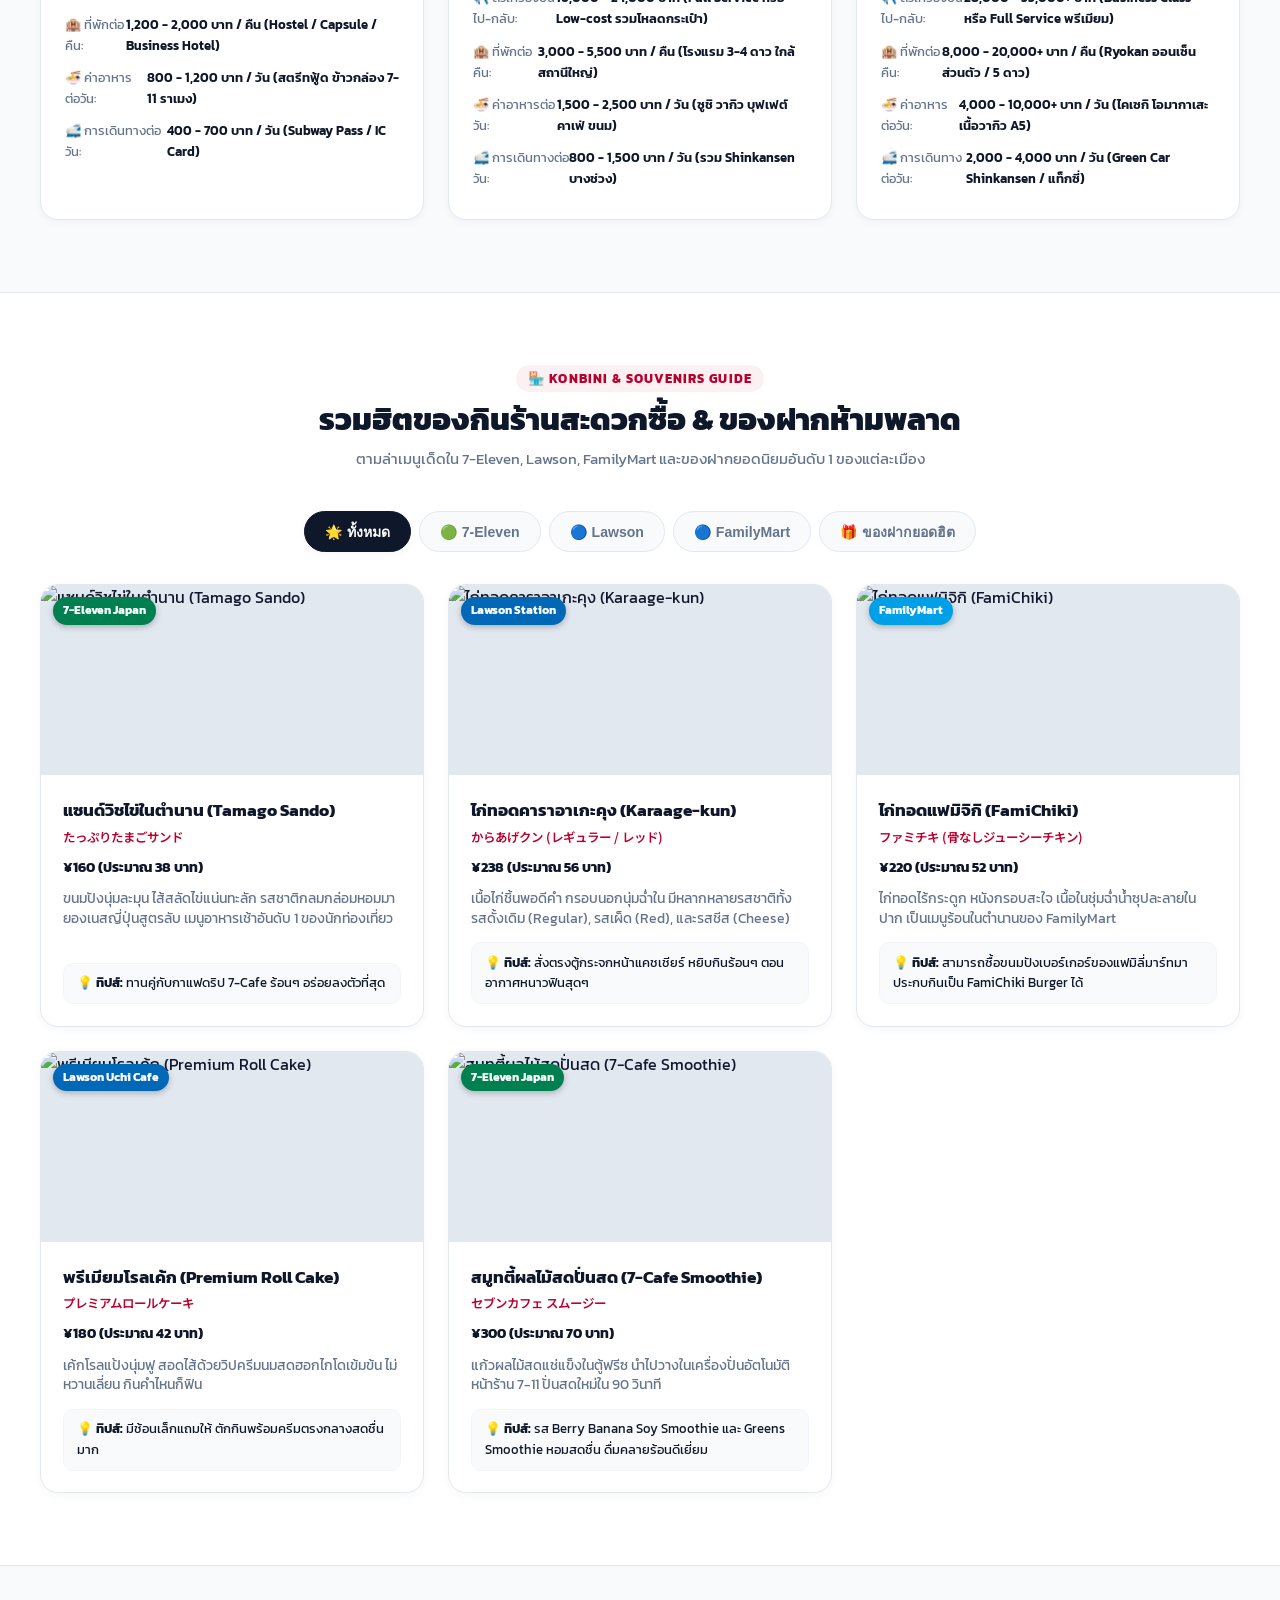
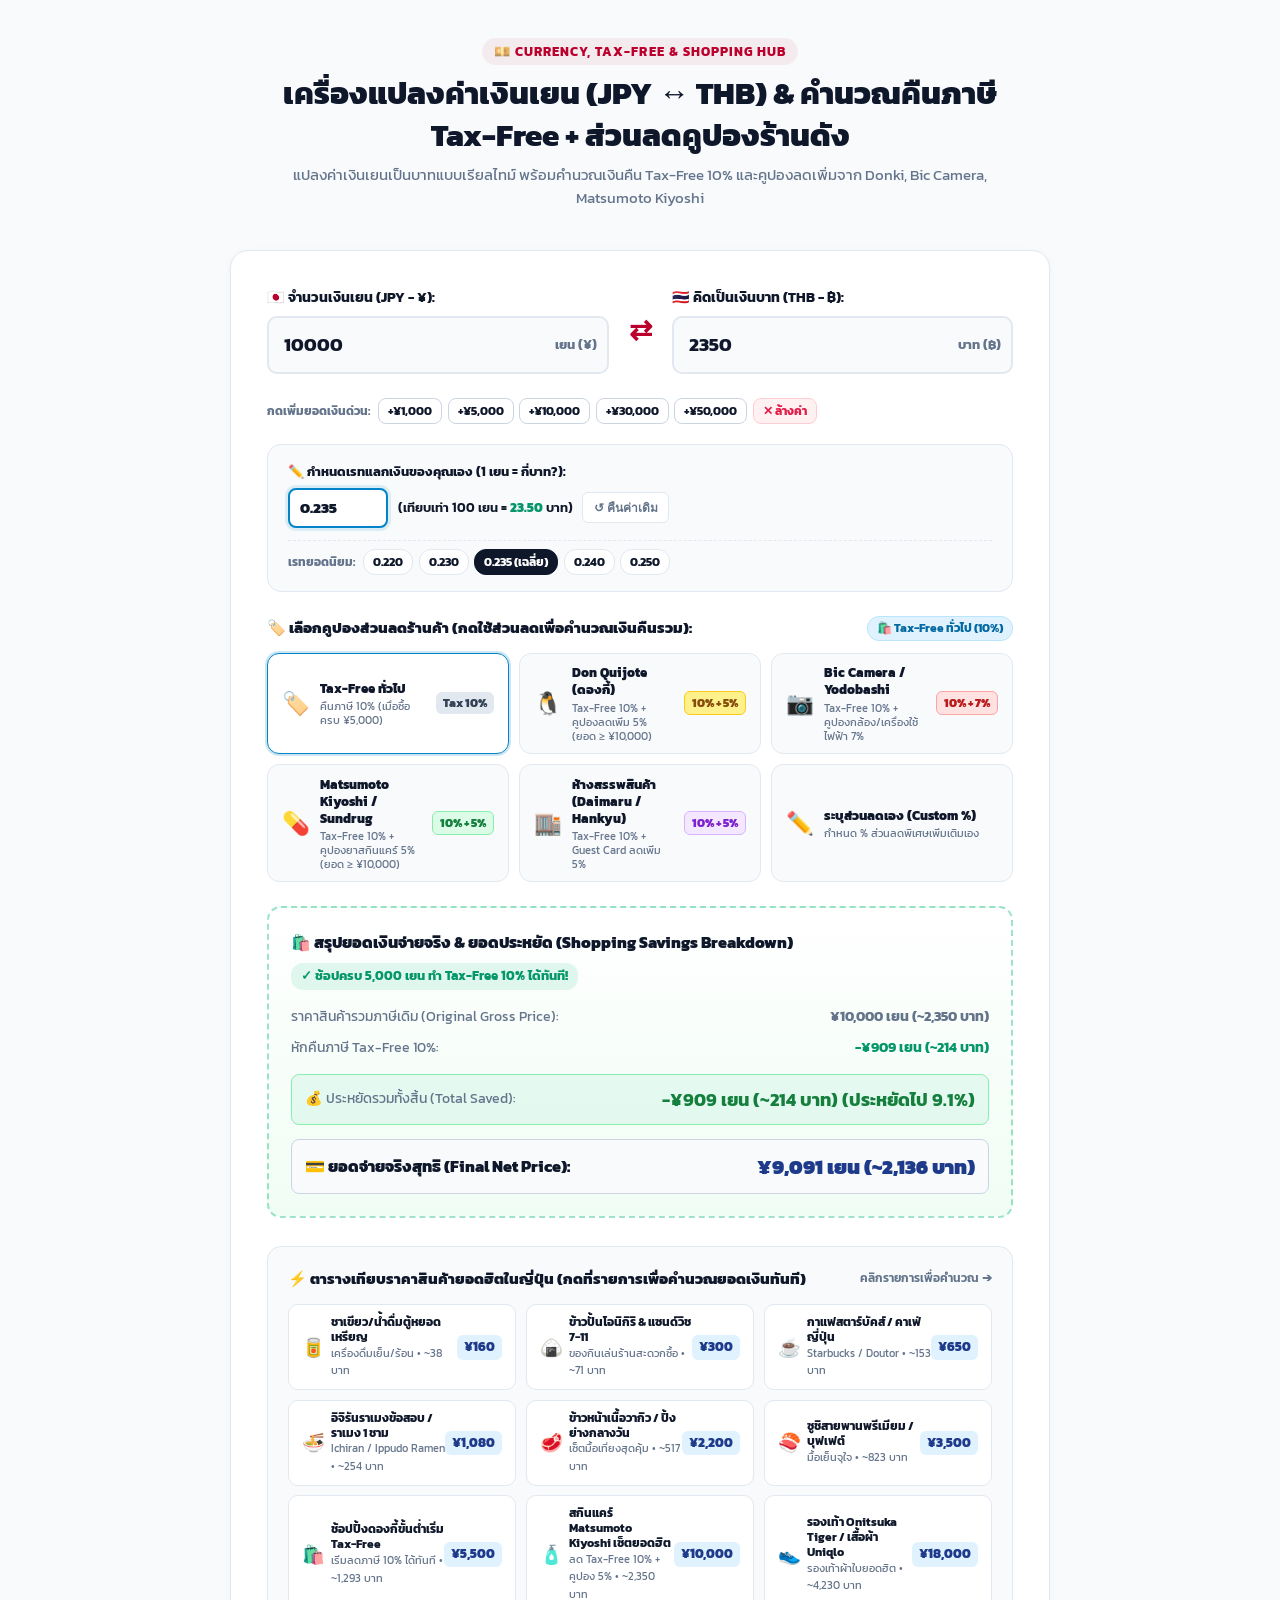
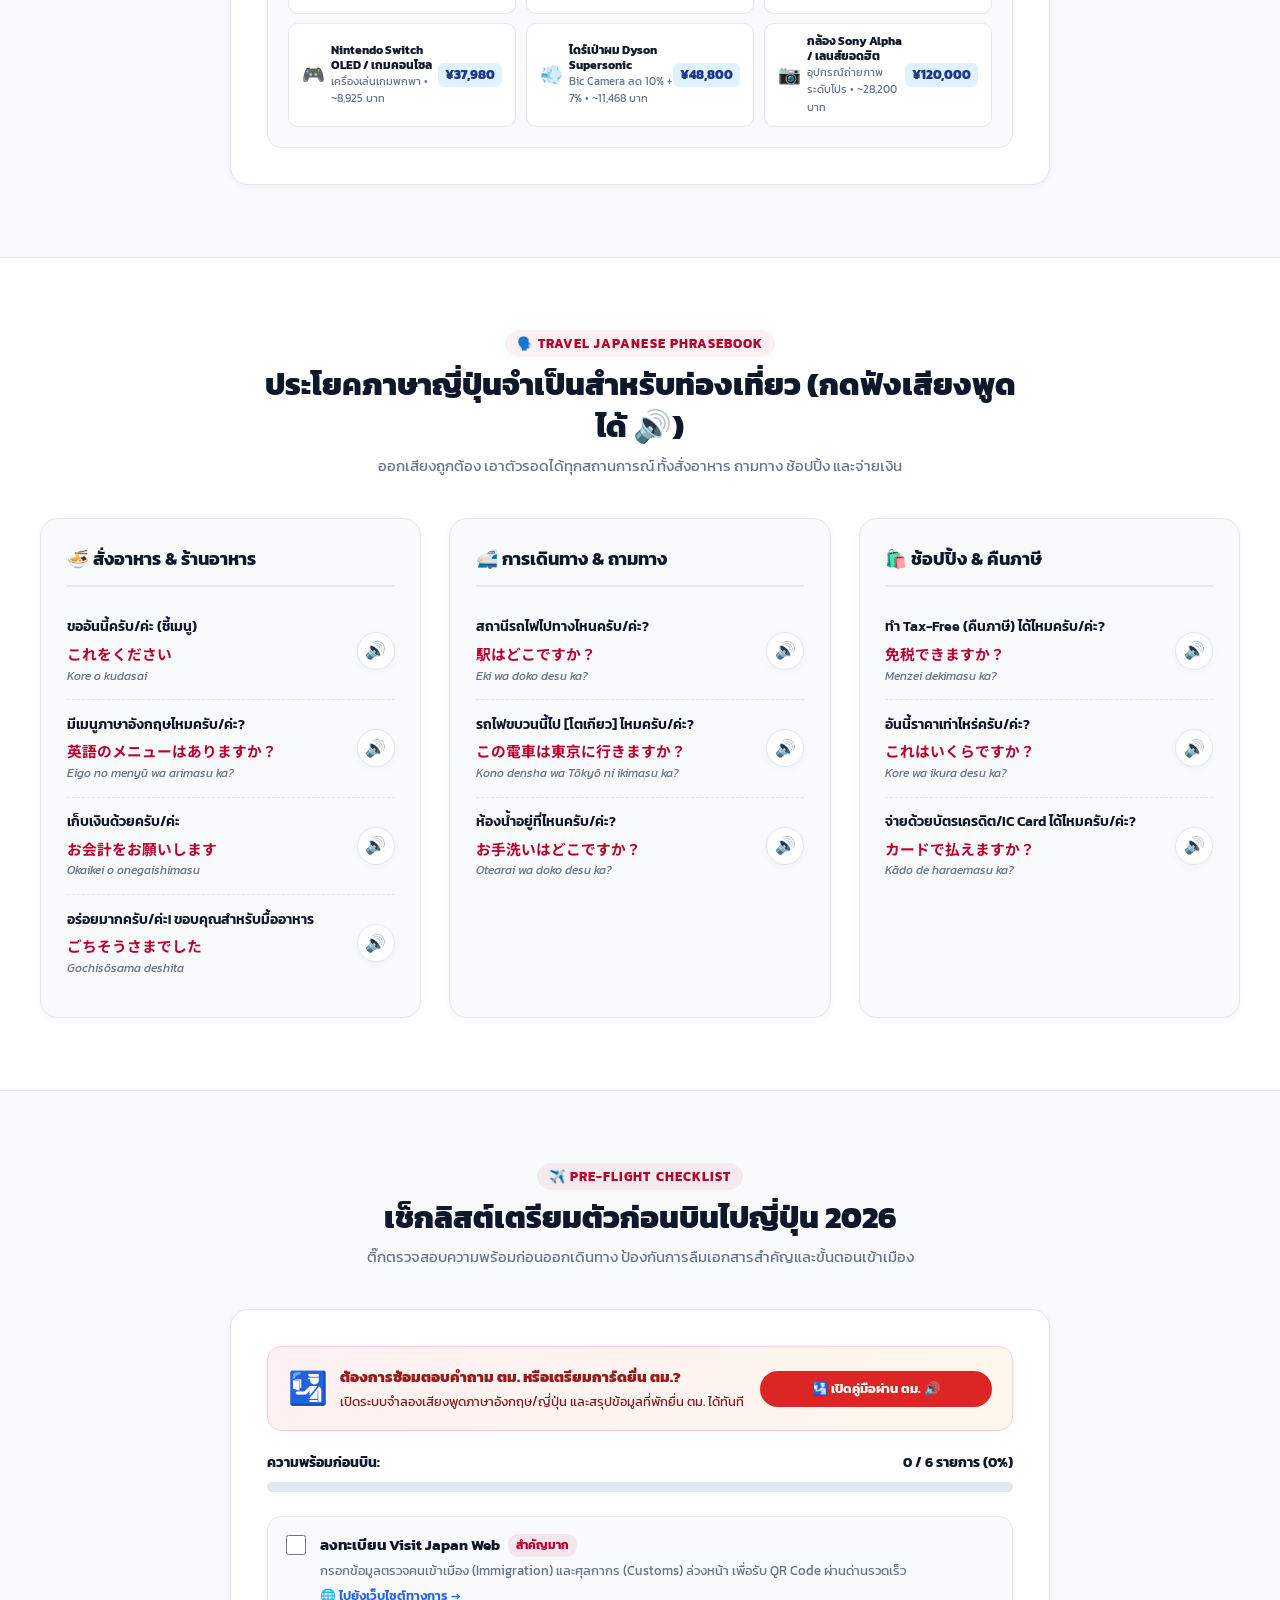
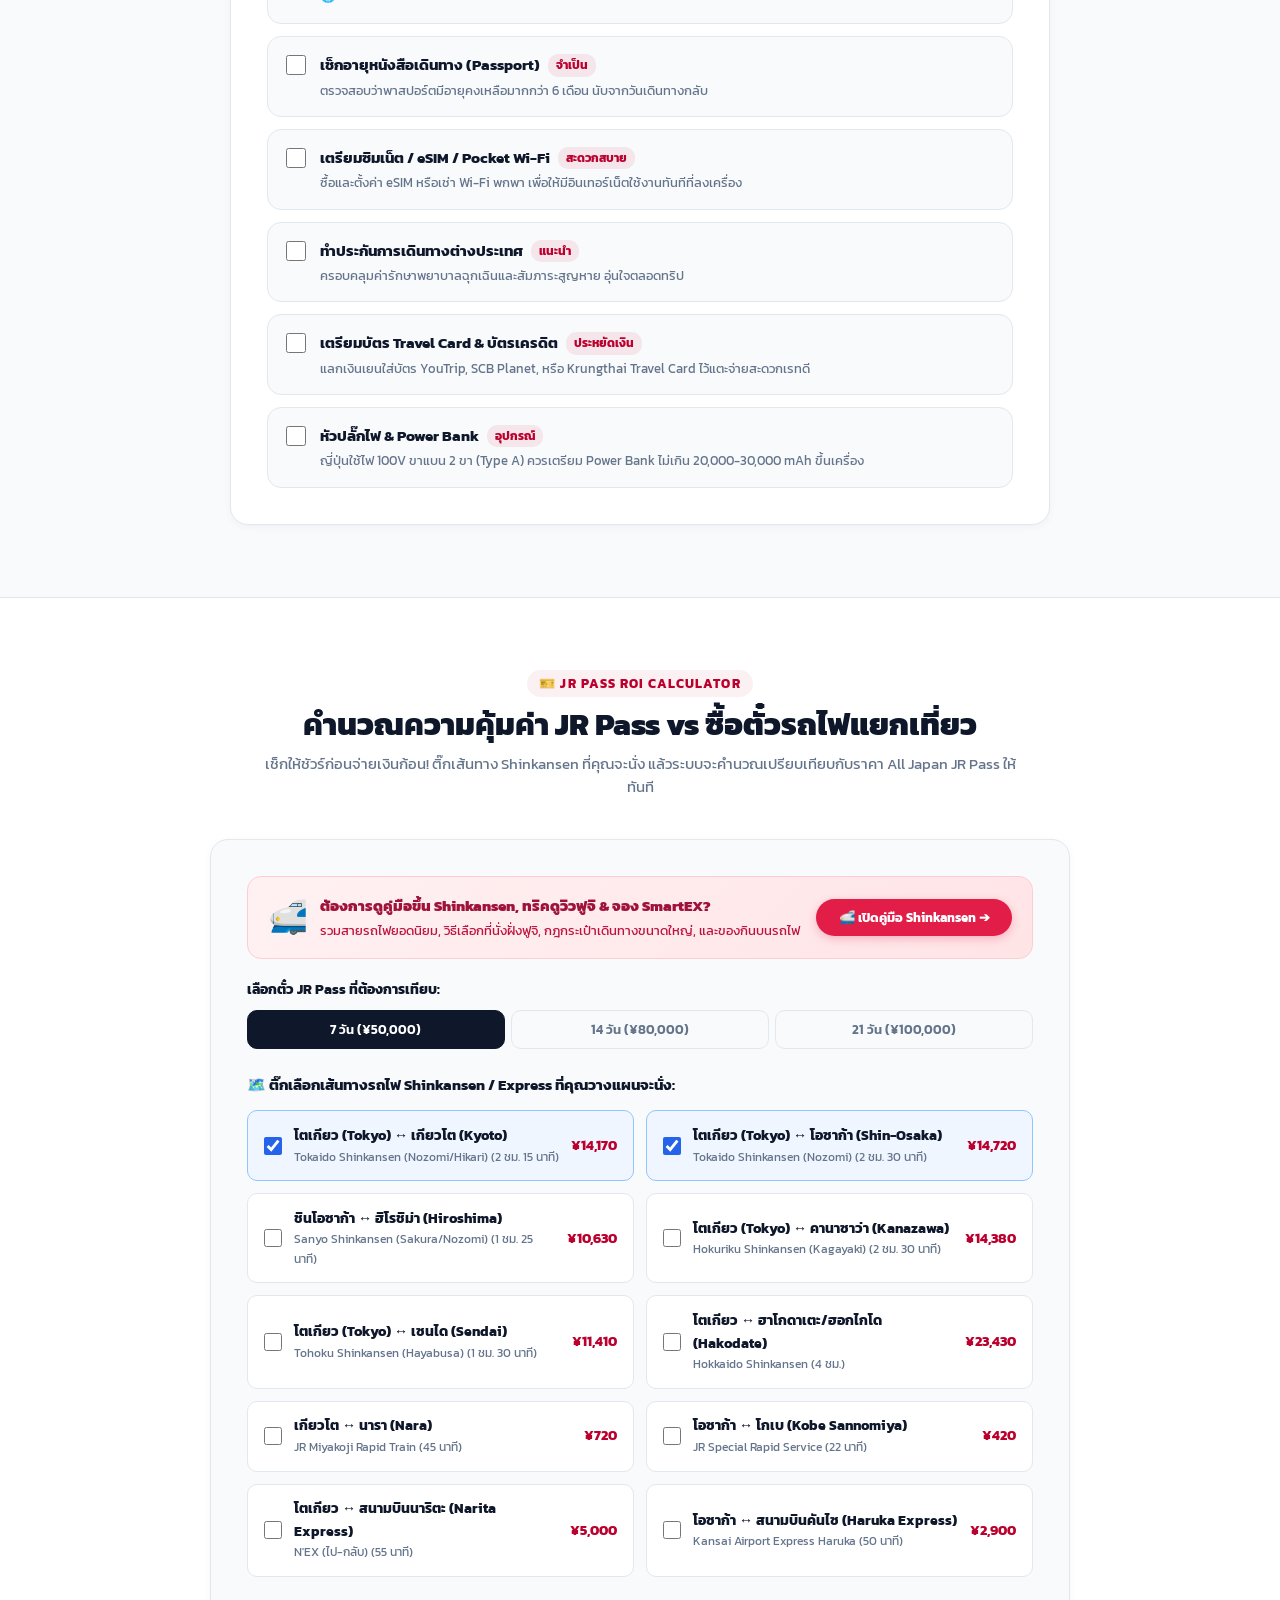
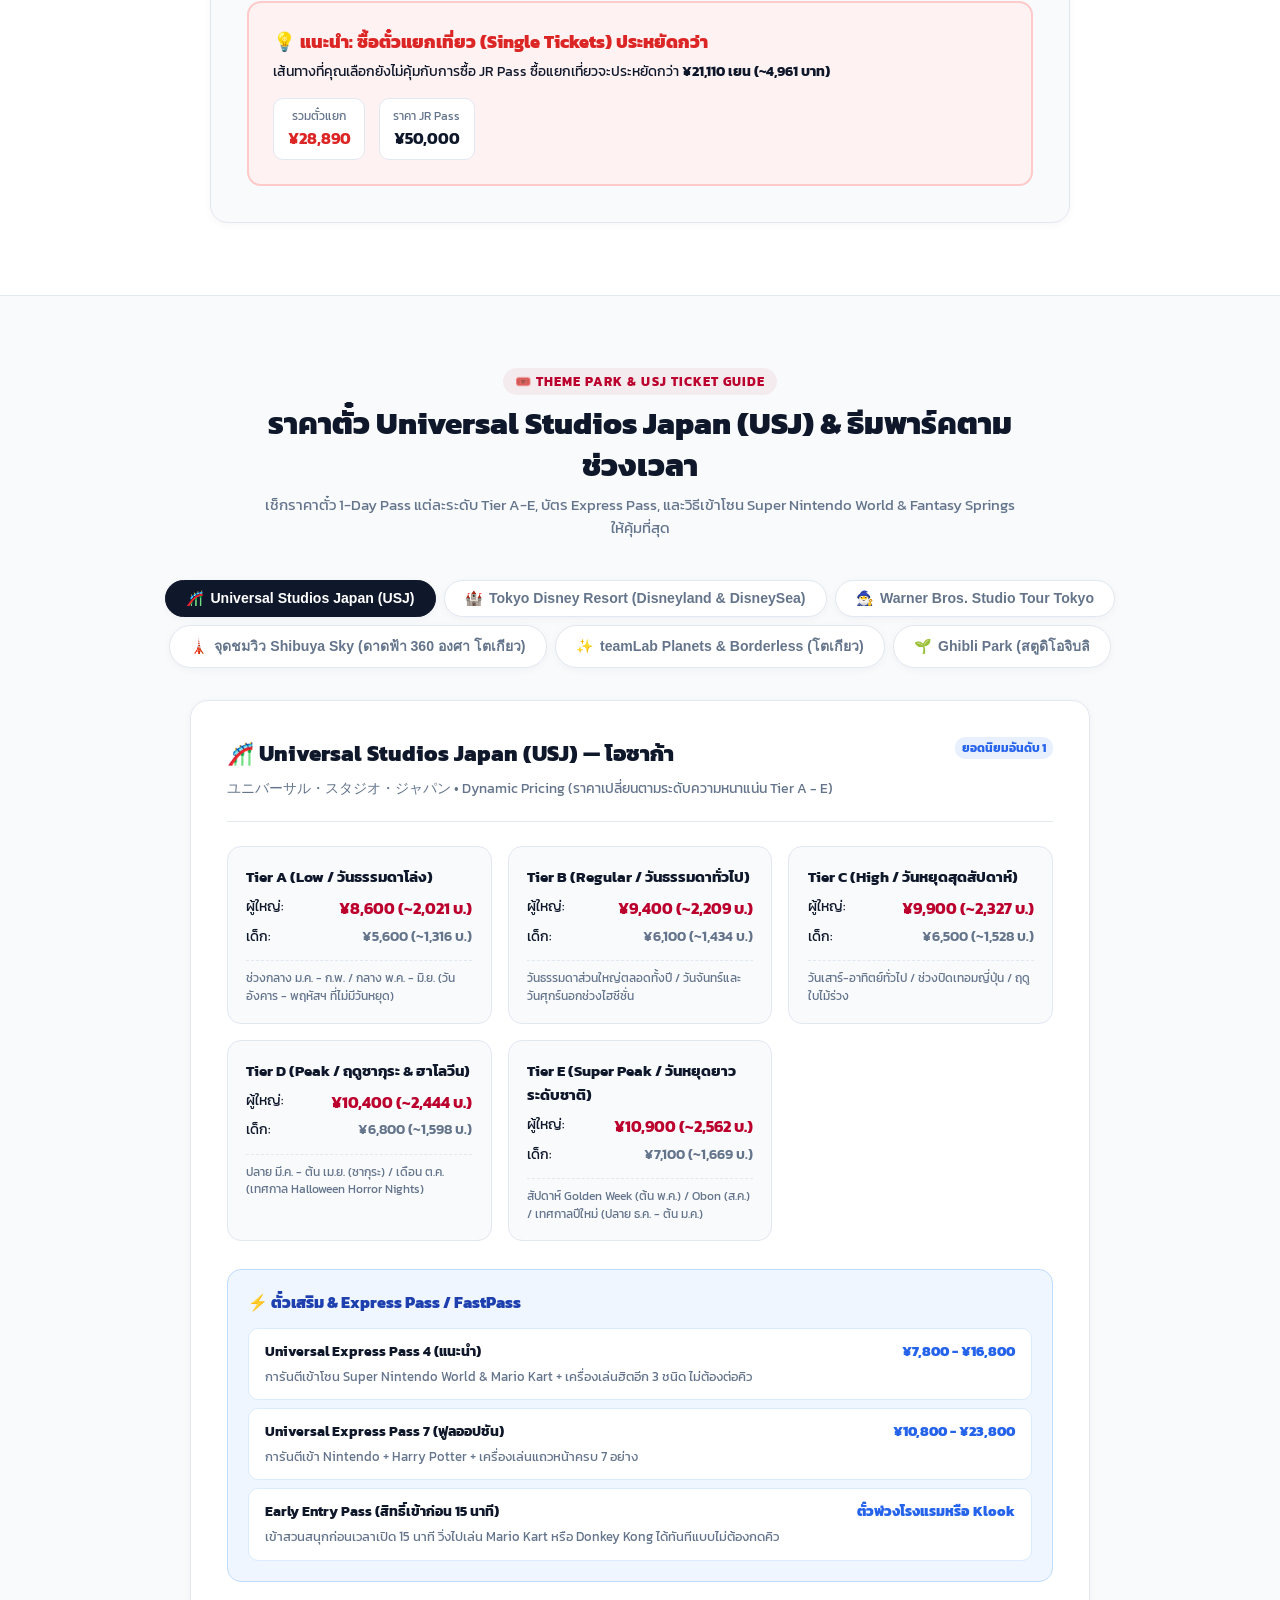
==== commit e8bc011e: "Add Dedicated Shinkansen Master Guide modal accessible from Profile Hub and JR Pass section" ====
--- a/index.html
+++ b/index.html
@@ -721,6 +721,20 @@
       </div>
 
       <div class="jrpass-calculator-card">
+        <!-- Direct Shinkansen Guide Hub Entry Banner -->
+        <div style="background: linear-gradient(135deg, #fff1f2 0%, #ffe4e6 100%); border: 1.5px solid #fecdd3; border-radius: var(--radius-lg); padding: 0.95rem 1.25rem; margin-bottom: 1.25rem; display: flex; justify-content: space-between; align-items: center; gap: 1rem; flex-wrap: wrap;">
+          <div style="display: flex; align-items: center; gap: 0.75rem;">
+            <span style="font-size: 2rem;">🚅</span>
+            <div>
+              <h4 style="font-size: 0.95rem; font-weight: 800; color: #9f1239; margin-bottom: 2px;">ต้องการดูคู่มือขึ้น Shinkansen, ทริคดูวิวฟูจิ & จอง SmartEX?</h4>
+              <p style="font-size: 0.8rem; color: #be123c; margin: 0;">รวมสายรถไฟยอดนิยม, วิธีเลือกที่นั่งฝั่งฟูจิ, กฎกระเป๋าเดินทางขนาดใหญ่, และของกินบนรถไฟ</p>
+            </div>
+          </div>
+          <button type="button" class="btn primary" id="open-shinkansen-guide-btn" style="background: #e11d48; color: white; padding: 0.55rem 1.15rem; font-weight: 700; border-radius: 20px; font-size: 0.82rem; white-space: nowrap; box-shadow: 0 3px 10px rgba(225, 29, 72, 0.25);">
+            🚅 เปิดคู่มือ Shinkansen ➔
+          </button>
+        </div>
+
         <div class="jrpass-controls-row">
           <div class="jrpass-pass-choice">
             <label>เลือกตั๋ว JR Pass ที่ต้องการเทียบ:</label>
@@ -1443,6 +1457,15 @@
           </div>
         </button>
 
+        <button type="button" class="profile-menu-item" id="profile-menu-shinkansen-btn">
+          <div class="menu-item-icon">🚅</div>
+          <div class="menu-item-text">
+            <strong>คู่มือรถไฟชินคันเซ็น & ทริคเลือกที่นั่ง (Shinkansen Guide)</strong>
+            <span>วิธีจอง SmartEX, ทริคดูวิวฟูจิ และกฎกระเป๋าใบใหญ่ 2026</span>
+          </div>
+          <span class="menu-item-tag" style="background: #e11d48; color: white;">คู่มือ</span>
+        </button>
+
         <button type="button" class="profile-menu-item" id="profile-menu-currency-btn">
           <div class="menu-item-icon">💴</div>
           <div class="menu-item-text">
@@ -1762,6 +1785,151 @@
       <div class="show-local-footer">
         <button type="button" class="btn primary" id="show-local-speak-btn" style="background: #1e3a8a; color: white; width: 100%; font-weight: 800; font-size: 1rem; padding: 0.75rem; border-radius: 12px;">
           🔊 กดออกเสียงภาษาญี่ปุ่นให้ฟัง
+        </button>
+      </div>
+    </div>
+  </div>
+
+  <!-- Shinkansen Bullet Train Master Guide Modal -->
+  <div class="modal-backdrop" id="shinkansen-guide-modal" style="display: none;">
+    <div class="modal-container shinkansen-modal-box">
+      <div class="shinkansen-modal-header">
+        <div style="display: flex; align-items: center; gap: 10px;">
+          <span style="font-size: 2.2rem;">🚅</span>
+          <div>
+            <h3 style="margin: 0; font-size: 1.2rem; color: #9f1239; font-weight: 800;">คู่มือรถไฟความเร็วสูง Shinkansen & ทริคการเดินทาง 2026</h3>
+            <p style="margin: 0; font-size: 0.82rem; color: var(--text-muted);">東海道・山陽・東北新幹線 • วิธีจองตั๋ว SmartEX, ทริคเลือกที่นั่งชมวิวฟูจิ, และกฎกระเป๋าใบใหญ่</p>
+          </div>
+        </div>
+        <button type="button" class="shinkansen-close-btn" id="close-shinkansen-modal-btn">&times;</button>
+      </div>
+
+      <div class="shinkansen-modal-body">
+        <!-- 1. Key Routes & Times -->
+        <div class="shinkansen-section-card">
+          <div class="shinkansen-card-title">
+            <span>🚅</span> 1. เส้นทางยอดนิยม & เวลาเดินทาง (Popular Lines)
+          </div>
+          <div class="shinkansen-routes-list">
+            <div class="shinkansen-route-item">
+              <div class="route-line-badge tokaido">Tokaido Shinkansen</div>
+              <div class="route-main-info">
+                <strong>โตเกียว (Tokyo) ↔ เกียวโต / ชินโอซาก้า (Kyoto / Shin-Osaka)</strong>
+                <span>⏱️ ใช้เวลาเพียง <strong>2 ชม. 15 นาที</strong> (ขบวน Nozomi) หรือ 2 ชม. 40 นาที (ขบวน Hikari)</span>
+              </div>
+              <div class="route-price-tag">~¥14,720 / เที่ยว</div>
+            </div>
+            <div class="shinkansen-route-item">
+              <div class="route-line-badge sanyo">Sanyo Shinkansen</div>
+              <div class="route-main-info">
+                <strong>ชินโอซาก้า (Shin-Osaka) ↔ ฮิโรชิม่า (Hiroshima) / ฮากาตะ (Fukuoka)</strong>
+                <span>⏱️ ใช้เวลาเพียง <strong>1 ชม. 25 นาที</strong> ถึงฮิโรชิม่า (ขบวน Sakura / Nozomi)</span>
+              </div>
+              <div class="route-price-tag">~¥10,630 / เที่ยว</div>
+            </div>
+            <div class="shinkansen-route-item">
+              <div class="route-line-badge hokuriku">Hokuriku Shinkansen</div>
+              <div class="route-main-info">
+                <strong>โตเกียว (Tokyo) ↔ คารุอิซาวะ / คานาซาว่า (Karuizawa / Kanazawa)</strong>
+                <span>⏱️ ใช้เวลาเพียง <strong>2 ชม. 30 นาที</strong> (ขบวน Kagayaki)</span>
+              </div>
+              <div class="route-price-tag">~¥14,380 / เที่ยว</div>
+            </div>
+            <div class="shinkansen-route-item">
+              <div class="route-line-badge tohoku">Tohoku / Hokkaido</div>
+              <div class="route-main-info">
+                <strong>โตเกียว (Tokyo) ↔ เซนได / ฮาโกดาเตะ ฮอกไกโด (Hakodate)</strong>
+                <span>⏱️ ใช้เวลา <strong>1 ชม. 30 นาที</strong> ถึงเซนได / 4 ชม. ถึงฮาโกดาเตะ (ขบวน Hayabusa วิ่ง 320 กม./ชม.)</span>
+              </div>
+              <div class="route-price-tag">~¥11,410 - ¥23,430</div>
+            </div>
+          </div>
+        </div>
+
+        <!-- 2. Fuji View Seat Hacks -->
+        <div class="shinkansen-section-card highlight-fuji">
+          <div class="shinkansen-card-title">
+            <span>🗻</span> 2. ทริคเลือกที่นั่งชมวิวภูเขาไฟฟูจิ (Fuji View Seat Hack)
+          </div>
+          <div class="fuji-hack-grid">
+            <div class="fuji-hack-box">
+              <div class="fuji-direction">🚅 ขาไป (Tokyo ➔ Kyoto / Osaka):</div>
+              <div class="fuji-seat">เลือกที่นั่ง <strong>ฝั่งขวา (แถว E)</strong></div>
+              <p>รถไฟจะวิ่งผ่านสถานี Shin-Fuji ประมาณนาทีที่ 40-45 หลังออกจากโตเกียว มองเห็นฟูจิซังริมหน้าต่างเต็มตา</p>
+            </div>
+            <div class="fuji-hack-box">
+              <div class="fuji-direction">🚅 ขากลับ (Osaka / Kyoto ➔ Tokyo):</div>
+              <div class="fuji-seat">เลือกที่นั่ง <strong>ฝั่งซ้าย (แถว A)</strong></div>
+              <p>ชมวิวฟูจิก่อนเข้าสู่โตเกียว แนะนำช่วงบ่าย-เย็นที่แสงอาทิตย์กระทบยอดภูเขาไฟอย่างงดงาม</p>
+            </div>
+          </div>
+        </div>
+
+        <!-- 3. SmartEX & Booking -->
+        <div class="shinkansen-section-card">
+          <div class="shinkansen-card-title">
+            <span>📱</span> 3. วิธีจองตั๋วล่วงหน้าผ่านแอป SmartEX (ไม่ต้องต่อคิวที่สถานี)
+          </div>
+          <div class="smartex-steps-list">
+            <div class="step-row">
+              <span class="step-badge">1</span>
+              <div>ดาวน์โหลดแอป <strong>SmartEX (JR Tokaido Sanyo Shinkansen)</strong> รองรับภาษาอังกฤษ</div>
+            </div>
+            <div class="step-row">
+              <span class="step-badge">2</span>
+              <div>เลือกขบวน เวลา และเลือกที่นั่งบนแผนผังที่นั่งได้เองล่วงหน้าถึง 1 เดือน</div>
+            </div>
+            <div class="step-row">
+              <span class="step-badge">3</span>
+              <div>ผูกหมายเลขบัตรแตะ <strong>Suica / Pasmo / ICOCA</strong> หรือ Apple Wallet เข้ากับตั๋ว แล้วแตะบัตรเข้าเกตชินคันเซ็นได้ทันที!</div>
+            </div>
+          </div>
+        </div>
+
+        <!-- 4. Oversized Baggage Rule -->
+        <div class="shinkansen-section-card alert-baggage">
+          <div class="shinkansen-card-title">
+            <span>🧳</span> 4. กฎสัมภาระขนาดใหญ่ (Oversized Baggage Rules)
+          </div>
+          <div class="baggage-info-content">
+            <p><strong>ขนาดกระเป๋า:</strong> หากผลรวม กว้าง + ยาว + สูง อยู่ระหว่าง <strong>160 - 250 ซม.</strong> (กระเป๋าเดินทางขนาด 28 - 32 นิ้ว)</p>
+            <div class="baggage-action-rule">
+              ⚠️ <strong>ต้องจองที่นั่งประเภท "Reserved Seat with Oversized Baggage Area"</strong> (ที่นั่งแถวหลังสุดของตู้) ล่วงหน้าผ่านแอปหรือเคาน์เตอร์ โดยไม่มีค่าธรรมเนียมเพิ่ม (หากไม่จองแล้วนำขึ้นรถไฟจะมีค่าปรับ 1,000 เยน และต้องย้ายที่วาง)
+            </div>
+            <small style="color: #64748b;">* กระเป๋าขนาดมาตรฐานต่ำกว่า 28 นิ้ว (รวมไม่เกิน 160 ซม.) สามารถยกวางบนชั้นวางเหนือศีรษะได้ฟรีตามปกติ</small>
+          </div>
+        </div>
+
+        <!-- 5. Food on Train -->
+        <div class="shinkansen-section-card">
+          <div class="shinkansen-card-title">
+            <span>🍱</span> 5. ของกินห้ามพลาดบนชินคันเซ็น (Ekiben & Super Hard Ice Cream)
+          </div>
+          <div class="food-on-train-grid">
+            <div class="food-train-item">
+              <span class="food-train-icon">🍱</span>
+              <div>
+                <strong>ข้าวกล่องสถานีรถไฟ (Ekiben):</strong>
+                <p>ซื้อที่ร้าน Ekiben Matsuri ในสถานี Tokyo หรือบนชานชาลา มีทั้งข้าวหน้าเนื้อวากิว, ข้าวหน้าปลาดิบ, และข้าวกล่องรูปหัวรถไฟชินคันเซ็น</p>
+              </div>
+            </div>
+            <div class="food-train-item">
+              <span class="food-train-icon">🍦</span>
+              <div>
+                <strong>ไอศกรีมแข็งในตำนาน (Sujata Super Hard Ice Cream):</strong>
+                <p>ไอศกรีมวานิลลาเข้มข้นที่แช่แข็งด้วยน้ำแข็งแห้งจนแข็งโป๊ก ต้องรอประมาณ 10-15 นาทีกว่าจะตักทานได้ ซื้อได้จากตู้กดบนชานชาลาชินคันเซ็น</p>
+              </div>
+            </div>
+          </div>
+        </div>
+      </div>
+
+      <div class="shinkansen-modal-footer">
+        <button type="button" class="btn" id="shinkansen-calc-pass-btn" style="background: #0284c7; color: white; font-weight: 700; border-radius: 10px; padding: 0.65rem 1.3rem;">
+          🎫 ไปที่เครื่องคำนวณ JR Pass vs รายเที่ยว
+        </button>
+        <button type="button" class="btn" id="shinkansen-close-bottom-btn" style="background: #f1f5f9; color: var(--text-main); font-weight: 700; border-radius: 10px; padding: 0.65rem 1.2rem;">
+          ปิดหน้าต่าง
         </button>
       </div>
     </div>
--- a/style.css
+++ b/style.css
@@ -8423,6 +8423,271 @@
   }
 }
 
-
-
-
+/* ================= 20.2 SHINKANSEN BULLET TRAIN MASTER GUIDE MODAL ================= */
+.shinkansen-modal-box {
+  max-width: 820px;
+  width: 94%;
+  max-height: 88vh;
+  display: flex;
+  flex-direction: column;
+  border-radius: 20px;
+  overflow: hidden;
+  background: white;
+  box-shadow: 0 25px 60px rgba(159, 18, 57, 0.25);
+  animation: modalScaleIn 0.25s cubic-bezier(0.16, 1, 0.3, 1);
+}
+
+.shinkansen-modal-header {
+  padding: 1.15rem 1.4rem;
+  background: linear-gradient(135deg, #fff1f2 0%, #ffe4e6 100%);
+  border-bottom: 1px solid #fecdd3;
+  display: flex;
+  justify-content: space-between;
+  align-items: center;
+}
+
+.shinkansen-close-btn {
+  background: white;
+  border: 1px solid #fecdd3;
+  color: #9f1239;
+  width: 34px;
+  height: 34px;
+  border-radius: 50%;
+  font-size: 1.2rem;
+  cursor: pointer;
+  display: flex;
+  align-items: center;
+  justify-content: center;
+  transition: all 0.15s ease;
+}
+
+.shinkansen-close-btn:hover {
+  background: #f43f5e;
+  color: white;
+}
+
+.shinkansen-modal-body {
+  padding: 1.25rem 1.4rem;
+  overflow-y: auto;
+  display: flex;
+  flex-direction: column;
+  gap: 1.1rem;
+  background: #fcfcfd;
+}
+
+.shinkansen-section-card {
+  background: white;
+  border: 1px solid #e2e8f0;
+  border-radius: 14px;
+  padding: 1rem 1.15rem;
+  box-shadow: 0 2px 8px rgba(0,0,0,0.03);
+}
+
+.shinkansen-section-card.highlight-fuji {
+  border-color: #cbd5e1;
+  background: linear-gradient(135deg, #f8fafc 0%, #f1f5f9 100%);
+}
+
+.shinkansen-section-card.alert-baggage {
+  border-color: #fed7aa;
+  background: #fffaf5;
+}
+
+.shinkansen-card-title {
+  font-size: 0.95rem;
+  font-weight: 800;
+  color: #0f172a;
+  margin-bottom: 0.75rem;
+  display: flex;
+  align-items: center;
+  gap: 6px;
+}
+
+.shinkansen-routes-list {
+  display: flex;
+  flex-direction: column;
+  gap: 0.65rem;
+}
+
+.shinkansen-route-item {
+  display: flex;
+  align-items: center;
+  justify-content: space-between;
+  gap: 0.75rem;
+  padding: 0.6rem 0.75rem;
+  background: #f8fafc;
+  border-radius: 10px;
+  border: 1px solid #edf2f7;
+  flex-wrap: wrap;
+}
+
+.route-line-badge {
+  font-size: 0.72rem;
+  font-weight: 800;
+  color: white;
+  padding: 3px 8px;
+  border-radius: 6px;
+  white-space: nowrap;
+}
+
+.route-line-badge.tokaido { background: #0284c7; }
+.route-line-badge.sanyo { background: #e11d48; }
+.route-line-badge.hokuriku { background: #d97706; }
+.route-line-badge.tohoku { background: #059669; }
+
+.route-main-info {
+  flex: 1;
+  min-width: 220px;
+  display: flex;
+  flex-direction: column;
+  gap: 2px;
+}
+
+.route-main-info strong {
+  font-size: 0.84rem;
+  color: #1e293b;
+}
+
+.route-main-info span {
+  font-size: 0.76rem;
+  color: #64748b;
+}
+
+.route-price-tag {
+  font-size: 0.8rem;
+  font-weight: 800;
+  color: #059669;
+  background: #ecfdf5;
+  padding: 3px 8px;
+  border-radius: 6px;
+  border: 1px solid #a7f3d0;
+}
+
+.fuji-hack-grid {
+  display: grid;
+  grid-template-columns: repeat(auto-fit, minmax(240px, 1fr));
+  gap: 0.75rem;
+}
+
+.fuji-hack-box {
+  background: white;
+  border: 1.5px solid #e2e8f0;
+  border-radius: 10px;
+  padding: 0.85rem;
+}
+
+.fuji-direction {
+  font-size: 0.78rem;
+  font-weight: 700;
+  color: #475569;
+  margin-bottom: 3px;
+}
+
+.fuji-seat {
+  font-size: 0.92rem;
+  font-weight: 800;
+  color: #be123c;
+  margin-bottom: 4px;
+}
+
+.fuji-hack-box p {
+  font-size: 0.76rem;
+  color: #64748b;
+  margin: 0;
+  line-height: 1.35;
+}
+
+.smartex-steps-list {
+  display: flex;
+  flex-direction: column;
+  gap: 0.55rem;
+}
+
+.step-row {
+  display: flex;
+  align-items: center;
+  gap: 0.65rem;
+  font-size: 0.82rem;
+  color: #1e293b;
+}
+
+.step-badge {
+  background: #0284c7;
+  color: white;
+  width: 22px;
+  height: 22px;
+  border-radius: 50%;
+  font-weight: 800;
+  font-size: 0.72rem;
+  display: flex;
+  align-items: center;
+  justify-content: center;
+  flex-shrink: 0;
+}
+
+.baggage-info-content {
+  font-size: 0.82rem;
+  color: #1e293b;
+  line-height: 1.45;
+}
+
+.baggage-action-rule {
+  background: #ffedd5;
+  border: 1px solid #fed7aa;
+  padding: 0.6rem 0.8rem;
+  border-radius: 8px;
+  color: #9a3412;
+  margin: 0.45rem 0;
+}
+
+.food-on-train-grid {
+  display: grid;
+  grid-template-columns: repeat(auto-fit, minmax(240px, 1fr));
+  gap: 0.75rem;
+}
+
+.food-train-item {
+  display: flex;
+  gap: 0.65rem;
+  background: #f8fafc;
+  padding: 0.75rem;
+  border-radius: 10px;
+  border: 1px solid #edf2f7;
+}
+
+.food-train-icon {
+  font-size: 1.5rem;
+}
+
+.food-train-item strong {
+  font-size: 0.84rem;
+  color: #0f172a;
+}
+
+.food-train-item p {
+  font-size: 0.76rem;
+  color: #64748b;
+  margin: 2px 0 0 0;
+  line-height: 1.35;
+}
+
+.shinkansen-modal-footer {
+  padding: 0.85rem 1.4rem;
+  background: #f8fafc;
+  border-top: 1px solid #e2e8f0;
+  display: flex;
+  justify-content: flex-end;
+  gap: 0.65rem;
+  flex-wrap: wrap;
+}
+
+@media (max-width: 640px) {
+  .shinkansen-modal-footer button {
+    width: 100%;
+  }
+}
+
+
+
+
+
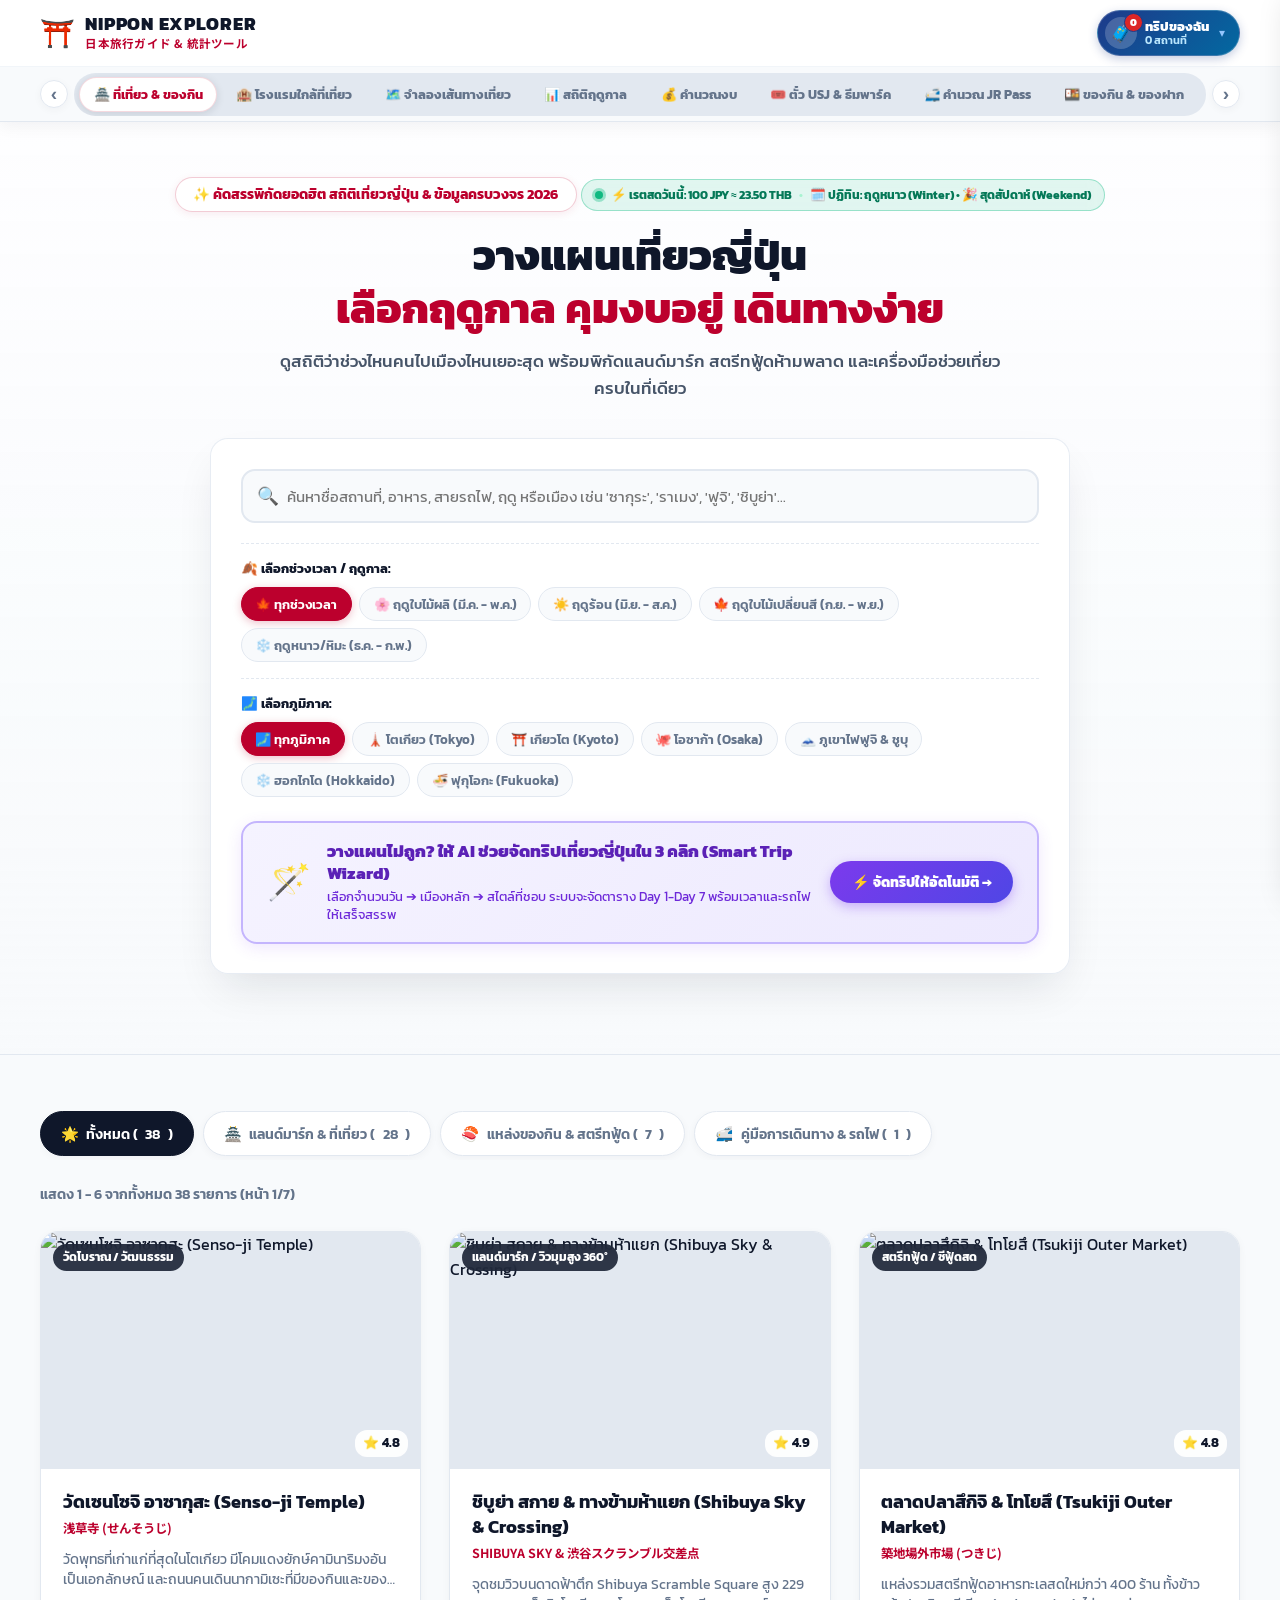
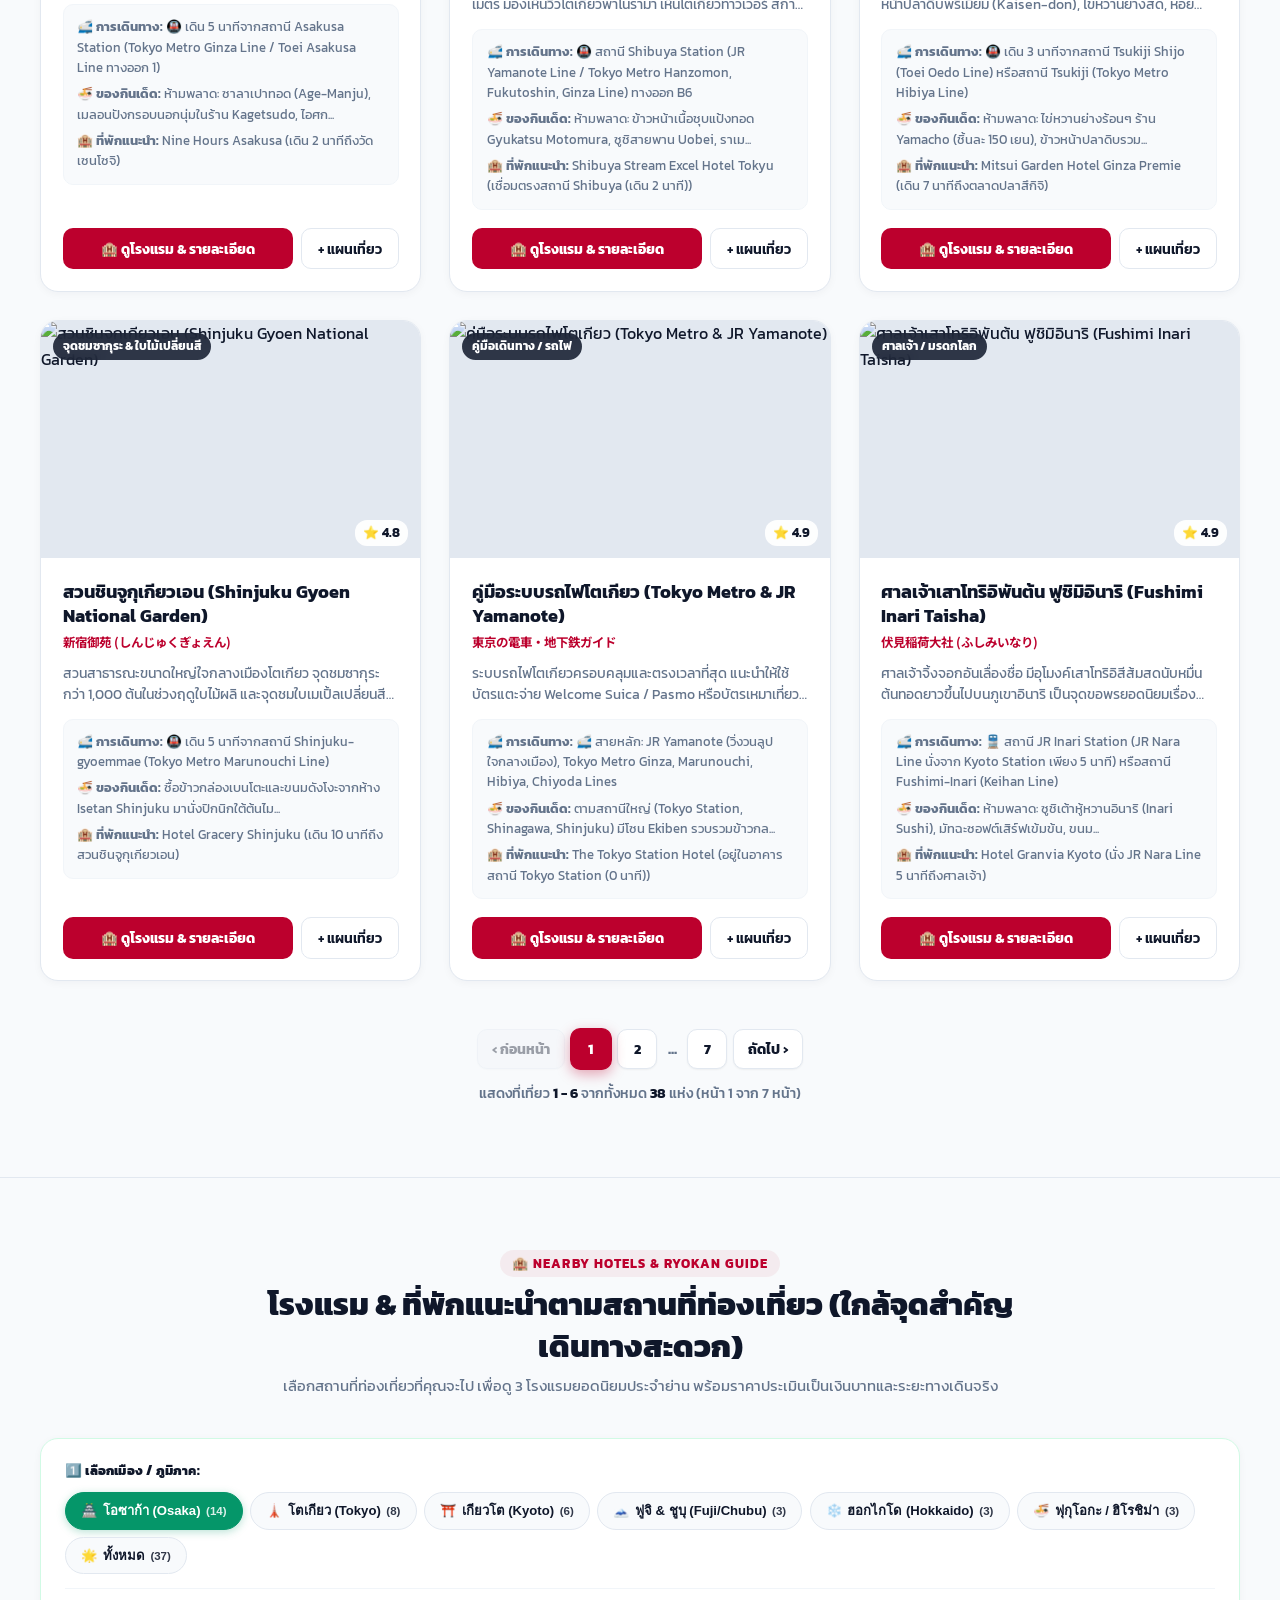
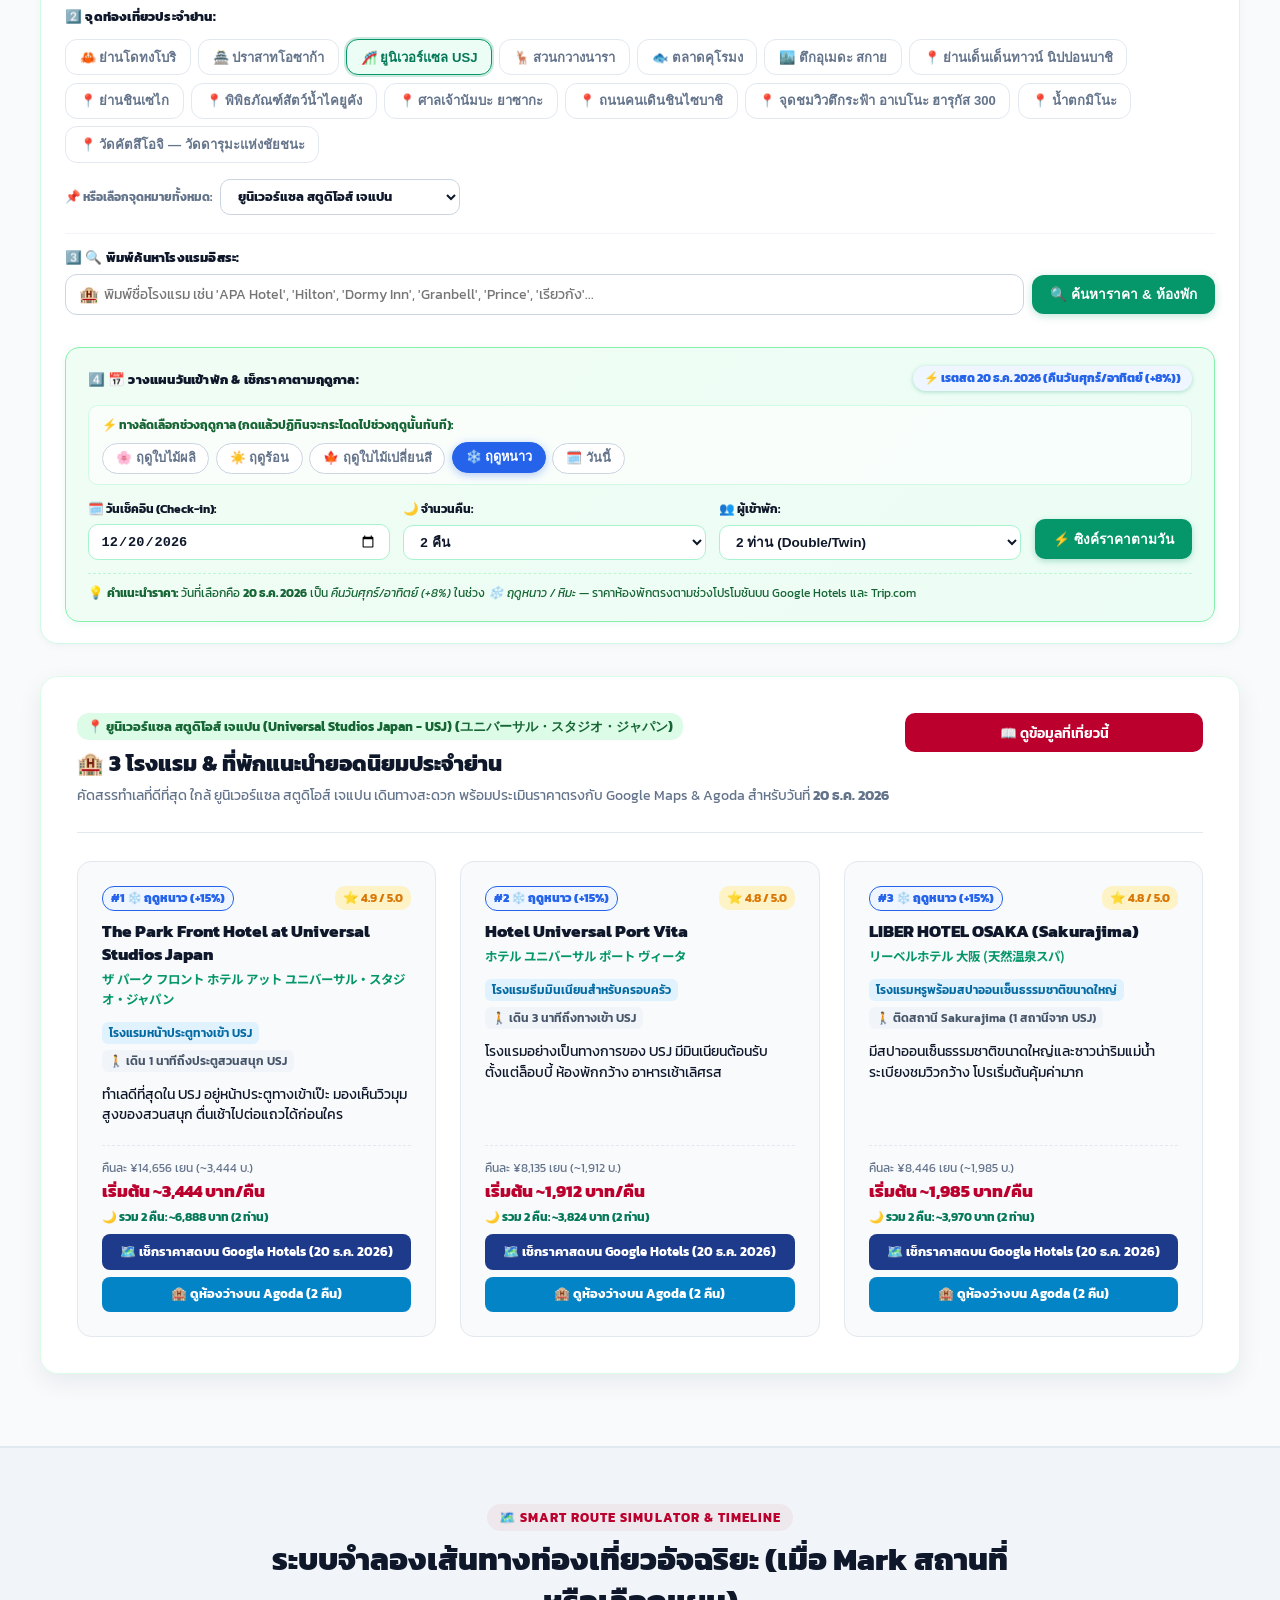
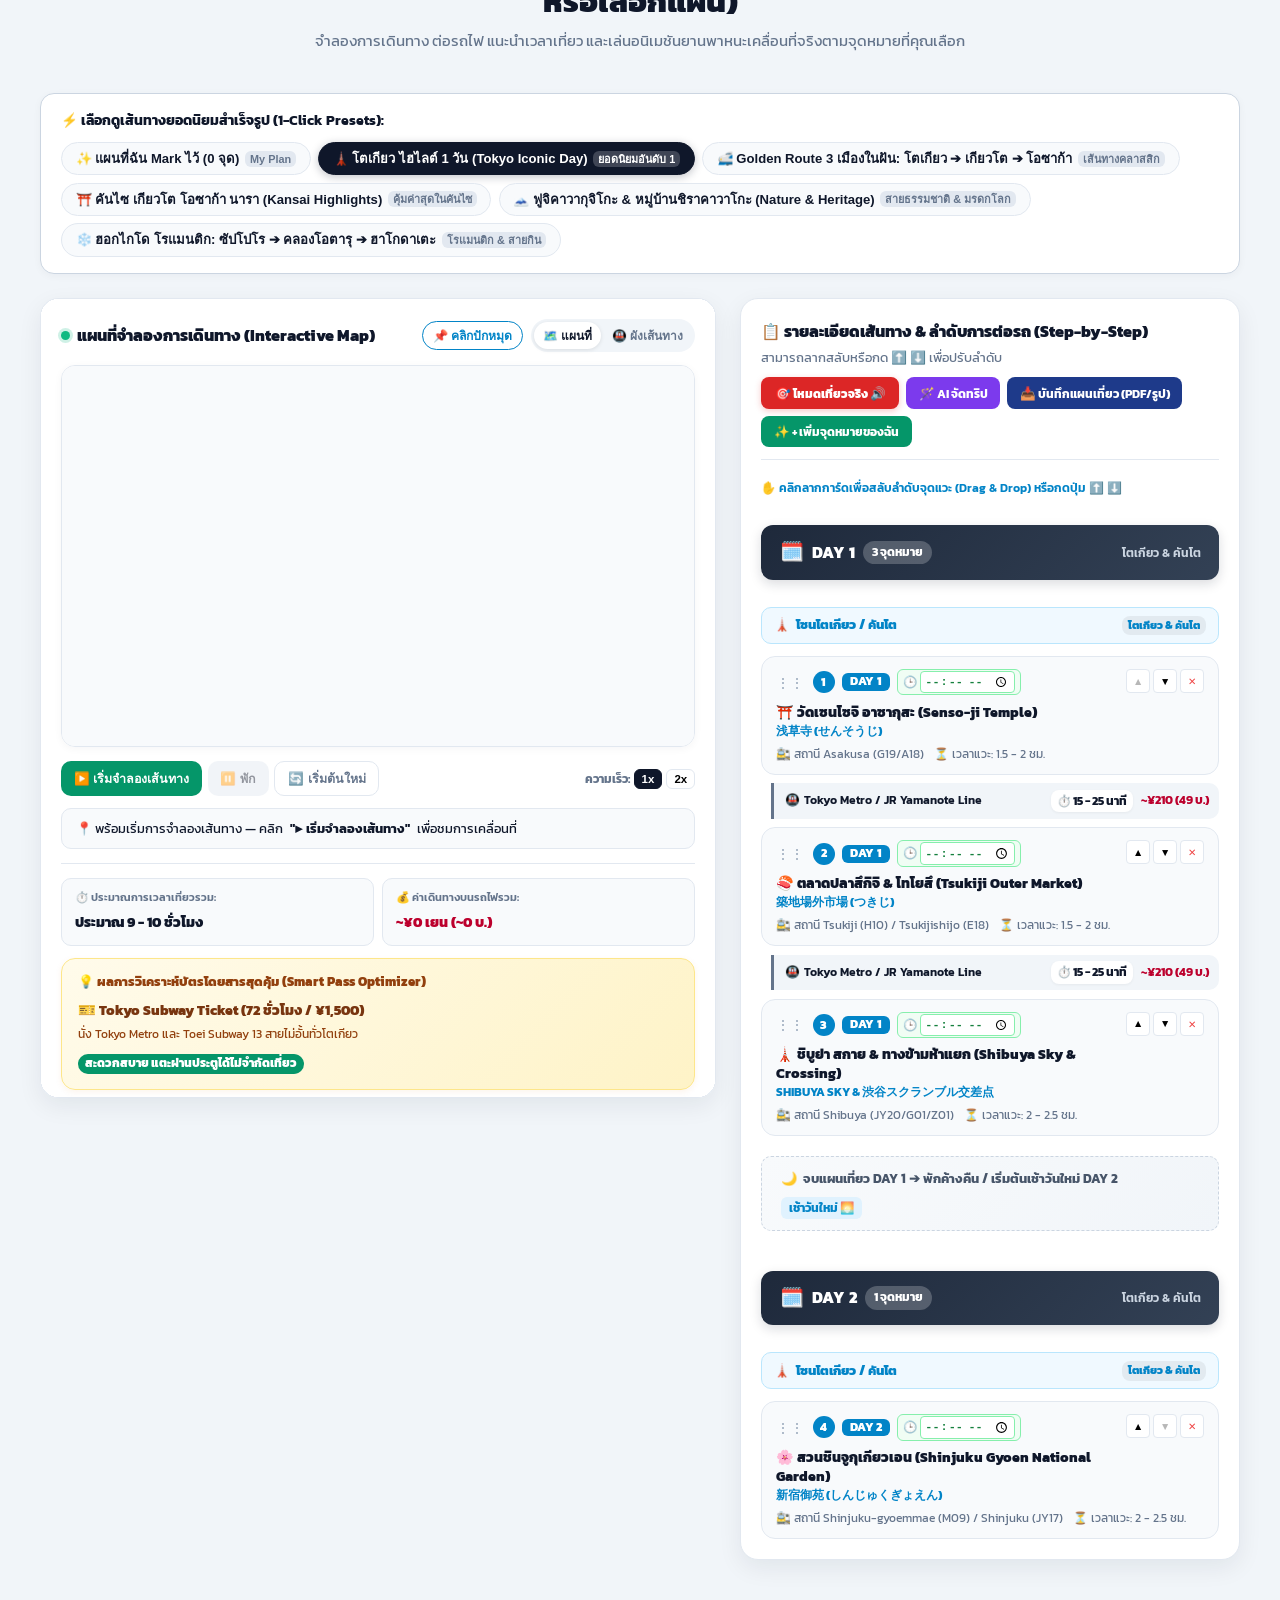
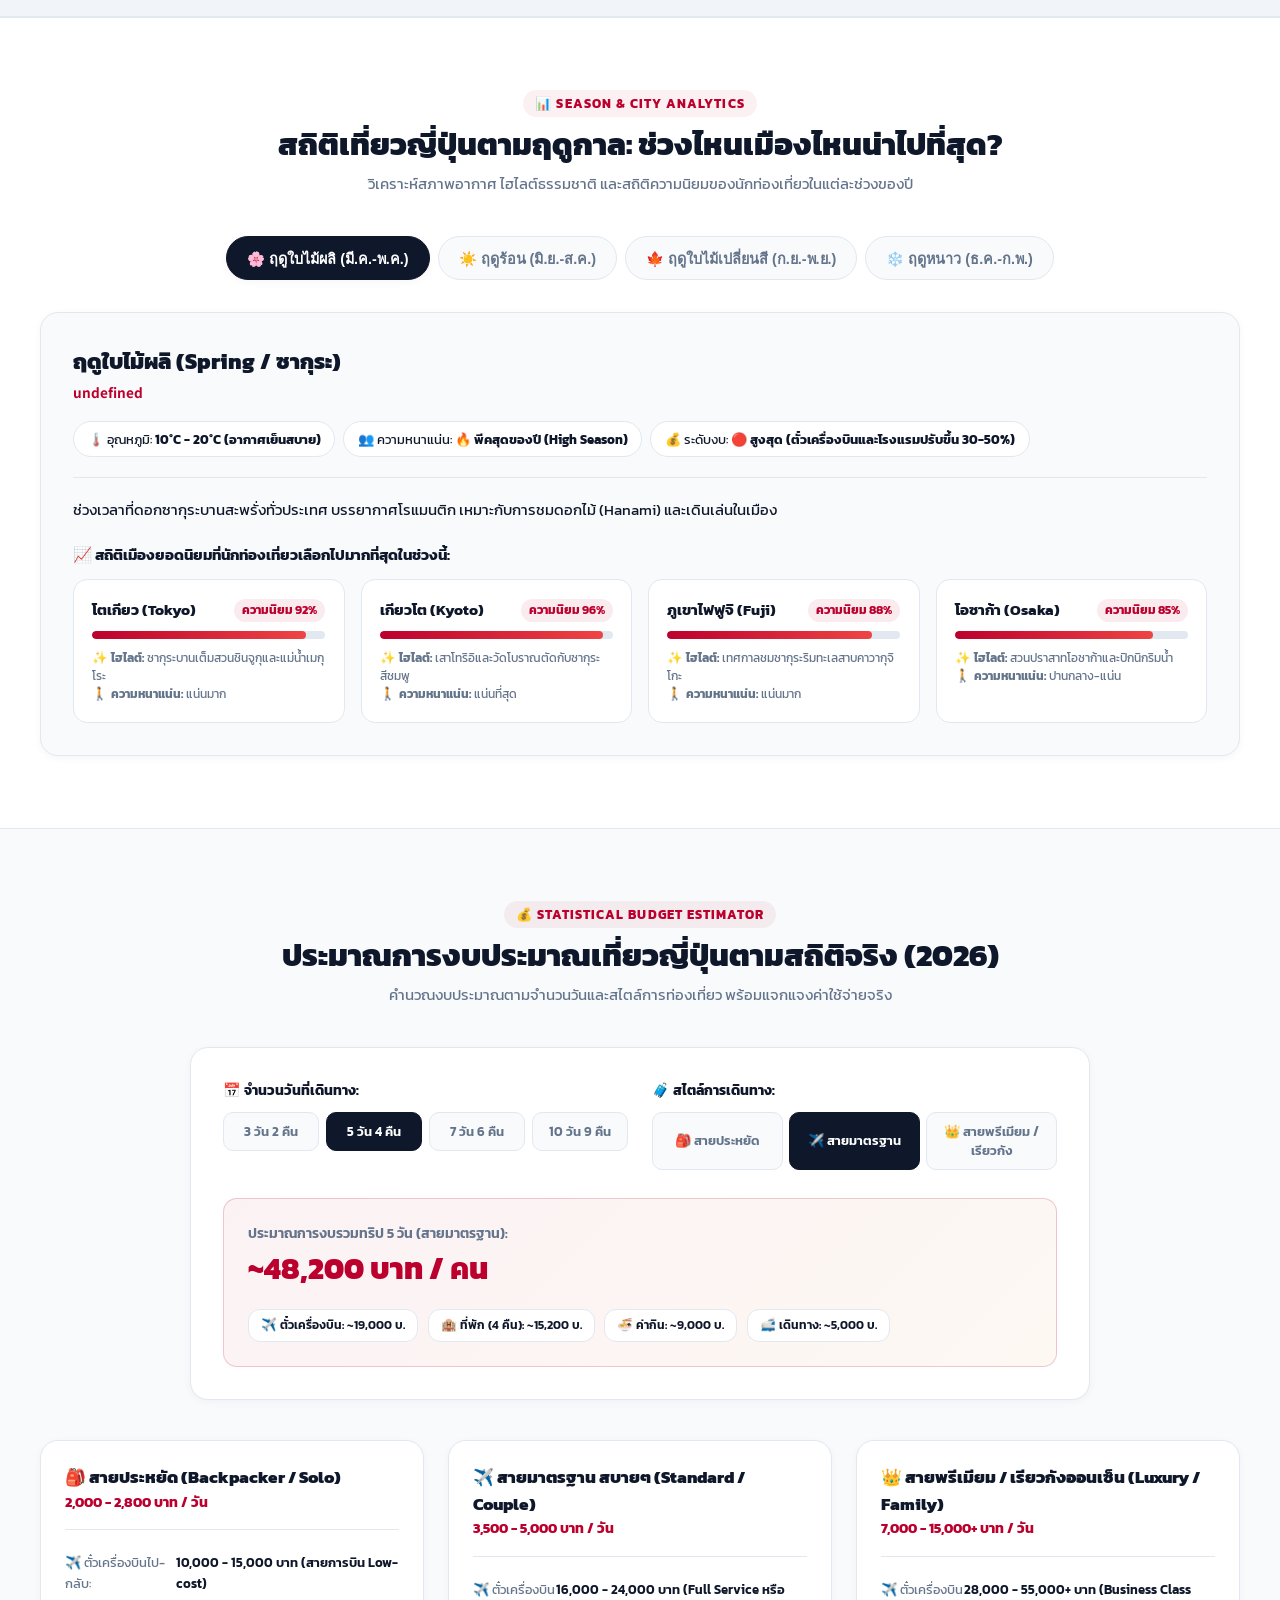
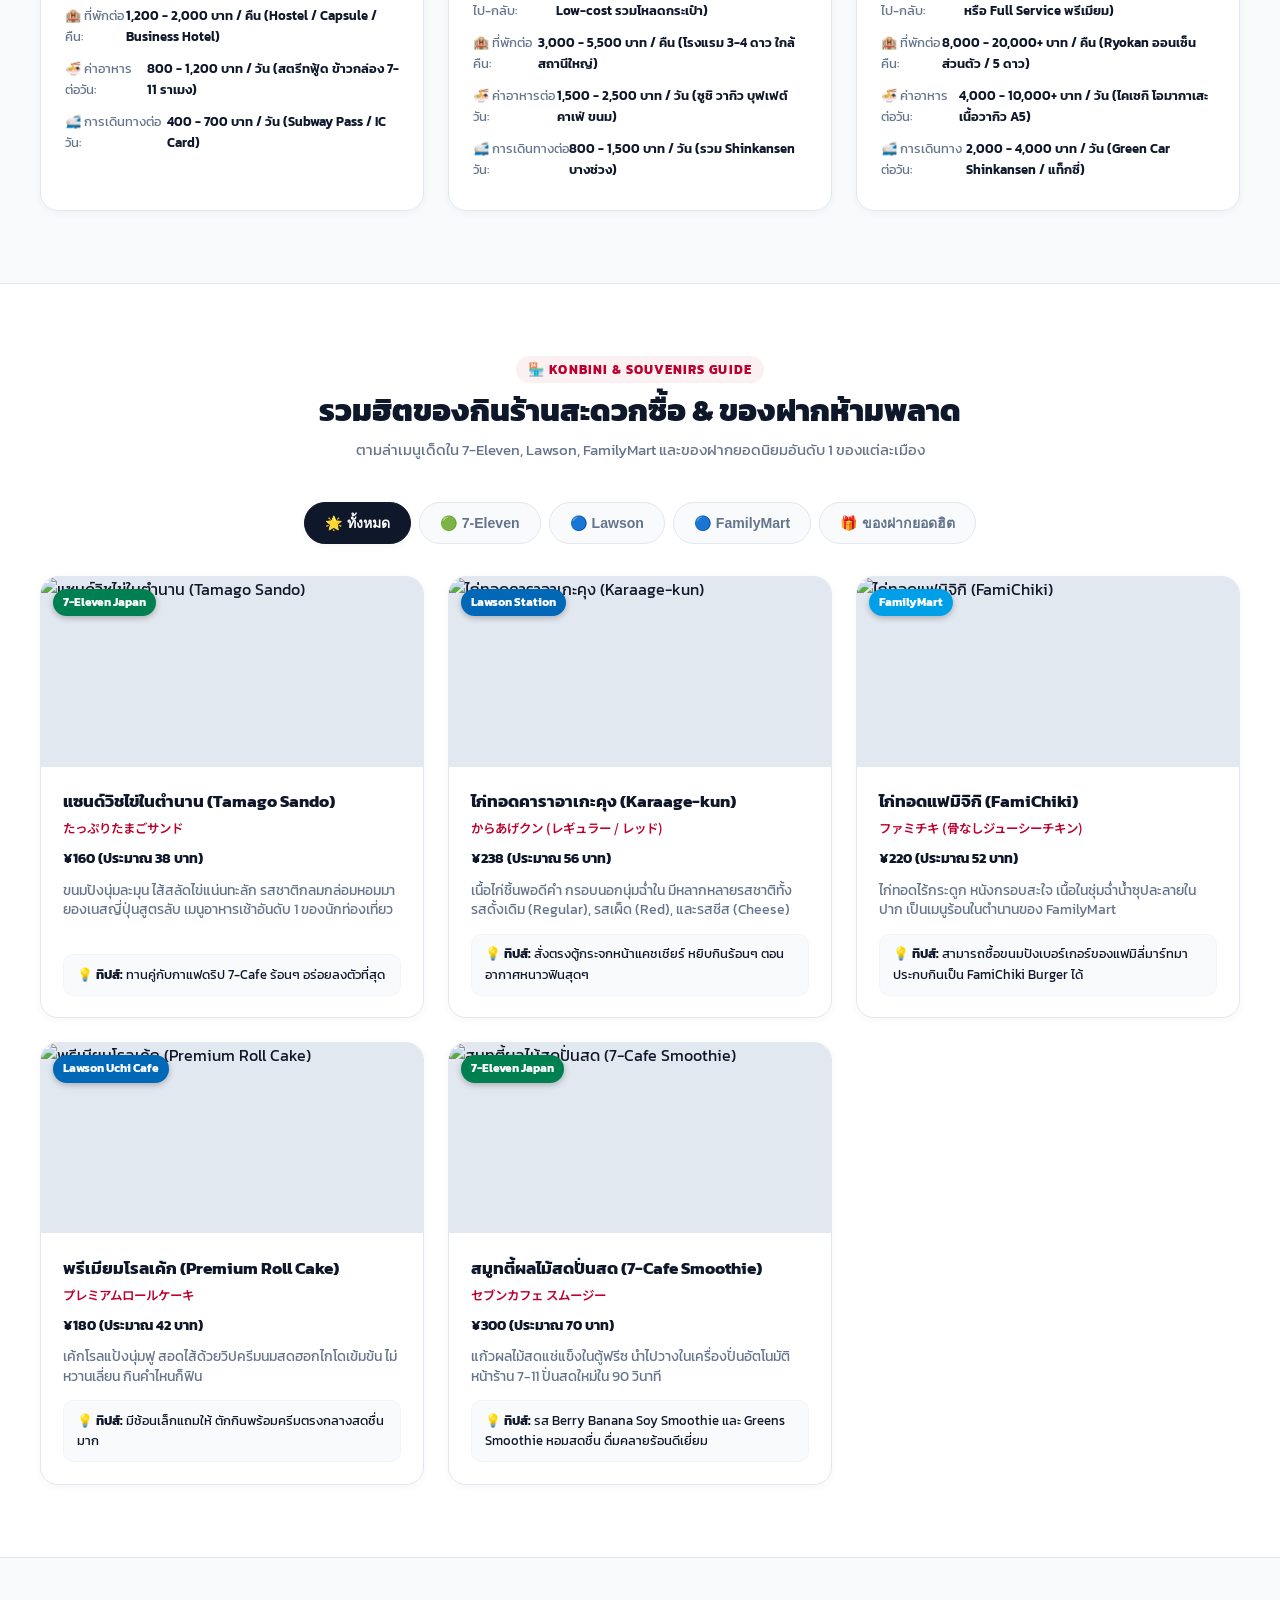
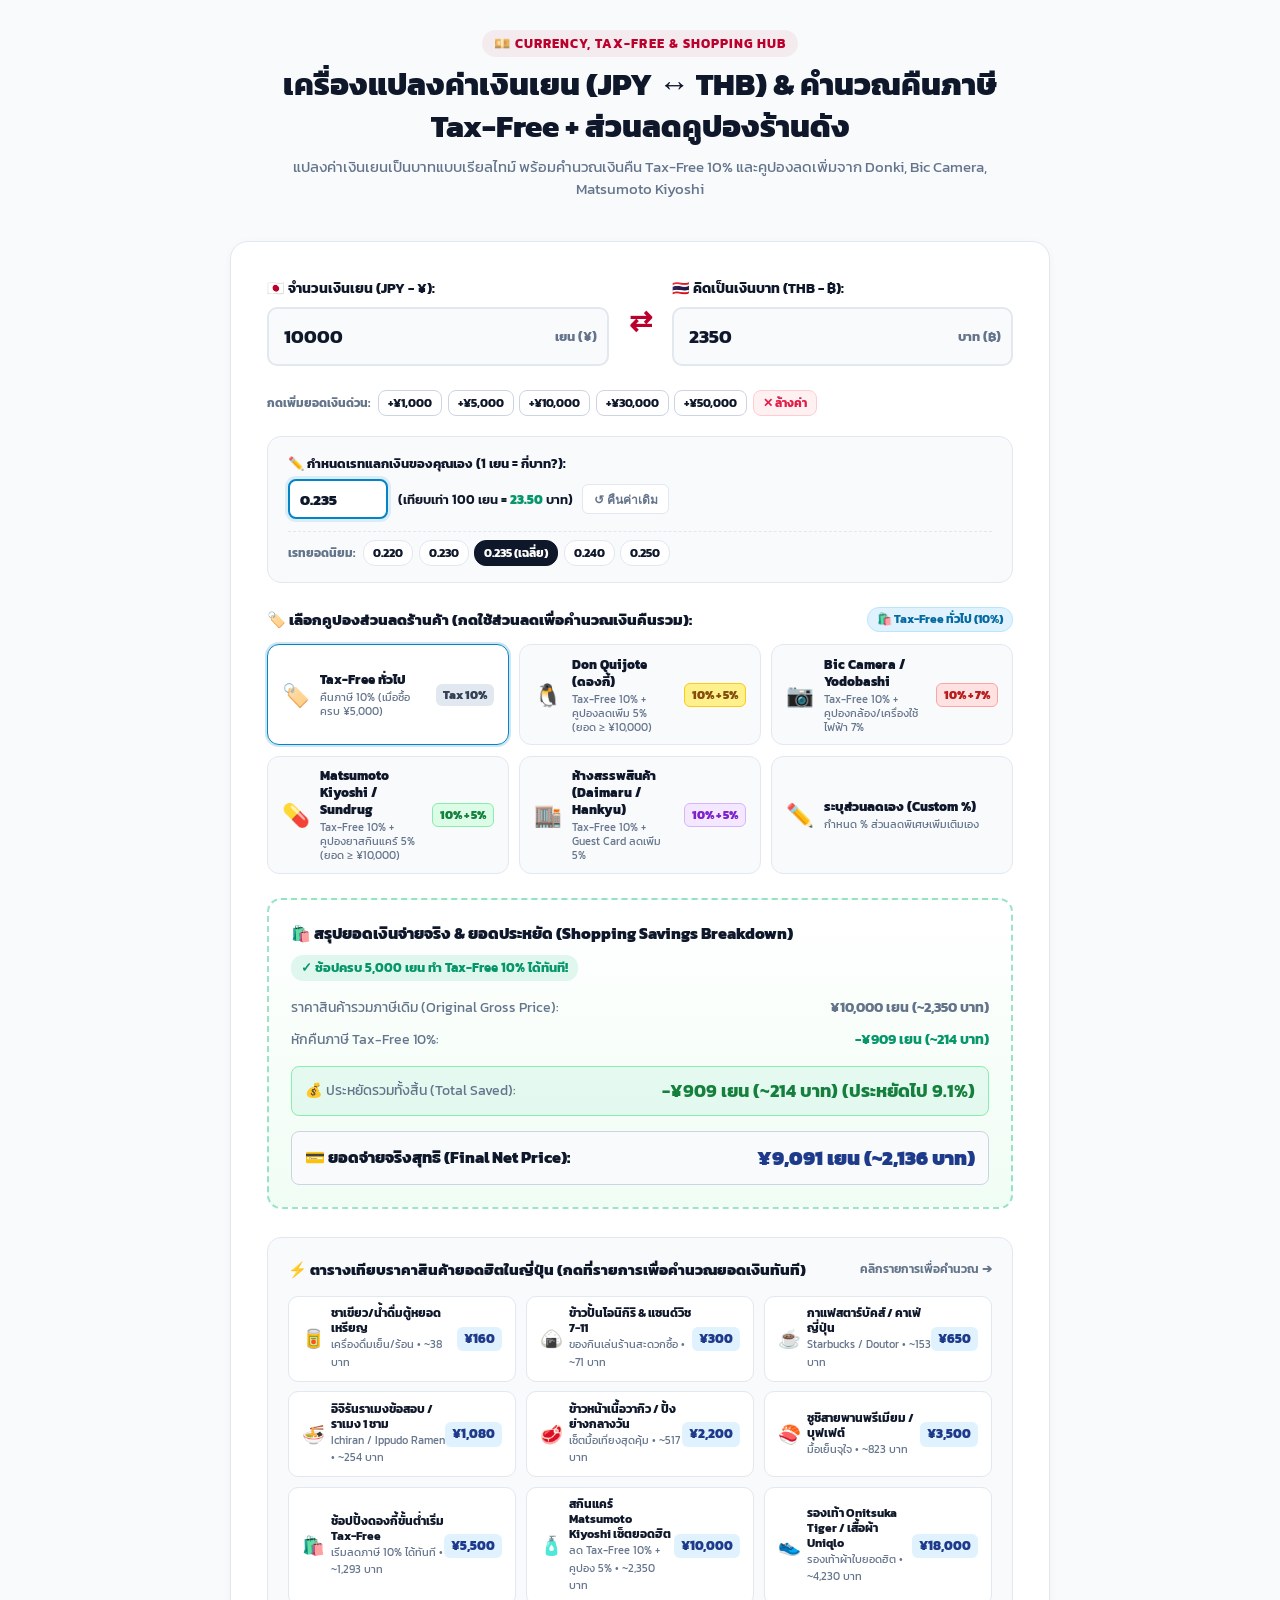
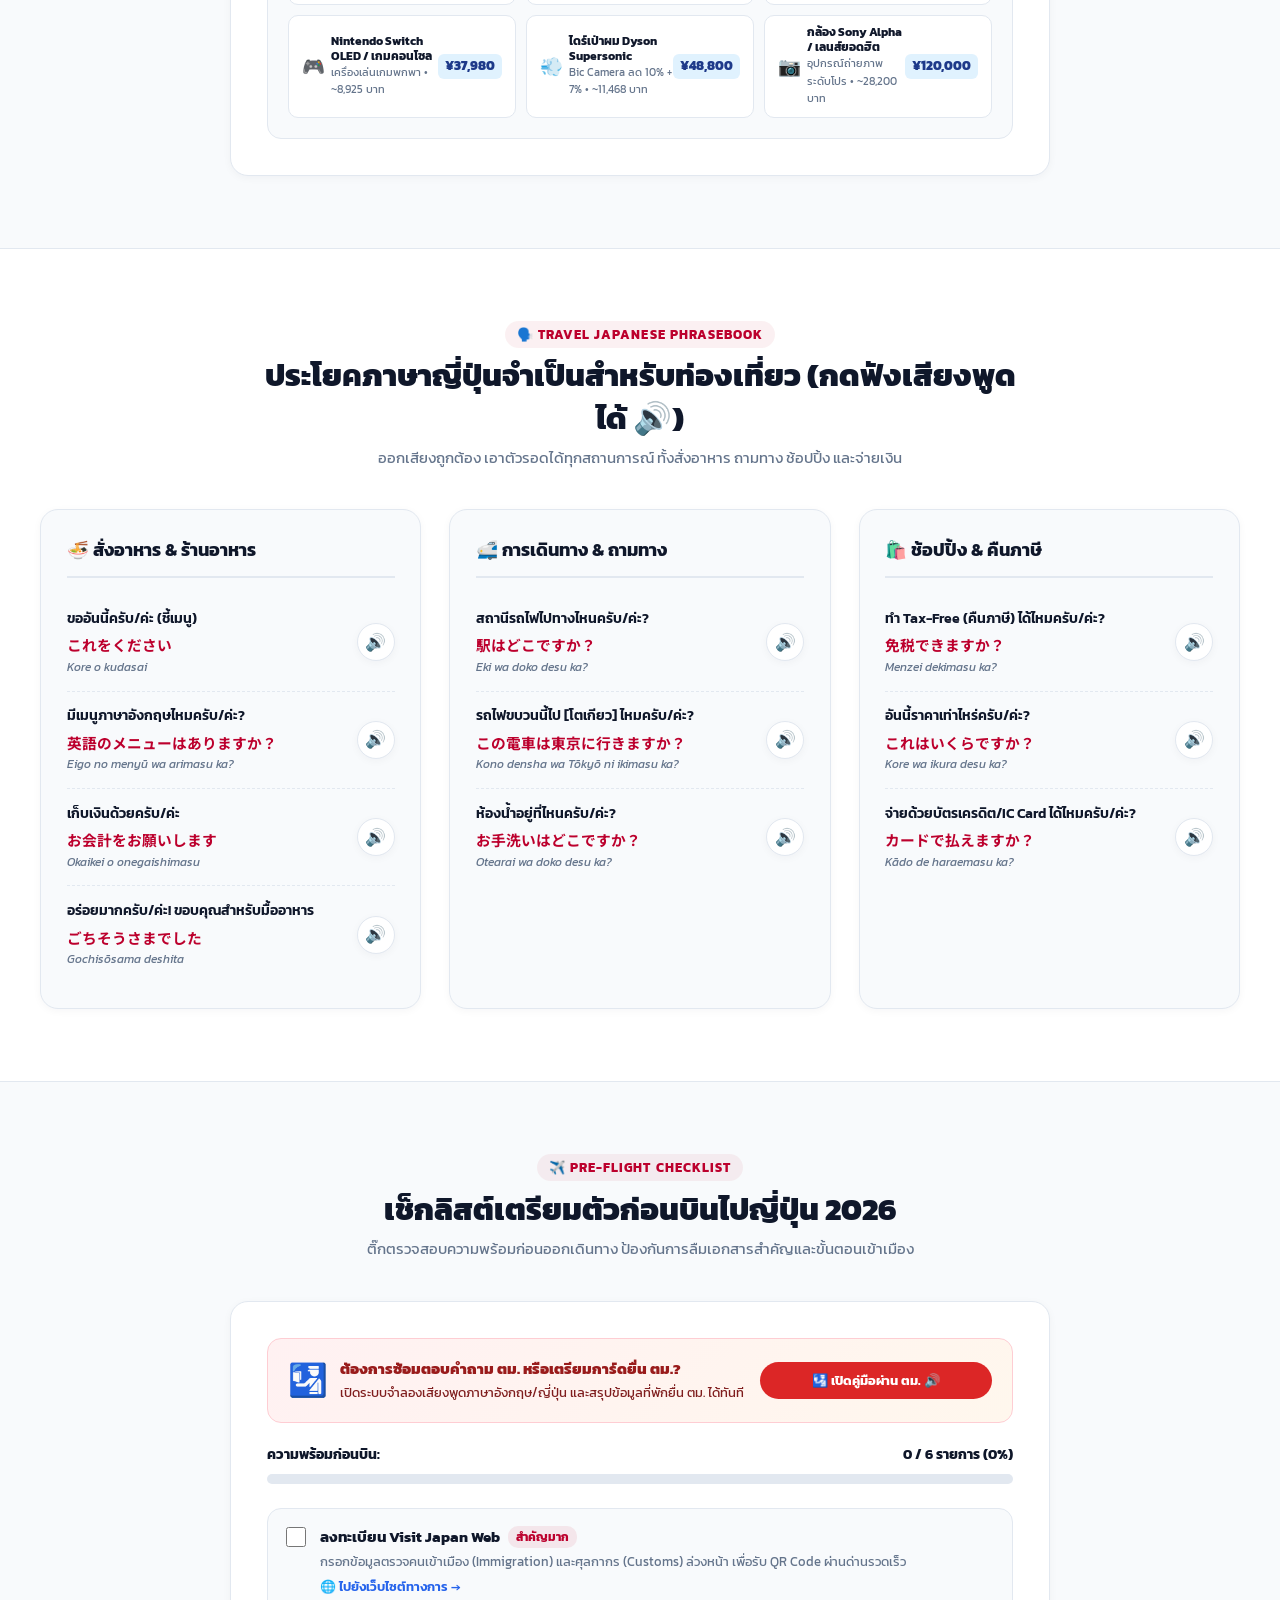
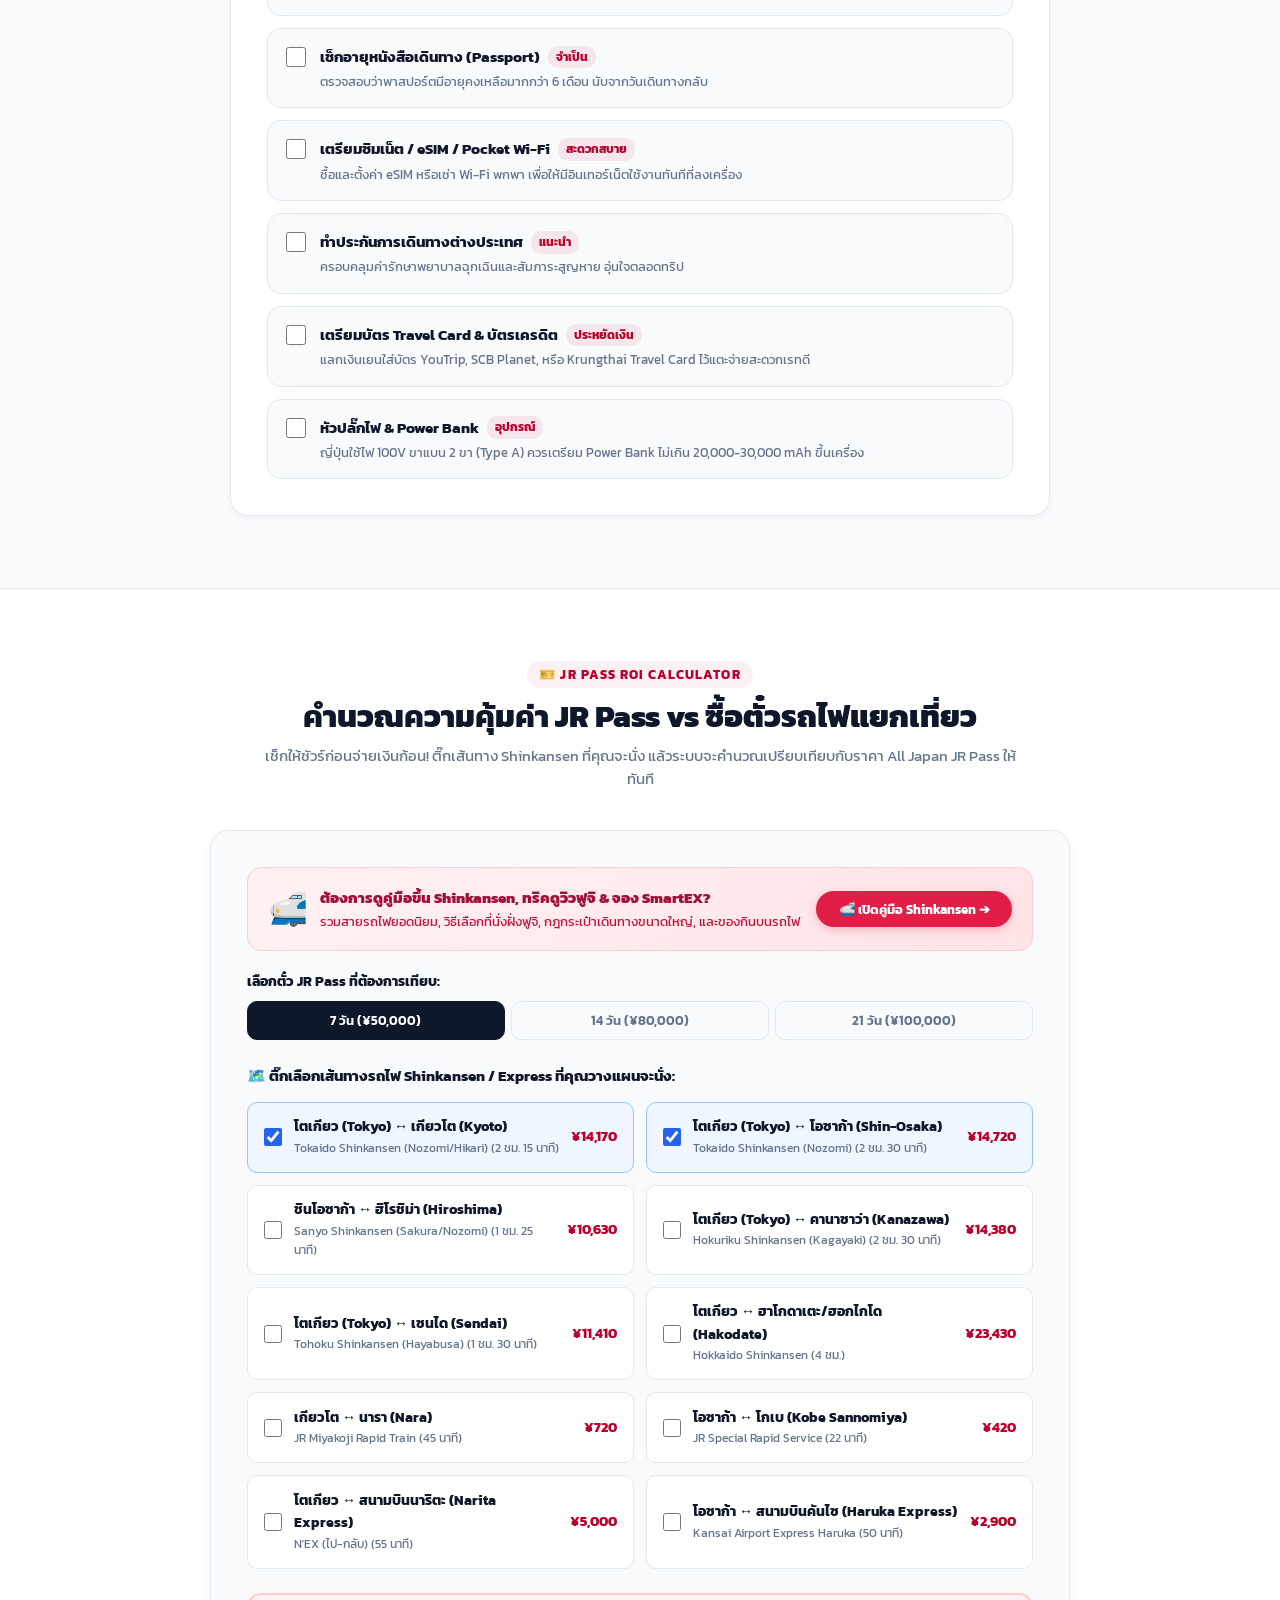
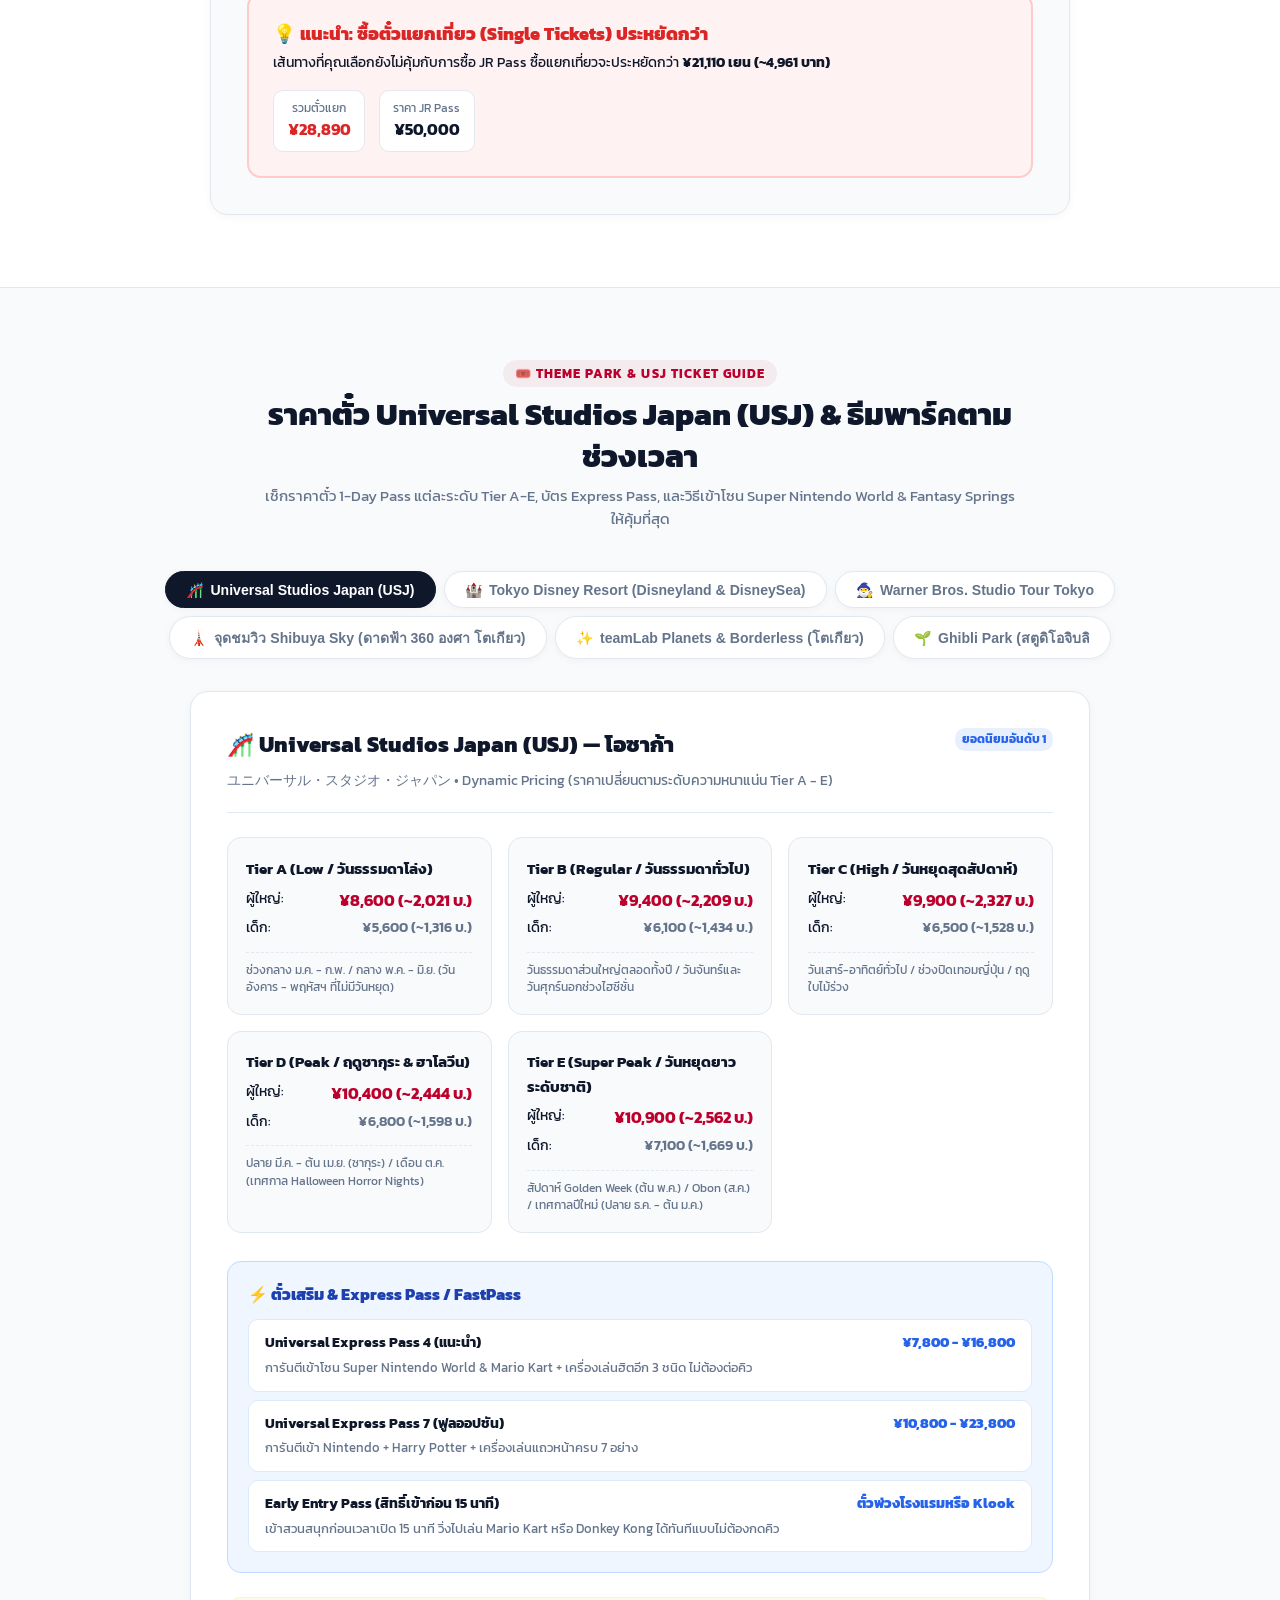
==== commit 2f86d736: "Fix Smart Wizard modal footer button visibility and hotel step label text overflow" ====
--- a/index.html
+++ b/index.html
@@ -215,7 +215,7 @@
         <!-- Tier 4: Unified Smart Travel Date & Season Pricing Hub -->
         <div class="hotel-unified-date-hub">
           <div class="date-hub-header-row">
-            <span class="hotel-step-label">4️⃣ 📅 วางแผนวันเข้าพักจริง & ฤดูกาล (คำนวณราคาตรงกับ Google Hotels & Agoda):</span>
+            <span class="hotel-step-label">4️⃣ 📅 วางแผนวันเข้าพัก & เช็กราคาตามฤดูกาล:</span>
             <span class="date-live-match-badge" id="date-live-match-badge">⚡ เรตสดวันเดินทาง</span>
           </div>
 
@@ -1671,10 +1671,10 @@
         <div class="wizard-summary-preview" id="wizard-summary-preview">
           💡 สรุป: ทริป <strong>5 วัน</strong> • โซน <strong>Tokyo & Kanto</strong> • สไตล์ <strong>ไฮไลต์ & ถ่ายรูป</strong>
         </div>
-        <div style="display: flex; gap: 0.5rem;">
-          <button type="button" class="btn" id="wizard-cancel-btn" style="background: #f1f5f9; color: var(--text-main); font-weight: 700;">ยกเลิก</button>
-          <button type="button" class="btn primary" id="wizard-generate-btn" style="background: linear-gradient(135deg, #7c3aed 0%, #4f46e5 100%); color: white; font-weight: 800; padding: 0.65rem 1.4rem; border-radius: 20px; font-size: 0.92rem; box-shadow: 0 4px 12px rgba(124, 58, 237, 0.35);">
-            ⚡ สร้างแผนเที่ยวนี้เลย!
+        <div class="wizard-footer-actions">
+          <button type="button" class="btn" id="wizard-cancel-btn" style="background: #f1f5f9; color: var(--text-main); font-weight: 700; border-radius: 12px;">ยกเลิก</button>
+          <button type="button" class="btn primary" id="wizard-generate-btn" style="background: linear-gradient(135deg, #7c3aed 0%, #4f46e5 100%); color: white; font-weight: 800; padding: 0.75rem 1.6rem; border-radius: 14px; font-size: 0.95rem; box-shadow: 0 4px 14px rgba(124, 58, 237, 0.4);">
+            ✨ ดำเนินการต่อ & สร้างแผนเที่ยว ➔
           </button>
         </div>
       </div>
@@ -1937,20 +1937,25 @@
 
   <!-- Mobile Floating Quick Dock (Bottom Bar for Touch Users) -->
   <div class="mobile-floating-dock" id="mobile-floating-dock">
-    <button type="button" class="mobile-dock-btn dock-profile-btn" id="mobile-dock-profile-btn" style="background: linear-gradient(135deg, #1e3a8a 0%, #0284c7 100%); color: white; font-weight: 800;">
-      <span>🧳</span> ทริปของฉัน
+    <button type="button" class="mobile-dock-btn dock-profile-btn" id="mobile-dock-profile-btn">
+      <span class="dock-icon">🧳</span>
+      <span class="dock-label">ทริปของฉัน</span>
     </button>
-    <button type="button" class="mobile-dock-btn dock-ontrip-btn" id="mobile-dock-ontrip-btn" style="background: #dc2626; color: white; font-weight: 800;">
-      <span>🎯</span> เที่ยวจริง
+    <button type="button" class="mobile-dock-btn dock-ontrip-btn" id="mobile-dock-ontrip-btn">
+      <span class="dock-icon">🎯<span class="dock-live-dot"></span></span>
+      <span class="dock-label">เที่ยวจริง</span>
     </button>
-    <button type="button" class="mobile-dock-btn dock-wizard-btn" id="mobile-dock-wizard-btn" style="background: #7c3aed; color: white; font-weight: 800;">
-      <span>🪄</span> จัดทริป AI
+    <button type="button" class="mobile-dock-btn dock-wizard-btn" id="mobile-dock-wizard-btn">
+      <span class="dock-icon">🪄</span>
+      <span class="dock-label">จัดทริป AI</span>
     </button>
     <button type="button" class="mobile-dock-btn dock-plan-btn" id="mobile-dock-plan-btn">
-      <span>📋</span> แผน (<span id="mobile-dock-badge">0</span>)
+      <span class="dock-icon">📋<span class="dock-count-badge" id="mobile-dock-badge">0</span></span>
+      <span class="dock-label">แผนเที่ยว</span>
     </button>
     <button type="button" class="mobile-dock-btn dock-top-btn" id="mobile-dock-top-btn" title="กลับขึ้นด้านบน">
-      <span>⬆️</span>
+      <span class="dock-icon">⬆️</span>
+      <span class="dock-label">ขึ้นบน</span>
     </button>
   </div>
 
--- a/style.css
+++ b/style.css
@@ -812,12 +812,13 @@
 }
 
 .hotel-step-label {
-  font-size: 0.82rem;
+  font-size: 0.84rem;
   font-weight: 800;
   color: var(--primary-navy);
-  white-space: nowrap;
   letter-spacing: 0.2px;
-  flex-shrink: 0;
+  white-space: normal;
+  line-height: 1.35;
+  word-break: break-word;
 }
 
 .hotel-region-pills {
@@ -6418,71 +6419,123 @@
 .mobile-floating-dock {
   display: none;
   position: fixed;
-  bottom: 1.15rem;
-  left: 50%;
-  transform: translate(-50%, 0);
-  background: rgba(15, 23, 42, 0.94);
-  backdrop-filter: blur(16px);
-  -webkit-backdrop-filter: blur(16px);
-  border: 1px solid rgba(255, 255, 255, 0.15);
-  border-radius: 30px;
-  padding: 5px 8px;
-  gap: 6px;
-  align-items: center;
-  box-shadow: 0 10px 25px rgba(0, 0, 0, 0.4);
+  bottom: 0;
+  left: 0;
+  right: 0;
+  width: 100%;
+  background: rgba(15, 23, 42, 0.95);
+  backdrop-filter: blur(20px);
+  -webkit-backdrop-filter: blur(20px);
+  border-top: 1px solid rgba(255, 255, 255, 0.12);
+  padding: 6px 4px calc(6px + env(safe-area-inset-bottom, 0px));
+  box-shadow: 0 -4px 20px rgba(0, 0, 0, 0.35);
   z-index: 999;
   transition: transform 0.3s cubic-bezier(0.4, 0, 0.2, 1), opacity 0.25s ease;
   will-change: transform;
 }
 
 @media (max-width: 768px) {
+  body {
+    padding-bottom: calc(65px + env(safe-area-inset-bottom, 0px));
+  }
+
   .mobile-floating-dock {
     display: flex;
+    justify-content: space-around;
+    align-items: center;
+    gap: 2px;
   }
 }
 
 .mobile-floating-dock.dock-hidden {
-  transform: translate(-50%, 150%) !important;
+  transform: translateY(100%) !important;
   opacity: 0;
   pointer-events: none;
 }
 
 .mobile-dock-btn {
-  background: rgba(255, 255, 255, 0.12);
+  flex: 1;
+  min-width: 0;
+  background: transparent;
+  color: #94a3b8;
+  border: none;
+  padding: 4px 2px;
+  border-radius: 10px;
+  cursor: pointer;
+  display: flex;
+  flex-direction: column;
+  align-items: center;
+  justify-content: center;
+  gap: 2px;
+  transition: all 0.15s ease;
+  -webkit-tap-highlight-color: transparent;
+  user-select: none;
+}
+
+.mobile-dock-btn:active {
+  transform: scale(0.92);
+  background: rgba(255, 255, 255, 0.08);
+}
+
+.mobile-dock-btn .dock-icon {
+  font-size: 1.25rem;
+  line-height: 1;
+  position: relative;
+  display: inline-flex;
+  align-items: center;
+  justify-content: center;
+}
+
+.mobile-dock-btn .dock-label {
+  font-size: 0.68rem;
+  font-weight: 700;
+  color: #cbd5e1;
+  white-space: nowrap;
+  letter-spacing: -0.2px;
+}
+
+/* Specific button styles & active accents */
+.mobile-dock-btn.dock-profile-btn .dock-label {
+  color: #60a5fa;
+}
+
+.mobile-dock-btn.dock-ontrip-btn .dock-label {
+  color: #f87171;
+}
+
+.mobile-dock-btn.dock-wizard-btn .dock-label {
+  color: #c084fc;
+}
+
+.mobile-dock-btn.dock-plan-btn .dock-label {
+  color: #38bdf8;
+}
+
+.dock-count-badge {
+  position: absolute;
+  top: -4px;
+  right: -8px;
+  background: #ef4444;
   color: white;
-  border: 1px solid rgba(255, 255, 255, 0.18);
-  padding: 0.45rem 0.85rem;
-  border-radius: 20px;
-  font-size: 0.78rem;
-  font-weight: 700;
-  cursor: pointer;
-  display: inline-flex;
-  align-items: center;
-  gap: 4px;
-  white-space: nowrap;
-  transition: all 0.15s ease;
-}
-
-.mobile-dock-btn:active {
-  transform: scale(0.96);
-}
-
-.mobile-dock-btn.dock-imm-btn {
-  background: #dc2626;
-  border-color: #ef4444;
-  color: white;
-}
-
-.mobile-dock-btn.dock-plan-btn {
-  background: #0284c7;
-  border-color: #38bdf8;
-  color: white;
-}
-
-.mobile-dock-btn.dock-top-btn {
-  background: rgba(255, 255, 255, 0.15);
-  padding: 0.45rem 0.6rem;
+  font-size: 0.62rem;
+  font-weight: 800;
+  padding: 1px 5px;
+  border-radius: 10px;
+  min-width: 15px;
+  text-align: center;
+  border: 1.5px solid #0f172a;
+}
+
+.dock-live-dot {
+  position: absolute;
+  top: -2px;
+  right: -4px;
+  width: 7px;
+  height: 7px;
+  background: #ef4444;
   border-radius: 50%;
+  border: 1.5px solid #0f172a;
+  animation: livePulse 1.5s infinite ease-in-out;
 }
 
 /* ================= Pocket Itinerary Export Hub & Sheet ================= */
@@ -7288,23 +7341,70 @@
   box-shadow: 0 6px 18px rgba(124, 58, 237, 0.5);
 }
 
+@media (max-width: 768px) {
+  .smart-wizard-hero-card {
+    flex-direction: column;
+    align-items: stretch;
+    padding: 1rem 1.15rem;
+    gap: 0.85rem;
+    margin-top: 1rem;
+    text-align: left;
+  }
+
+  .wizard-hero-left {
+    align-items: flex-start;
+    gap: 0.75rem;
+  }
+
+  .wizard-wand-icon {
+    font-size: 1.8rem;
+    margin-top: 2px;
+  }
+
+  .wizard-hero-title {
+    font-size: 0.96rem;
+    line-height: 1.35;
+  }
+
+  .wizard-hero-desc {
+    font-size: 0.78rem;
+    line-height: 1.4;
+    margin-top: 4px;
+  }
+
+  .btn-wizard-launch {
+    width: 100%;
+    display: flex;
+    align-items: center;
+    justify-content: center;
+    padding: 0.72rem 1.2rem;
+    font-size: 0.92rem;
+    border-radius: 12px;
+    box-sizing: border-box;
+  }
+}
+
 /* ================= Smart Wizard Modal ================= */
 .wizard-modal-box {
   max-width: 780px;
   width: 95%;
+  max-height: 92vh;
   background: white;
   border-radius: 20px;
   overflow: hidden;
   box-shadow: 0 20px 40px rgba(0, 0, 0, 0.2);
+  display: flex;
+  flex-direction: column;
 }
 
 .wizard-modal-header {
-  padding: 1.25rem 1.75rem;
+  padding: 1.15rem 1.5rem;
   background: linear-gradient(135deg, #f5f3ff 0%, #ede9fe 100%);
   border-bottom: 1px solid #ddd6fe;
   display: flex;
   justify-content: space-between;
   align-items: center;
+  flex-shrink: 0;
 }
 
 .wizard-close-btn {
@@ -7330,12 +7430,14 @@
 }
 
 .wizard-steps-container {
-  padding: 1.5rem 1.75rem;
+  padding: 1.25rem 1.5rem;
   display: flex;
   flex-direction: column;
-  gap: 1.25rem;
-  max-height: 65vh;
+  gap: 1.15rem;
+  flex: 1;
+  min-height: 0;
   overflow-y: auto;
+  -webkit-overflow-scrolling: touch;
 }
 
 .wizard-step-card {
@@ -7426,23 +7528,90 @@
 }
 
 .wizard-modal-footer {
-  padding: 1rem 1.75rem;
+  padding: 0.85rem 1.5rem;
   background: #f8fafc;
   border-top: 1px solid #e2e8f0;
   display: flex;
   justify-content: space-between;
   align-items: center;
-  gap: 1rem;
-  flex-wrap: wrap;
+  gap: 0.85rem;
+  flex-shrink: 0;
 }
 
 .wizard-summary-preview {
-  font-size: 0.85rem;
+  font-size: 0.84rem;
   color: #475569;
+  flex: 1;
 }
 
 .wizard-summary-preview strong {
   color: #7c3aed;
+}
+
+.wizard-footer-actions {
+  display: flex;
+  gap: 0.5rem;
+  align-items: center;
+}
+
+@media (max-width: 640px) {
+  .wizard-modal-box {
+    width: 96%;
+    max-height: 94vh;
+    border-radius: 16px;
+  }
+
+  .wizard-modal-header {
+    padding: 0.9rem 1.15rem;
+  }
+
+  .wizard-steps-container {
+    padding: 0.9rem 1.15rem;
+    gap: 0.85rem;
+  }
+
+  .wizard-step-card {
+    padding: 0.85rem 1rem;
+  }
+
+  .wizard-options-grid {
+    grid-template-columns: 1fr;
+    gap: 0.5rem;
+  }
+
+  .wizard-modal-footer {
+    flex-direction: column;
+    align-items: stretch;
+    padding: 0.75rem 1rem;
+    gap: 0.55rem;
+  }
+
+  .wizard-summary-preview {
+    font-size: 0.76rem;
+    line-height: 1.35;
+    text-align: center;
+  }
+
+  .wizard-footer-actions {
+    width: 100%;
+    display: flex;
+    gap: 0.45rem;
+  }
+
+  #wizard-generate-btn {
+    flex: 1;
+    display: flex;
+    align-items: center;
+    justify-content: center;
+    padding: 0.75rem 1rem !important;
+    font-size: 0.92rem !important;
+    border-radius: 12px !important;
+  }
+
+  #wizard-cancel-btn {
+    padding: 0.75rem 0.9rem !important;
+    border-radius: 12px !important;
+  }
 }
 
 /* ================= On-Trip Live Travel Mode ================= */
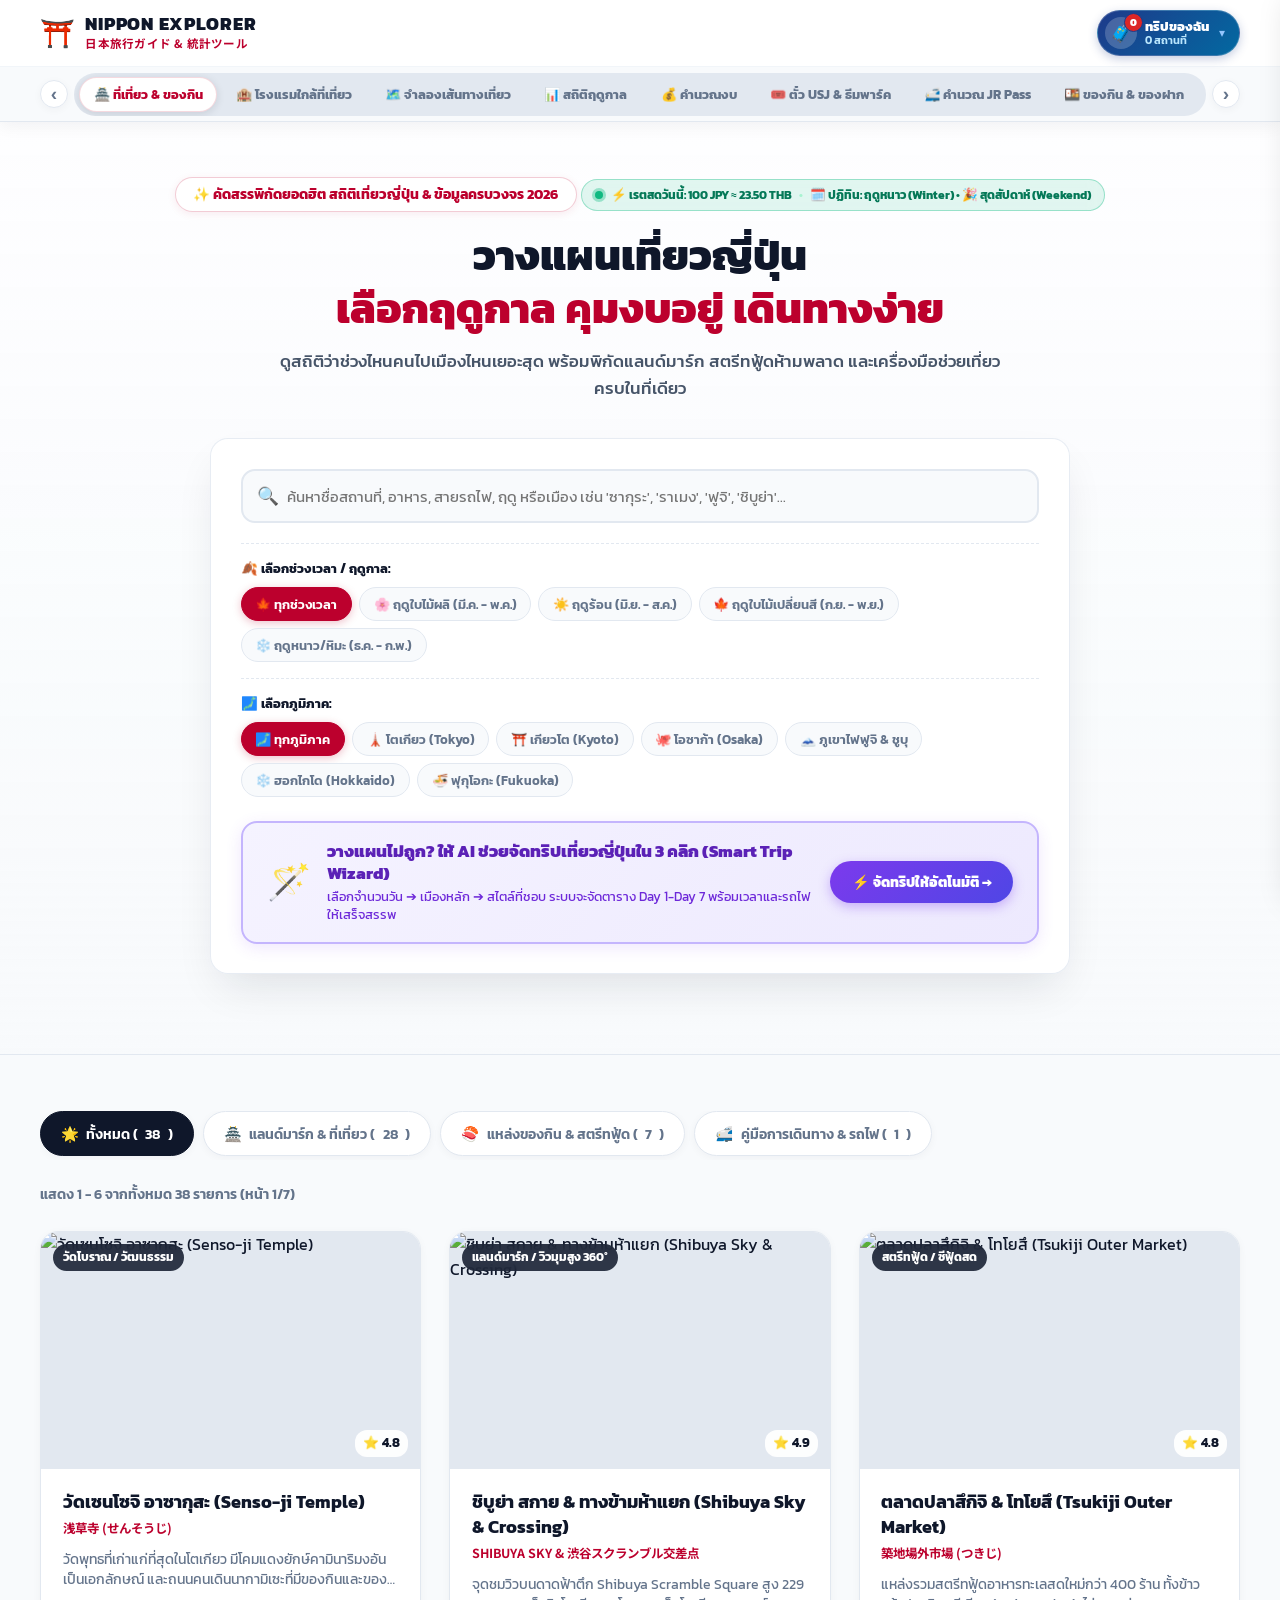
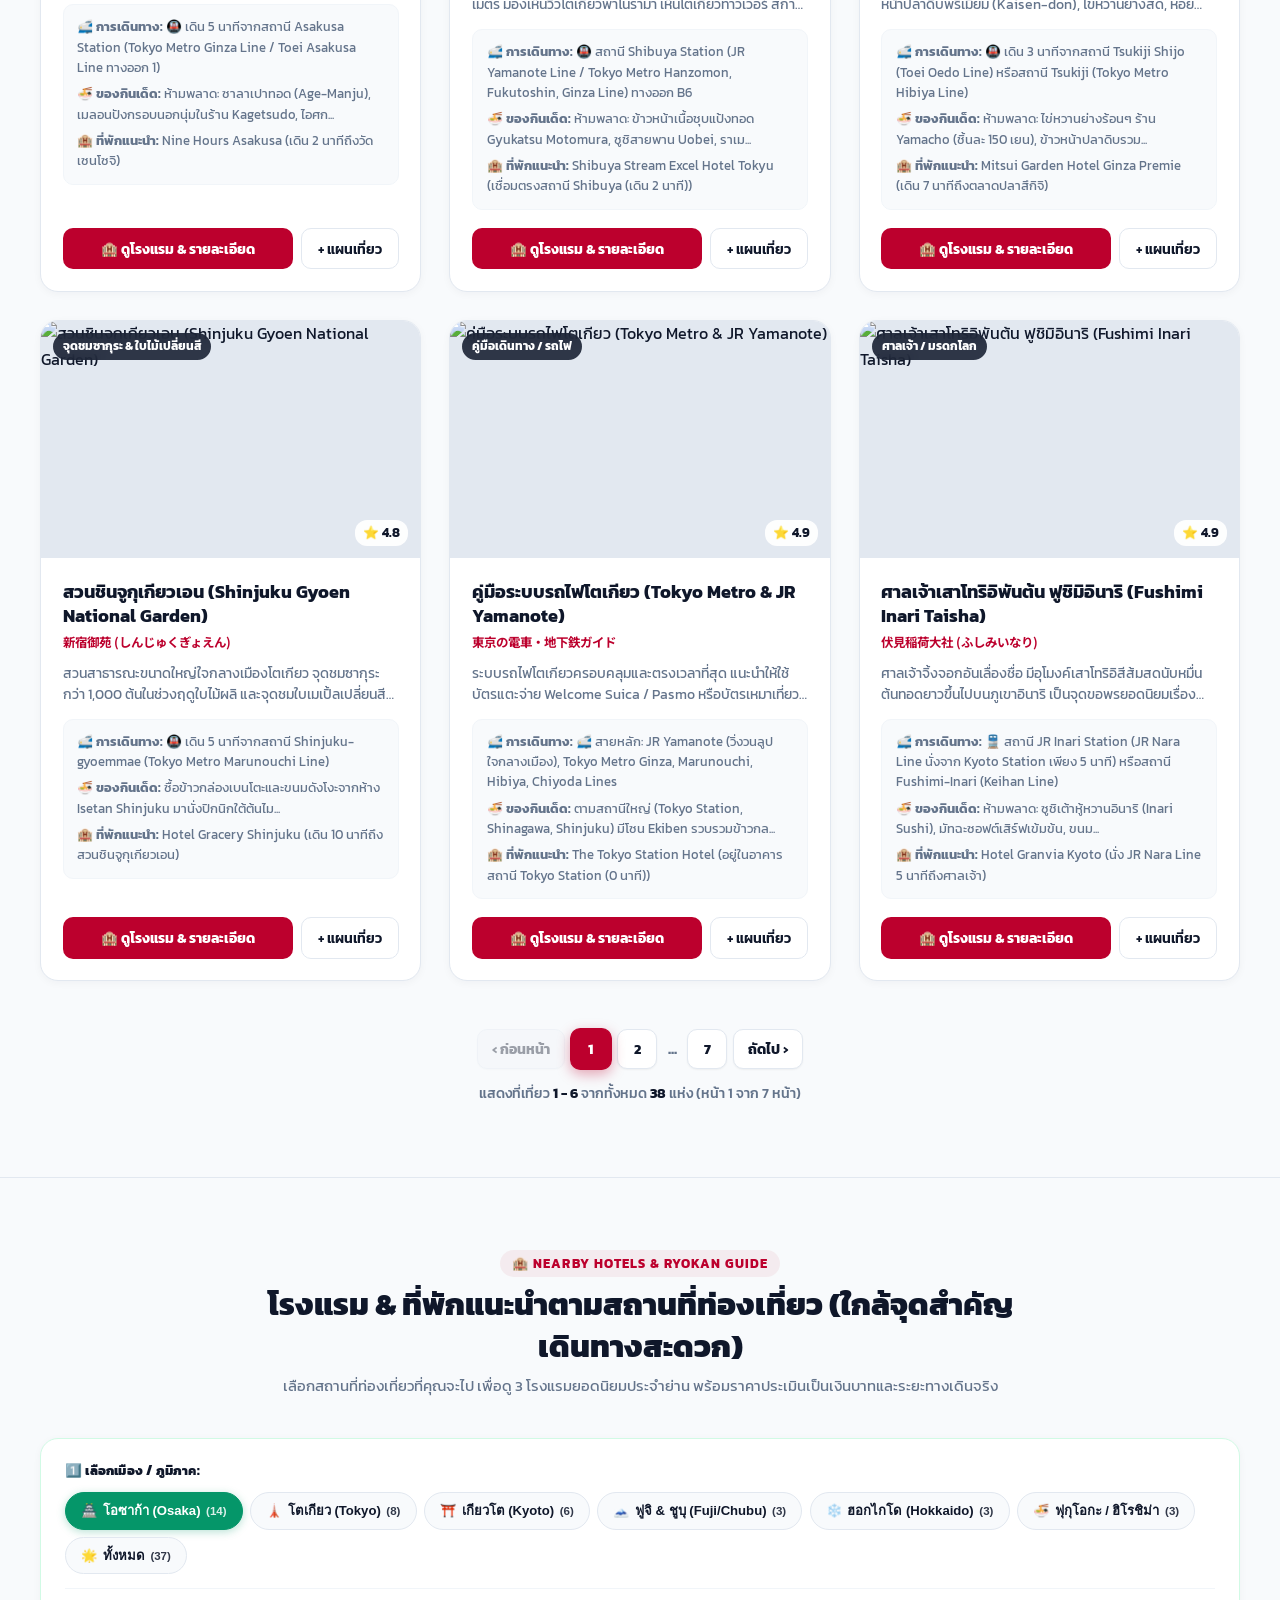
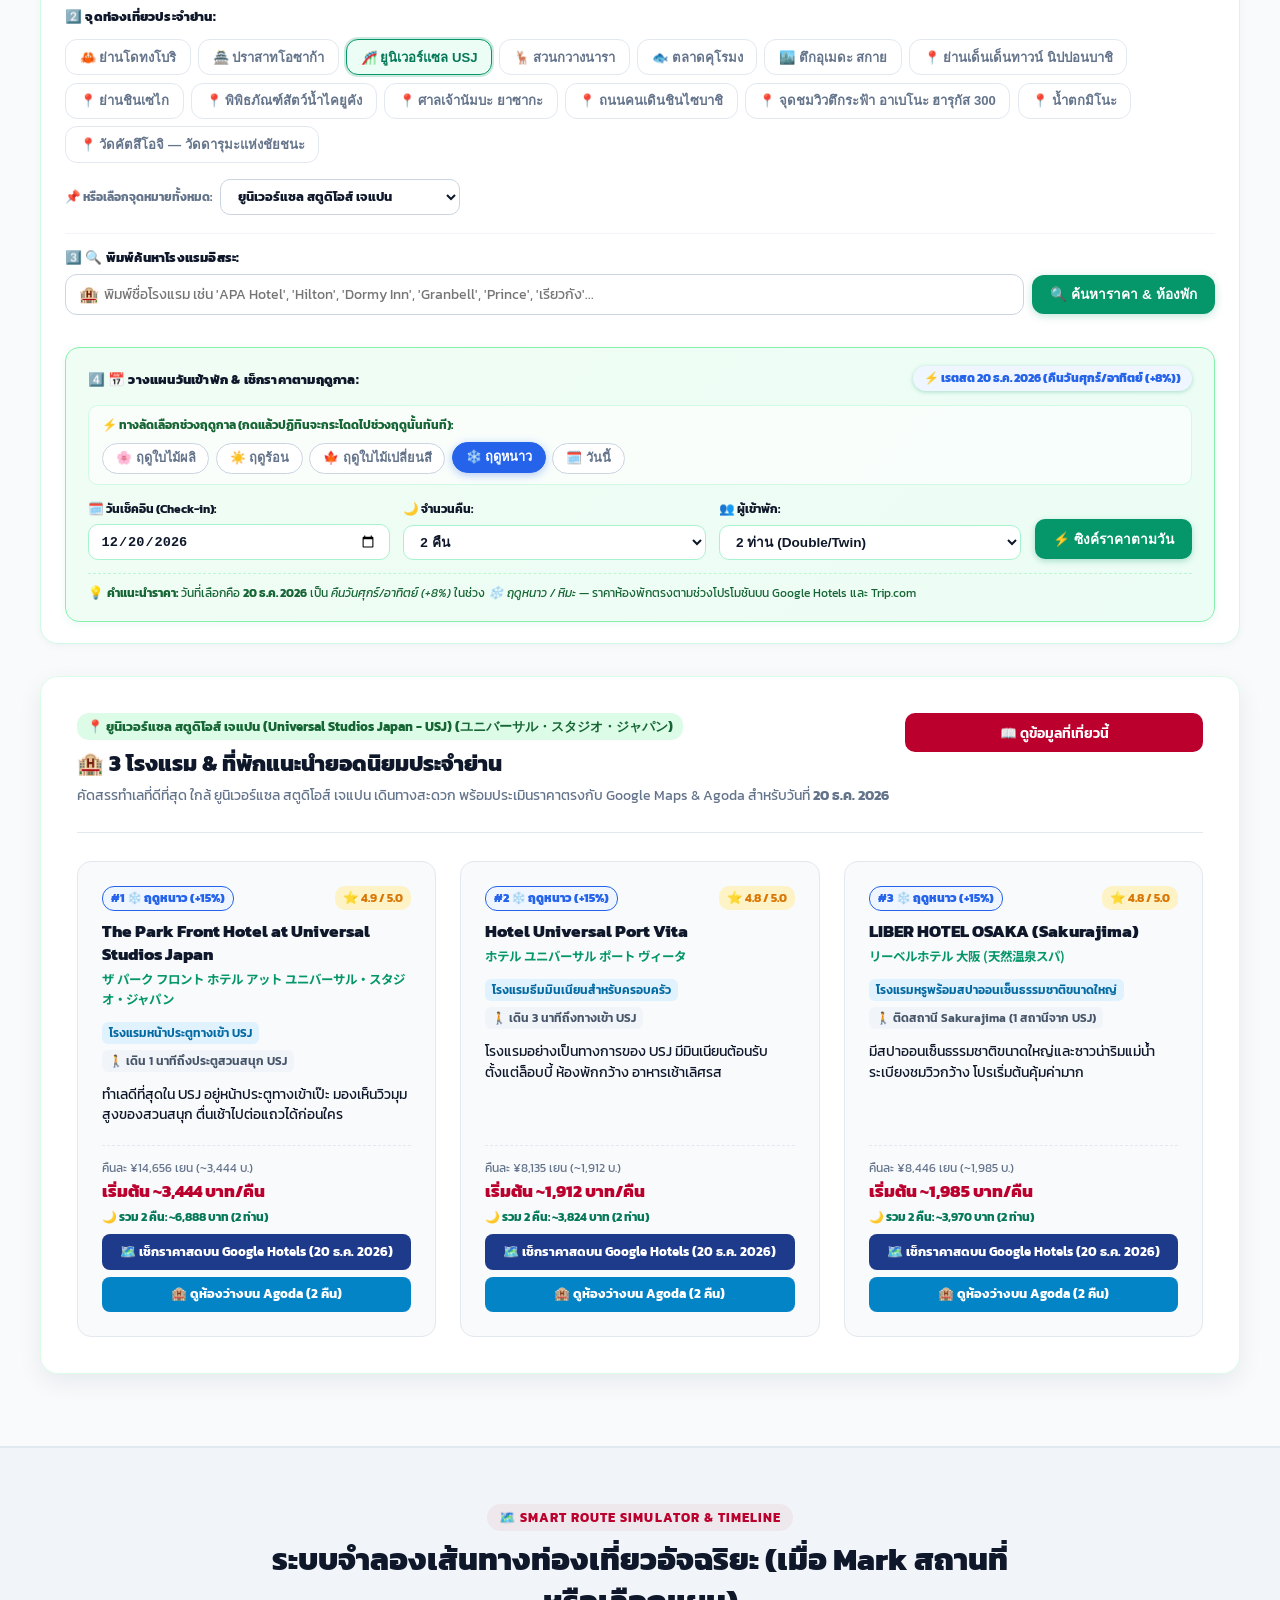
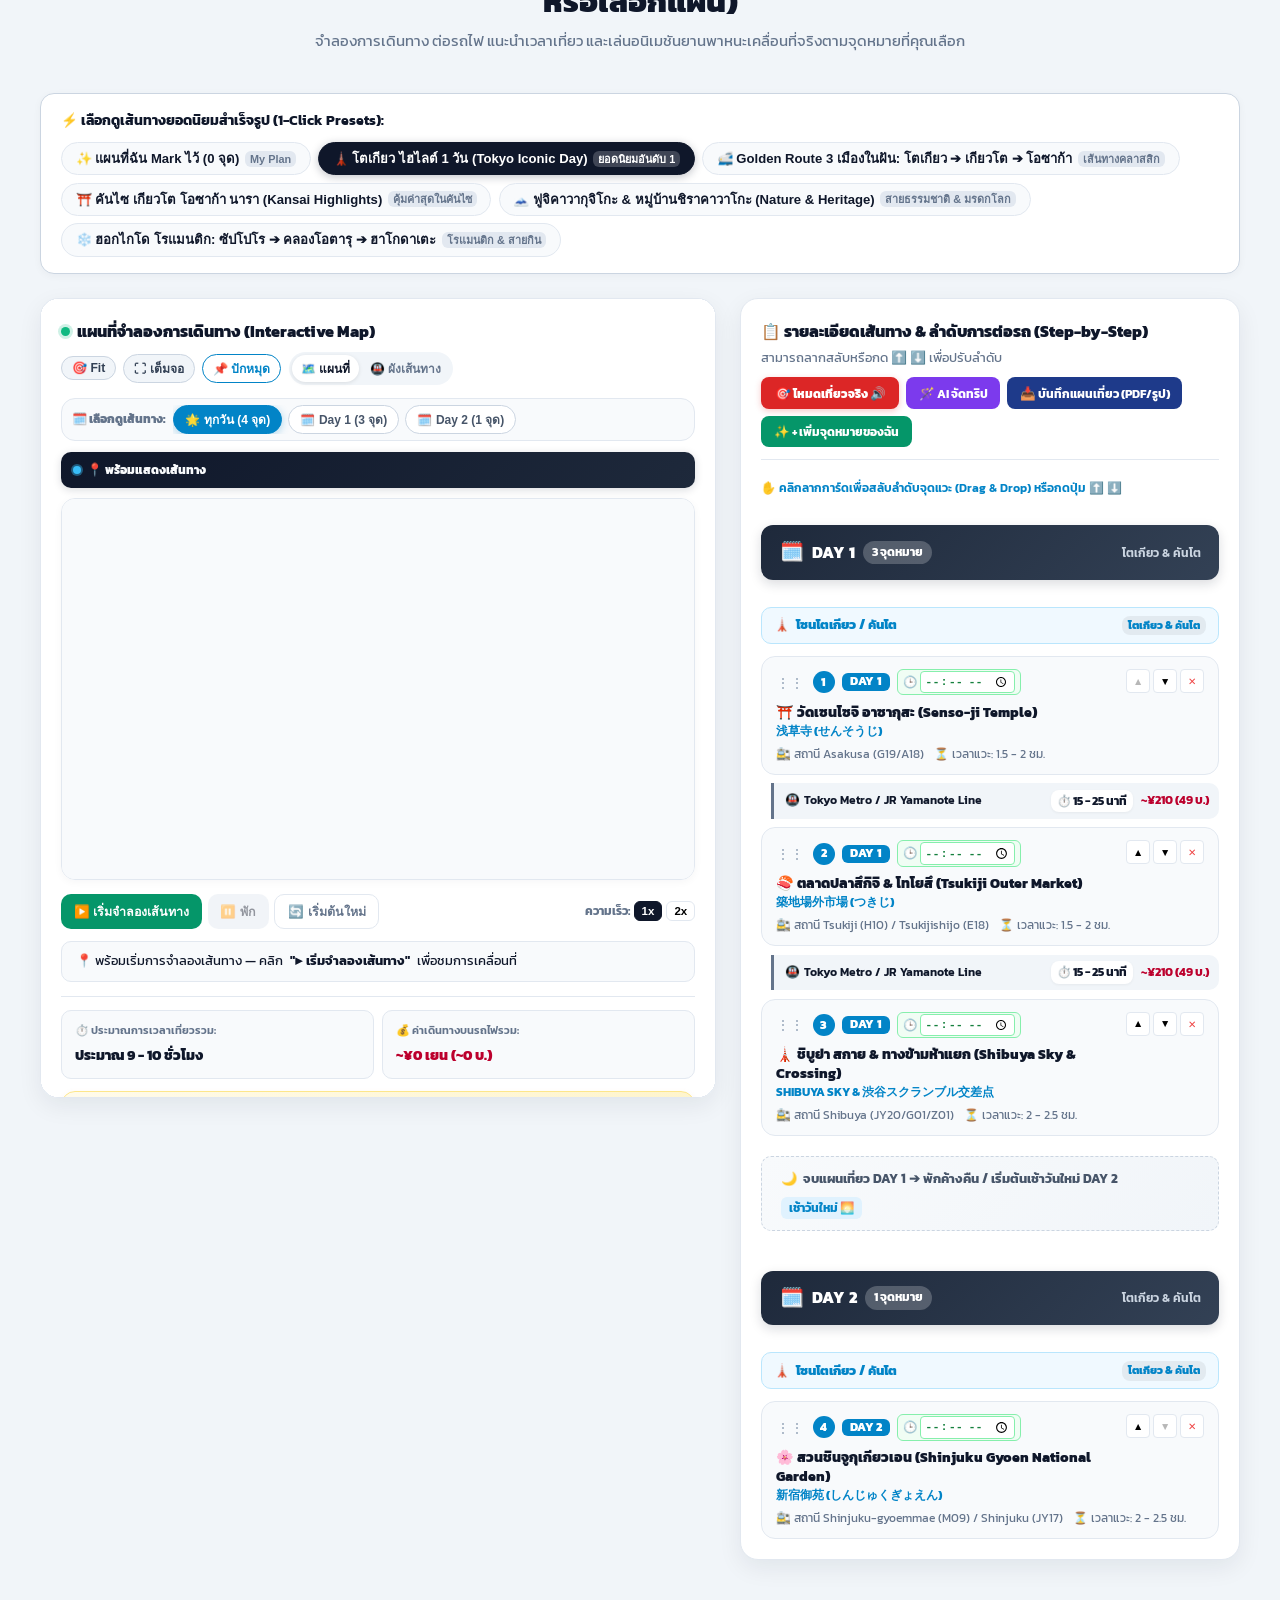
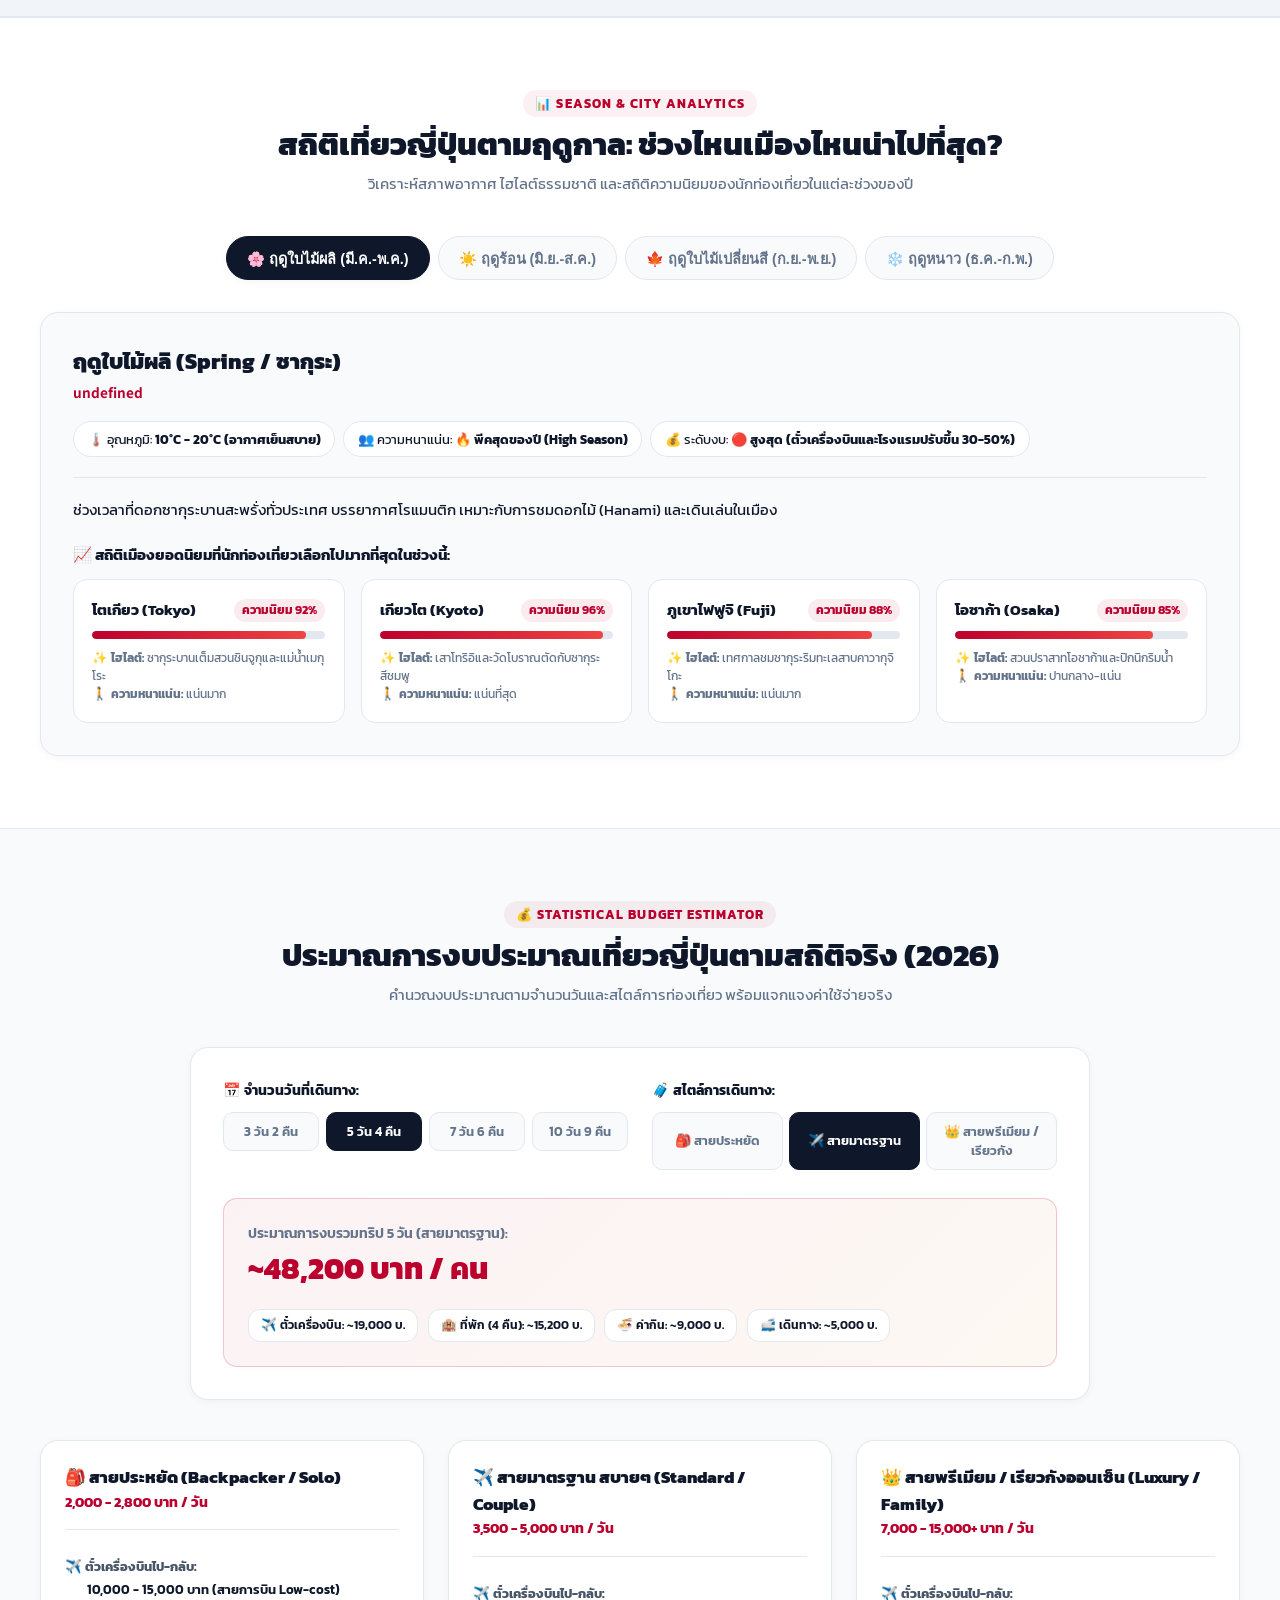
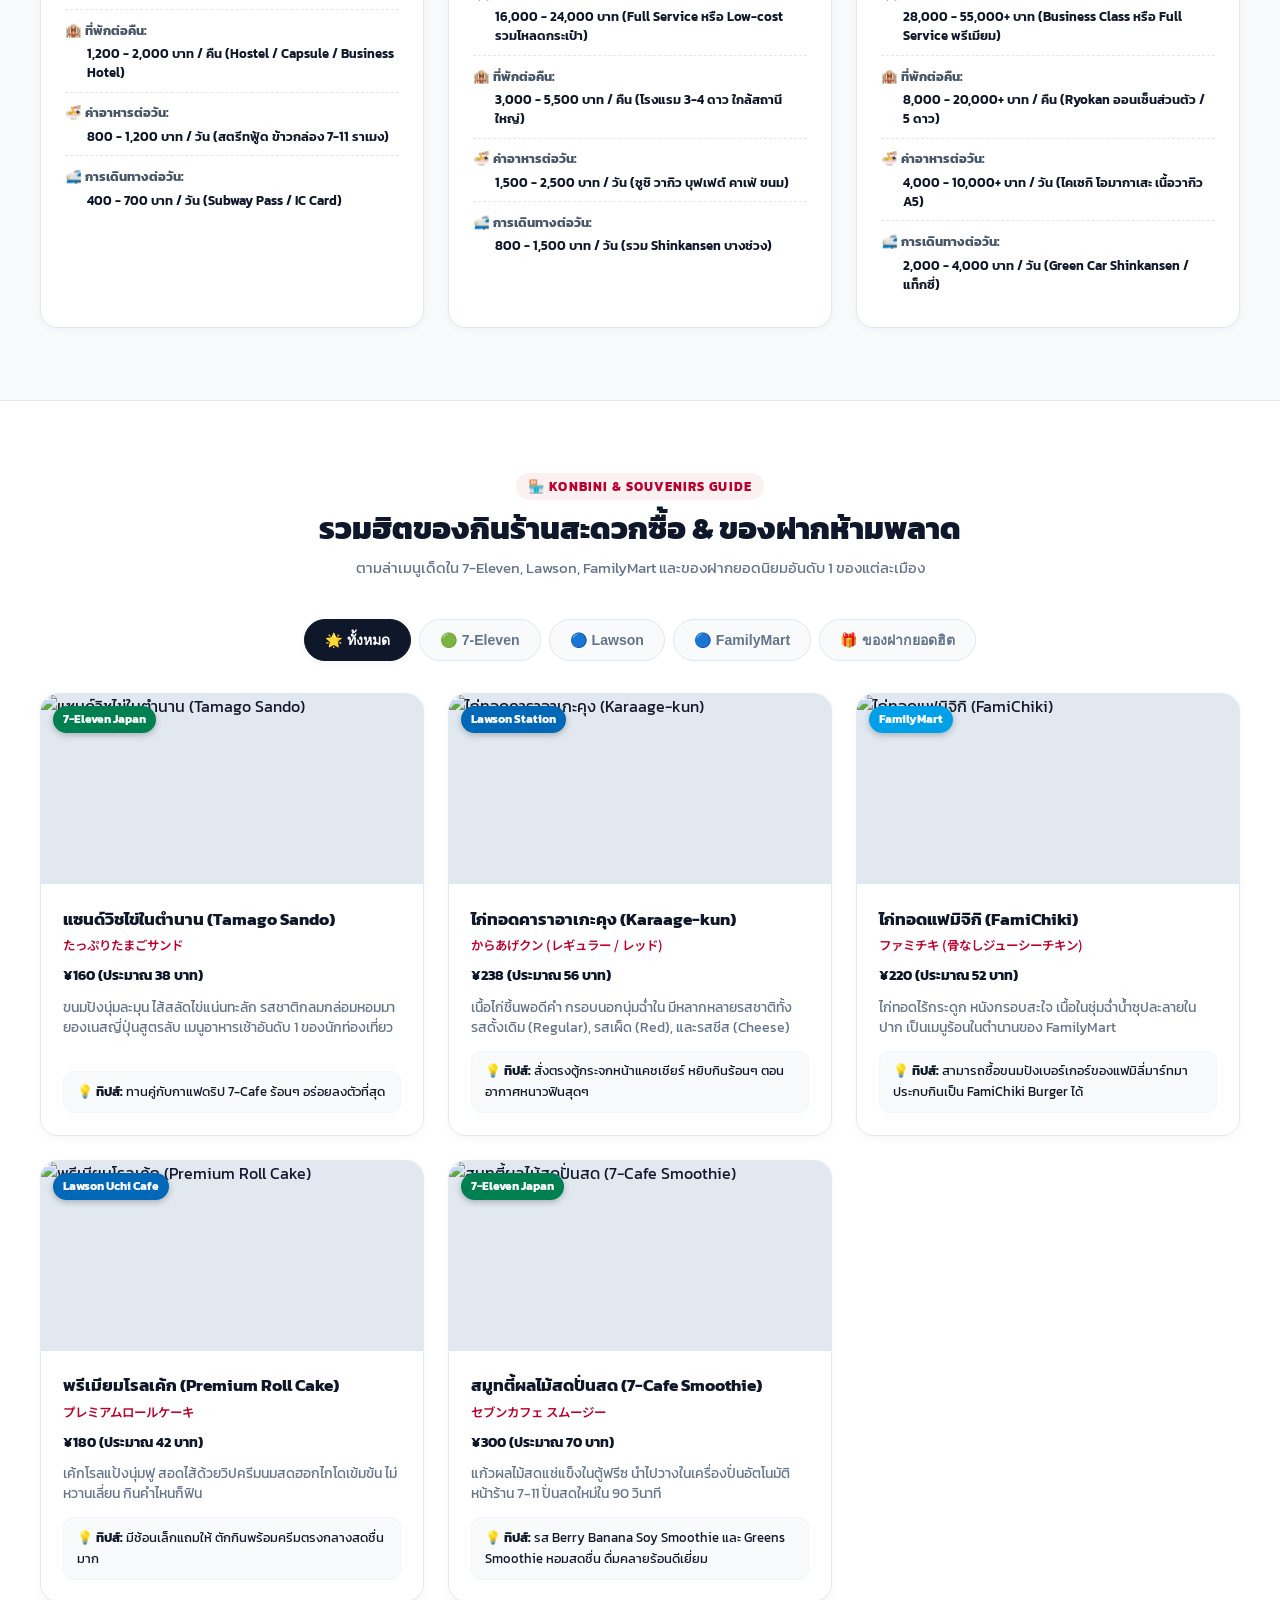
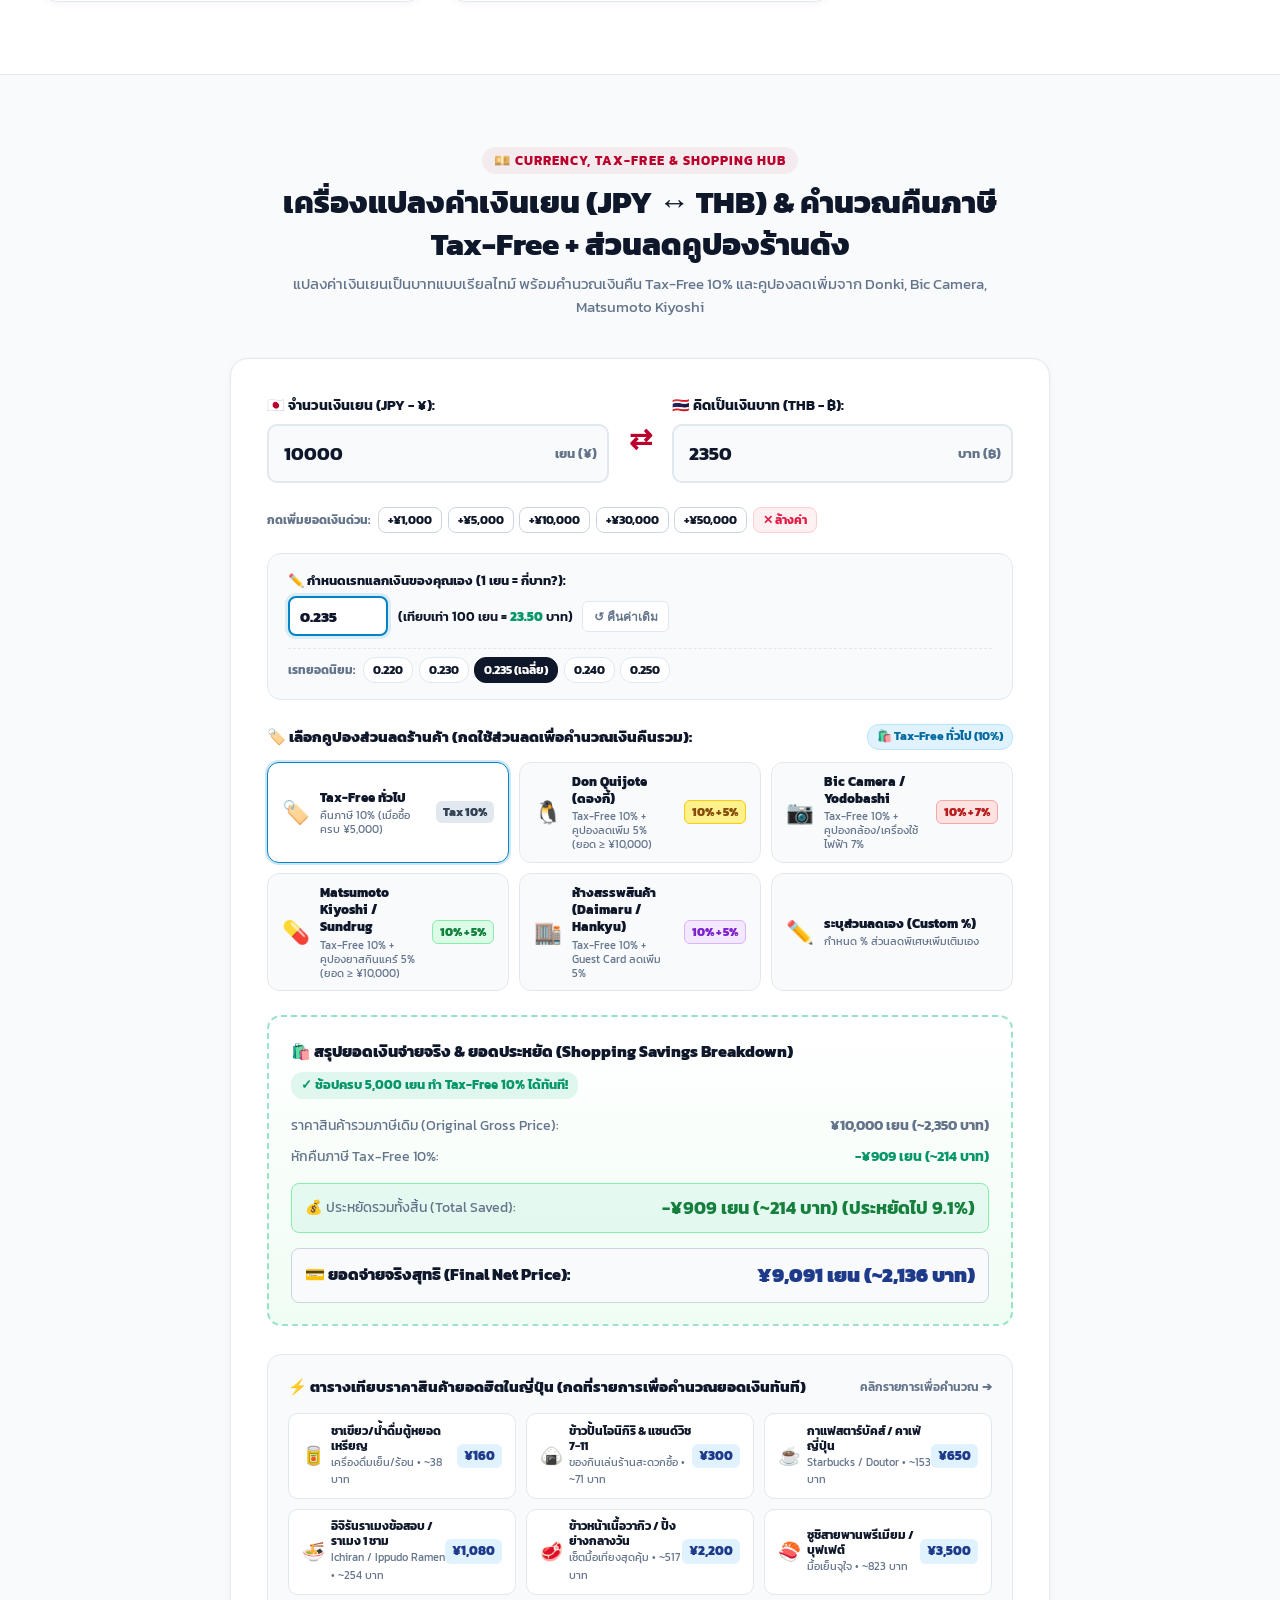
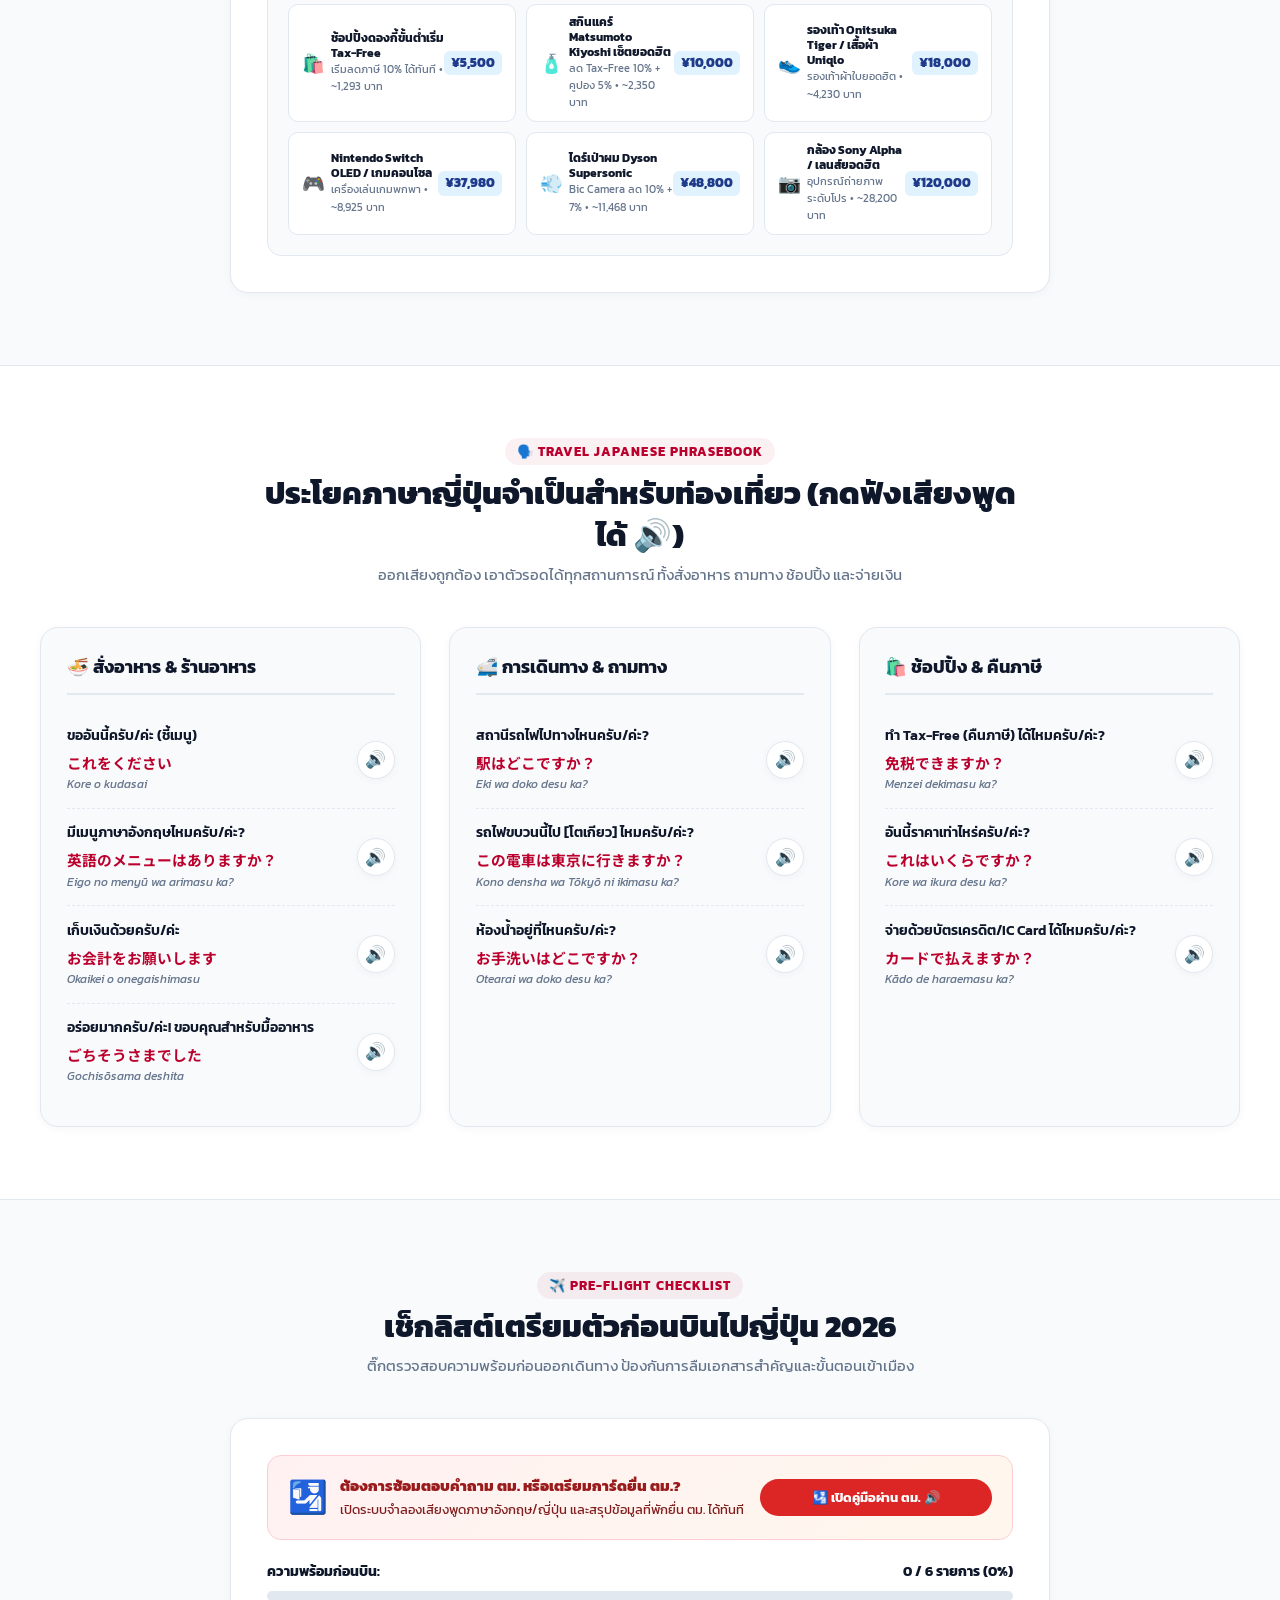
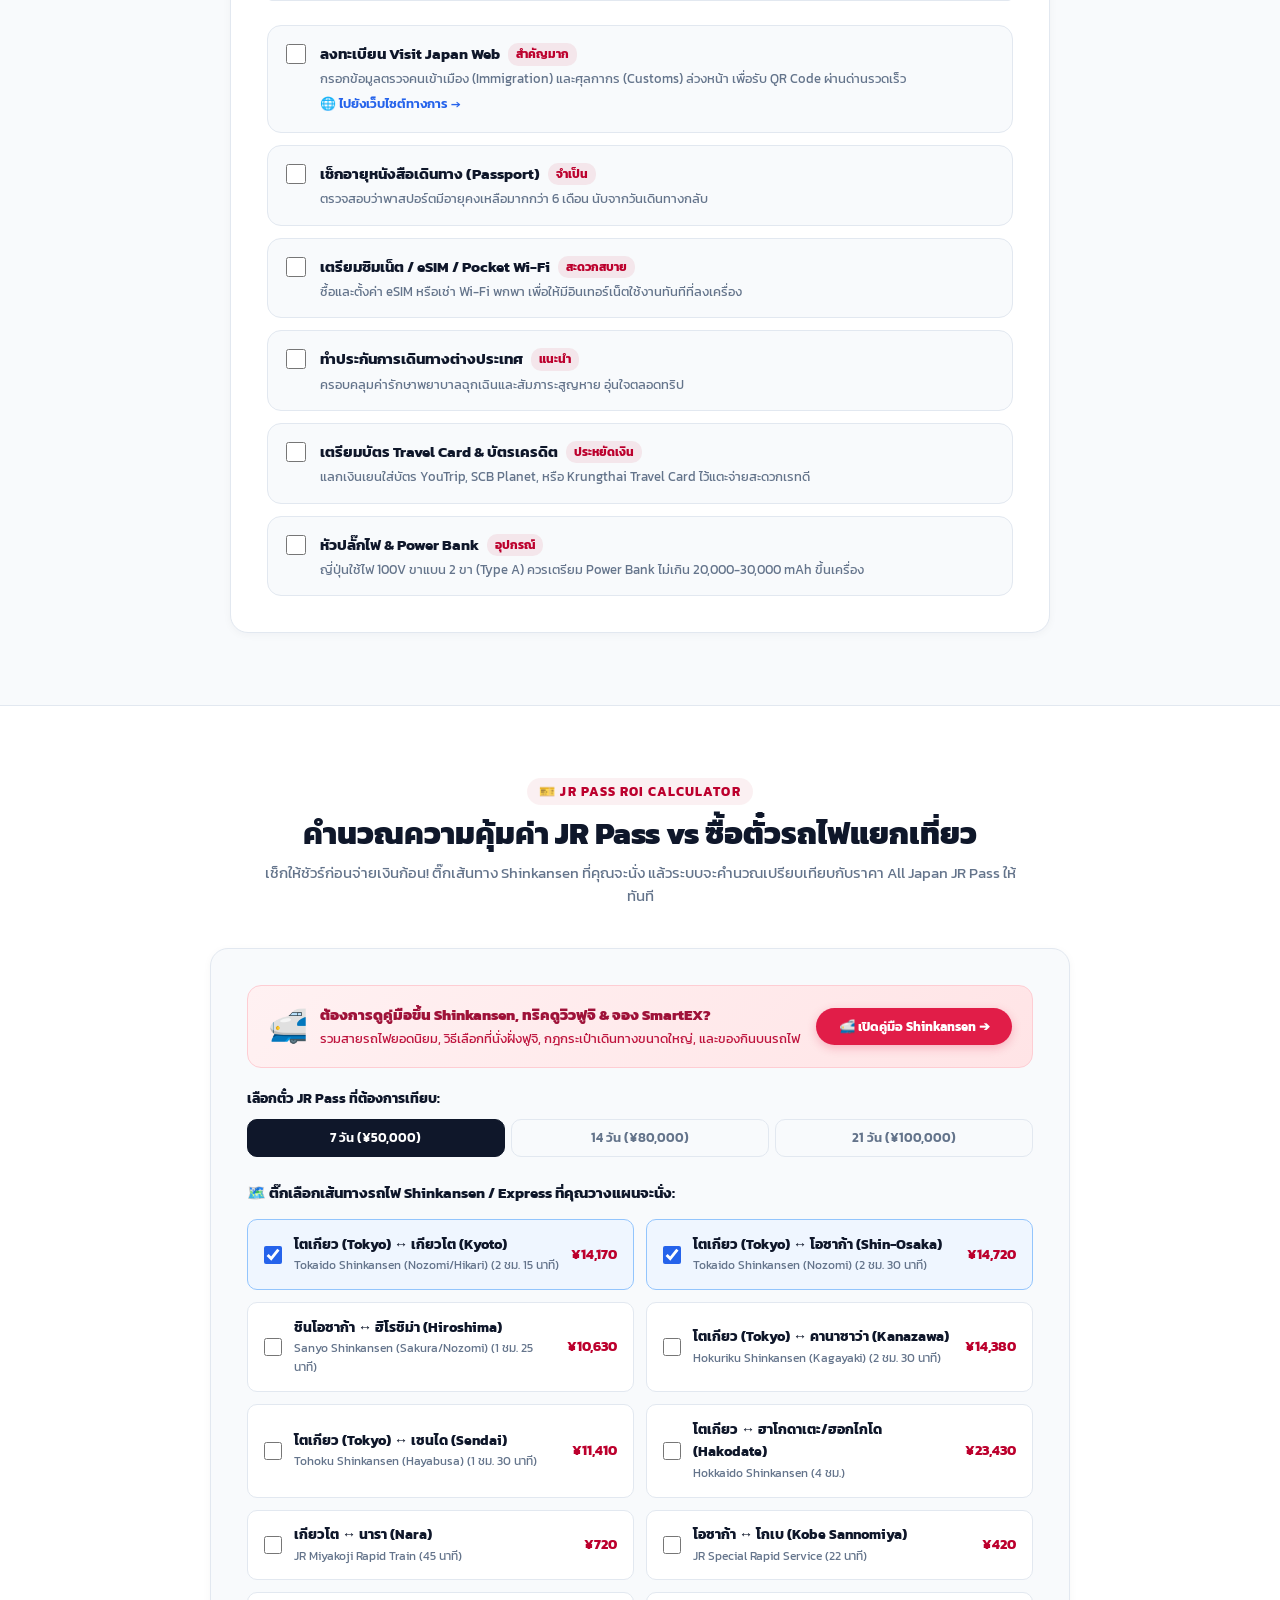
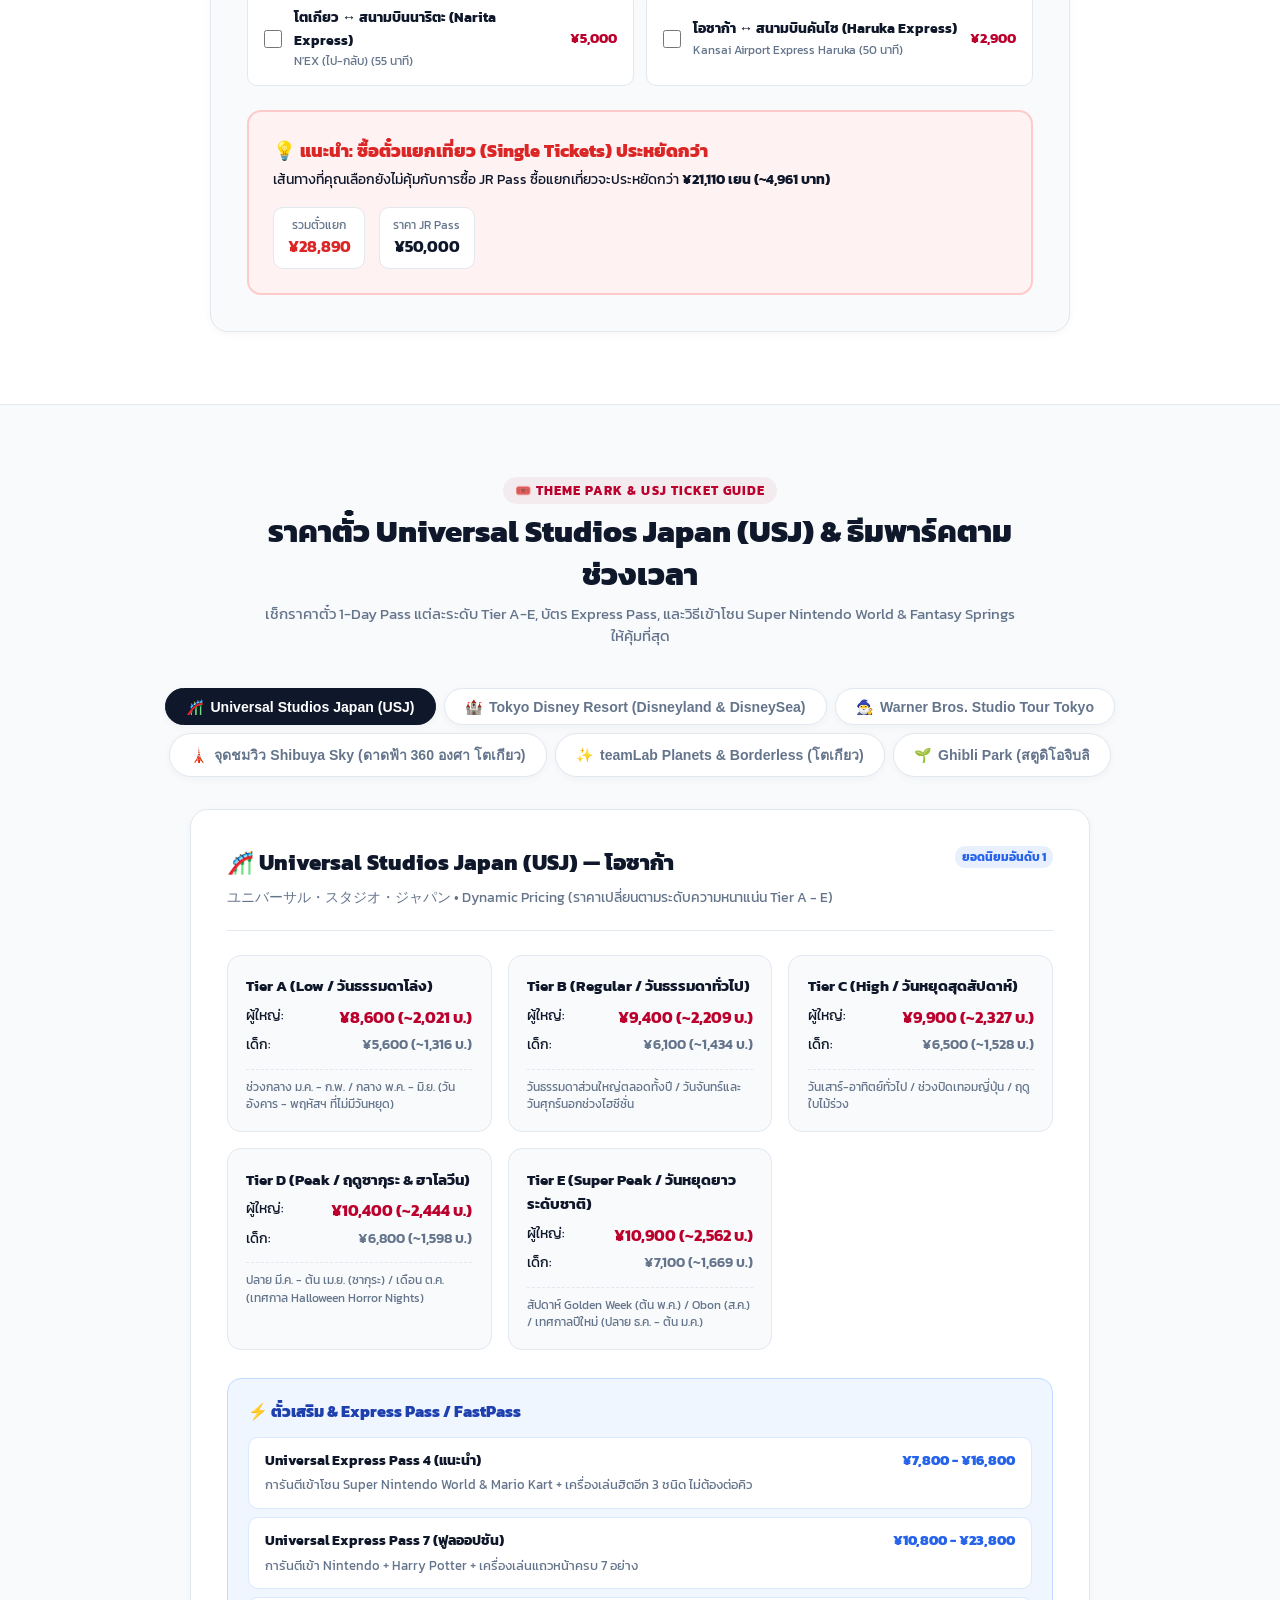
==== commit 38251b12: "Upgrade interactive map with Day-by-Day filter, modern drop-pins, and 2-way sync" ====
--- a/index.html
+++ b/index.html
@@ -303,13 +303,38 @@
               <h4>แผนที่จำลองการเดินทาง (Interactive Map)</h4>
             </div>
             <div style="display: flex; gap: 0.45rem; align-items: center; flex-wrap: wrap;">
+              <button class="map-action-icon-btn" id="map-fit-bounds-btn" title="จัดกึ่งกลางแผนที่ให้เห็นครบทุกจุด (Fit View)">
+                🎯 Fit
+              </button>
+              <button class="map-action-icon-btn" id="map-fullscreen-toggle-btn" title="ขยายแผนที่เต็มหน้าจอ (Fullscreen Mode)">
+                ⛶ เต็มจอ
+              </button>
               <button class="map-pin-mode-btn" id="map-pin-mode-btn" title="เปิดโหมดคลิกเพื่อปักหมุดโรงแรม/ร้านอาหารลงบนแผนที่โดยตรง">
-                📌 คลิกปักหมุด
+                📌 ปักหมุด
               </button>
               <div class="map-view-switcher" id="map-view-switcher">
                 <button class="map-switch-btn active" data-view="map">🗺️ แผนที่</button>
                 <button class="map-switch-btn" data-view="metro">🚇 ผังเส้นทาง</button>
               </div>
+            </div>
+          </div>
+
+          <!-- Day-by-Day Route Filter Tabs Bar -->
+          <div class="route-day-filter-bar" id="route-day-filter-bar">
+            <div class="route-day-filter-label">🗓️ เลือกดูเส้นทาง:</div>
+            <div class="route-day-filter-tabs" id="route-day-filter-tabs">
+              <!-- Injected via JavaScript: [🌟 ทุกวัน] [Day 1] [Day 2] ... -->
+            </div>
+          </div>
+
+          <!-- Day Transit & Metrics Banner -->
+          <div class="route-day-stats-banner" id="route-day-stats-banner">
+            <div class="day-stats-main">
+              <span class="day-stats-dot"></span>
+              <span id="route-day-stats-title" class="day-stats-title">📍 พร้อมแสดงเส้นทาง</span>
+            </div>
+            <div class="day-stats-metrics" id="route-day-stats-metrics">
+              <!-- Injected via JavaScript -->
             </div>
           </div>
 
@@ -1672,9 +1697,10 @@
           💡 สรุป: ทริป <strong>5 วัน</strong> • โซน <strong>Tokyo & Kanto</strong> • สไตล์ <strong>ไฮไลต์ & ถ่ายรูป</strong>
         </div>
         <div class="wizard-footer-actions">
-          <button type="button" class="btn" id="wizard-cancel-btn" style="background: #f1f5f9; color: var(--text-main); font-weight: 700; border-radius: 12px;">ยกเลิก</button>
-          <button type="button" class="btn primary" id="wizard-generate-btn" style="background: linear-gradient(135deg, #7c3aed 0%, #4f46e5 100%); color: white; font-weight: 800; padding: 0.75rem 1.6rem; border-radius: 14px; font-size: 0.95rem; box-shadow: 0 4px 14px rgba(124, 58, 237, 0.4);">
-            ✨ ดำเนินการต่อ & สร้างแผนเที่ยว ➔
+          <button type="button" class="wizard-cancel-action-btn" id="wizard-cancel-btn">ยกเลิก</button>
+          <button type="button" class="wizard-generate-action-btn" id="wizard-generate-btn">
+            <span>✨ สร้างแผนเที่ยวนี้เลย</span>
+            <span class="btn-arrow">➔</span>
           </button>
         </div>
       </div>
--- a/style.css
+++ b/style.css
@@ -39,6 +39,8 @@
   color: var(--text-main);
   line-height: 1.6;
   overflow-x: hidden;
+  word-break: break-word;
+  overflow-wrap: anywhere;
 }
 
 /* ================= Common Typography & Containers ================= */
@@ -1363,6 +1365,7 @@
   display: flex;
   justify-content: space-between;
   align-items: center;
+  gap: 0.5rem;
   margin-bottom: 0.65rem;
 }
 
@@ -1640,6 +1643,274 @@
   box-shadow: 0 1px 4px rgba(0, 0, 0, 0.1);
 }
 
+.map-action-icon-btn {
+  background: #f1f5f9;
+  border: 1px solid #cbd5e1;
+  color: #334155;
+  font-size: 0.76rem;
+  font-weight: 700;
+  padding: 4px 10px;
+  border-radius: 16px;
+  cursor: pointer;
+  display: inline-flex;
+  align-items: center;
+  gap: 4px;
+  transition: all 0.2s ease;
+}
+
+.map-action-icon-btn:hover {
+  background: white;
+  color: #0284c7;
+  border-color: #38bdf8;
+  box-shadow: 0 2px 6px rgba(0, 0, 0, 0.08);
+}
+
+/* Day-by-Day Route Filter Bar */
+.route-day-filter-bar {
+  display: flex;
+  align-items: center;
+  gap: 0.5rem;
+  margin-bottom: 0.65rem;
+  background: #f8fafc;
+  border: 1px solid var(--border-color);
+  padding: 6px 10px;
+  border-radius: var(--radius-lg);
+  overflow-x: auto;
+  scrollbar-width: none;
+}
+
+.route-day-filter-bar::-webkit-scrollbar {
+  display: none;
+}
+
+.route-day-filter-label {
+  font-size: 0.76rem;
+  font-weight: 800;
+  color: var(--text-muted);
+  white-space: nowrap;
+  flex-shrink: 0;
+}
+
+.route-day-filter-tabs {
+  display: flex;
+  align-items: center;
+  gap: 0.35rem;
+  flex: 1;
+  overflow-x: auto;
+  scrollbar-width: none;
+}
+
+.route-day-filter-tabs::-webkit-scrollbar {
+  display: none;
+}
+
+.route-day-tab-btn {
+  border: 1px solid #cbd5e1;
+  background: white;
+  color: #475569;
+  padding: 4px 11px;
+  border-radius: 20px;
+  font-size: 0.75rem;
+  font-weight: 800;
+  cursor: pointer;
+  white-space: nowrap;
+  display: inline-flex;
+  align-items: center;
+  gap: 4px;
+  transition: all 0.2s cubic-bezier(0.4, 0, 0.2, 1);
+  flex-shrink: 0;
+}
+
+.route-day-tab-btn:hover {
+  border-color: #0284c7;
+  color: #0284c7;
+  background: #f0f9ff;
+}
+
+.route-day-tab-btn.active {
+  background: #0284c7;
+  color: white;
+  border-color: #0284c7;
+  box-shadow: 0 2px 8px rgba(2, 132, 199, 0.3);
+}
+
+.route-day-tab-btn.active.day-theme-1 {
+  background: #0284c7;
+  border-color: #0284c7;
+}
+
+.route-day-tab-btn.active.day-theme-2 {
+  background: #059669;
+  border-color: #059669;
+}
+
+.route-day-tab-btn.active.day-theme-3 {
+  background: #7c3aed;
+  border-color: #7c3aed;
+}
+
+.route-day-tab-btn.active.day-theme-4 {
+  background: #d97706;
+  border-color: #d97706;
+}
+
+.route-day-tab-btn.active.day-theme-5 {
+  background: #e11d48;
+  border-color: #e11d48;
+}
+
+/* Day Stats & Metrics Banner */
+.route-day-stats-banner {
+  background: linear-gradient(135deg, #0f172a 0%, #1e293b 100%);
+  color: white;
+  padding: 8px 12px;
+  border-radius: var(--radius-md);
+  margin-bottom: 0.65rem;
+  display: flex;
+  justify-content: space-between;
+  align-items: center;
+  gap: 0.5rem;
+  flex-wrap: wrap;
+  font-size: 0.78rem;
+  box-shadow: 0 2px 8px rgba(15, 23, 42, 0.15);
+}
+
+.day-stats-main {
+  display: flex;
+  align-items: center;
+  gap: 6px;
+  min-width: 0;
+}
+
+.day-stats-dot {
+  width: 8px;
+  height: 8px;
+  border-radius: 50%;
+  background: #38bdf8;
+  box-shadow: 0 0 0 2px rgba(56, 189, 248, 0.4);
+  animation: pulse-dot 1.5s infinite;
+  flex-shrink: 0;
+}
+
+.day-stats-title {
+  font-weight: 800;
+  color: #f8fafc;
+  white-space: nowrap;
+  overflow: hidden;
+  text-overflow: ellipsis;
+}
+
+.day-stats-metrics {
+  display: flex;
+  align-items: center;
+  gap: 0.5rem;
+  font-size: 0.74rem;
+  color: #cbd5e1;
+  flex-wrap: wrap;
+}
+
+/* Fullscreen Map Mode */
+.route-map-panel.fullscreen-map-active {
+  position: fixed !important;
+  inset: 0 !important;
+  z-index: 99999 !important;
+  width: 100vw !important;
+  height: 100vh !important;
+  max-height: 100vh !important;
+  border-radius: 0 !important;
+  margin: 0 !important;
+  padding: 1rem !important;
+  background: #ffffff !important;
+  display: flex !important;
+  flex-direction: column !important;
+  box-sizing: border-box !important;
+}
+
+.route-map-panel.fullscreen-map-active .route-leaflet-container {
+  flex: 1 1 auto !important;
+  height: auto !important;
+  min-height: 0 !important;
+}
+
+.route-map-panel.fullscreen-map-active #route-leaflet-map {
+  height: 100% !important;
+  min-height: 350px !important;
+}
+
+/* Modern Drop-Pin Leaflet Marker */
+.modern-drop-pin-container {
+  display: flex;
+  flex-direction: column;
+  align-items: center;
+  cursor: pointer;
+  user-select: none;
+  transition: transform 0.2s cubic-bezier(0.34, 1.56, 0.64, 1);
+}
+
+.modern-drop-pin-container:hover {
+  transform: scale(1.15) translateY(-4px);
+  z-index: 9999 !important;
+}
+
+.pin-label-pill {
+  background: rgba(15, 23, 42, 0.95);
+  color: white;
+  border: 1px solid rgba(255, 255, 255, 0.2);
+  padding: 2px 7px;
+  border-radius: 12px;
+  font-size: 0.72rem;
+  font-weight: 800;
+  white-space: nowrap;
+  box-shadow: 0 3px 10px rgba(0, 0, 0, 0.35);
+  margin-bottom: 2px;
+  display: flex;
+  align-items: center;
+  gap: 3px;
+  max-width: 130px;
+  overflow: hidden;
+  text-overflow: ellipsis;
+}
+
+.pin-circle-head {
+  width: 28px;
+  height: 28px;
+  border-radius: 50%;
+  border: 2.5px solid white;
+  color: white;
+  display: flex;
+  align-items: center;
+  justify-content: center;
+  font-size: 0.74rem;
+  font-weight: 900;
+  box-shadow: 0 4px 12px rgba(0, 0, 0, 0.35);
+  transition: all 0.2s ease;
+}
+
+.pin-point-arrow {
+  width: 0;
+  height: 0;
+  border-left: 5px solid transparent;
+  border-right: 5px solid transparent;
+  border-top: 6px solid white;
+  margin-top: -1px;
+}
+
+.modern-drop-pin-container.active-selected-pin {
+  transform: scale(1.22) translateY(-6px);
+  z-index: 10000 !important;
+}
+
+.modern-drop-pin-container.active-selected-pin .pin-circle-head {
+  box-shadow: 0 0 0 4px rgba(56, 189, 248, 0.5), 0 6px 16px rgba(0, 0, 0, 0.45);
+}
+
+.route-timeline-item.active-pin-highlight {
+  border-color: #0284c7 !important;
+  background: #f0f9ff !important;
+  box-shadow: 0 0 0 2.5px rgba(2, 132, 199, 0.35), 0 4px 14px rgba(2, 132, 199, 0.15) !important;
+  transform: translateY(-2px);
+}
+
 /* Real Interactive Leaflet Map Container */
 .route-leaflet-container {
   width: 100%;
@@ -2461,6 +2732,7 @@
   display: flex;
   justify-content: space-between;
   align-items: center;
+  gap: 0.5rem;
   margin-bottom: 0.5rem;
 }
 
@@ -2634,15 +2906,31 @@
 
 .tier-cost-item {
   display: flex;
-  justify-content: space-between;
+  flex-direction: column;
+  gap: 3px;
+  padding: 0.6rem 0;
+  border-bottom: 1px dashed #e2e8f0;
+}
+
+.tier-cost-item:last-child {
+  border-bottom: none;
+}
+
+.tier-cost-label {
+  font-size: 0.84rem;
+  font-weight: 700;
+  color: #475569;
+  display: flex;
+  align-items: center;
+  gap: 5px;
+}
+
+.tier-cost-val {
   font-size: 0.82rem;
-  padding: 0.35rem 0;
-  color: var(--text-muted);
-}
-
-.tier-cost-val {
   font-weight: 600;
-  color: var(--text-main);
+  color: #0f172a;
+  line-height: 1.45;
+  padding-left: 1.4rem;
 }
 
 /* ================= Konbini & Souvenirs Section ================= */
@@ -3380,6 +3668,7 @@
 .checklist-progress-info {
   display: flex;
   justify-content: space-between;
+  gap: 0.5rem;
   font-size: 0.9rem;
   font-weight: 700;
   color: var(--primary-navy);
@@ -4743,6 +5032,7 @@
 .park-tier-price-row {
   display: flex;
   justify-content: space-between;
+  gap: 0.5rem;
   font-size: 0.88rem;
   margin-bottom: 0.25rem;
 }
@@ -4795,6 +5085,7 @@
   display: flex;
   justify-content: space-between;
   align-items: center;
+  gap: 0.5rem;
   font-weight: 700;
   font-size: 0.88rem;
   color: var(--primary-navy);
@@ -4922,6 +5213,7 @@
   display: flex;
   justify-content: space-between;
   align-items: center;
+  gap: 0.5rem;
   margin-bottom: 0.4rem;
 }
 
@@ -7528,7 +7820,7 @@
 }
 
 .wizard-modal-footer {
-  padding: 0.85rem 1.5rem;
+  padding: 0.85rem 1.4rem;
   background: #f8fafc;
   border-top: 1px solid #e2e8f0;
   display: flex;
@@ -7539,8 +7831,9 @@
 }
 
 .wizard-summary-preview {
-  font-size: 0.84rem;
+  font-size: 0.82rem;
   color: #475569;
+  line-height: 1.35;
   flex: 1;
 }
 
@@ -7550,8 +7843,60 @@
 
 .wizard-footer-actions {
   display: flex;
-  gap: 0.5rem;
-  align-items: center;
+  gap: 0.55rem;
+  align-items: center;
+  flex-shrink: 0;
+}
+
+.wizard-cancel-action-btn {
+  background: #f1f5f9;
+  color: #475569;
+  border: 1px solid #cbd5e1;
+  font-weight: 700;
+  font-size: 0.84rem;
+  padding: 0.55rem 1rem;
+  border-radius: 10px;
+  cursor: pointer;
+  height: 40px;
+  display: inline-flex;
+  align-items: center;
+  justify-content: center;
+  transition: all 0.15s ease;
+  font-family: inherit;
+}
+
+.wizard-cancel-action-btn:hover {
+  background: #e2e8f0;
+  color: #1e293b;
+}
+
+.wizard-generate-action-btn {
+  background: linear-gradient(135deg, #7c3aed 0%, #4f46e5 100%);
+  color: white;
+  border: none;
+  font-weight: 800;
+  font-size: 0.86rem;
+  padding: 0.55rem 1.2rem;
+  border-radius: 10px;
+  cursor: pointer;
+  height: 40px;
+  display: inline-flex;
+  align-items: center;
+  justify-content: center;
+  gap: 6px;
+  white-space: nowrap;
+  box-shadow: 0 3px 10px rgba(124, 58, 237, 0.35);
+  transition: all 0.2s ease;
+  font-family: inherit;
+}
+
+.wizard-generate-action-btn:hover {
+  transform: translateY(-1px);
+  box-shadow: 0 5px 14px rgba(124, 58, 237, 0.45);
+}
+
+.wizard-generate-action-btn:active {
+  transform: scale(0.98);
 }
 
 @media (max-width: 640px) {
@@ -7562,7 +7907,7 @@
   }
 
   .wizard-modal-header {
-    padding: 0.9rem 1.15rem;
+    padding: 0.85rem 1.15rem;
   }
 
   .wizard-steps-container {
@@ -7595,22 +7940,24 @@
   .wizard-footer-actions {
     width: 100%;
     display: flex;
-    gap: 0.45rem;
-  }
-
-  #wizard-generate-btn {
+    gap: 0.5rem;
+    align-items: center;
+  }
+
+  .wizard-cancel-action-btn {
+    padding: 0.55rem 0.85rem;
+    font-size: 0.82rem;
+    height: 42px;
+    flex-shrink: 0;
+  }
+
+  .wizard-generate-action-btn {
     flex: 1;
-    display: flex;
-    align-items: center;
-    justify-content: center;
-    padding: 0.75rem 1rem !important;
-    font-size: 0.92rem !important;
-    border-radius: 12px !important;
-  }
-
-  #wizard-cancel-btn {
-    padding: 0.75rem 0.9rem !important;
-    border-radius: 12px !important;
+    min-width: 0;
+    padding: 0.55rem 0.75rem;
+    font-size: 0.82rem;
+    height: 42px;
+    white-space: nowrap;
   }
 }
 
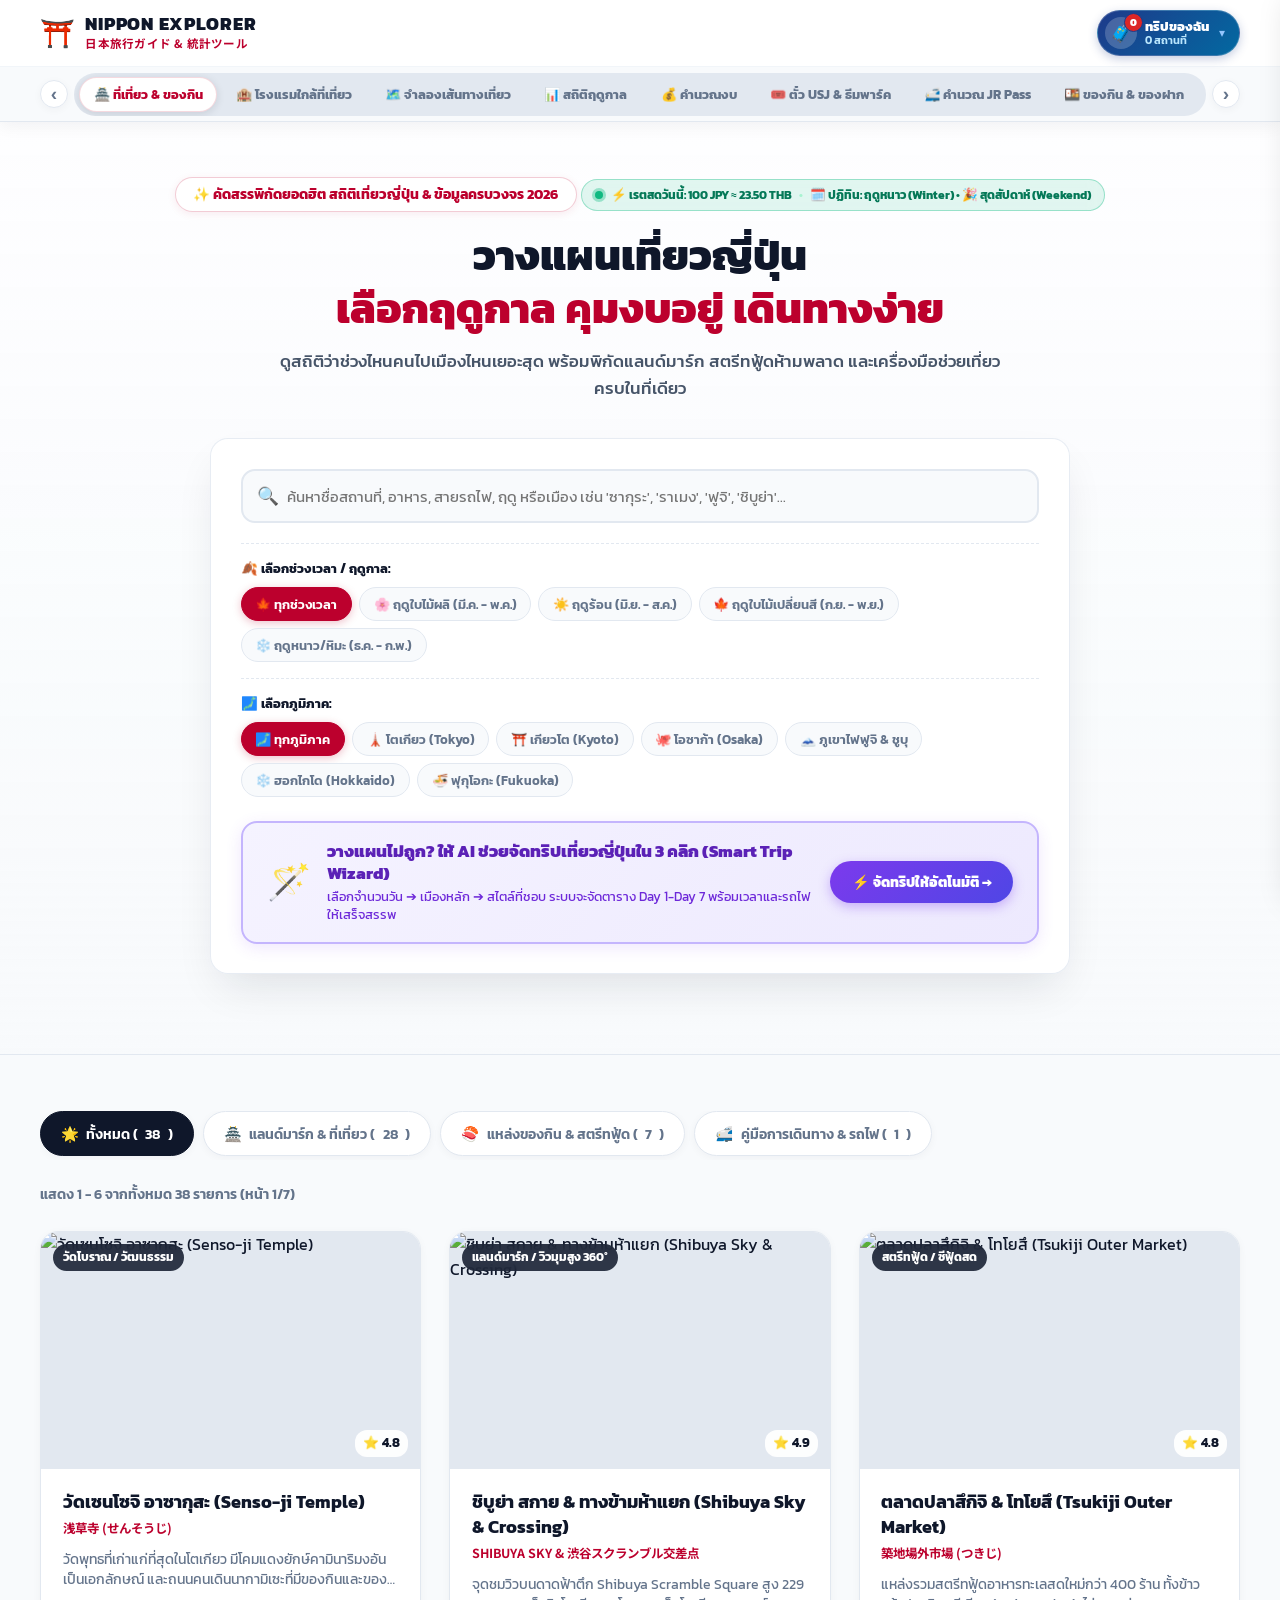
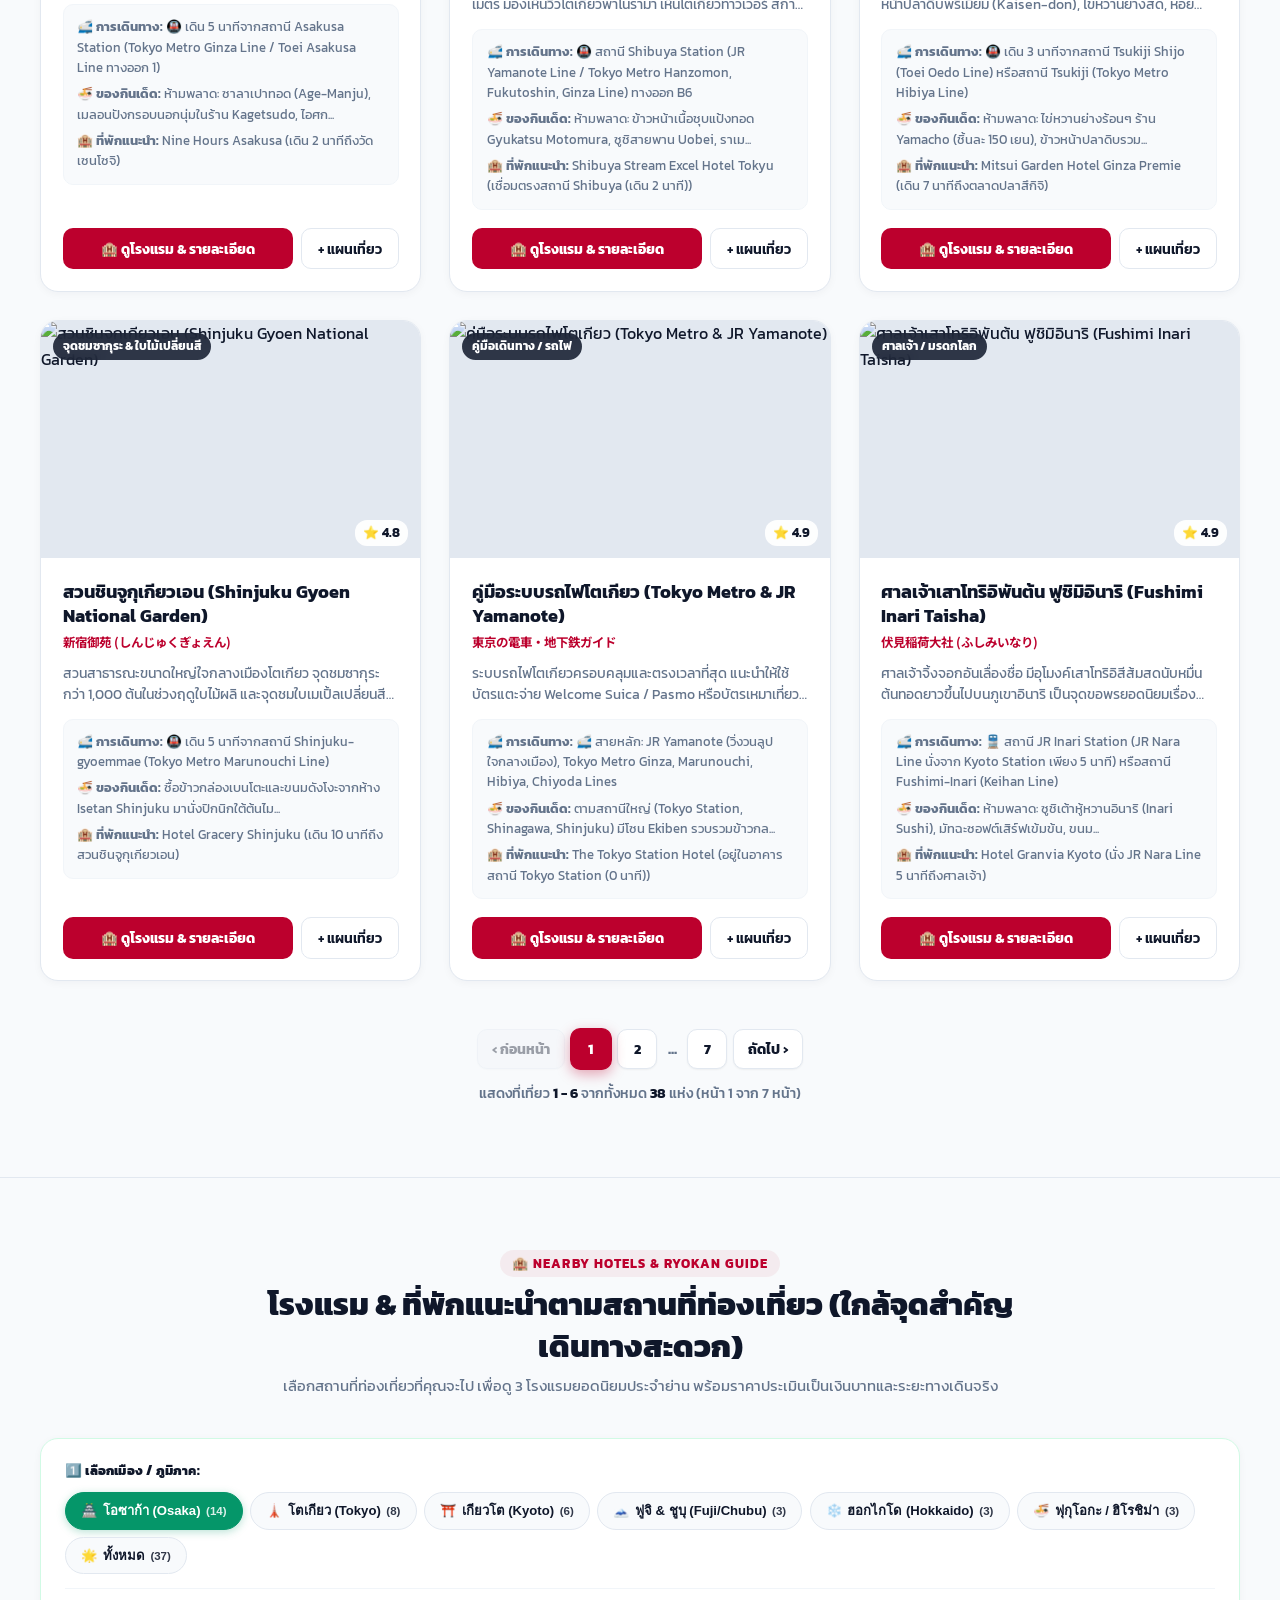
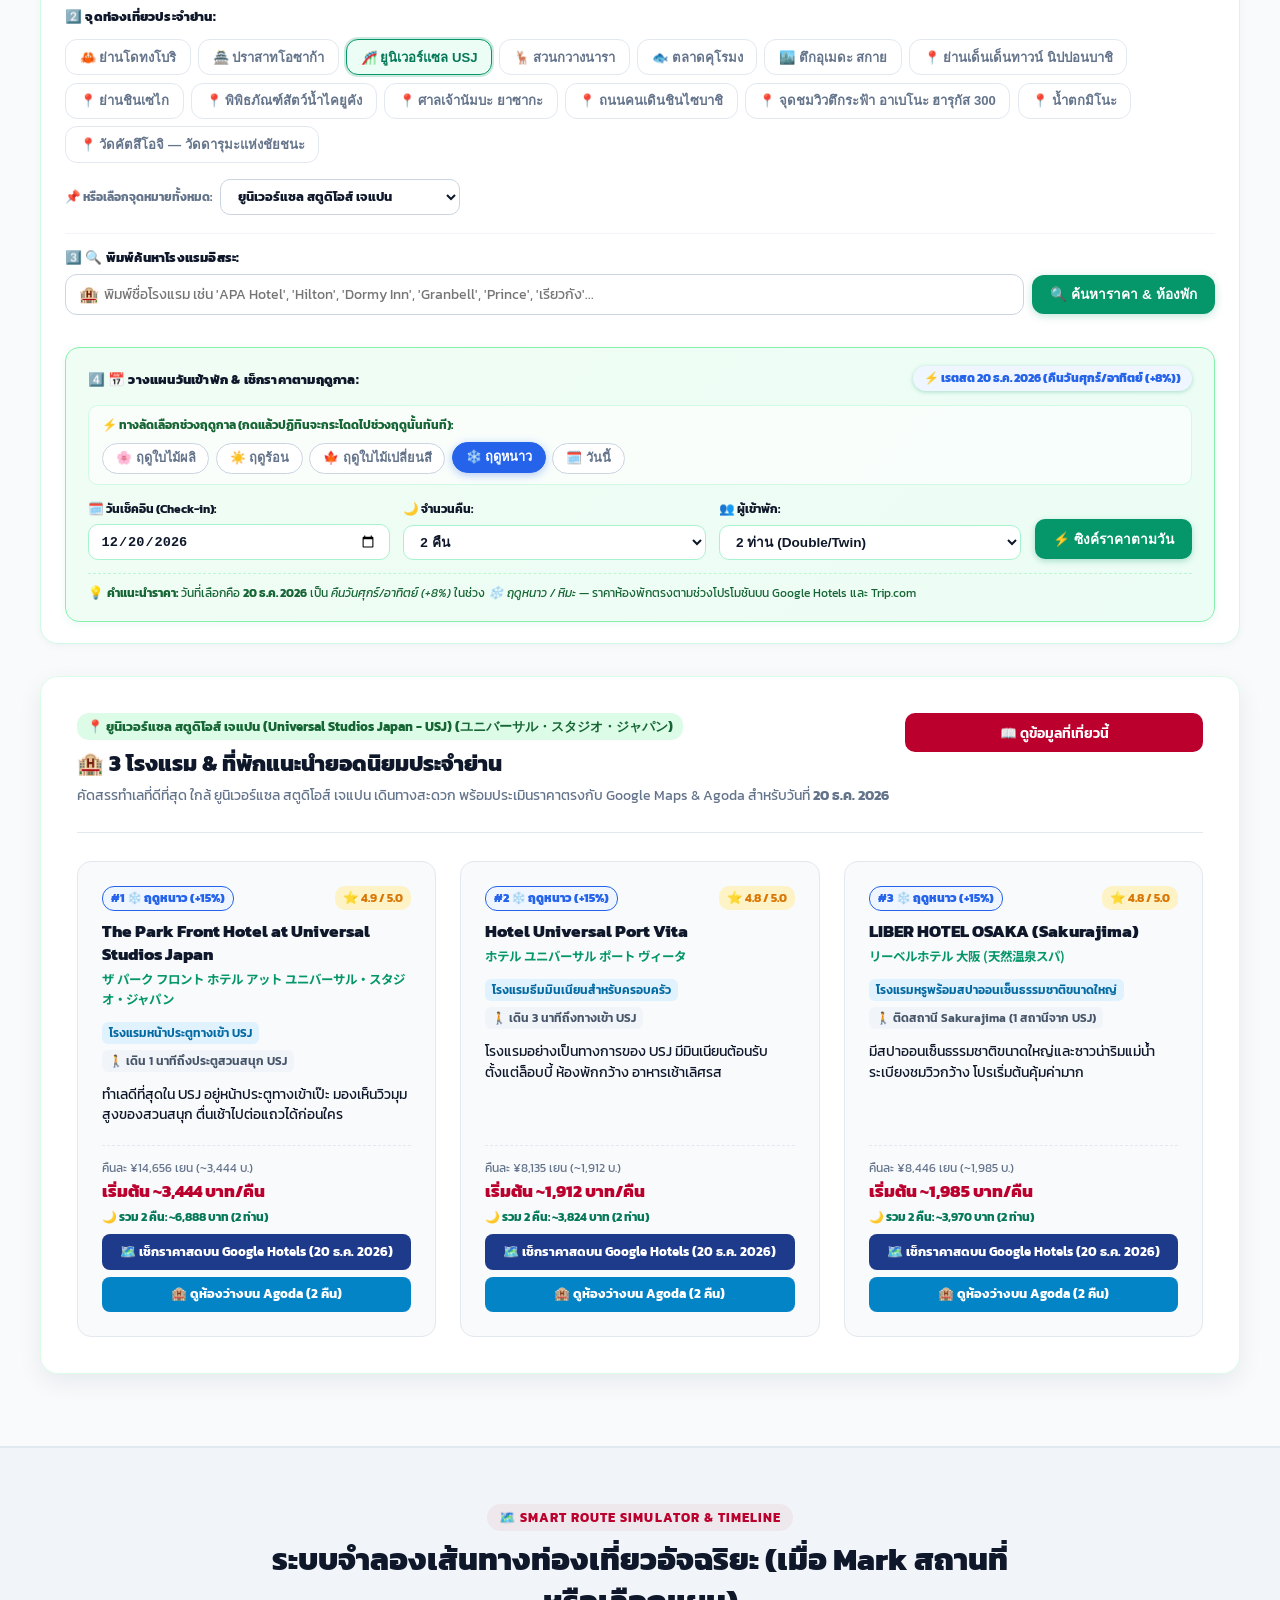
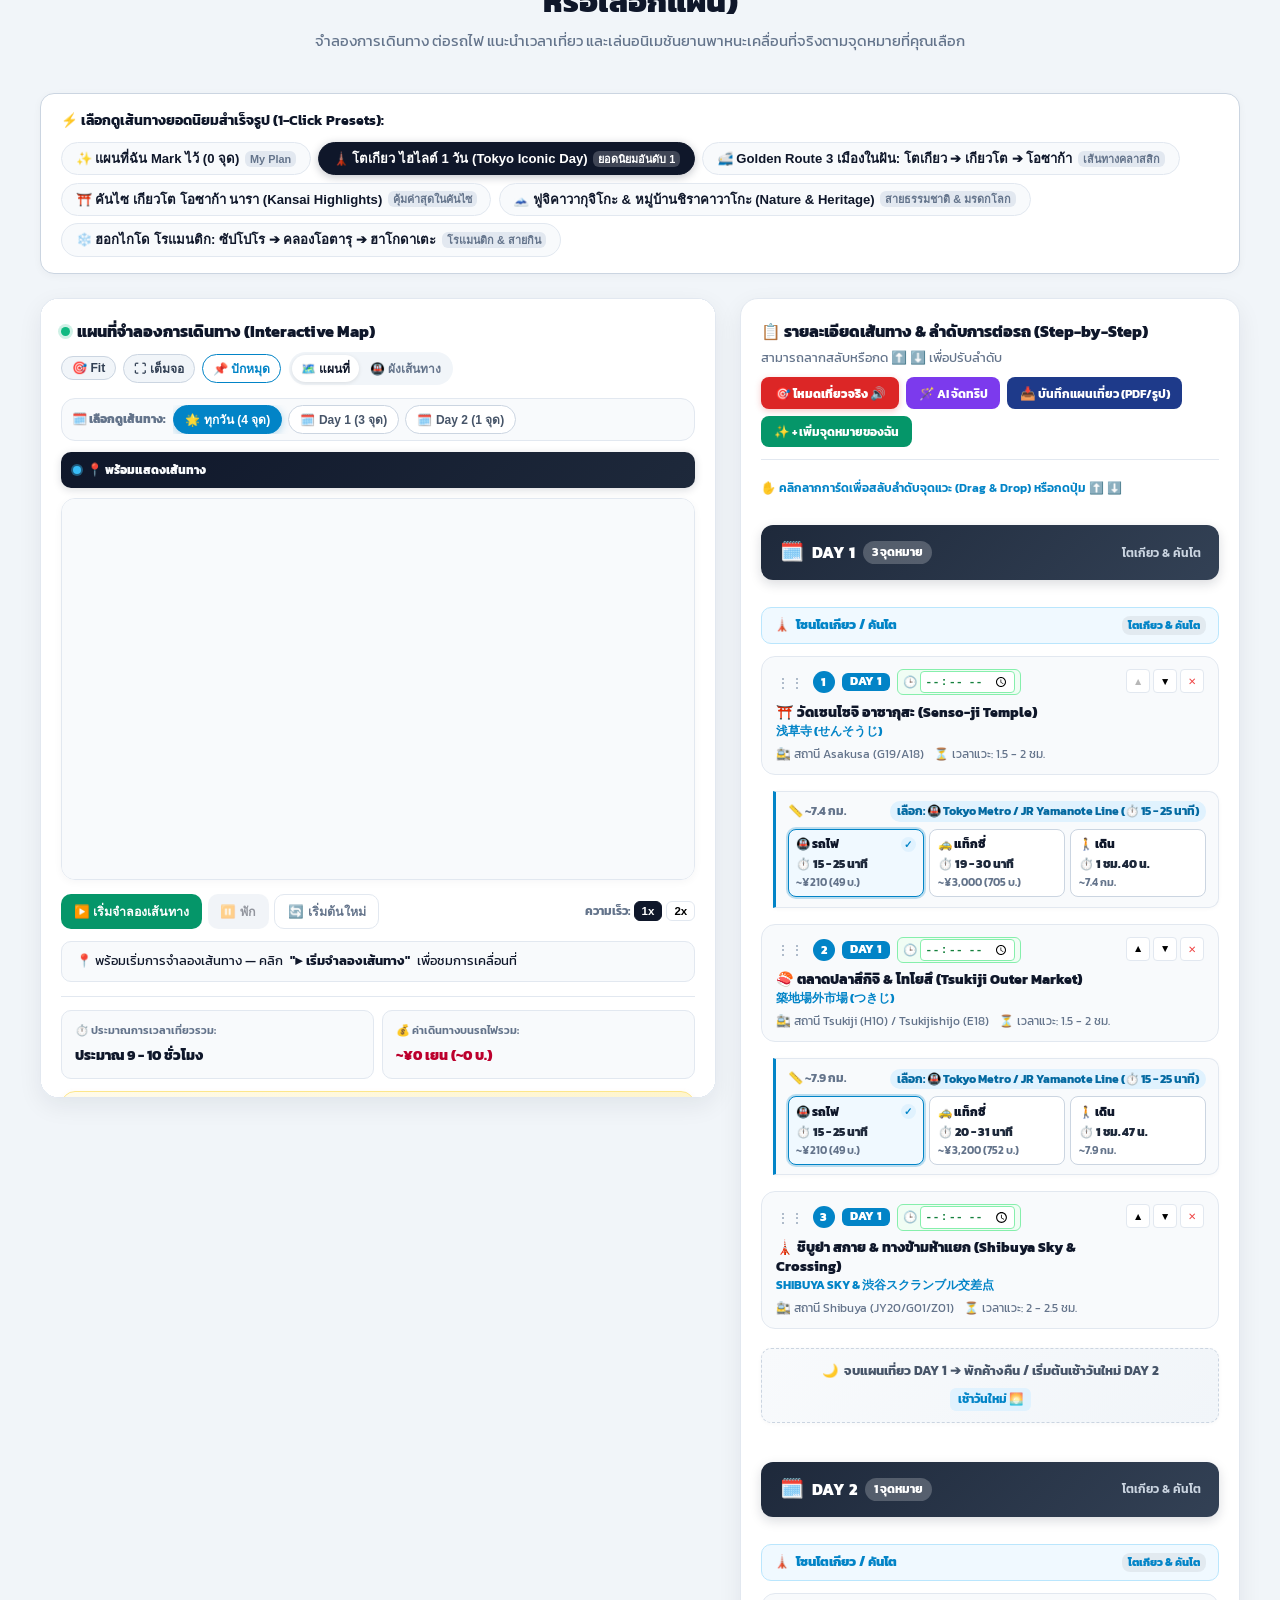
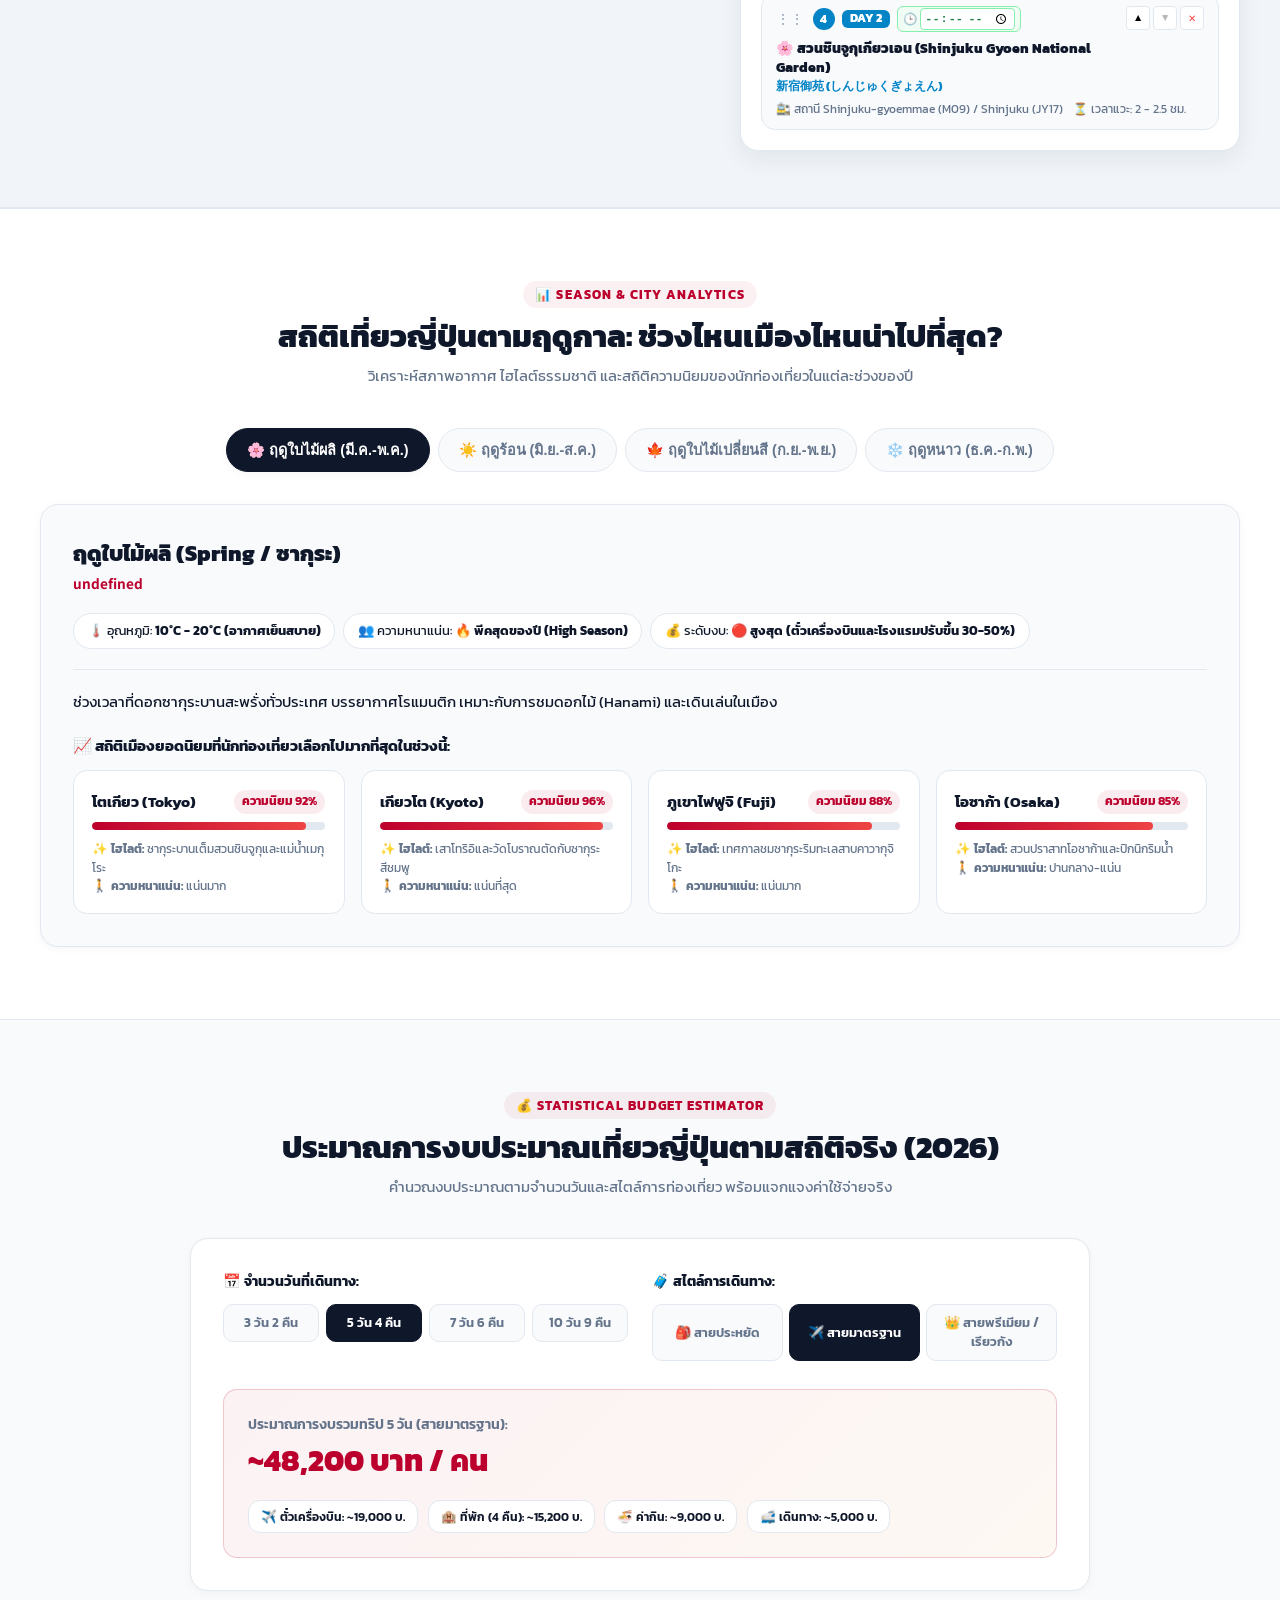
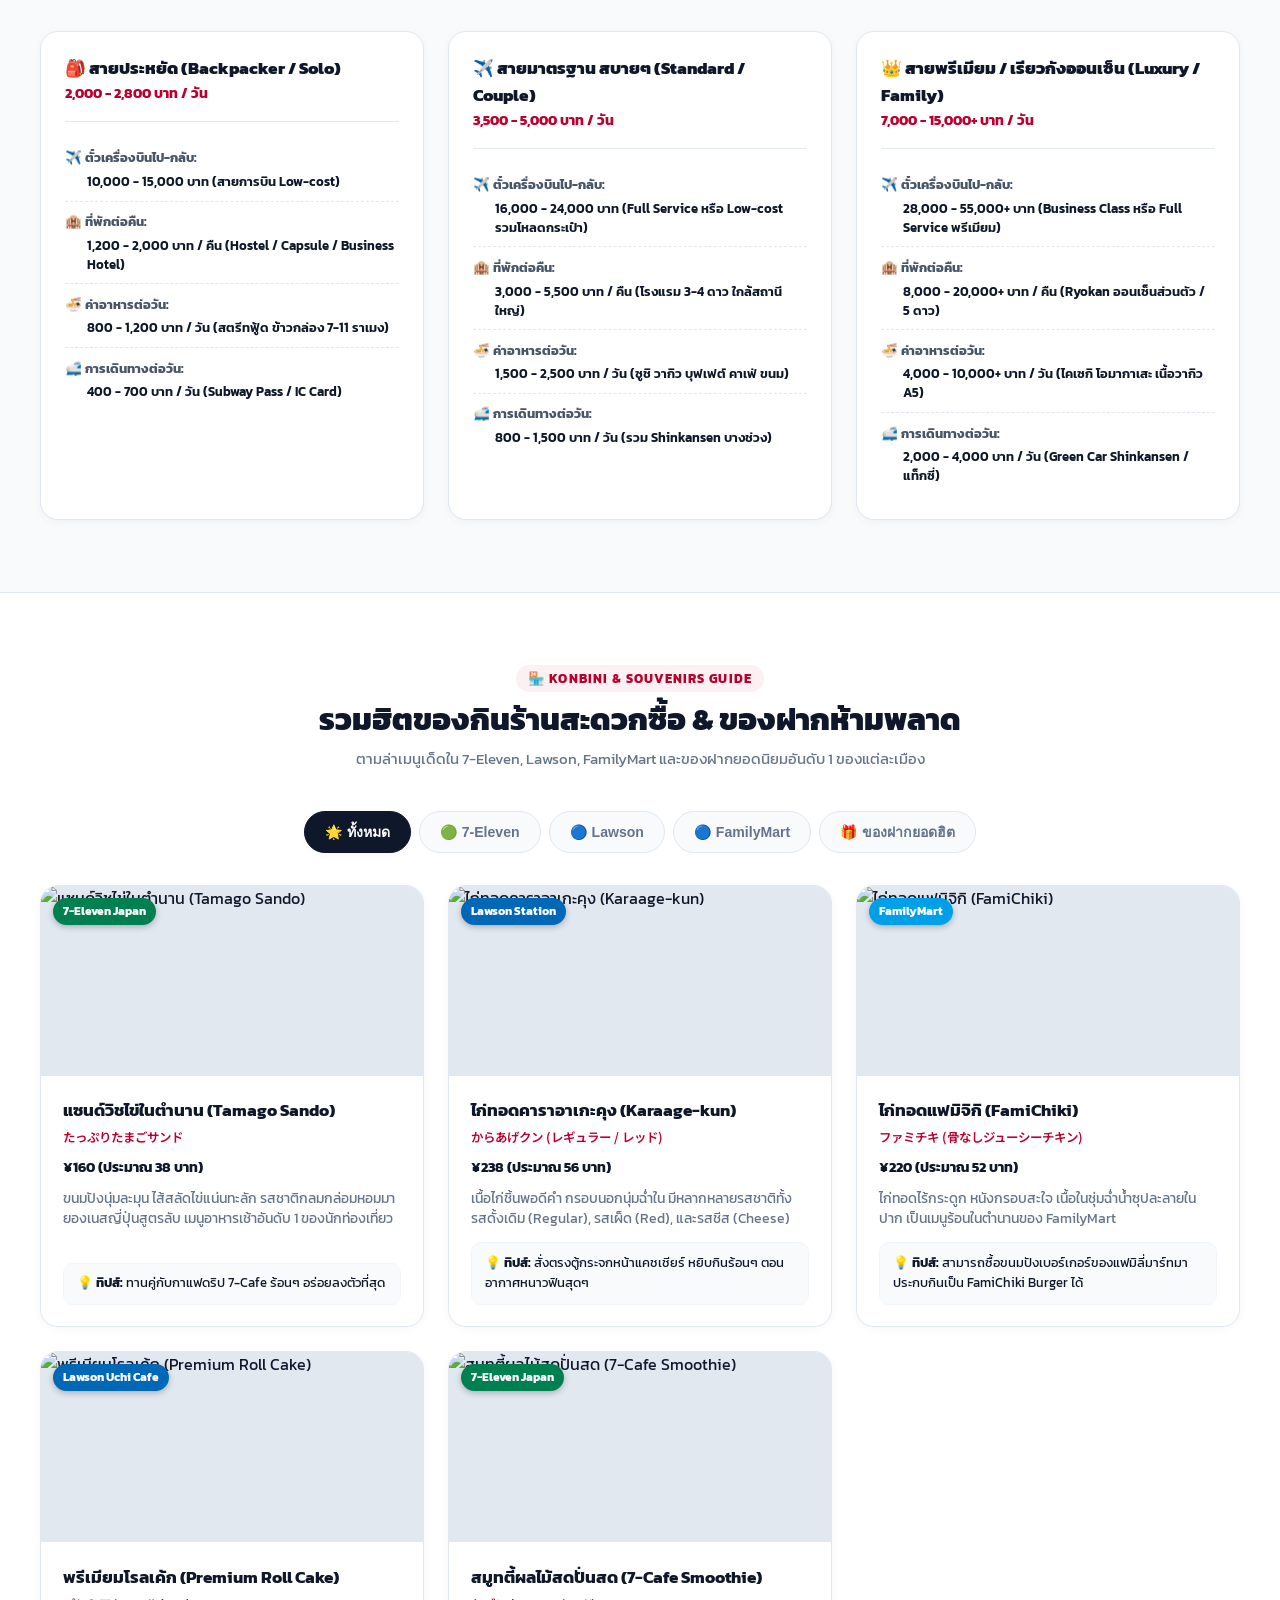
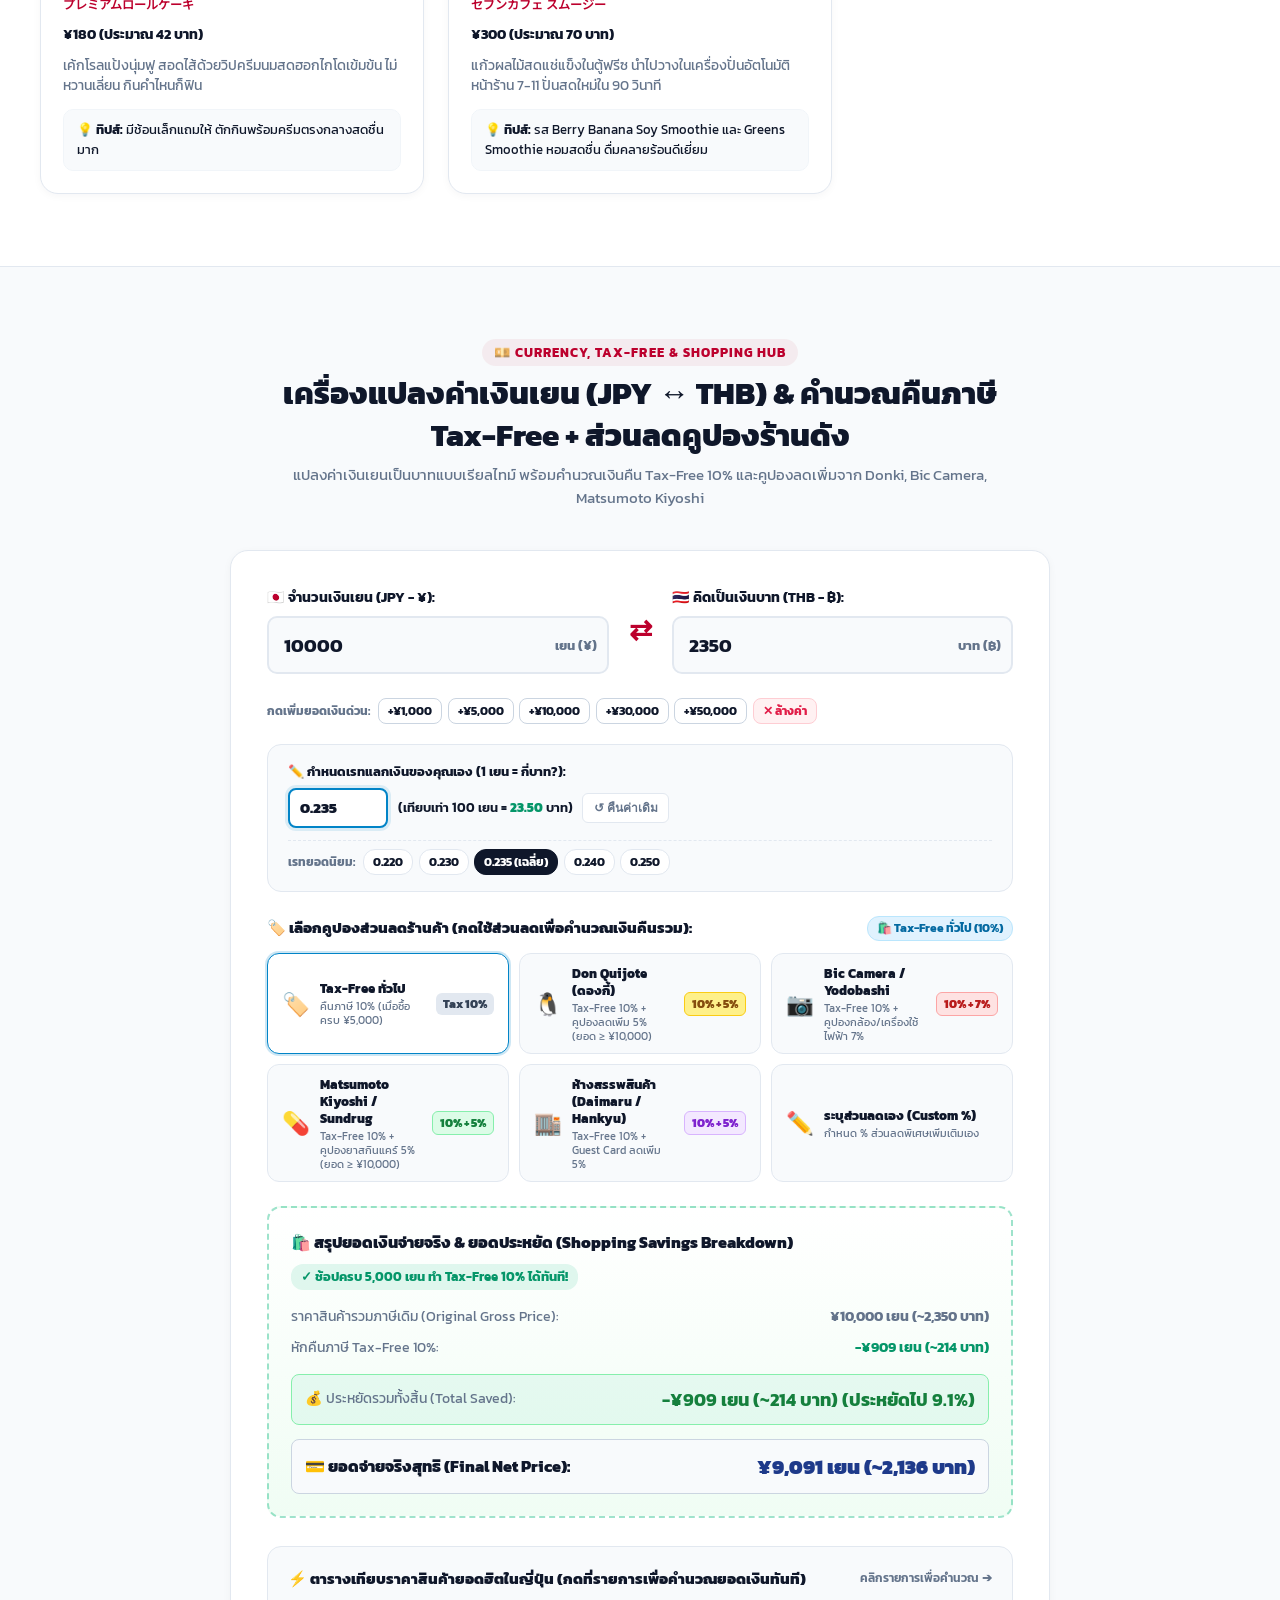
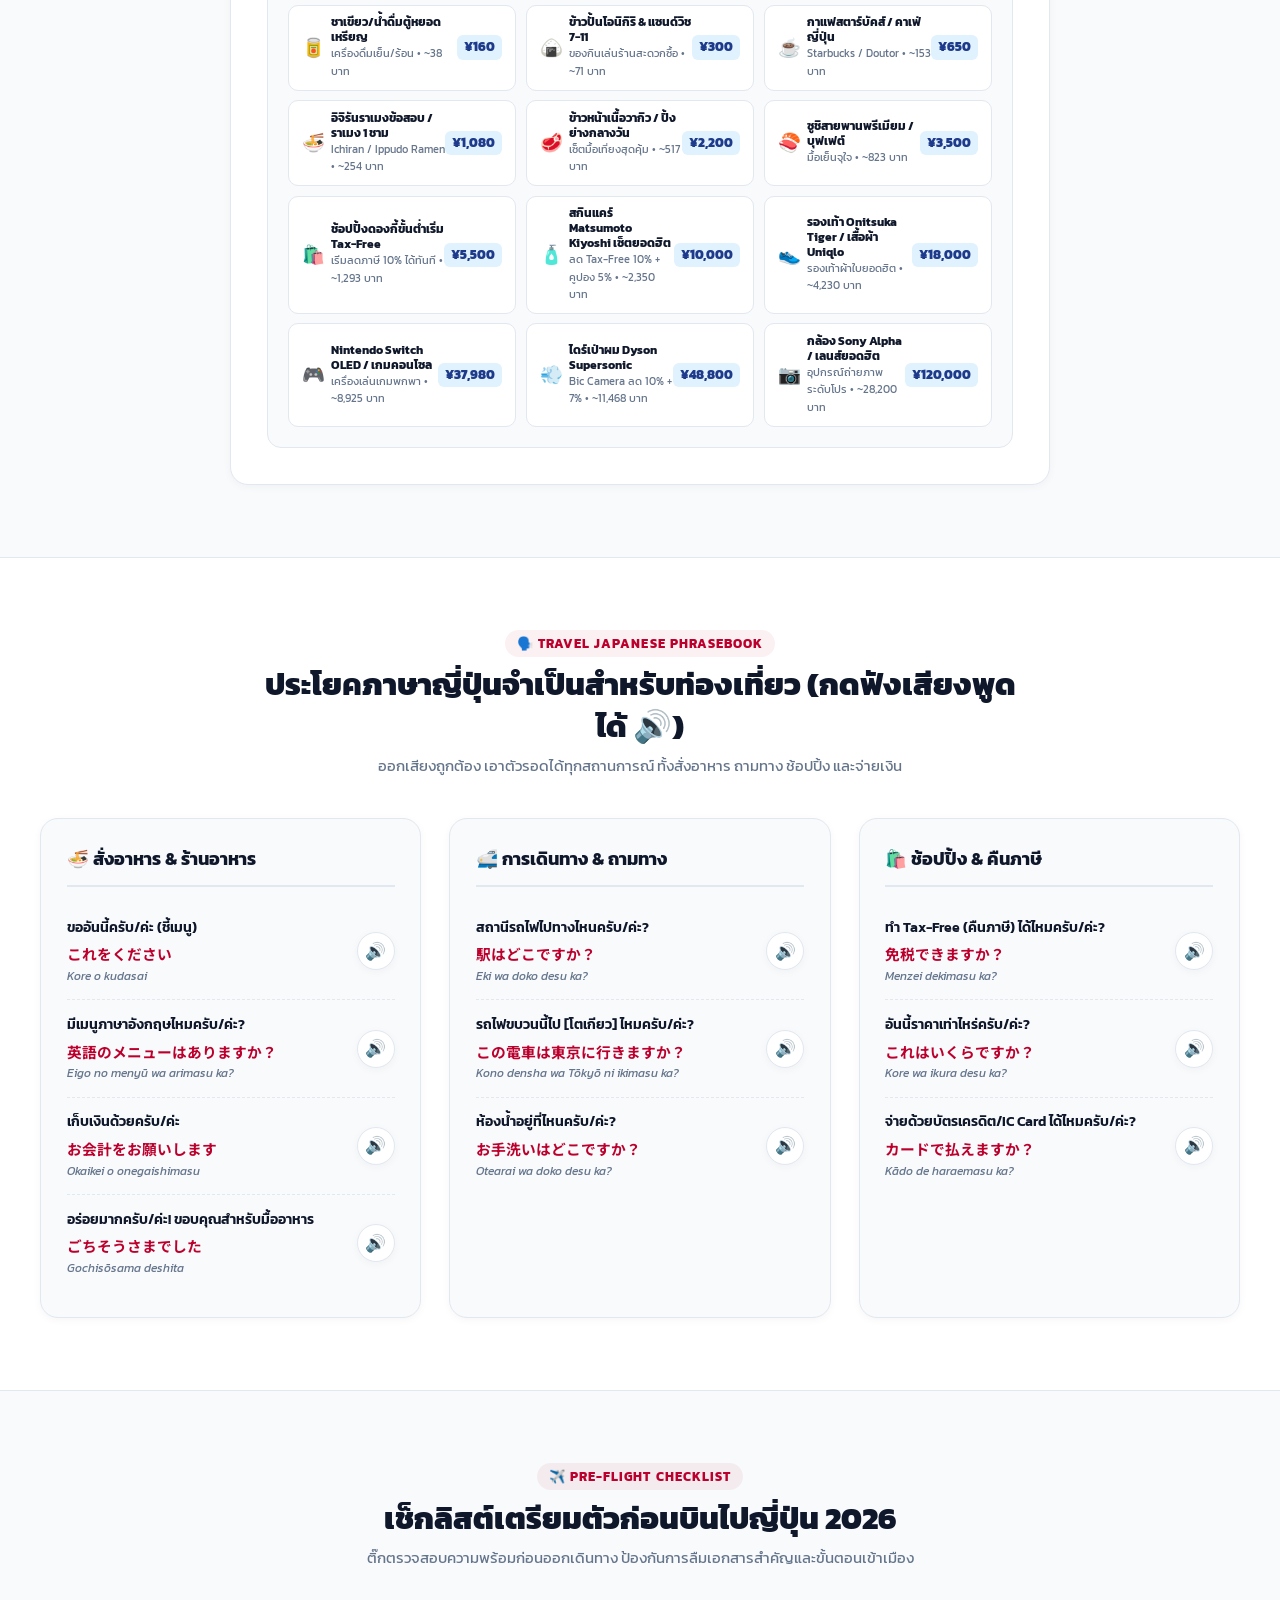
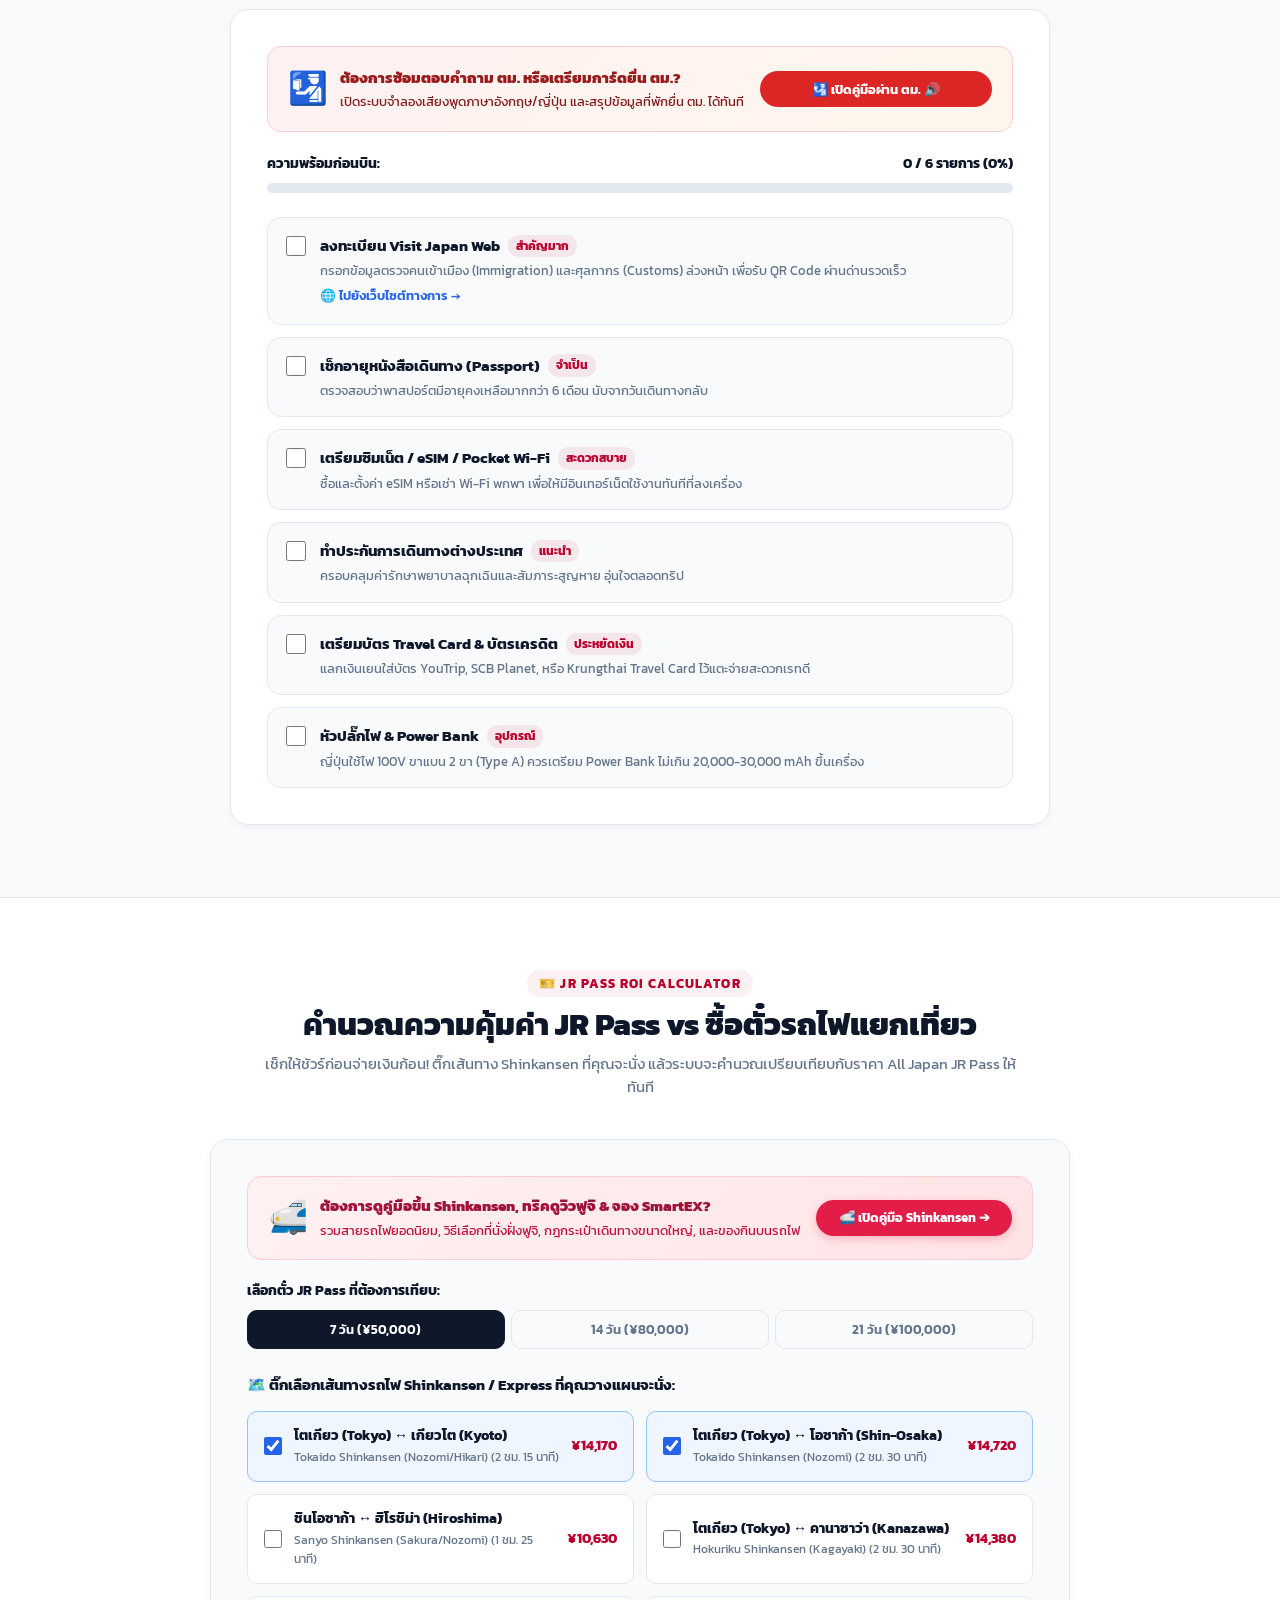
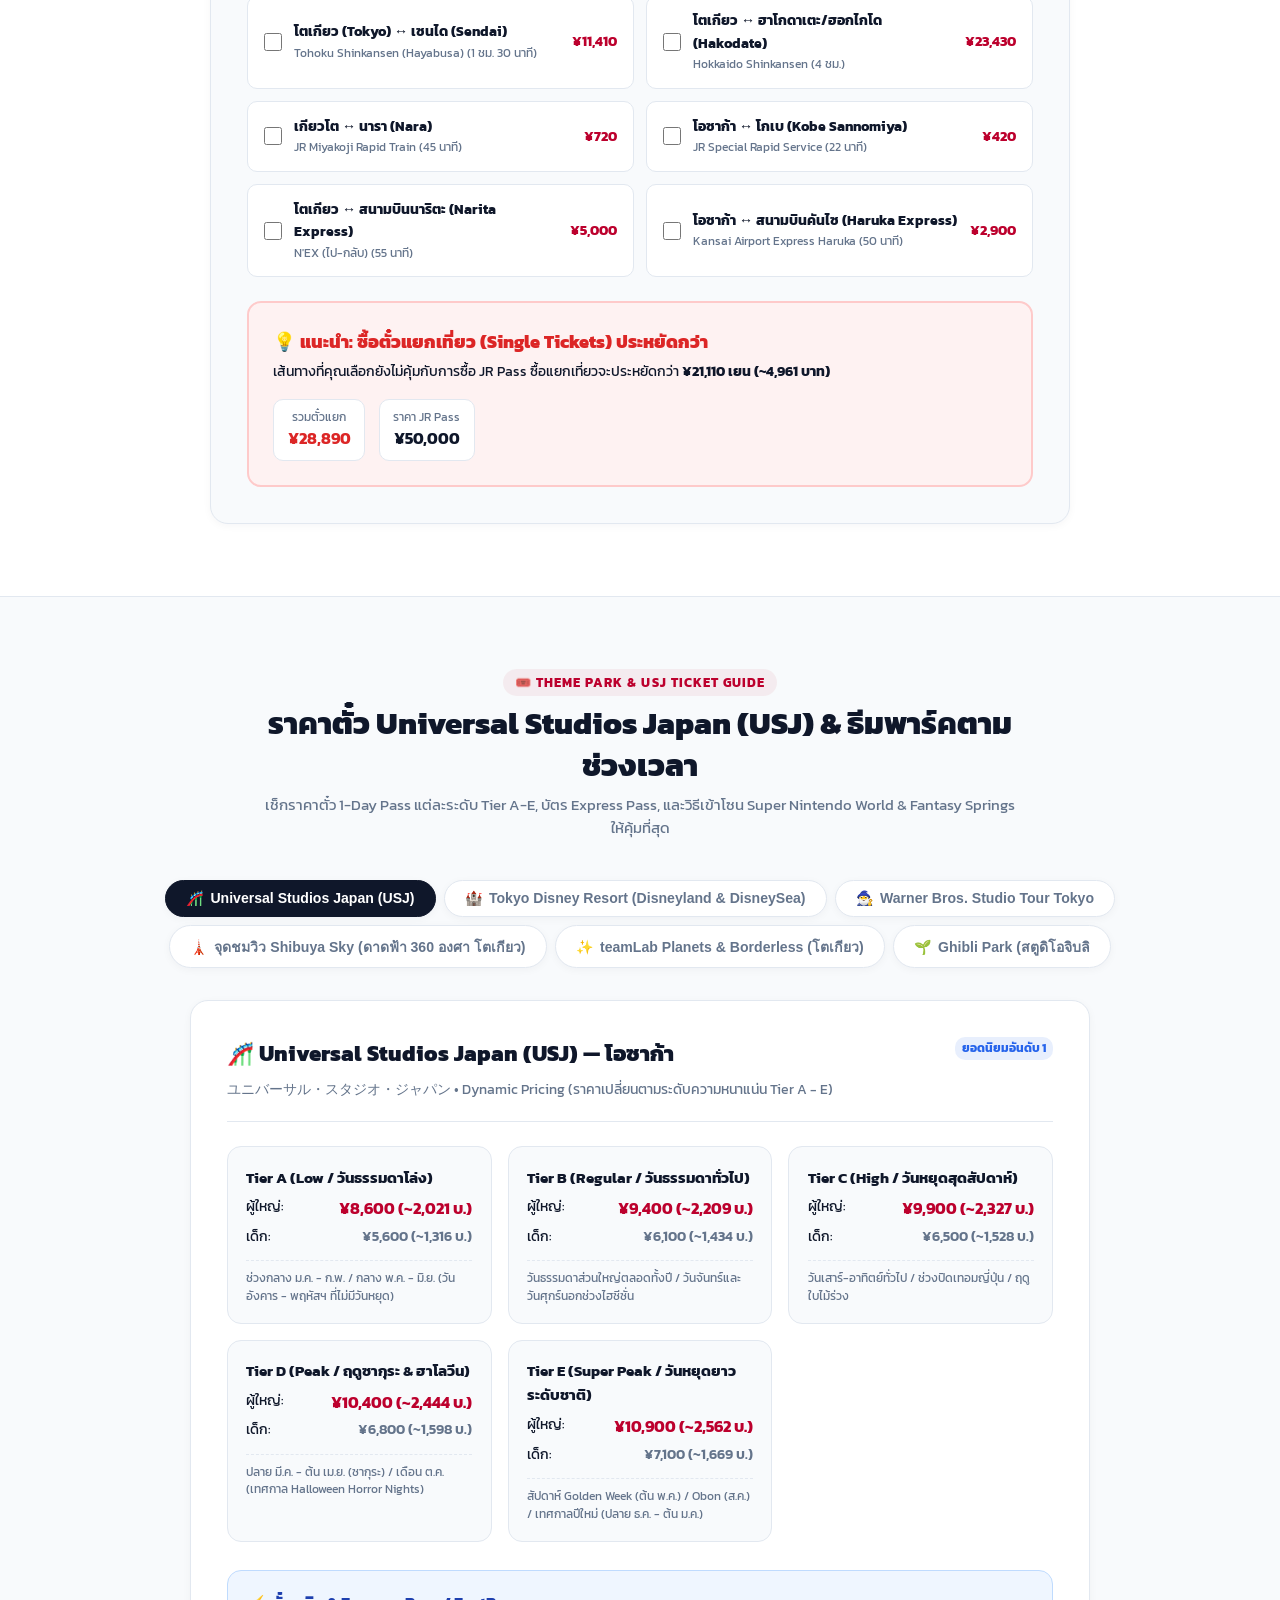
==== commit 1b9edc8d: "Add Group Trip Collaboration feature with real-time room sync, invite link sharing, and contributor " ====
--- a/index.html
+++ b/index.html
@@ -893,6 +893,13 @@
       <button class="drawer-close-btn" id="drawer-close-btn">&times;</button>
     </div>
 
+    <!-- Group Trip Collaboration Strip in Drawer -->
+    <div class="drawer-group-strip" id="drawer-group-strip">
+      <div class="group-strip-content" id="group-strip-content">
+        <!-- Injected via JavaScript (Solo or Group Active state) -->
+      </div>
+    </div>
+
     <!-- Quick Add Custom Place in Drawer -->
     <div style="padding: 0.75rem 1.25rem; background: #f8fafc; border-bottom: 1px solid var(--border-color); display: flex; justify-content: space-between; align-items: center;">
       <span style="font-size: 0.8rem; color: var(--text-muted);">อยากแวะโรงแรม/ร้านอาหาร?</span>
@@ -1445,6 +1452,18 @@
           <span class="menu-item-badge" id="profile-menu-plan-badge">0 รายการ</span>
         </button>
 
+        <button type="button" class="profile-menu-item item-group" id="profile-menu-group-btn">
+          <div class="menu-item-icon">👥</div>
+          <div class="menu-item-text">
+            <div style="display: flex; align-items: center; gap: 6px;">
+              <strong>วางแผนเที่ยวเป็นกลุ่ม (Group Trip Room)</strong>
+              <span class="profile-group-status-pill" id="profile-group-status-pill">ใหม่</span>
+            </div>
+            <span id="profile-group-sub-text">สร้างห้องส่งลิงก์ชวนเพื่อน เข้ามารวมแผนเที่ยวด้วยกันแบบสดๆ</span>
+          </div>
+          <span class="menu-item-tag" style="background: #059669; color: white;">SYNC</span>
+        </button>
+
         <button type="button" class="profile-menu-item item-ontrip" id="profile-menu-ontrip-btn">
           <div class="menu-item-icon">🎯</div>
           <div class="menu-item-text">
@@ -1513,6 +1532,130 @@
         <button type="button" class="btn-clear-plan" id="profile-clear-plan-btn">
           🗑️ ล้างแผนเที่ยวทั้งหมด
         </button>
+      </div>
+    </div>
+  </div>
+
+  <!-- Group Trip Collaboration Modal -->
+  <div class="modal-backdrop group-trip-backdrop" id="group-trip-modal" style="display: none;">
+    <div class="modal-container group-trip-modal-box">
+      <button type="button" class="modal-close-btn" id="close-group-modal-btn">&times;</button>
+      
+      <!-- Modal Header -->
+      <div class="group-modal-header">
+        <div class="group-modal-title-wrap">
+          <div class="group-modal-icon-badge">👥</div>
+          <div>
+            <h3>วางแผนเที่ยวเป็นกลุ่ม (Group Trip Room)</h3>
+            <p>สร้างห้องหรือเข้าร่วมผ่านลิงก์ เพื่อรวมแผนเที่ยว ซิงค์สดแบบเรียลไทม์</p>
+          </div>
+        </div>
+      </div>
+
+      <!-- Content Area -->
+      <div class="group-modal-body">
+        
+        <!-- View 1: Not In Room (Create or Join) -->
+        <div id="group-view-no-room">
+          <div class="group-tabs-row">
+            <button type="button" class="group-tab-btn active" id="group-tab-create-btn">🏠 สร้างห้องกลุ่มใหม่</button>
+            <button type="button" class="group-tab-btn" id="group-tab-join-btn">🚪 เข้าร่วมด้วยรหัส/ลิงก์</button>
+          </div>
+
+          <!-- Tab Pane: Create Room -->
+          <div class="group-pane active" id="group-pane-create">
+            <div class="group-form-group">
+              <label for="group-input-trip-name">🏷️ ชื่อทริปของกลุ่ม:</label>
+              <input type="text" id="group-input-trip-name" class="group-input" placeholder="เช่น ทริปตะลุยโตเกียว 5 วัน" value="ทริปญี่ปุ่นเพื่อนซี้ 2026">
+            </div>
+            <div class="group-form-group">
+              <label for="group-input-my-name-create">🧑‍💼 ชื่อเล่นของคุณในกลุ่ม:</label>
+              <input type="text" id="group-input-my-name-create" class="group-input" placeholder="เช่น บอย, ต้น, มายด์" value="ฉันเอง">
+            </div>
+            <div class="group-checkbox-row">
+              <label class="group-checkbox-label">
+                <input type="checkbox" id="group-check-import-itinerary" checked>
+                <span>นำสถานที่ที่บันทึกไว้ปัจจุบัน (<strong id="group-import-count">0</strong> แห่ง) เข้าไปเป็นแผนเริ่มต้นของห้องกลุ่มด้วย</span>
+              </label>
+            </div>
+            <button type="button" class="btn primary group-submit-btn" id="group-create-submit-btn">
+              🚀 สร้างห้องทริป & รับลิงก์ชวนเพื่อน
+            </button>
+          </div>
+
+          <!-- Tab Pane: Join Room -->
+          <div class="group-pane" id="group-pane-join" style="display: none;">
+            <div class="group-form-group">
+              <label for="group-input-room-code">🔑 รหัสห้อง 6 หลัก หรือวางลิงก์ห้อง:</label>
+              <input type="text" id="group-input-room-code" class="group-input" placeholder="เช่น JP-7821 หรือวาง https://...">
+            </div>
+            <div class="group-form-group">
+              <label for="group-input-my-name-join">🧑‍💼 ชื่อเล่นของคุณในกลุ่ม:</label>
+              <input type="text" id="group-input-my-name-join" class="group-input" placeholder="เช่น บอย, ต้น, มายด์" value="ฉันเอง">
+            </div>
+            <button type="button" class="btn primary group-submit-btn" id="group-join-submit-btn">
+              ✨ เข้าร่วมห้องทริปทันที
+            </button>
+          </div>
+        </div>
+
+        <!-- View 2: Active Room (Manage / Share) -->
+        <div id="group-view-active-room" style="display: none;">
+          <div class="group-active-status-card">
+            <div class="status-card-top">
+              <div class="status-live-indicator">
+                <span class="live-dot-pulse"></span>
+                <strong>ห้องกำลังออนไลน์ (Live Synced)</strong>
+              </div>
+              <span class="group-room-code-tag" id="active-room-code-tag">JP-0000</span>
+            </div>
+            <h4 class="active-room-name" id="active-room-name-display">ชื่อทริปกลุ่ม</h4>
+            <div class="active-room-meta">
+              <span>👤 คุณ: <strong id="active-my-name-display">คุณ</strong></span>
+              <span>·</span>
+              <span>📍 แผนในห้อง: <strong id="active-room-stops-display">0 จุด</strong></span>
+            </div>
+          </div>
+
+          <!-- Share Link Box -->
+          <div class="group-share-box">
+            <label>🔗 ลิงก์เชิญเพื่อนเข้าห้องนี้:</label>
+            <div class="group-copy-wrap">
+              <input type="text" id="group-share-url-input" class="group-input" readonly>
+              <button type="button" class="btn" id="group-copy-link-btn">📋 คัดลอก</button>
+            </div>
+            <div class="group-share-actions-row">
+              <button type="button" class="group-share-btn line-btn" id="group-share-line-btn">
+                📲 แชร์เข้า LINE กลุ่ม
+              </button>
+              <button type="button" class="group-share-btn sync-btn" id="group-force-sync-btn">
+                🔄 รีเฟรชซิงค์สด
+              </button>
+            </div>
+          </div>
+
+          <!-- Members in Room -->
+          <div class="group-members-box">
+            <div class="members-box-header">
+              <span>👥 สมาชิกในห้อง (<span id="group-members-count">1</span> คน):</span>
+            </div>
+            <div class="group-members-chips" id="group-members-chips">
+              <!-- Rendered via JS -->
+            </div>
+          </div>
+
+          <!-- How It Works Hint -->
+          <div class="group-sync-tips">
+            💡 <strong>วิธีใช้งาน:</strong> เมื่ออยู่ในห้องนี้ ทุกครั้งที่สมาชิกกด <strong>"+ แผนเที่ยว"</strong> เพิ่ม/ลบสถานที่ หรือจัดเวลา ข้อมูลจะซิงค์มาขึ้นที่หน้าจอและแผนที่ของทุกคนในกลุ่มโดยอัตโนมัติ!
+          </div>
+
+          <div class="group-room-footer-actions">
+            <button type="button" class="btn group-leave-btn" id="group-leave-room-btn">
+              🚪 ออกจากห้องกลุ่ม (กลับไปทริปส่วนตัว)
+            </button>
+          </div>
+        </div>
+
       </div>
     </div>
   </div>
--- a/style.css
+++ b/style.css
@@ -1837,7 +1837,14 @@
   min-height: 350px !important;
 }
 
-/* Modern Drop-Pin Leaflet Marker */
+/* Custom Leaflet DivIcon reset */
+.custom-modern-pin-divicon {
+  background: transparent !important;
+  border: none !important;
+  overflow: visible !important;
+}
+
+/* Modern Drop-Pin Leaflet Marker (Option 1: Clean 34px Number Pin + Floating Label) */
 .modern-drop-pin-container {
   display: flex;
   flex-direction: column;
@@ -1845,54 +1852,70 @@
   cursor: pointer;
   user-select: none;
   transition: transform 0.2s cubic-bezier(0.34, 1.56, 0.64, 1);
+  position: relative;
+  overflow: visible;
 }
 
 .modern-drop-pin-container:hover {
-  transform: scale(1.15) translateY(-4px);
+  transform: scale(1.12) translateY(-4px);
   z-index: 9999 !important;
 }
 
 .pin-label-pill {
-  background: rgba(15, 23, 42, 0.95);
-  color: white;
-  border: 1px solid rgba(255, 255, 255, 0.2);
-  padding: 2px 7px;
-  border-radius: 12px;
-  font-size: 0.72rem;
+  background: rgba(15, 23, 42, 0.96);
+  color: #ffffff;
+  border: 1.5px solid rgba(255, 255, 255, 0.35);
+  padding: 3px 9px;
+  border-radius: 14px;
+  font-size: 0.74rem;
   font-weight: 800;
   white-space: nowrap;
-  box-shadow: 0 3px 10px rgba(0, 0, 0, 0.35);
-  margin-bottom: 2px;
-  display: flex;
-  align-items: center;
-  gap: 3px;
-  max-width: 130px;
+  box-shadow: 0 4px 14px rgba(0, 0, 0, 0.35);
+  margin-bottom: 3px;
+  display: inline-flex;
+  align-items: center;
+  gap: 4px;
+  max-width: 170px;
   overflow: hidden;
   text-overflow: ellipsis;
+  letter-spacing: 0.2px;
+}
+
+.pin-label-pill .pin-day-tag {
+  font-weight: 900;
+  font-size: 0.7rem;
+  background: rgba(255, 255, 255, 0.18);
+  padding: 1px 6px;
+  border-radius: 8px;
+  margin-right: 2px;
+  display: inline-block;
 }
 
 .pin-circle-head {
-  width: 28px;
-  height: 28px;
+  width: 34px;
+  height: 34px;
   border-radius: 50%;
-  border: 2.5px solid white;
-  color: white;
+  border: 2.5px solid #ffffff;
+  color: #ffffff;
   display: flex;
   align-items: center;
   justify-content: center;
-  font-size: 0.74rem;
+  font-size: 1rem;
   font-weight: 900;
-  box-shadow: 0 4px 12px rgba(0, 0, 0, 0.35);
+  line-height: 1;
+  box-shadow: 0 4px 14px rgba(0, 0, 0, 0.4);
   transition: all 0.2s ease;
+  white-space: nowrap;
 }
 
 .pin-point-arrow {
   width: 0;
   height: 0;
-  border-left: 5px solid transparent;
-  border-right: 5px solid transparent;
-  border-top: 6px solid white;
+  border-left: 6px solid transparent;
+  border-right: 6px solid transparent;
+  border-top: 7px solid #ffffff;
   margin-top: -1px;
+  filter: drop-shadow(0 2px 2px rgba(0, 0, 0, 0.25));
 }
 
 .modern-drop-pin-container.active-selected-pin {
@@ -1901,7 +1924,7 @@
 }
 
 .modern-drop-pin-container.active-selected-pin .pin-circle-head {
-  box-shadow: 0 0 0 4px rgba(56, 189, 248, 0.5), 0 6px 16px rgba(0, 0, 0, 0.45);
+  box-shadow: 0 0 0 4px rgba(56, 189, 248, 0.6), 0 6px 18px rgba(0, 0, 0, 0.5);
 }
 
 .route-timeline-item.active-pin-highlight {
@@ -2008,6 +2031,28 @@
   color: white;
   font-weight: 800;
   box-shadow: 0 3px 10px rgba(225, 29, 72, 0.4);
+}
+
+/* Animated Moving Route Polylines in Leaflet (เส้นวิ่งตาม Mockup) */
+.leaflet-route-moving-dash {
+  stroke-dasharray: 10, 10 !important;
+  animation: leafletRouteDashMove 1s linear infinite !important;
+  pointer-events: none !important;
+}
+
+@keyframes leafletRouteDashMove {
+  from {
+    stroke-dashoffset: 20;
+  }
+  to {
+    stroke-dashoffset: 0;
+  }
+}
+
+.leaflet-route-glow {
+  stroke-linecap: round !important;
+  pointer-events: none !important;
+  filter: drop-shadow(0 0 3px rgba(0, 0, 0, 0.15));
 }
 
 /* Moving Simulation Vehicle Marker on Leaflet */
@@ -2569,53 +2614,168 @@
   line-height: 1.35;
 }
 
-/* Connecting Leg */
+/* Connecting Leg - Multi-Modal 3-Options Comparison Card */
 .route-transit-leg {
+  display: flex;
+  flex-direction: column;
+  gap: 0.45rem;
+  padding: 0.6rem 0.75rem;
+  background: #f8fafc;
+  border-left: 3.5px solid #0284c7;
+  border-top: 1px solid #e2e8f0;
+  border-right: 1px solid #e2e8f0;
+  border-bottom: 1px solid #e2e8f0;
+  border-radius: 0 var(--radius-md) var(--radius-md) 0;
+  margin: 0.45rem 0 0.45rem 12px;
+  font-size: 0.75rem;
+  color: var(--text-main);
+  transition: all 0.2s ease;
+  box-shadow: 0 1px 4px rgba(0, 0, 0, 0.03);
+}
+
+.route-transit-leg.cross-region {
+  background: #fff1f2;
+  border-left-color: #e11d48;
+  border-color: #fecdd3;
+  color: #9f1239;
+}
+
+.transit-leg-header {
   display: flex;
   align-items: center;
   justify-content: space-between;
   gap: 0.5rem;
-  padding: 0.4rem 0.65rem;
-  background: #f1f5f9;
-  border-left: 3px solid #64748b;
-  border-radius: 0 var(--radius-md) var(--radius-md) 0;
-  margin-left: 10px;
-  font-size: 0.75rem;
-  color: var(--text-main);
+  font-size: 0.76rem;
+  flex-wrap: wrap;
+}
+
+.transit-leg-distance {
+  color: #64748b;
+  font-weight: 700;
+  display: inline-flex;
+  align-items: center;
+  gap: 3px;
+}
+
+.transit-leg-rec {
+  color: #0369a1;
+  font-weight: 700;
+  font-size: 0.72rem;
+  background: #e0f2fe;
+  padding: 1px 7px;
+  border-radius: 10px;
+}
+
+.route-transit-leg.cross-region .transit-leg-rec {
+  color: #be123c;
+  background: #ffe4e6;
+}
+
+/* Compact Multi-Modal Selectable Buttons */
+.transit-modes-grid {
+  display: grid;
+  grid-template-columns: repeat(3, 1fr);
+  gap: 0.35rem;
+}
+
+.transit-mode-btn {
+  background: #ffffff;
+  border: 1.5px solid #cbd5e1;
+  border-radius: 8px;
+  padding: 0.35rem 0.45rem;
+  display: flex;
+  flex-direction: column;
+  gap: 2px;
+  cursor: pointer;
+  text-align: left;
+  transition: all 0.15s ease;
+  user-select: none;
+  font-family: inherit;
+  width: 100%;
+  box-sizing: border-box;
+}
+
+.transit-mode-btn:hover {
+  border-color: #0284c7;
+  background: #f8fafc;
+  transform: translateY(-1px);
+}
+
+.transit-mode-btn.is-selected {
+  border-color: #0284c7;
+  background: #f0f9ff;
+  box-shadow: 0 0 0 2px rgba(2, 132, 199, 0.25);
+}
+
+.mode-btn-top {
+  display: flex;
+  align-items: center;
+  justify-content: space-between;
+  width: 100%;
+  gap: 4px;
+}
+
+.mode-btn-title {
+  font-size: 0.72rem;
+  font-weight: 800;
+  color: #0f172a;
+  white-space: nowrap;
+}
+
+.mode-btn-check {
+  font-size: 0.65rem;
+  font-weight: 900;
+  color: #0284c7;
+  background: #e0f2fe;
+  width: 15px;
+  height: 15px;
+  border-radius: 50%;
+  display: inline-flex;
+  align-items: center;
+  justify-content: center;
+  flex-shrink: 0;
+}
+
+.mode-btn-meta {
+  display: flex;
+  flex-direction: column;
+  gap: 1px;
+}
+
+.mode-btn-time {
+  font-size: 0.74rem;
+  font-weight: 800;
+  color: #1e293b;
+  white-space: nowrap;
+}
+
+.mode-btn-price {
+  font-size: 0.67rem;
+  color: #64748b;
   font-weight: 600;
-  flex-wrap: wrap;
-}
-
-.route-transit-leg.cross-region {
-  background: #ffe4e6;
-  border-left-color: #e11d48;
-  color: #9f1239;
-}
-
-.transit-leg-mode {
-  display: flex;
-  align-items: center;
-  gap: 0.3rem;
-  flex: 1 1 auto;
-  min-width: 130px;
-}
-
-.transit-leg-time {
-  background: white;
-  padding: 2px 6px;
-  border-radius: 8px;
-  font-weight: 700;
-  color: var(--primary-navy);
-  box-shadow: 0 1px 3px rgba(0, 0, 0, 0.05);
-  font-size: 0.72rem;
   white-space: nowrap;
 }
 
-.transit-leg-fare {
-  margin-left: auto;
-  font-weight: 700;
-  color: var(--primary-red);
-  white-space: nowrap;
+@media (max-width: 540px) {
+  .transit-modes-grid {
+    grid-template-columns: 1fr;
+    gap: 0.25rem;
+  }
+  .transit-mode-btn {
+    flex-direction: row;
+    align-items: center;
+    justify-content: space-between;
+    padding: 0.35rem 0.55rem;
+  }
+  .mode-btn-top {
+    width: auto;
+    gap: 6px;
+  }
+  .mode-btn-meta {
+    flex-direction: row;
+    gap: 8px;
+    align-items: center;
+  }
 }
 
 .empty-route-state {
@@ -9203,7 +9363,584 @@
   }
 }
 
-
-
-
-
+/* ==========================================================================
+   GROUP TRIP COLLABORATION & REAL-TIME ROOM SYNC STYLES
+   ========================================================================== */
+
+/* Profile Menu Pill */
+.profile-group-status-pill {
+  font-size: 0.65rem;
+  font-weight: 800;
+  color: #059669;
+  background: #d1fae5;
+  padding: 1px 7px;
+  border-radius: 10px;
+  text-transform: uppercase;
+  letter-spacing: 0.3px;
+}
+
+/* Itinerary Drawer Group Strip */
+.drawer-group-strip {
+  border-bottom: 1px solid var(--border-color);
+  background: #f8fafc;
+  padding: 0.6rem 1.15rem;
+  font-size: 0.8rem;
+  transition: all 0.2s ease;
+}
+
+.drawer-group-strip.is-group-active {
+  background: linear-gradient(135deg, #f0fdf4 0%, #ecfdf5 100%);
+  border-bottom: 1.5px solid #a7f3d0;
+}
+
+.group-strip-solo {
+  display: flex;
+  align-items: center;
+  justify-content: space-between;
+  gap: 0.6rem;
+}
+
+.group-strip-solo-left {
+  display: flex;
+  align-items: center;
+  gap: 8px;
+  min-width: 0;
+}
+
+.group-strip-icon {
+  font-size: 1.25rem;
+  flex-shrink: 0;
+}
+
+.group-strip-text {
+  display: flex;
+  flex-direction: column;
+  min-width: 0;
+}
+
+.group-strip-text strong {
+  color: #0f172a;
+  font-size: 0.82rem;
+  font-weight: 700;
+}
+
+.group-strip-text span {
+  color: #64748b;
+  font-size: 0.72rem;
+  white-space: nowrap;
+  overflow: hidden;
+  text-overflow: ellipsis;
+}
+
+.group-strip-btn {
+  background: #059669;
+  color: #ffffff;
+  border: none;
+  border-radius: 6px;
+  padding: 0.35rem 0.75rem;
+  font-size: 0.76rem;
+  font-weight: 700;
+  cursor: pointer;
+  white-space: nowrap;
+  display: inline-flex;
+  align-items: center;
+  gap: 4px;
+  transition: all 0.15s ease;
+  box-shadow: 0 2px 6px rgba(5, 150, 105, 0.2);
+  font-family: inherit;
+}
+
+.group-strip-btn:hover {
+  background: #047857;
+  transform: translateY(-1px);
+}
+
+/* Group Strip Active Mode */
+.group-strip-active-wrap {
+  display: flex;
+  flex-direction: column;
+  gap: 0.4rem;
+}
+
+.group-strip-active-header {
+  display: flex;
+  align-items: center;
+  justify-content: space-between;
+  gap: 0.5rem;
+}
+
+.group-strip-room-name {
+  font-weight: 800;
+  color: #065f46;
+  font-size: 0.84rem;
+  display: flex;
+  align-items: center;
+  gap: 6px;
+}
+
+.group-strip-actions {
+  display: flex;
+  align-items: center;
+  gap: 0.35rem;
+}
+
+.group-strip-sm-btn {
+  background: #ffffff;
+  border: 1px solid #a7f3d0;
+  color: #065f46;
+  padding: 2px 7px;
+  border-radius: 5px;
+  font-size: 0.7rem;
+  font-weight: 700;
+  cursor: pointer;
+  display: inline-flex;
+  align-items: center;
+  gap: 3px;
+  transition: all 0.15s ease;
+  font-family: inherit;
+}
+
+.group-strip-sm-btn:hover {
+  background: #d1fae5;
+  border-color: #34d399;
+}
+
+.group-strip-sm-btn.manage-btn {
+  background: #059669;
+  color: white;
+  border-color: #059669;
+}
+
+.group-strip-sm-btn.manage-btn:hover {
+  background: #047857;
+}
+
+.group-strip-members-row {
+  display: flex;
+  align-items: center;
+  gap: 6px;
+  font-size: 0.72rem;
+  color: #047857;
+  overflow-x: auto;
+  padding-bottom: 2px;
+}
+
+/* Group Trip Modal */
+.group-trip-modal-box {
+  max-width: 580px;
+  width: 95%;
+  background: #ffffff;
+  border-radius: 16px;
+  box-shadow: 0 20px 45px rgba(15, 23, 42, 0.25);
+  overflow: hidden;
+  padding: 0;
+  border: 1px solid #e2e8f0;
+}
+
+.group-modal-header {
+  background: linear-gradient(135deg, #064e3b 0%, #065f46 100%);
+  color: white;
+  padding: 1.25rem 1.5rem;
+}
+
+.group-modal-title-wrap {
+  display: flex;
+  align-items: center;
+  gap: 12px;
+}
+
+.group-modal-icon-badge {
+  width: 44px;
+  height: 44px;
+  border-radius: 12px;
+  background: rgba(255, 255, 255, 0.15);
+  display: flex;
+  align-items: center;
+  justify-content: center;
+  font-size: 1.4rem;
+  flex-shrink: 0;
+}
+
+.group-modal-header h3 {
+  margin: 0;
+  font-size: 1.15rem;
+  font-weight: 800;
+  color: white;
+}
+
+.group-modal-header p {
+  margin: 2px 0 0;
+  font-size: 0.78rem;
+  color: #a7f3d0;
+}
+
+.group-modal-body {
+  padding: 1.25rem 1.5rem;
+}
+
+/* Tabs */
+.group-tabs-row {
+  display: grid;
+  grid-template-columns: 1fr 1fr;
+  gap: 6px;
+  background: #f1f5f9;
+  padding: 4px;
+  border-radius: 10px;
+  margin-bottom: 1.2rem;
+}
+
+.group-tab-btn {
+  background: transparent;
+  border: none;
+  padding: 0.6rem 0.8rem;
+  font-size: 0.82rem;
+  font-weight: 700;
+  color: #64748b;
+  border-radius: 8px;
+  cursor: pointer;
+  transition: all 0.15s ease;
+  font-family: inherit;
+}
+
+.group-tab-btn.active {
+  background: #ffffff;
+  color: #065f46;
+  box-shadow: 0 2px 6px rgba(0, 0, 0, 0.08);
+}
+
+.group-form-group {
+  margin-bottom: 1rem;
+}
+
+.group-form-group label {
+  display: block;
+  font-size: 0.8rem;
+  font-weight: 700;
+  color: #334155;
+  margin-bottom: 0.35rem;
+}
+
+.group-input {
+  width: 100%;
+  padding: 0.65rem 0.85rem;
+  border: 1.5px solid #cbd5e1;
+  border-radius: 9px;
+  font-size: 0.88rem;
+  font-family: inherit;
+  box-sizing: border-box;
+  transition: border-color 0.15s ease;
+}
+
+.group-input:focus {
+  outline: none;
+  border-color: #059669;
+  box-shadow: 0 0 0 3px rgba(5, 150, 105, 0.15);
+}
+
+.group-checkbox-row {
+  margin-bottom: 1.2rem;
+}
+
+.group-checkbox-label {
+  display: flex;
+  align-items: flex-start;
+  gap: 8px;
+  font-size: 0.8rem;
+  color: #475569;
+  cursor: pointer;
+  line-height: 1.4;
+}
+
+.group-submit-btn {
+  width: 100%;
+  padding: 0.75rem;
+  font-size: 0.92rem;
+  font-weight: 800;
+  background: linear-gradient(135deg, #059669 0%, #047857 100%);
+  color: white;
+  border-radius: 10px;
+  border: none;
+  cursor: pointer;
+  display: flex;
+  align-items: center;
+  justify-content: center;
+  gap: 6px;
+  box-shadow: 0 4px 14px rgba(5, 150, 105, 0.3);
+  transition: all 0.15s ease;
+  font-family: inherit;
+}
+
+.group-submit-btn:hover {
+  transform: translateY(-1px);
+  box-shadow: 0 6px 18px rgba(5, 150, 105, 0.4);
+}
+
+/* Active Room View */
+.group-active-status-card {
+  background: linear-gradient(135deg, #ecfdf5 0%, #f0fdf4 100%);
+  border: 1.5px solid #a7f3d0;
+  border-radius: 12px;
+  padding: 1rem 1.15rem;
+  margin-bottom: 1.1rem;
+}
+
+.status-card-top {
+  display: flex;
+  align-items: center;
+  justify-content: space-between;
+  margin-bottom: 0.4rem;
+}
+
+.status-live-indicator {
+  display: flex;
+  align-items: center;
+  gap: 6px;
+  font-size: 0.75rem;
+  color: #065f46;
+}
+
+.live-dot-pulse {
+  width: 8px;
+  height: 8px;
+  border-radius: 50%;
+  background: #10b981;
+  box-shadow: 0 0 0 0 rgba(16, 185, 129, 0.7);
+  animation: pulseLiveDot 1.5s infinite;
+}
+
+@keyframes pulseLiveDot {
+  0% { transform: scale(0.95); box-shadow: 0 0 0 0 rgba(16, 185, 129, 0.7); }
+  70% { transform: scale(1); box-shadow: 0 0 0 6px rgba(16, 185, 129, 0); }
+  100% { transform: scale(0.95); box-shadow: 0 0 0 0 rgba(16, 185, 129, 0); }
+}
+
+.group-room-code-tag {
+  background: #065f46;
+  color: white;
+  font-weight: 800;
+  font-size: 0.72rem;
+  padding: 2px 8px;
+  border-radius: 6px;
+  letter-spacing: 0.5px;
+}
+
+.active-room-name {
+  margin: 0 0 0.3rem;
+  font-size: 1.1rem;
+  font-weight: 800;
+  color: #0f172a;
+}
+
+.active-room-meta {
+  display: flex;
+  align-items: center;
+  gap: 8px;
+  font-size: 0.76rem;
+  color: #047857;
+}
+
+.group-share-box {
+  background: #f8fafc;
+  border: 1px solid #e2e8f0;
+  border-radius: 12px;
+  padding: 0.9rem 1.1rem;
+  margin-bottom: 1.1rem;
+}
+
+.group-share-box label {
+  display: block;
+  font-size: 0.76rem;
+  font-weight: 700;
+  color: #475569;
+  margin-bottom: 0.4rem;
+}
+
+.group-copy-wrap {
+  display: flex;
+  gap: 0.4rem;
+  margin-bottom: 0.6rem;
+}
+
+.group-copy-wrap .group-input {
+  font-size: 0.78rem;
+  background: #ffffff;
+  color: #334155;
+  cursor: text;
+}
+
+.group-copy-wrap button {
+  background: #0284c7;
+  color: white;
+  border: none;
+  border-radius: 8px;
+  padding: 0 1rem;
+  font-size: 0.8rem;
+  font-weight: 700;
+  cursor: pointer;
+  white-space: nowrap;
+  font-family: inherit;
+}
+
+.group-share-actions-row {
+  display: grid;
+  grid-template-columns: 1fr 1fr;
+  gap: 0.5rem;
+}
+
+.group-share-btn {
+  padding: 0.55rem;
+  border-radius: 8px;
+  font-size: 0.78rem;
+  font-weight: 700;
+  border: none;
+  cursor: pointer;
+  display: flex;
+  align-items: center;
+  justify-content: center;
+  gap: 5px;
+  font-family: inherit;
+  transition: all 0.15s ease;
+}
+
+.group-share-btn.line-btn {
+  background: #06c755;
+  color: white;
+}
+
+.group-share-btn.line-btn:hover {
+  background: #05a646;
+}
+
+.group-share-btn.sync-btn {
+  background: #f1f5f9;
+  color: #334155;
+  border: 1px solid #cbd5e1;
+}
+
+.group-share-btn.sync-btn:hover {
+  background: #e2e8f0;
+}
+
+.group-members-box {
+  margin-bottom: 1rem;
+}
+
+.members-box-header {
+  font-size: 0.78rem;
+  font-weight: 700;
+  color: #334155;
+  margin-bottom: 0.45rem;
+}
+
+.group-members-chips {
+  display: flex;
+  flex-wrap: wrap;
+  gap: 6px;
+}
+
+.group-member-chip {
+  background: #f1f5f9;
+  border: 1px solid #e2e8f0;
+  border-radius: 20px;
+  padding: 3px 9px;
+  font-size: 0.74rem;
+  font-weight: 700;
+  color: #334155;
+  display: inline-flex;
+  align-items: center;
+  gap: 5px;
+}
+
+.group-member-chip.is-me {
+  background: #ecfdf5;
+  border-color: #a7f3d0;
+  color: #065f46;
+}
+
+.group-member-dot {
+  width: 6px;
+  height: 6px;
+  border-radius: 50%;
+  background: #10b981;
+}
+
+.group-sync-tips {
+  background: #f0fdf4;
+  border: 1px dashed #86efac;
+  border-radius: 10px;
+  padding: 0.65rem 0.85rem;
+  font-size: 0.75rem;
+  color: #166534;
+  line-height: 1.4;
+  margin-bottom: 1.1rem;
+}
+
+.group-leave-btn {
+  width: 100%;
+  background: #fff1f2;
+  color: #e11d48;
+  border: 1px solid #fecdd3;
+  padding: 0.65rem;
+  border-radius: 9px;
+  font-size: 0.82rem;
+  font-weight: 700;
+  cursor: pointer;
+  font-family: inherit;
+  transition: all 0.15s ease;
+}
+
+.group-leave-btn:hover {
+  background: #ffe4e6;
+  border-color: #fda4af;
+}
+
+/* Contributor Tag on Itinerary Cards */
+.itinerary-added-by {
+  font-size: 0.68rem;
+  font-weight: 700;
+  color: #065f46;
+  background: #d1fae5;
+  padding: 1px 6px;
+  border-radius: 8px;
+  display: inline-flex;
+  align-items: center;
+  gap: 3px;
+}
+
+/* Floating Group Notification Toast */
+.group-toast-notification {
+  position: fixed;
+  bottom: 24px;
+  right: 24px;
+  z-index: 100000;
+  background: #0f172a;
+  color: #ffffff;
+  padding: 0.75rem 1.15rem;
+  border-radius: 12px;
+  box-shadow: 0 10px 25px rgba(0, 0, 0, 0.28);
+  display: flex;
+  align-items: center;
+  gap: 10px;
+  font-size: 0.82rem;
+  font-weight: 700;
+  border-left: 4px solid #10b981;
+  animation: slideInToast 0.3s cubic-bezier(0.16, 1, 0.3, 1);
+}
+
+@keyframes slideInToast {
+  from { transform: translateY(30px); opacity: 0; }
+  to { transform: translateY(0); opacity: 1; }
+}
+
+@media (max-width: 600px) {
+  .group-toast-notification {
+    left: 16px;
+    right: 16px;
+    bottom: 80px;
+  }
+}
+
+
+
+
+
